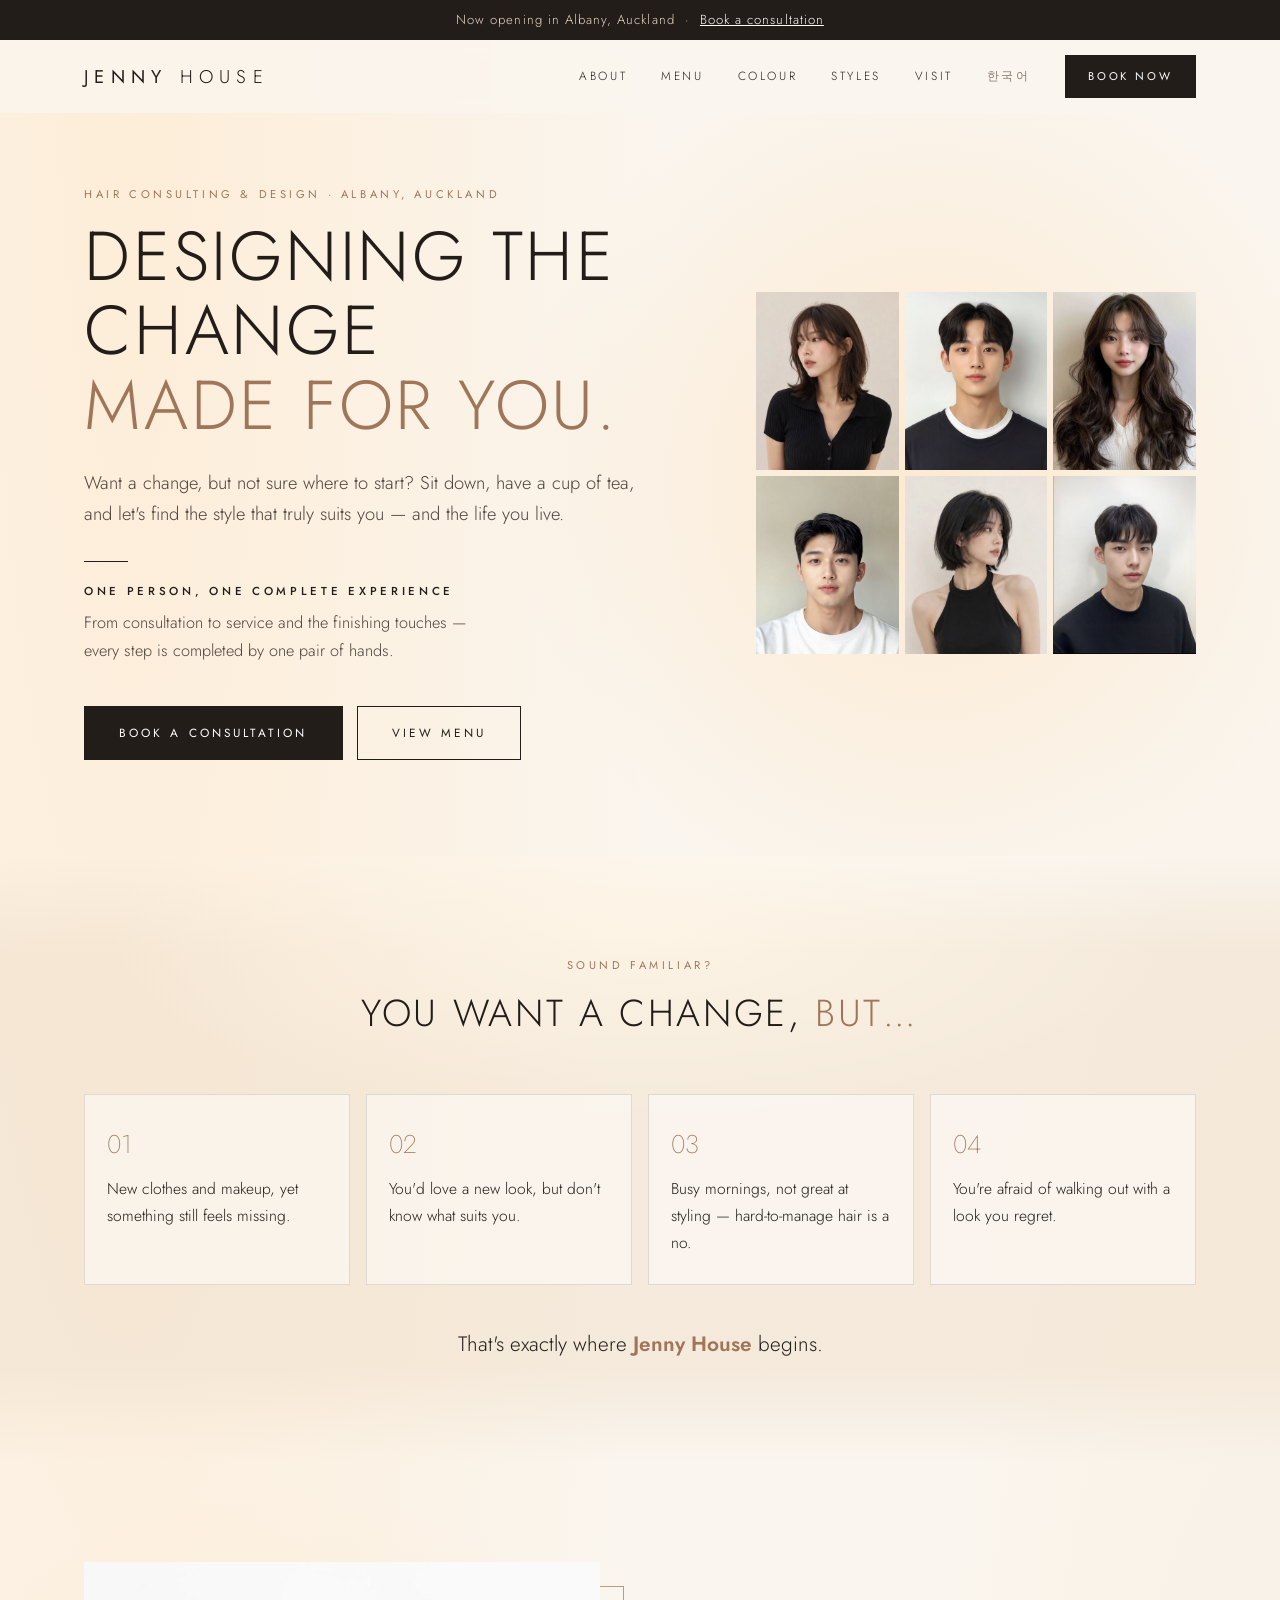
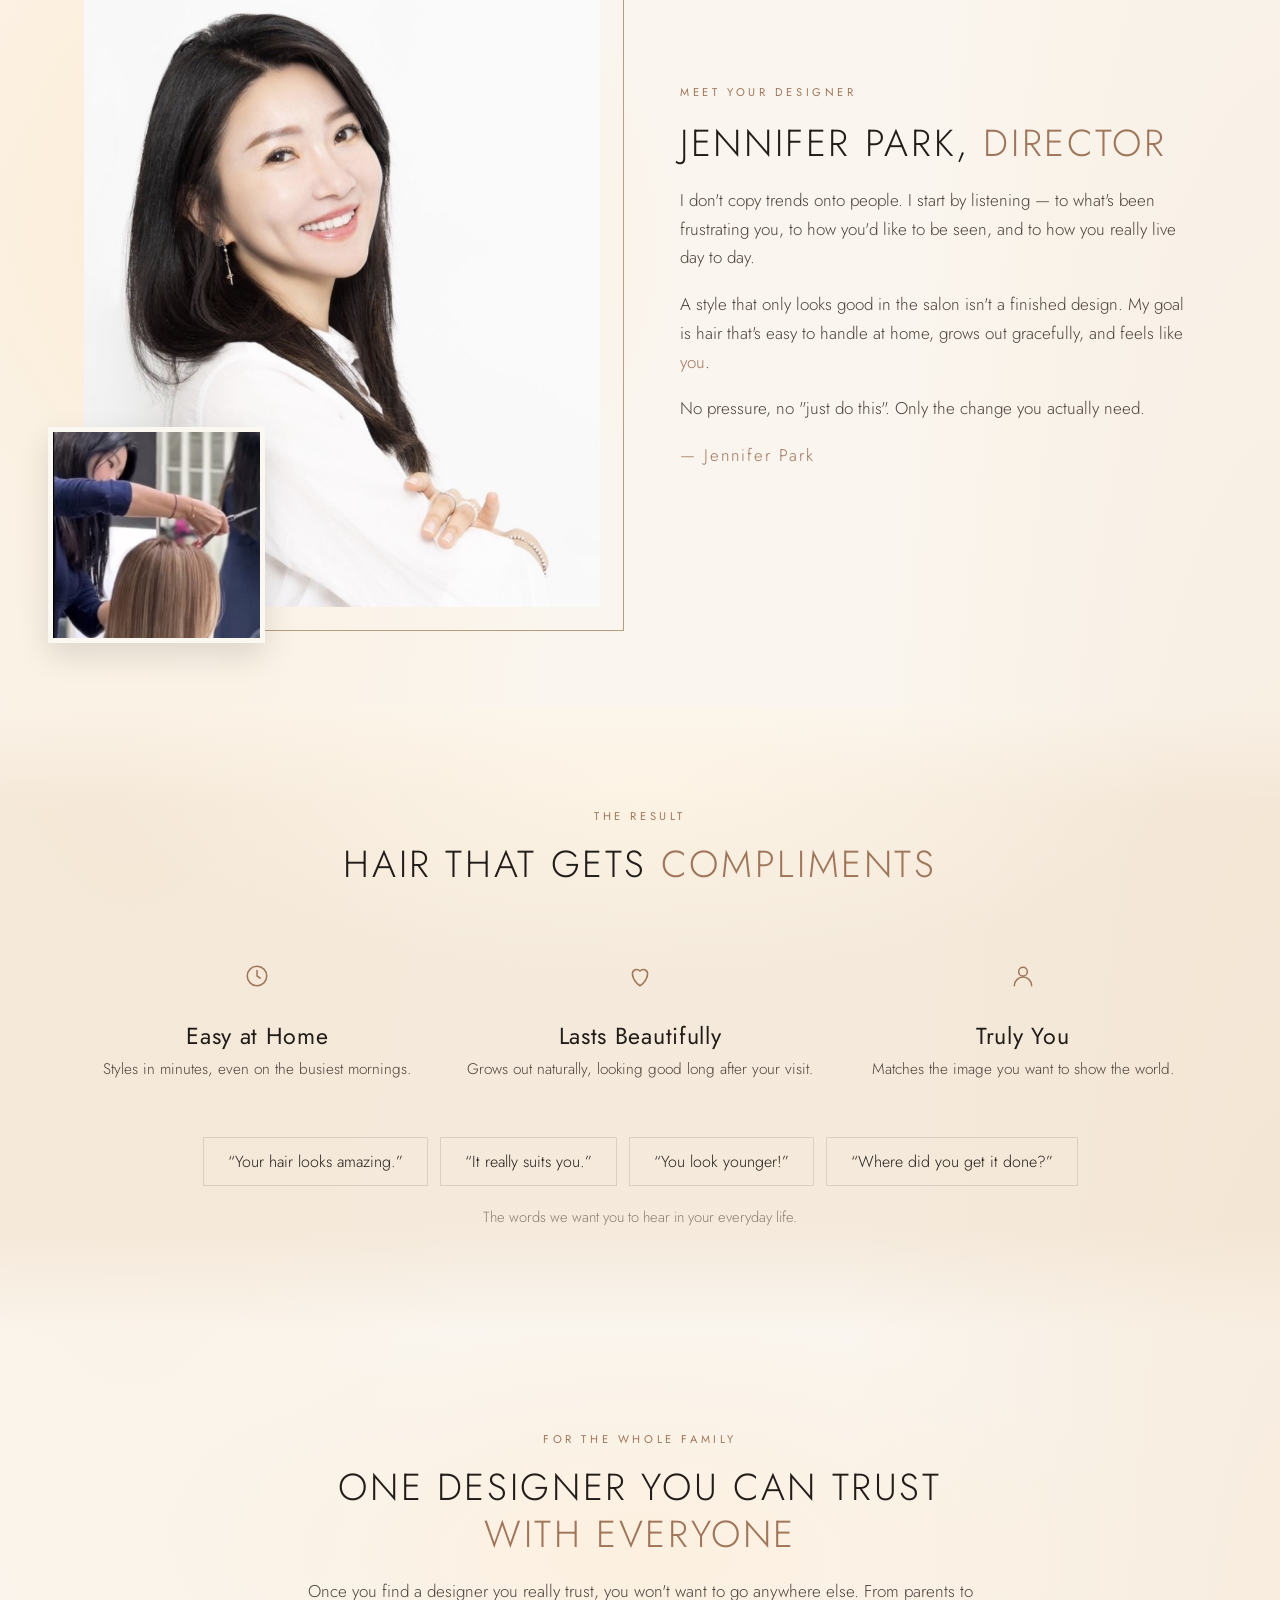
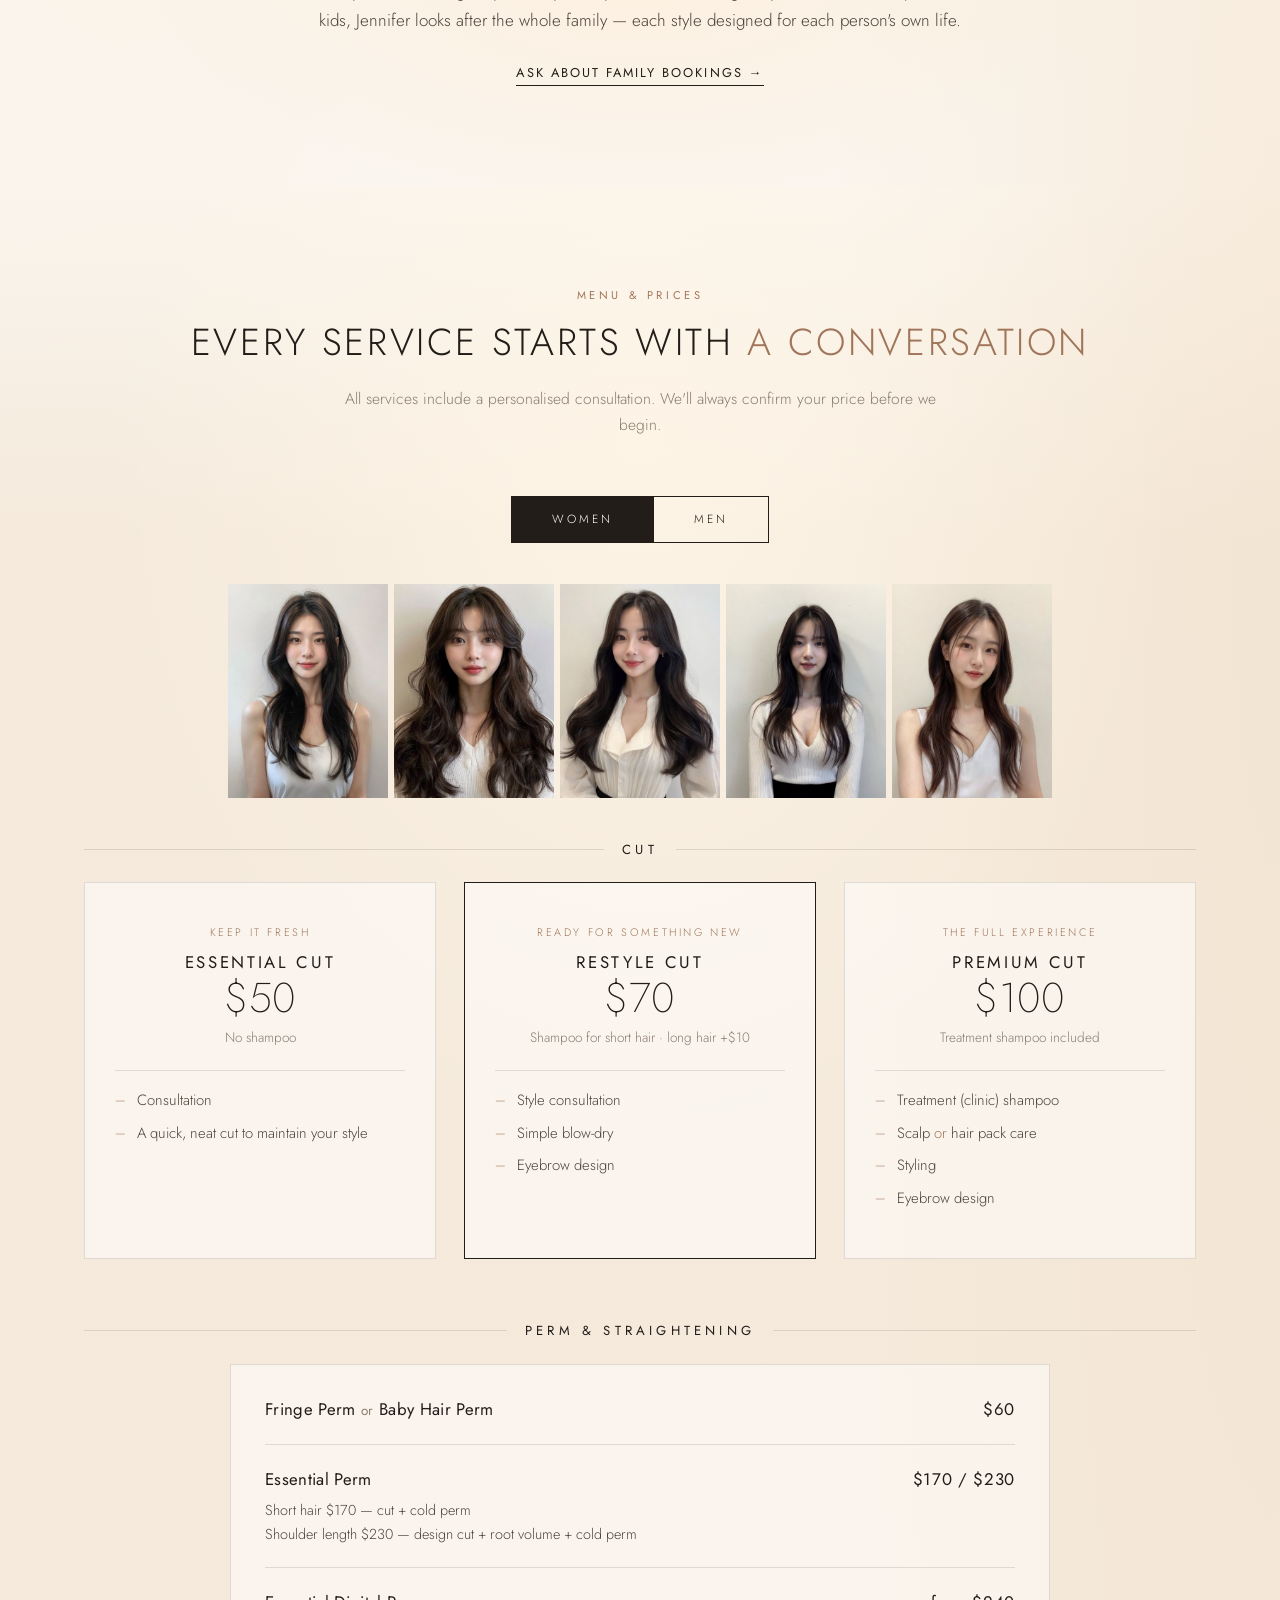
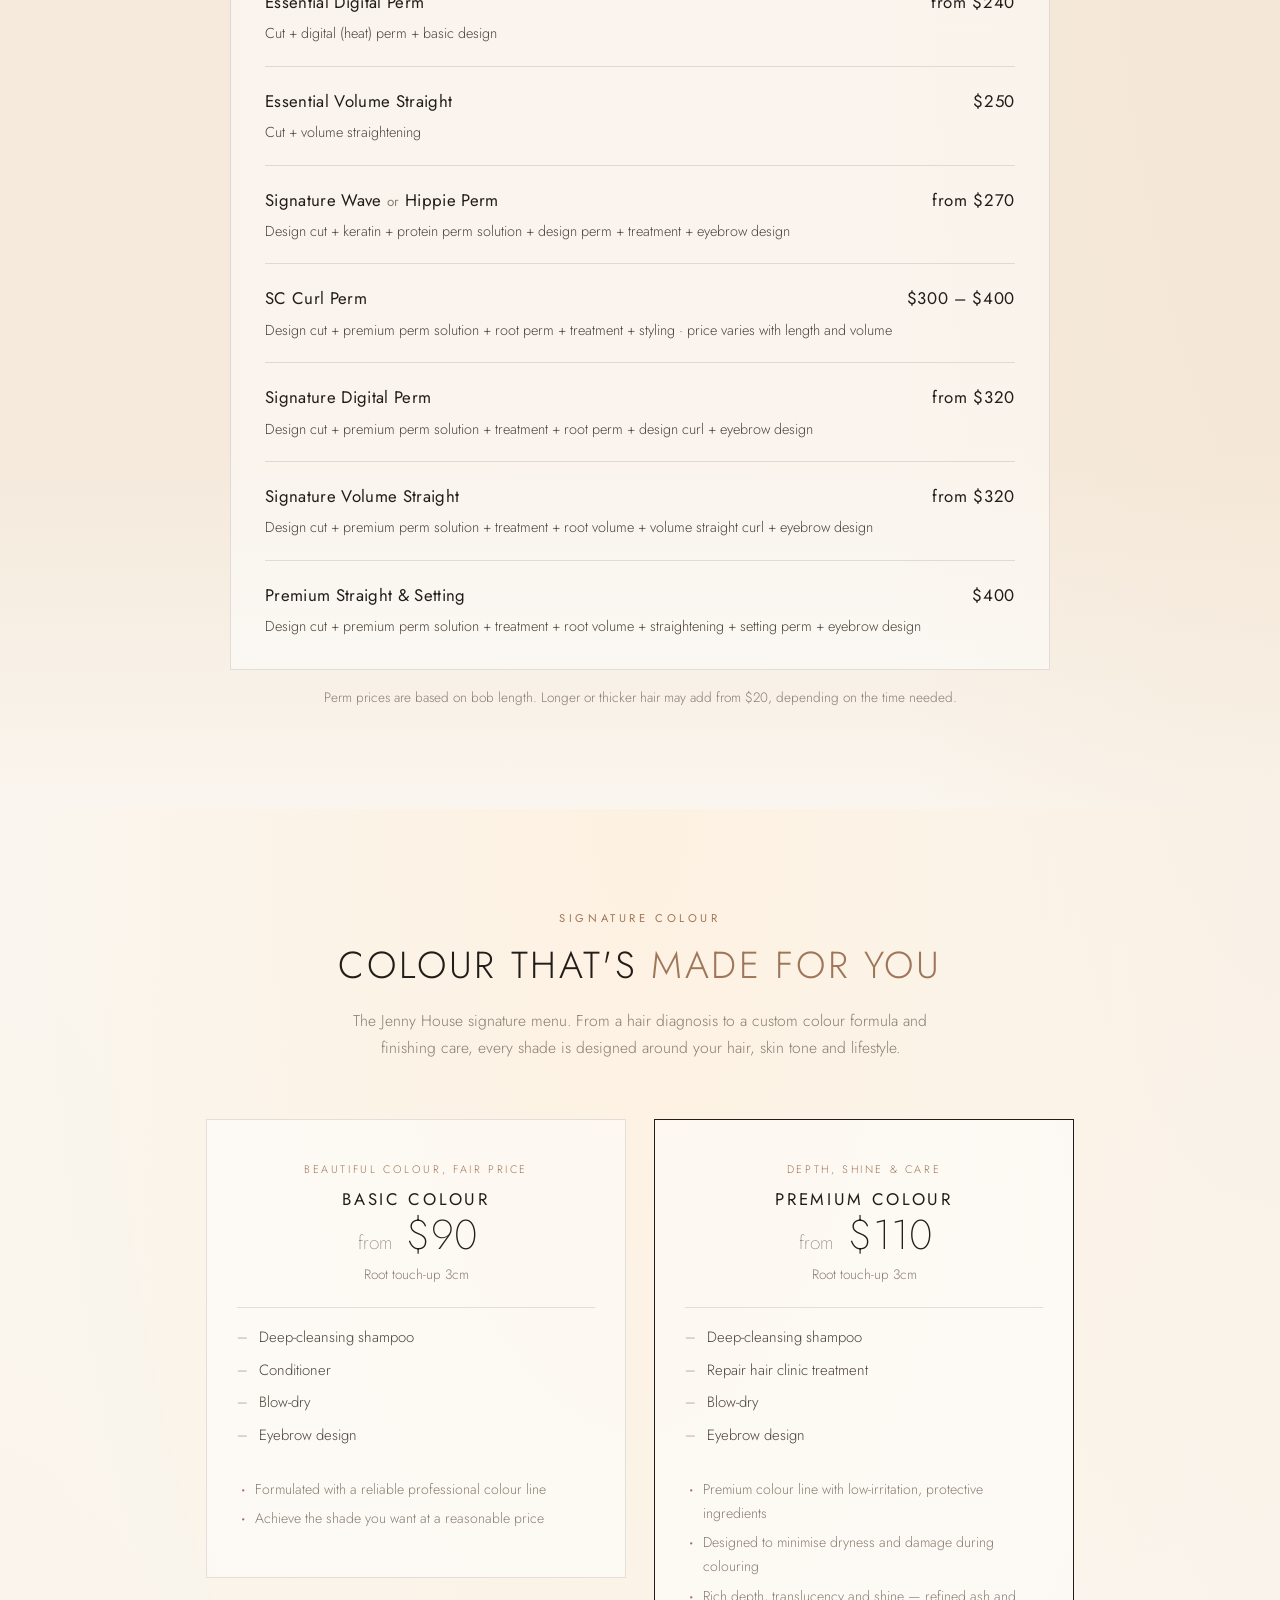
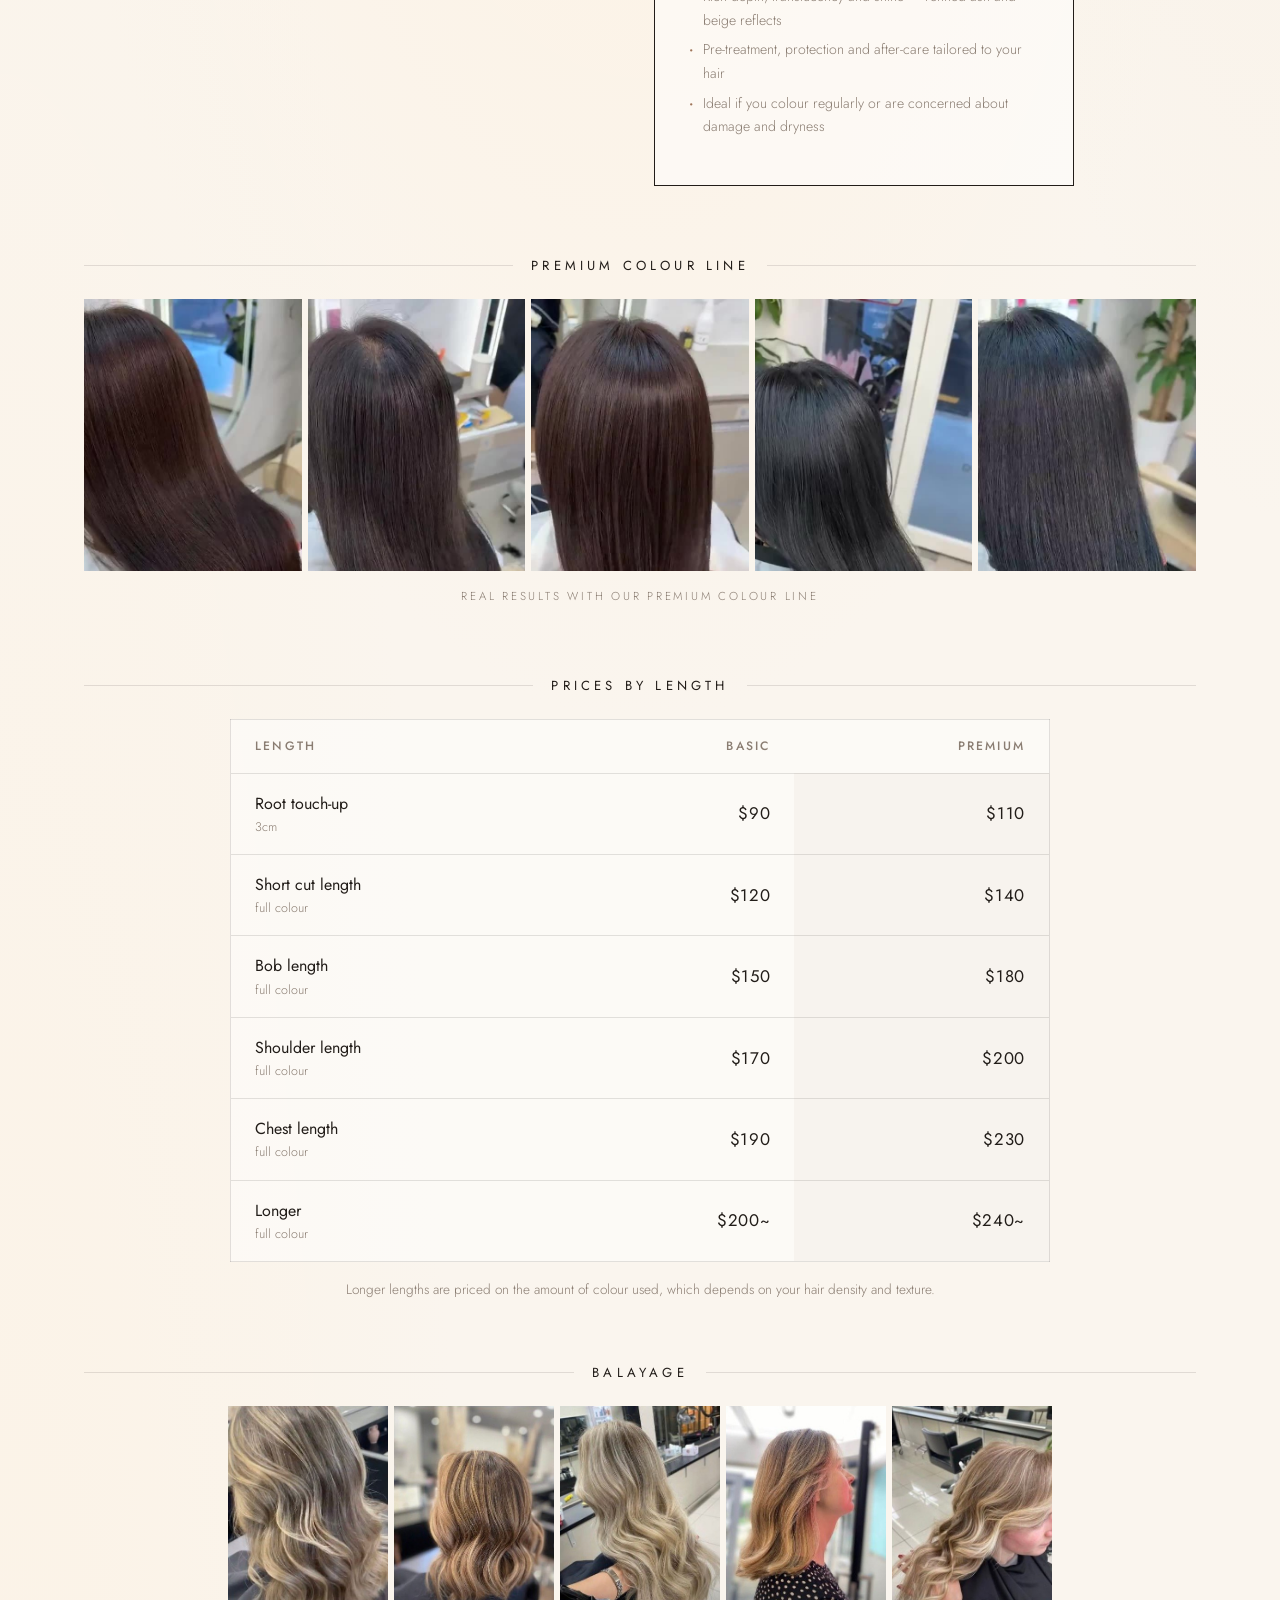
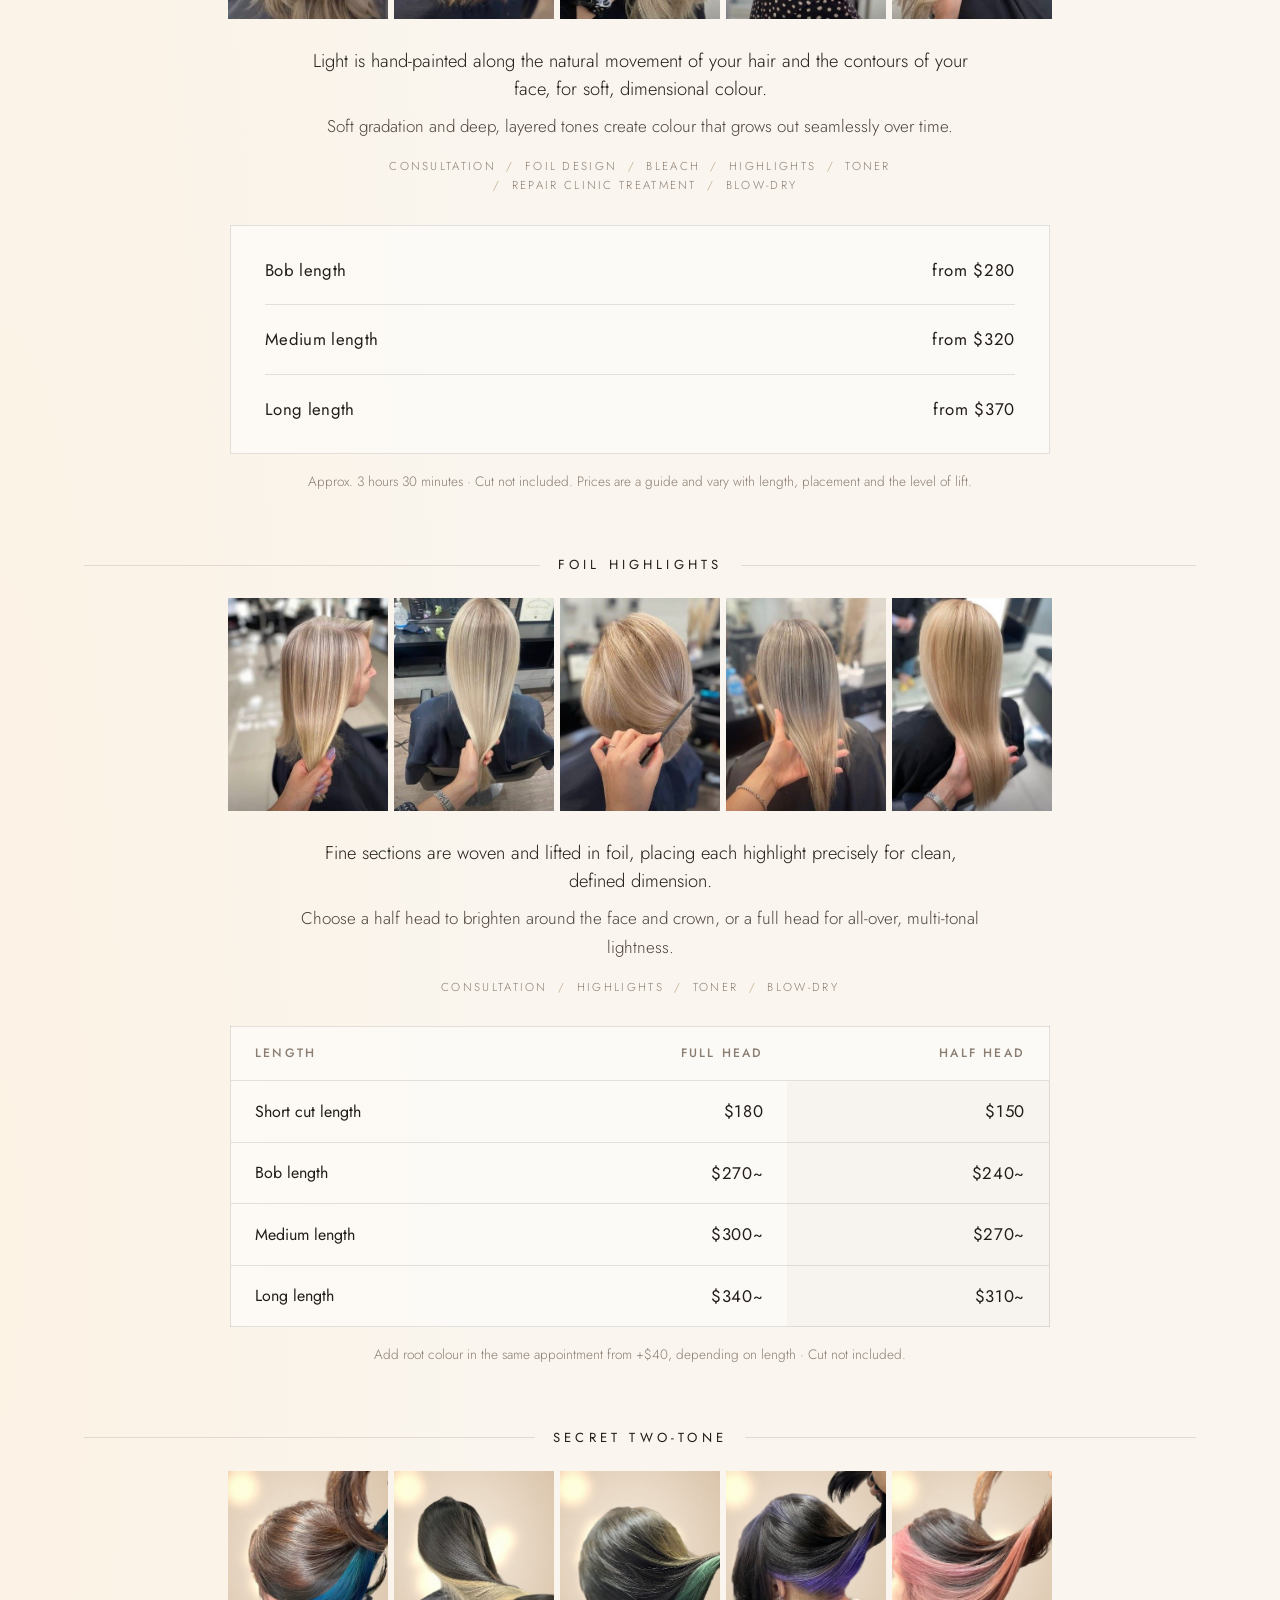
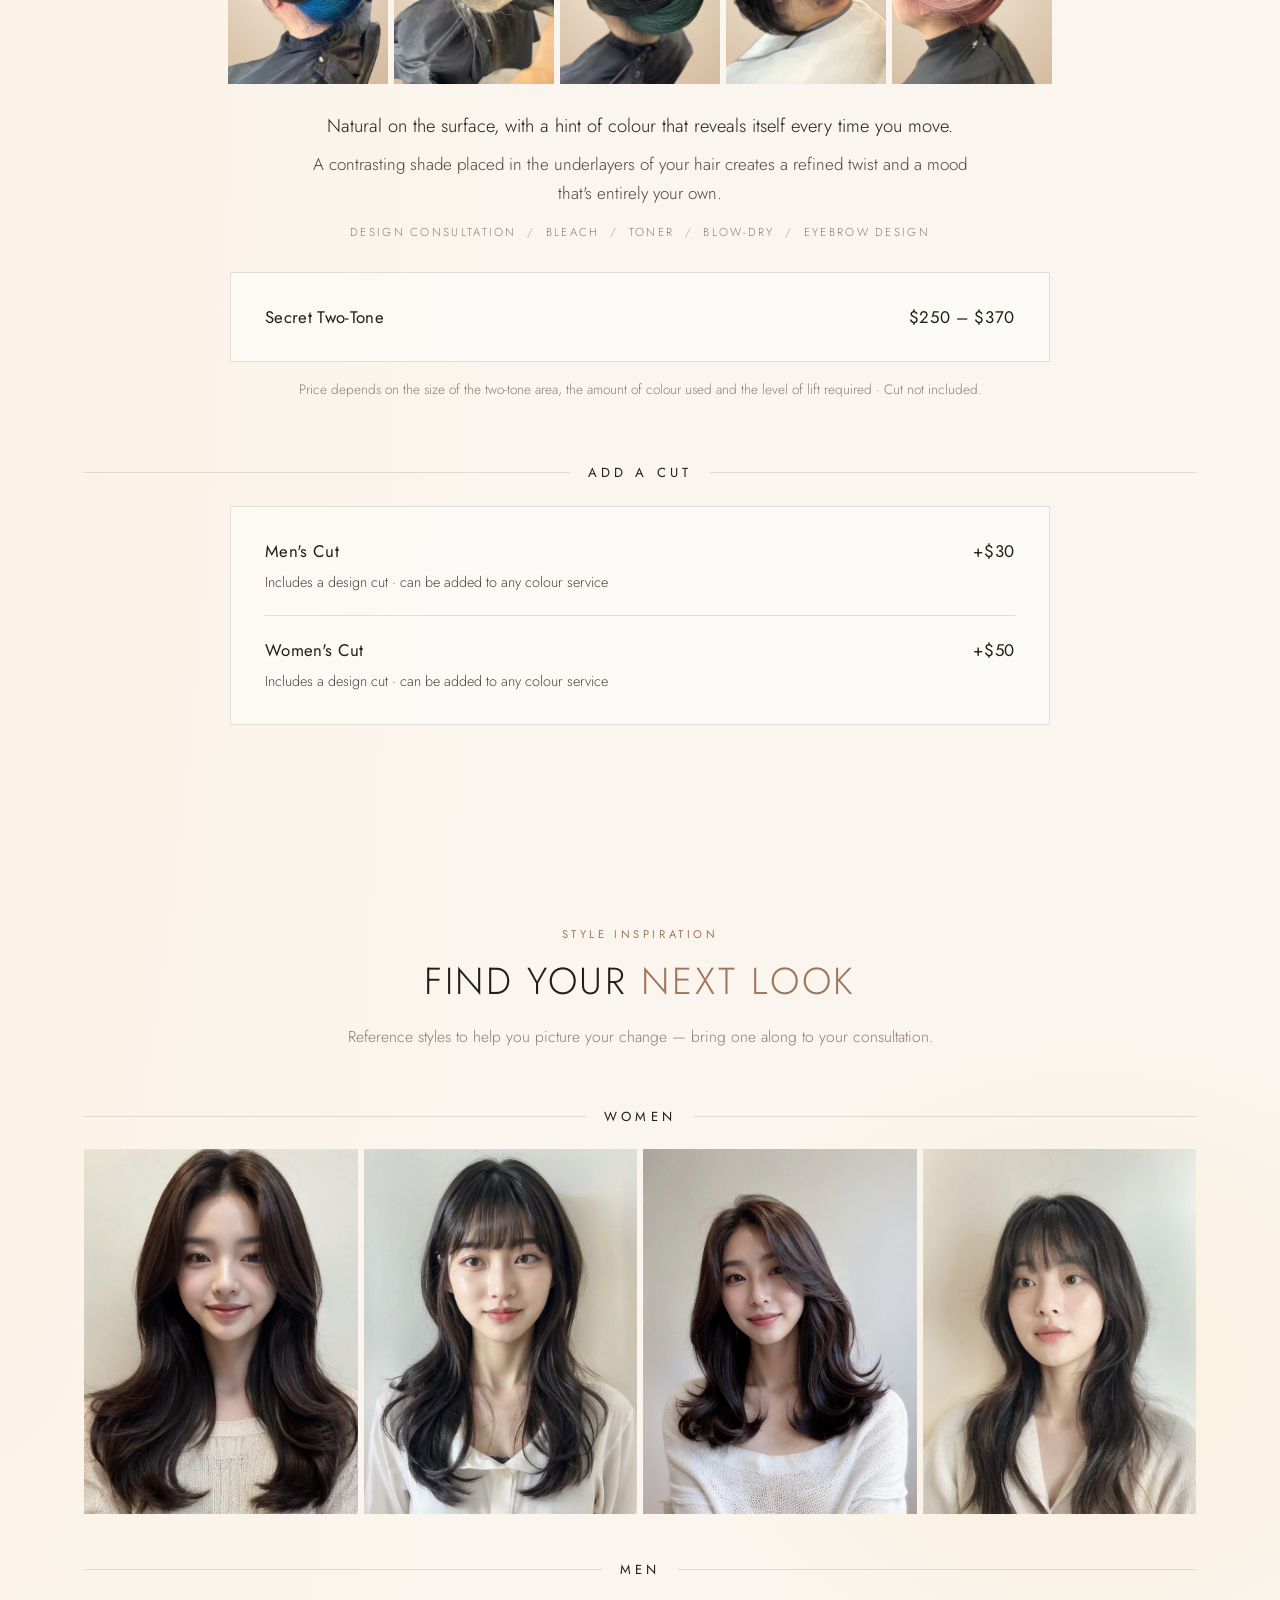
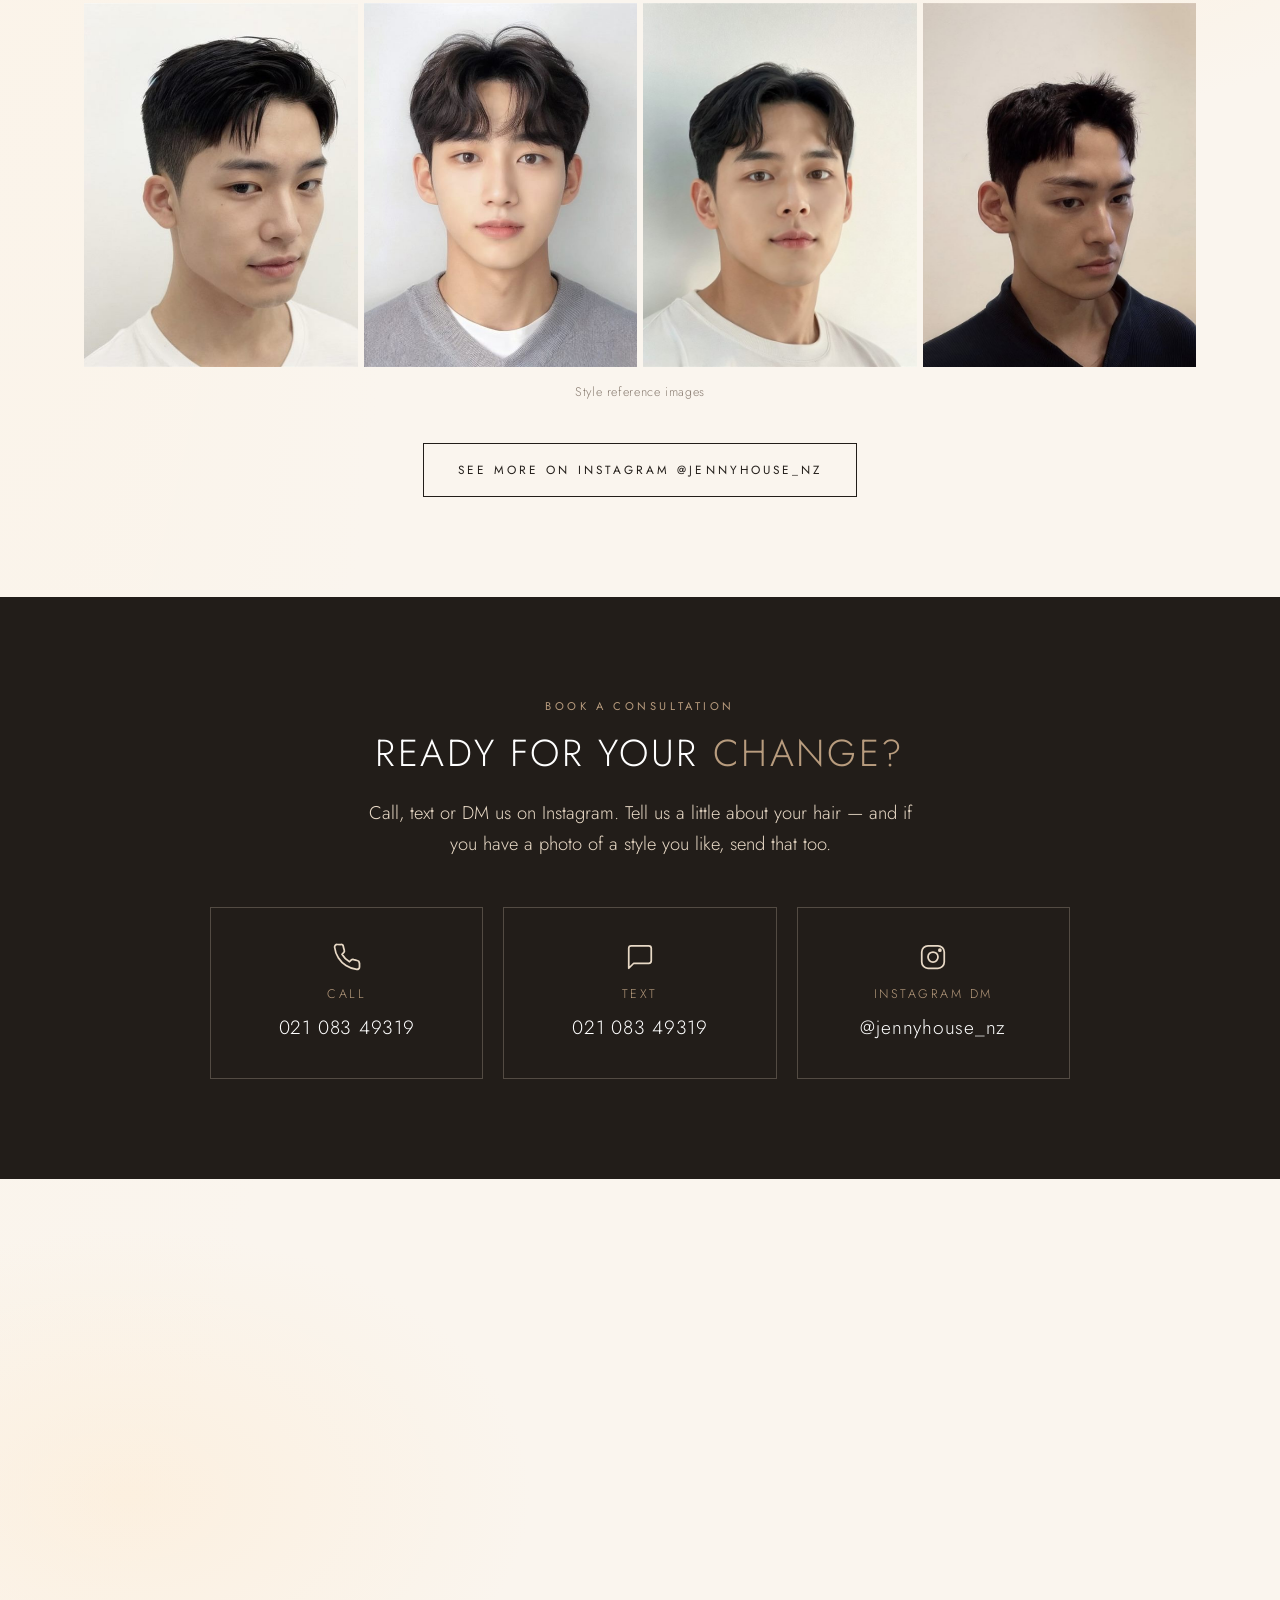
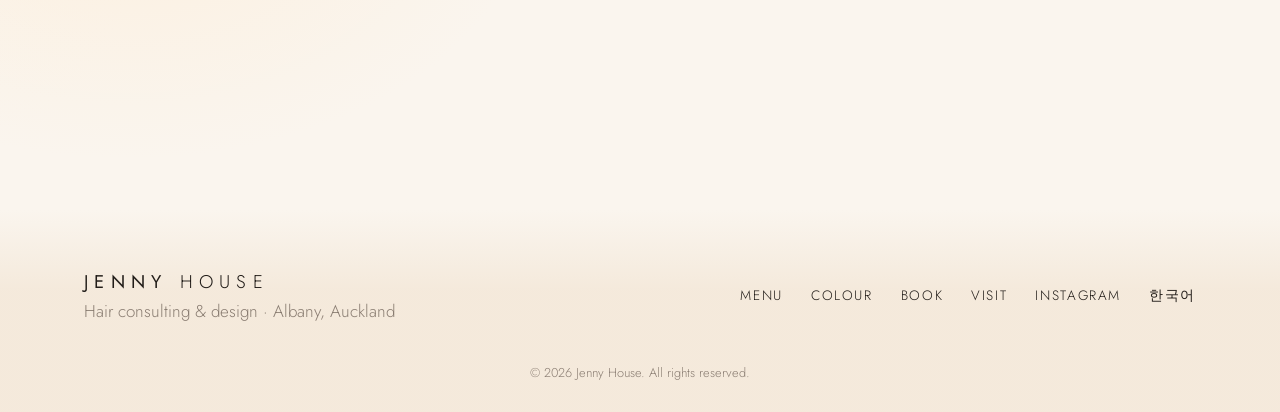
==== index.html @ f88b43f7 "Modern editorial redesign and premium colour line videos - Clean sans-serif type throughout (Jost / " ====
<!DOCTYPE html>
<html lang="en">
<head>
  <meta charset="UTF-8">
  <meta name="viewport" content="width=device-width, initial-scale=1.0">
  <title>Jenny House | Hair Consulting &amp; Design in Albany, Auckland</title>
  <meta name="description" content="Jenny House — hair consulting and design by Jennifer Park in Albany, Auckland. Want a change but not sure what suits you? Start with a cup of tea and a real conversation.">
  <meta property="og:title" content="Jenny House | Designing the change made for you">
  <meta property="og:description" content="Hair consulting & design by Jennifer Park in Albany, Auckland.">
  <link rel="preconnect" href="https://fonts.googleapis.com">
  <link rel="preconnect" href="https://fonts.gstatic.com" crossorigin>
  <link href="https://fonts.googleapis.com/css2?family=Jost:wght@200;300;400;500&display=swap" rel="stylesheet">
  <link rel="stylesheet" href="style.css">
  <link rel="icon" href="data:image/svg+xml,<svg xmlns='http://www.w3.org/2000/svg' viewBox='0 0 100 100'><circle cx='50' cy='50' r='48' fill='%23a67b5b'/><text x='50' y='66' font-size='48' text-anchor='middle' fill='%23fff' font-family='serif'>J</text></svg>">
</head>
<body>

  <!-- 상단 공지 배너 -->
  <div class="announce">
    Now opening in Albany<span class="hide-mobile">, Auckland</span> &nbsp;·&nbsp; <a href="#book">Book a consultation</a>
  </div>

  <!-- 상단 메뉴 -->
  <header class="nav" id="nav">
    <div class="container nav-inner">
      <a href="#top" class="logo">Jenny <span>House</span></a>
      <nav class="menu" id="menu">
        <a href="#jennifer">About</a>
        <a href="#menu-list">Menu</a>
        <a href="#color">Colour</a>
        <a href="#gallery">Styles</a>
        <a href="#visit">Visit</a>
        <a href="ko/" class="lang-switch" lang="ko">한국어</a>
        <a href="#book" class="btn btn-small">Book Now</a>
      </nav>
      <button class="burger" id="burger" aria-label="Open menu"><span></span><span></span><span></span></button>
    </div>
  </header>

  <!-- 메인 화면 -->
  <section class="hero" id="top">
    <div class="container hero-inner">
      <div class="hero-content">
        <p class="eyebrow">Hair Consulting &amp; Design · Albany, Auckland</p>
        <h1>Designing the change<br><em>made for you.</em></h1>
        <p class="lead">Want a change, but not sure where to start? Sit down, have a cup of tea, and let's find the style that truly suits you — and the life you live.</p>
        <div class="hero-promise">
          <p class="hero-promise-title" lang="en">One Person, One Complete Experience</p>
          <p>From consultation to service and the finishing touches — <br>every step is completed by one pair of hands.</p>
        </div>
        <div class="hero-actions">
          <a href="#book" class="btn">Book a Consultation</a>
          <a href="#menu-list" class="btn btn-ghost">View Menu</a>
        </div>
      </div>
      <div class="hero-photos">
        <img src="images/hero-1.jpg" alt="Layered medium cut">
        <img src="images/hero-2.jpg" alt="Men's soft parted fringe">
        <img src="images/hero-3.jpg" alt="Long waves with see-through bangs">
        <img src="images/hero-4.jpg" alt="Men's comma hair">
        <img src="images/hero-5.jpg" alt="Face-framing bob">
        <img src="images/hero-6.jpg" alt="Men's dandy cut">
      </div>
    </div>
  </section>

  <!-- 고민 -->
  <section class="pains">
    <div class="container">
      <div class="section-head">
        <p class="eyebrow">Sound familiar?</p>
        <h2>You want a change, <em>but…</em></h2>
      </div>
      <div class="pain-grid">
        <div class="pain reveal"><span class="num">01</span><p>New clothes and makeup, yet something still feels missing.</p></div>
        <div class="pain reveal"><span class="num">02</span><p>You'd love a new look, but don't know what suits you.</p></div>
        <div class="pain reveal"><span class="num">03</span><p>Busy mornings, not great at styling — hard-to-manage hair is a no.</p></div>
        <div class="pain reveal"><span class="num">04</span><p>You're afraid of walking out with a look you regret.</p></div>
      </div>
      <p class="pain-close reveal">That's exactly where <strong>Jenny House</strong> begins.</p>
    </div>
  </section>

  <!-- 원장 소개 -->
  <section class="about" id="jennifer">
    <div class="container about-grid">
      <div class="about-img reveal">
        <img src="images/jennifer-profile.jpg" alt="Jennifer Park, founder of Jenny House" loading="lazy">
        <img class="about-inset" src="images/jennifer-cutting.jpg" alt="Jennifer cutting a client's hair" loading="lazy">
      </div>
      <div class="about-text reveal">
        <p class="eyebrow">Meet Your Designer</p>
        <h2>Jennifer Park, <em>Director</em></h2>
        <p>I don't copy trends onto people. I start by listening — to what's been frustrating you, to how you'd like to be seen, and to how you really live day to day.</p>
        <p>A style that only looks good in the salon isn't a finished design. My goal is hair that's easy to handle at home, grows out gracefully, and feels like <em>you</em>.</p>
        <p>No pressure, no "just do this". Only the change you actually need.</p>
        <p class="signature">— Jennifer Park</p>
      </div>
    </div>
  </section>

  <!-- 결과: 칭찬받는 머리 -->
  <section class="result">
    <div class="container">
      <div class="section-head">
        <p class="eyebrow">The Result</p>
        <h2>Hair that gets <em>compliments</em></h2>
      </div>
      <div class="pillars">
        <div class="pillar reveal">
          <div class="icon"><svg viewBox="0 0 24 24"><circle cx="12" cy="12" r="9"/><path d="M12 7v5l3 2"/></svg></div>
          <h3>Easy at Home</h3>
          <p>Styles in minutes, even on the busiest mornings.</p>
        </div>
        <div class="pillar reveal">
          <div class="icon"><svg viewBox="0 0 24 24"><path d="M12 21s-7-4.5-7-11a4 4 0 0 1 7-2.6A4 4 0 0 1 19 10c0 6.5-7 11-7 11z"/></svg></div>
          <h3>Lasts Beautifully</h3>
          <p>Grows out naturally, looking good long after your visit.</p>
        </div>
        <div class="pillar reveal">
          <div class="icon"><svg viewBox="0 0 24 24"><circle cx="12" cy="8" r="4"/><path d="M4 21c0-4.4 3.6-8 8-8s8 3.6 8 8"/></svg></div>
          <h3>Truly You</h3>
          <p>Matches the image you want to show the world.</p>
        </div>
      </div>
      <div class="quotes reveal">
        <span>“Your hair looks amazing.”</span>
        <span>“It really suits you.”</span>
        <span>“You look younger!”</span>
        <span>“Where did you get it done?”</span>
      </div>
      <p class="quotes-caption">The words we want you to hear in your everyday life.</p>
    </div>
  </section>

  <!-- 온 가족 -->
  <section class="family">
    <div class="container family-inner reveal">
      <p class="eyebrow">For the Whole Family</p>
      <h2>One designer you can trust <em>with everyone</em></h2>
      <p>Once you find a designer you really trust, you won't want to go anywhere else. From parents to kids, Jennifer looks after the whole family — each style designed for each person's own life.</p>
      <a href="#book" class="link-arrow">Ask about family bookings →</a>
    </div>
  </section>

  <!-- 메뉴 -->
  <section class="services" id="menu-list">
    <div class="container">
      <div class="section-head">
        <p class="eyebrow">Menu &amp; Prices</p>
        <h2>Every service starts with <em>a conversation</em></h2>
        <p class="section-sub">All services include a personalised consultation. We'll always confirm your price before we begin.</p>
      </div>

      <div class="tabs" role="tablist">
        <button class="tab active" role="tab" aria-selected="true" data-tab="women">Women</button>
        <button class="tab" role="tab" aria-selected="false" data-tab="men">Men</button>
      </div>

      <!-- 여성 메뉴 -->
      <div class="tab-panel active" id="panel-women" role="tabpanel">
        <div class="menu-photos">
          <img src="images/menu-women-1.jpg" alt="Long layered straight hair with face-framing pieces" loading="lazy">
          <img src="images/menu-women-2.jpg" alt="Long waves with see-through bangs" loading="lazy">
          <img src="images/menu-women-3.jpg" alt="Long soft C-curl framing the face" loading="lazy">
          <img src="images/menu-women-4.jpg" alt="Long layered hush cut with bangs" loading="lazy">
          <img src="images/menu-women-5.jpg" alt="Natural long layered cut" loading="lazy">
        </div>
        <h3 class="menu-group">Cut</h3>
        <div class="price-cards three">
          <div class="price-card">
            <p class="card-tag">Keep it fresh</p>
            <h3>Essential Cut</h3>
            <p class="price">$50</p>
            <p class="meta">No shampoo</p>
            <ul class="includes">
              <li>Consultation</li>
              <li>A quick, neat cut to maintain your style</li>
            </ul>
          </div>
          <div class="price-card featured">
            <p class="card-tag">Ready for something new</p>
            <h3>Restyle Cut</h3>
            <p class="price">$70</p>
            <p class="meta">Shampoo for short hair · long hair +$10</p>
            <ul class="includes">
              <li>Style consultation</li>
              <li>Simple blow-dry</li>
              <li>Eyebrow design</li>
            </ul>
          </div>
          <div class="price-card">
            <p class="card-tag">The full experience</p>
            <h3>Premium Cut</h3>
            <p class="price">$100</p>
            <p class="meta">Treatment shampoo included</p>
            <ul class="includes">
              <li>Treatment (clinic) shampoo</li>
              <li>Scalp <em>or</em> hair pack care</li>
              <li>Styling</li>
              <li>Eyebrow design</li>
            </ul>
          </div>
        </div>

        <h3 class="menu-group">Perm &amp; Straightening</h3>
        <ul class="menu-list">
          <li>
            <div class="ml-head"><span class="ml-name">Fringe Perm <small>or</small> Baby Hair Perm</span><span class="ml-price">$60</span></div>
          </li>
          <li>
            <div class="ml-head"><span class="ml-name">Essential Perm</span><span class="ml-price">$170 / $230</span></div>
            <p class="ml-desc">Short hair $170 — cut + cold perm<br>Shoulder length $230 — design cut + root volume + cold perm</p>
          </li>
          <li>
            <div class="ml-head"><span class="ml-name">Essential Digital Perm</span><span class="ml-price">from $240</span></div>
            <p class="ml-desc">Cut + digital (heat) perm + basic design</p>
          </li>
          <li>
            <div class="ml-head"><span class="ml-name">Essential Volume Straight</span><span class="ml-price">$250</span></div>
            <p class="ml-desc">Cut + volume straightening</p>
          </li>
          <li>
            <div class="ml-head"><span class="ml-name">Signature Wave <small>or</small> Hippie Perm</span><span class="ml-price">from $270</span></div>
            <p class="ml-desc">Design cut + keratin + protein perm solution + design perm + treatment + eyebrow design</p>
          </li>
          <li>
            <div class="ml-head"><span class="ml-name">SC Curl Perm</span><span class="ml-price">$300 – $400</span></div>
            <p class="ml-desc">Design cut + premium perm solution + root perm + treatment + styling · price varies with length and volume</p>
          </li>
          <li>
            <div class="ml-head"><span class="ml-name">Signature Digital Perm</span><span class="ml-price">from $320</span></div>
            <p class="ml-desc">Design cut + premium perm solution + treatment + root perm + design curl + eyebrow design</p>
          </li>
          <li>
            <div class="ml-head"><span class="ml-name">Signature Volume Straight</span><span class="ml-price">from $320</span></div>
            <p class="ml-desc">Design cut + premium perm solution + treatment + root volume + volume straight curl + eyebrow design</p>
          </li>
          <li>
            <div class="ml-head"><span class="ml-name">Premium Straight &amp; Setting</span><span class="ml-price">$400</span></div>
            <p class="ml-desc">Design cut + premium perm solution + treatment + root volume + straightening + setting perm + eyebrow design</p>
          </li>
        </ul>
        <p class="menu-note">Perm prices are based on bob length. Longer or thicker hair may add from $20, depending on the time needed.</p>
      </div>

      <!-- 남성 메뉴 -->
      <div class="tab-panel" id="panel-men" role="tabpanel" hidden>
        <div class="menu-photos">
          <img src="images/menu-men-1.jpg" alt="Men's soft dandy cut with fringe" loading="lazy">
          <img src="images/menu-men-2.jpg" alt="Men's short two-block crop" loading="lazy">
          <img src="images/menu-men-3.jpg" alt="Men's comma hair with a soft part" loading="lazy">
          <img src="images/menu-men-4.jpg" alt="Men's natural parted perm" loading="lazy">
          <img src="images/menu-men-5.jpg" alt="Men's textured side-swept style" loading="lazy">
        </div>
        <h3 class="menu-group">Cut</h3>
        <div class="price-cards three">
          <div class="price-card">
            <p class="card-tag">Quick &amp; clean</p>
            <h3>Essential Cut</h3>
            <p class="price">$40</p>
            <p class="meta">20 min · No shampoo</p>
            <ul class="includes">
              <li>Quick consultation</li>
              <li>Keep your style, tidy the length</li>
              <li>Fast, clean maintenance cut</li>
            </ul>
          </div>
          <div class="price-card featured">
            <p class="card-tag">Designed for you</p>
            <h3>Signature Design Cut</h3>
            <p class="price">$50</p>
            <p class="meta">30 min · Shampoo included</p>
            <ul class="includes">
              <li>Style consultation</li>
              <li>Designed for your face shape &amp; hair type</li>
              <li>Shampoo after cut</li>
              <li>Eyebrow design</li>
              <li>From keeping your style to a light change</li>
            </ul>
          </div>
          <div class="price-card">
            <p class="card-tag">Full service</p>
            <h3>Premium Cut</h3>
            <p class="price">$85</p>
            <p class="meta">60 min · Full service</p>
            <ul class="includes">
              <li>Detailed style consultation</li>
              <li>Shampoo &amp; custom design cut</li>
              <li>Scalp care — scaling pack, massage &amp; tonic</li>
              <li>Styling &amp; eyebrow design</li>
              <li>Home-care and styling tips</li>
            </ul>
          </div>
        </div>

        <h3 class="menu-group">Perm &amp; Down Perm</h3>
        <ul class="menu-list">
          <li>
            <div class="ml-head"><span class="ml-name">Side Down Perm + Haircut</span><span class="ml-price">$80</span></div>
            <p class="ml-desc">50 min · Neatly flattens puffy sides for a clean look. Recommended if your side hair sticks out.</p>
          </li>
          <li>
            <div class="ml-head"><span class="ml-name">Side &amp; Back Down Perm + Haircut</span><span class="ml-price">$100</span></div>
            <p class="ml-desc">60 min · Tames both sides and back for a cleaner silhouette. Recommended if your hair puffs up all over.</p>
            <span class="badge">Shampoo &amp; 3-minute blow-dry every morning!</span>
          </li>
          <li>
            <div class="ml-head"><span class="ml-name">Signature Style Cut + Down Perm</span><span class="ml-price">$120</span></div>
            <p class="ml-desc">75 min · A design cut and down perm together to complete your whole silhouette. Recommended for thick hair that puffs up all over.</p>
            <span class="badge">Shampoo &amp; 3-minute blow-dry every morning!</span>
          </li>
          <li>
            <div class="ml-head"><span class="ml-name">Leaf Perm</span><span class="ml-price">$140</span></div>
            <p class="ml-desc">100 min · Natural flow and light volume — lifts the roots while gently laying down puffy areas.</p>
          </li>
          <li>
            <div class="ml-head"><span class="ml-name">Design Perm</span><span class="ml-price">$140</span></div>
            <p class="ml-desc">120 min · Curls and natural volume designed for your face shape, hair type and the image you want.</p>
          </li>
          <li>
            <div class="ml-head"><span class="ml-name">Hippie Perm</span><span class="ml-price">$160</span></div>
            <p class="ml-desc">120 min · Full curls with a free, textured feel.</p>
          </li>
          <li>
            <div class="ml-head"><span class="ml-name">Volume Straight</span><span class="ml-price">$200</span></div>
            <p class="ml-desc">Smooths frizz and curl while keeping natural volume, shine and soft movement — easy to style every day. Add a cut +$40.</p>
          </li>
        </ul>
      </div>
    </div>
  </section>

  <!-- 시그니처 컬러 메뉴 -->
  <section class="color" id="color">
    <div class="container">
      <div class="section-head">
        <p class="eyebrow">Signature Colour</p>
        <h2>Colour that's <em>made for you</em></h2>
        <p class="section-sub">The Jenny House signature menu. From a hair diagnosis to a custom colour formula and finishing care, every shade is designed around your hair, skin tone and lifestyle.</p>
      </div>

      <div class="price-cards color-cards">
        <div class="price-card">
          <p class="card-tag">Beautiful colour, fair price</p>
          <h3>Basic Colour</h3>
          <p class="price"><small>from</small> $90</p>
          <p class="meta">Root touch-up 3cm</p>
          <ul class="includes">
            <li>Deep-cleansing shampoo</li>
            <li>Conditioner</li>
            <li>Blow-dry</li>
            <li>Eyebrow design</li>
          </ul>
          <ul class="color-points">
            <li>Formulated with a reliable professional colour line</li>
            <li>Achieve the shade you want at a reasonable price</li>
          </ul>
        </div>
        <div class="price-card featured">
          <p class="card-tag">Depth, shine &amp; care</p>
          <h3>Premium Colour</h3>
          <p class="price"><small>from</small> $110</p>
          <p class="meta">Root touch-up 3cm</p>
          <ul class="includes">
            <li>Deep-cleansing shampoo</li>
            <li>Repair hair clinic treatment</li>
            <li>Blow-dry</li>
            <li>Eyebrow design</li>
          </ul>
          <ul class="color-points">
            <li>Premium colour line with low-irritation, protective ingredients</li>
            <li>Designed to minimise dryness and damage during colouring</li>
            <li>Rich depth, translucency and shine — refined ash and beige reflects</li>
            <li>Pre-treatment, protection and after-care tailored to your hair</li>
            <li>Ideal if you colour regularly or are concerned about damage and dryness</li>
          </ul>
        </div>
      </div>

      <h3 class="menu-group">Premium Colour Line</h3>
      <div class="video-strip">
        <video src="videos/premium-1.mp4" poster="videos/premium-1.jpg" muted loop playsinline preload="none" aria-label="Premium colour result video 1"></video>
        <video src="videos/premium-2.mp4" poster="videos/premium-2.jpg" muted loop playsinline preload="none" aria-label="Premium colour result video 2"></video>
        <video src="videos/premium-3.mp4" poster="videos/premium-3.jpg" muted loop playsinline preload="none" aria-label="Premium colour result video 3"></video>
        <video src="videos/premium-4.mp4" poster="videos/premium-4.jpg" muted loop playsinline preload="none" aria-label="Premium colour result video 4"></video>
        <video src="videos/premium-5.mp4" poster="videos/premium-5.jpg" muted loop playsinline preload="none" aria-label="Premium colour result video 5"></video>
      </div>
      <p class="video-caption">Real results with our premium colour line</p>

      <h3 class="menu-group">Prices by Length</h3>
      <table class="color-table">
        <thead>
          <tr><th scope="col">Length</th><th scope="col">Basic</th><th scope="col">Premium</th></tr>
        </thead>
        <tbody>
          <tr><th scope="row">Root touch-up <small>3cm</small></th><td>$90</td><td>$110</td></tr>
          <tr><th scope="row">Short cut length <small>full colour</small></th><td>$120</td><td>$140</td></tr>
          <tr><th scope="row">Bob length <small>full colour</small></th><td>$150</td><td>$180</td></tr>
          <tr><th scope="row">Shoulder length <small>full colour</small></th><td>$170</td><td>$200</td></tr>
          <tr><th scope="row">Chest length <small>full colour</small></th><td>$190</td><td>$230</td></tr>
          <tr><th scope="row">Longer <small>full colour</small></th><td>$200~</td><td>$240~</td></tr>
        </tbody>
      </table>
      <p class="menu-note">Longer lengths are priced on the amount of colour used, which depends on your hair density and texture.</p>

      <h3 class="menu-group">Balayage</h3>
      <div class="menu-photos">
        <img src="images/balayage-1.jpg" alt="Ash blonde balayage on soft waves" loading="lazy">
        <img src="images/balayage-2.jpg" alt="Warm caramel balayage on a wavy bob" loading="lazy">
        <img src="images/balayage-3.jpg" alt="Long blonde balayage with loose waves" loading="lazy">
        <img src="images/balayage-4.jpg" alt="Golden balayage on a shoulder-length cut" loading="lazy">
        <img src="images/balayage-5.jpg" alt="Soft beige balayage with face-framing waves" loading="lazy">
      </div>
      <div class="color-intro">
        <p class="color-lead">Light is hand-painted along the natural movement of your hair and the contours of your face, for soft, dimensional colour.</p>
        <p>Soft gradation and deep, layered tones create colour that grows out seamlessly over time.</p>
        <ul class="chips">
          <li>Consultation</li><li>Foil design</li><li>Bleach</li><li>Highlights</li><li>Toner</li><li>Repair clinic treatment</li><li>Blow-dry</li>
        </ul>
      </div>
      <ul class="menu-list">
        <li>
          <div class="ml-head"><span class="ml-name">Bob length</span><span class="ml-price">from $280</span></div>
        </li>
        <li>
          <div class="ml-head"><span class="ml-name">Medium length</span><span class="ml-price">from $320</span></div>
        </li>
        <li>
          <div class="ml-head"><span class="ml-name">Long length</span><span class="ml-price">from $370</span></div>
        </li>
      </ul>
      <p class="menu-note">Approx. 3 hours 30 minutes · Cut not included. Prices are a guide and vary with length, placement and the level of lift.</p>

      <h3 class="menu-group">Foil Highlights</h3>
      <div class="menu-photos">
        <img src="images/foils-1.jpg" alt="Bright face-framing foil highlights" loading="lazy">
        <img src="images/foils-2.jpg" alt="Platinum full head foils on long hair" loading="lazy">
        <img src="images/foils-3.jpg" alt="Fine blonde foil highlights on a bob" loading="lazy">
        <img src="images/foils-4.jpg" alt="Ash blonde foil highlights" loading="lazy">
        <img src="images/foils-5.jpg" alt="Golden blonde full head foils" loading="lazy">
      </div>
      <div class="color-intro">
        <p class="color-lead">Fine sections are woven and lifted in foil, placing each highlight precisely for clean, defined dimension.</p>
        <p>Choose a half head to brighten around the face and crown, or a full head for all-over, multi-tonal lightness.</p>
        <ul class="chips">
          <li>Consultation</li><li>Highlights</li><li>Toner</li><li>Blow-dry</li>
        </ul>
      </div>
      <table class="color-table">
        <thead>
          <tr><th scope="col">Length</th><th scope="col">Full head</th><th scope="col">Half head</th></tr>
        </thead>
        <tbody>
          <tr><th scope="row">Short cut length</th><td>$180</td><td>$150</td></tr>
          <tr><th scope="row">Bob length</th><td>$270~</td><td>$240~</td></tr>
          <tr><th scope="row">Medium length</th><td>$300~</td><td>$270~</td></tr>
          <tr><th scope="row">Long length</th><td>$340~</td><td>$310~</td></tr>
        </tbody>
      </table>
      <p class="menu-note">Add root colour in the same appointment from +$40, depending on length · Cut not included.</p>

      <h3 class="menu-group">Secret Two-Tone</h3>
      <div class="menu-photos">
        <img src="images/two-tone-1.jpg" alt="Hidden ocean-blue two-tone under brown hair" loading="lazy">
        <img src="images/two-tone-2.jpg" alt="Ash blonde secret two-tone under dark hair" loading="lazy">
        <img src="images/two-tone-3.jpg" alt="Emerald green secret two-tone" loading="lazy">
        <img src="images/two-tone-4.jpg" alt="Violet secret two-tone on a bob" loading="lazy">
        <img src="images/two-tone-5.jpg" alt="Rose pink secret two-tone" loading="lazy">
      </div>
      <div class="color-intro">
        <p class="color-lead">Natural on the surface, with a hint of colour that reveals itself every time you move.</p>
        <p>A contrasting shade placed in the underlayers of your hair creates a refined twist and a mood that's entirely your own.</p>
        <ul class="chips">
          <li>Design consultation</li><li>Bleach</li><li>Toner</li><li>Blow-dry</li><li>Eyebrow design</li>
        </ul>
      </div>
      <ul class="menu-list">
        <li>
          <div class="ml-head"><span class="ml-name">Secret Two-Tone</span><span class="ml-price">$250 – $370</span></div>
        </li>
      </ul>
      <p class="menu-note">Price depends on the size of the two-tone area, the amount of colour used and the level of lift required · Cut not included.</p>

      <h3 class="menu-group">Add a Cut</h3>
      <ul class="menu-list">
        <li>
          <div class="ml-head"><span class="ml-name">Men's Cut</span><span class="ml-price">+$30</span></div>
          <p class="ml-desc">Includes a design cut · can be added to any colour service</p>
        </li>
        <li>
          <div class="ml-head"><span class="ml-name">Women's Cut</span><span class="ml-price">+$50</span></div>
          <p class="ml-desc">Includes a design cut · can be added to any colour service</p>
        </li>
      </ul>
    </div>
  </section>

  <!-- 갤러리 -->
  <section class="gallery" id="gallery">
    <div class="container">
      <div class="section-head">
        <p class="eyebrow">Style Inspiration</p>
        <h2>Find your <em>next look</em></h2>
        <p class="section-sub">Reference styles to help you picture your change — bring one along to your consultation.</p>
      </div>
      <h3 class="menu-group">Women</h3>
      <div class="gallery-grid">
        <img class="reveal" src="images/womens-style-1.jpg" alt="Women's long layered hair with soft face-framing waves" loading="lazy">
        <img class="reveal" src="images/womens-style-2.jpg" alt="Women's long layered cut with see-through bangs" loading="lazy">
        <img class="reveal" src="images/womens-style-3.jpg" alt="Women's medium-length C-curl with side-swept bangs" loading="lazy">
        <img class="reveal" src="images/womens-style-4.jpg" alt="Women's long wolf-style layers with wispy bangs" loading="lazy">
      </div>
      <h3 class="menu-group">Men</h3>
      <div class="gallery-grid">
        <img class="reveal" src="images/mens-style-1.jpg" alt="Men's short side-parted cut with faded sides" loading="lazy">
        <img class="reveal" src="images/mens-style-2.jpg" alt="Men's soft textured perm with curtain fringe" loading="lazy">
        <img class="reveal" src="images/mens-style-3.jpg" alt="Men's natural centre-parted wave" loading="lazy">
        <img class="reveal" src="images/mens-style-4.jpg" alt="Men's short textured crop" loading="lazy">
      </div>
      <p class="gallery-caption">Style reference images</p>
      <div class="center">
        <a class="btn btn-ghost" href="https://www.instagram.com/jennyhouse_nz/" target="_blank" rel="noopener">See more on Instagram @jennyhouse_nz</a>
      </div>
    </div>
  </section>

  <!-- 예약 -->
  <section class="book" id="book">
    <div class="container book-inner">
      <p class="eyebrow">Book a Consultation</p>
      <h2>Ready for your <em>change?</em></h2>
      <p class="lead">Call, text or DM us on Instagram. Tell us a little about your hair — and if you have a photo of a style you like, send that too.</p>
      <div class="book-options">
        <a href="tel:+642108349319" class="book-option">
          <svg viewBox="0 0 24 24"><path d="M22 16.9v3a2 2 0 0 1-2.2 2 19.8 19.8 0 0 1-8.6-3.1 19.5 19.5 0 0 1-6-6A19.8 19.8 0 0 1 2.1 4.2 2 2 0 0 1 4.1 2h3a2 2 0 0 1 2 1.7c.1.9.4 1.8.7 2.7a2 2 0 0 1-.5 2.1L8 9.8a16 16 0 0 0 6 6l1.3-1.3a2 2 0 0 1 2.1-.4c.9.3 1.8.6 2.7.7a2 2 0 0 1 1.7 2z"/></svg>
          <span class="label">Call</span>
          <span class="value">021 083 49319</span>
        </a>
        <a href="sms:+642108349319" class="book-option">
          <svg viewBox="0 0 24 24"><path d="M21 15a2 2 0 0 1-2 2H7l-4 4V5a2 2 0 0 1 2-2h14a2 2 0 0 1 2 2z"/></svg>
          <span class="label">Text</span>
          <span class="value">021 083 49319</span>
        </a>
        <a href="https://ig.me/m/jennyhouse_nz" target="_blank" rel="noopener" class="book-option">
          <svg viewBox="0 0 24 24"><rect x="3" y="3" width="18" height="18" rx="5"/><circle cx="12" cy="12" r="4"/><circle cx="17.5" cy="6.5" r="0.8" fill="currentColor"/></svg>
          <span class="label">Instagram DM</span>
          <span class="value">@jennyhouse_nz</span>
        </a>
      </div>
    </div>
  </section>

  <!-- 오시는 길 -->
  <section class="visit" id="visit">
    <div class="container visit-grid">
      <div class="visit-info reveal">
        <p class="eyebrow">Visit Us</p>
        <h2>Find us in <em>Albany</em></h2>
        <div class="info-block">
          <h4>Address</h4>
          <p>Albany, Auckland<br><span class="muted">Full address coming soon</span></p>
        </div>
        <div class="info-block">
          <h4>Opening Hours</h4>
          <table class="hours">
            <tr><td>Every day</td><td>9:00am – 9:00pm</td></tr>
          </table>
        </div>
        <div class="info-block">
          <h4>Contact</h4>
          <p><a href="tel:+642108349319">021 083 49319</a><br>
          <a href="https://www.instagram.com/jennyhouse_nz/" target="_blank" rel="noopener">@jennyhouse_nz</a></p>
        </div>
      </div>
      <div class="map reveal">
        <iframe title="Map of Albany, Auckland" src="https://maps.google.com/maps?q=Albany%2C%20Auckland%2C%20New%20Zealand&z=14&output=embed" loading="lazy" referrerpolicy="no-referrer-when-downgrade"></iframe>
      </div>
    </div>
  </section>

  <!-- 하단 -->
  <footer class="footer">
    <div class="container footer-inner">
      <div>
        <a href="#top" class="logo">Jenny <span>House</span></a>
        <p class="muted">Hair consulting &amp; design · Albany, Auckland</p>
      </div>
      <div class="footer-links">
        <a href="#menu-list">Menu</a>
        <a href="#color">Colour</a>
        <a href="#book">Book</a>
        <a href="#visit">Visit</a>
        <a href="https://www.instagram.com/jennyhouse_nz/" target="_blank" rel="noopener">Instagram</a>
        <a href="ko/" lang="ko">한국어</a>
      </div>
    </div>
    <p class="copyright">© <span id="year"></span> Jenny House. All rights reserved.</p>
  </footer>

  <!-- 휴대폰용 하단 고정 예약 버튼 -->
  <a href="#book" class="mobile-book">Book a Consultation</a>

  <script src="script.js"></script>
</body>
</html>
---- style.css ----
/* ===== 색상 (따뜻한 베이지 톤) ===== */
:root {
  --cream: #fbf7f1;
  --beige: #f3e9dd;
  --sand: #e8d9c6;
  --taupe: #b89c7e;
  --accent: #a0765a;
  --accent-dark: #845d44;
  --brown: #43362d;
  --text: #5c4d42;
  --muted: #8f7f72;
  --serif: "Jost", sans-serif;
  --sans: "Jost", "Helvetica Neue", Arial, sans-serif;
}

* { box-sizing: border-box; margin: 0; padding: 0; }
html { scroll-behavior: smooth; scroll-padding-top: 72px; }
body {
  background: var(--cream);
  color: var(--text);
  font-family: var(--sans);
  font-weight: 300;
  font-size: 17px;
  line-height: 1.7;
  overflow-x: hidden;
}
img { max-width: 100%; display: block; }
a { color: inherit; }
h1, h2, h3 { font-family: var(--serif); color: var(--brown); font-weight: 500; line-height: 1.15; }
h2 { font-size: clamp(2.1rem, 4.5vw, 3rem); margin-bottom: 1.2rem; }
h3 { font-size: 1.5rem; }
em { font-style: italic; color: var(--accent); }
.container { width: 100%; max-width: 1160px; margin: 0 auto; padding: 0 24px; }
.eyebrow {
  font-size: .78rem; letter-spacing: .22em; text-transform: uppercase;
  color: var(--accent); font-weight: 500; margin-bottom: .9rem;
}
.lead { font-size: 1.15rem; max-width: 560px; }
.muted { color: var(--muted); }
.small { font-size: .85rem; }
.center { text-align: center; margin-top: 2.5rem; }
section { padding: 100px 0; }
.section-head { text-align: center; margin-bottom: 3rem; }

/* ===== 버튼 ===== */
.btn {
  display: inline-block; background: var(--accent); color: #fff;
  padding: 15px 34px; border-radius: 40px; text-decoration: none;
  font-size: .85rem; letter-spacing: .14em; text-transform: uppercase; font-weight: 500;
  border: 1px solid var(--accent); transition: all .25s;
}
.btn:hover { background: var(--accent-dark); border-color: var(--accent-dark); }
.btn-ghost { background: transparent; color: var(--brown); border-color: var(--taupe); }
.btn-ghost:hover { background: var(--brown); color: #fff; border-color: var(--brown); }
.btn-small { padding: 10px 22px; font-size: .75rem; }
.link-arrow { color: var(--accent); text-decoration: none; font-weight: 500; letter-spacing: .05em; }
.link-arrow:hover { text-decoration: underline; }

/* ===== 공지 배너 ===== */
.announce {
  background: var(--brown); color: var(--sand); text-align: center;
  font-size: .82rem; letter-spacing: .08em; padding: 9px 16px;
}
.announce a { color: #fff; }

/* ===== 메뉴 ===== */
.nav {
  position: sticky; top: 0; z-index: 50;
  background: rgba(250, 246, 240, .92); backdrop-filter: blur(8px);
  border-bottom: 1px solid transparent; transition: border-color .3s;
}
.nav.scrolled { border-bottom-color: var(--sand); }
.nav-inner { display: flex; align-items: center; justify-content: space-between; height: 72px; }
.logo {
  font-family: var(--serif); font-size: 1.75rem; color: var(--brown);
  text-decoration: none; font-weight: 600; letter-spacing: .02em;
}
.logo span { font-style: italic; font-weight: 400; color: var(--accent); }
.menu { display: flex; align-items: center; gap: 34px; }
.menu a:not(.btn) {
  text-decoration: none; font-size: .88rem; letter-spacing: .12em;
  text-transform: uppercase; color: var(--brown);
}
.menu a:not(.btn):hover { color: var(--accent); }
.burger { display: none; background: none; border: 0; cursor: pointer; padding: 8px; }
.burger span { display: block; width: 24px; height: 1.5px; background: var(--brown); margin: 5px 0; transition: .3s; }

/* ===== 메인 화면 ===== */
.hero { position: relative; display: flex; align-items: center; padding: 72px 0 96px; }
.hero-inner { display: grid; grid-template-columns: minmax(0, 1fr) minmax(0, 440px); gap: 56px; align-items: center; }
.hero-content { position: relative; min-width: 0; }
.hero-content > * { max-width: 560px; }
.hero-photos { display: grid; grid-template-columns: repeat(3, 1fr); gap: 12px; }
.hero-photos img {
  width: 100%; aspect-ratio: 4 / 5; object-fit: cover; object-position: center 20%;
  border-radius: 999px 999px 6px 6px; background: var(--sand);
}
.hero-photos img:nth-child(3n+2) { transform: translateY(28px); }
.hero h1 { font-size: clamp(3rem, 8vw, 5.6rem); font-weight: 400; margin-bottom: 1.5rem; }
.hero .lead { margin-bottom: 2rem; }
.hero-promise {
  border-left: 2px solid var(--accent); background: rgba(241,232,220,.7);
  padding: 18px 24px; border-radius: 0 6px 6px 0; margin-bottom: 2.4rem;
}
.hero-promise-title {
  font-family: "Jost", sans-serif; font-size: 1.55rem; font-weight: 600;
  letter-spacing: .06em; text-transform: uppercase; color: var(--accent-dark); line-height: 1.2; margin-bottom: .5rem;
}
.hero-promise p:last-child { font-size: 1rem; color: var(--text); line-height: 1.6; }
.hero-actions { display: flex; gap: 14px; flex-wrap: wrap; }

/* ===== 고민 ===== */
.pains { background: var(--beige); }
.pain-grid { display: grid; grid-template-columns: repeat(4, 1fr); gap: 16px; }
.pain {
  background: var(--cream); border: 1px solid var(--sand); border-radius: 6px;
  padding: 28px 22px; font-size: .98rem; color: var(--brown);
}
.pain .num { display: block; font-family: var(--serif); font-size: 1.6rem; color: var(--taupe); margin-bottom: .6rem; }
.pain-close { text-align: center; margin-top: 2.6rem; font-family: var(--serif); font-size: 1.6rem; color: var(--brown); }
.pain-close strong { color: var(--accent); font-weight: 600; }

/* ===== 결과 ===== */
.result { background: var(--beige); }
.pillars { display: grid; grid-template-columns: repeat(3, 1fr); gap: 36px; }
.pillar { text-align: center; }
.pillar h3 { font-size: 1.45rem; margin: 1rem 0 .4rem; }
.pillar p { font-size: .96rem; }
.quotes {
  display: flex; flex-wrap: wrap; justify-content: center; gap: 12px;
  margin-top: 3.4rem;
}
.quotes span {
  font-family: var(--serif); font-style: italic; font-size: 1.3rem; color: var(--accent);
  background: var(--cream); border: 1px solid var(--sand); border-radius: 40px; padding: 10px 24px;
}
.quotes-caption { text-align: center; margin-top: 1.2rem; font-size: .92rem; color: var(--muted); }

/* ===== 온 가족 ===== */
.family-inner { max-width: 720px; text-align: center; }
.family-inner p:not(.eyebrow) { margin-bottom: 1.4rem; }

.icon {
  width: 62px; height: 62px; margin: 0 auto; border-radius: 50%;
  border: 1px solid var(--taupe); display: grid; place-items: center;
}
.icon svg, .book-option svg {
  width: 26px; height: 26px; fill: none; stroke: var(--accent);
  stroke-width: 1.4; stroke-linecap: round; stroke-linejoin: round;
}

/* ===== 소개 ===== */
.about-grid { display: grid; grid-template-columns: 1fr 1fr; gap: 80px; align-items: center; }
.about-img { position: relative; }
.about-img::before {
  content: ""; position: absolute; inset: 24px -24px -24px 24px;
  border: 1px solid var(--taupe); border-radius: 200px 200px 6px 6px; z-index: -1;
}
.about-img img {
  width: 100%; aspect-ratio: 4 / 5; object-fit: cover;
  border-radius: 200px 200px 6px 6px; background: var(--sand);
  object-position: 50% 20%;
}
.about-img .about-inset {
  position: absolute; left: -36px; bottom: -36px; width: 42%; aspect-ratio: 1;
  border-radius: 50%; border: 6px solid var(--cream); box-shadow: 0 12px 30px rgba(0,0,0,.12);
}
.about-text p { margin-bottom: 1.1rem; }
.name-sub { font-size: .9rem; letter-spacing: .12em; color: var(--muted); margin-top: -.6rem; }
.signature { font-family: var(--serif); font-style: italic; font-size: 1.4rem; color: var(--accent); }

/* ===== 가격 ===== */
.services { background: var(--beige); }
.menu-photos { display: flex; justify-content: center; gap: 14px; margin: 8px 0 44px; }
.menu-photos img {
  flex: 0 0 150px; width: 150px; aspect-ratio: 4 / 5; object-fit: cover; object-position: center 20%;
  border-radius: 80px 80px 6px 6px; background: var(--sand);
}
.price-cards { display: grid; grid-template-columns: repeat(2, minmax(0, 340px)); gap: 28px; justify-content: center; }
.price-card {
  background: var(--cream); padding: 48px 36px; text-align: center;
  border-radius: 6px; border: 1px solid var(--sand); transition: transform .3s, box-shadow .3s;
}
.price-card:hover { transform: translateY(-4px); box-shadow: 0 18px 40px rgba(74,59,48,.08); }
.price-card.featured { border-color: var(--taupe); }
.price-cards.three { grid-template-columns: repeat(3, 1fr); }
.price-card { display: flex; flex-direction: column; }
.price-card { padding: 40px 30px; }
.price-card h3 { font-size: 1.75rem; margin-bottom: .2rem; }
.card-tag { font-size: .74rem; letter-spacing: .18em; text-transform: uppercase; color: var(--accent); margin-bottom: .7rem; }
.price { font-family: var(--serif); font-size: 2.8rem; color: var(--accent); line-height: 1.1; }
.meta { font-size: .85rem; color: var(--muted); margin: .3rem 0 1.3rem; }
.includes {
  list-style: none; text-align: left; font-size: .93rem;
  border-top: 1px solid var(--sand); padding-top: 1.1rem;
}
.includes li { position: relative; padding-left: 22px; margin-bottom: .45rem; }
.includes li::before { content: "✓"; position: absolute; left: 0; color: var(--accent); }
.section-sub { max-width: 620px; margin: 0 auto; }

/* 탭 */
.tabs { display: flex; justify-content: center; gap: 10px; margin-bottom: 2.6rem; }
.tab {
  font: inherit; font-size: .88rem; letter-spacing: .14em; text-transform: uppercase;
  padding: 11px 36px; border-radius: 40px; cursor: pointer;
  background: transparent; color: var(--brown); border: 1px solid var(--taupe); transition: all .25s;
}
.tab:hover { border-color: var(--accent); }
.tab.active { background: var(--accent); border-color: var(--accent); color: #fff; }
.tab-panel { animation: fadeIn .4s ease; }
@keyframes fadeIn { from { opacity: 0; transform: translateY(8px); } to { opacity: 1; transform: none; } }
.menu-group {
  text-align: center; font-size: 1.5rem; margin: 0 0 1.6rem;
  display: flex; align-items: center; gap: 18px;
}
.menu-group::before, .menu-group::after { content: ""; flex: 1; height: 1px; background: var(--taupe); opacity: .5; }
.price-cards + .menu-group { margin-top: 4rem; }

/* 펌 메뉴 목록 */
.menu-list {
  list-style: none; max-width: 820px; margin: 0 auto;
  background: var(--cream); border: 1px solid var(--sand); border-radius: 6px; padding: 10px 34px;
}
.menu-list li { padding: 20px 0; border-bottom: 1px solid var(--sand); }
.menu-list li:last-child { border-bottom: 0; }
.ml-head { display: flex; align-items: baseline; gap: 16px; }
.ml-name { font-family: var(--serif); font-size: 1.3rem; color: var(--brown); font-weight: 500; }
.ml-name small { font-size: .8em; font-style: italic; color: var(--muted); font-weight: 400; }
.ml-head::after { content: ""; order: 1; flex: 1; border-bottom: 1px dotted var(--taupe); transform: translateY(-5px); }
.ml-price { order: 2; font-family: var(--serif); font-size: 1.3rem; color: var(--accent); white-space: nowrap; font-weight: 600; }
.ml-desc { font-size: .9rem; margin-top: .3rem; }
.badge {
  display: inline-block; margin-top: .6rem; font-size: .8rem; color: var(--accent-dark);
  background: var(--beige); border-radius: 20px; padding: 4px 14px; font-weight: 500;
}
.menu-note { max-width: 820px; margin: 1rem auto 0; font-size: .85rem; color: var(--muted); text-align: center; }

/* ===== 시그니처 컬러 ===== */
.color { background: linear-gradient(180deg, var(--cream) 0%, var(--beige) 100%); }
.color-cards { grid-template-columns: repeat(2, minmax(0, 420px)); align-items: start; }
.price small { font-size: .45em; font-style: italic; color: var(--muted); margin: 0 .2em; }
.color-points {
  list-style: none; text-align: left; font-size: .88rem; color: var(--muted);
  margin-top: 1rem; padding-top: 1rem; border-top: 1px dashed var(--sand);
}
.color-points li { position: relative; padding-left: 18px; margin-bottom: .35rem; }
.color-points li::before { content: "·"; position: absolute; left: 4px; color: var(--accent); font-weight: 600; }
.color-cards + .menu-group, .menu-note + .menu-group, .menu-list + .menu-group, .color-table + .menu-group { margin-top: 4rem; }
.color-table {
  width: 100%; max-width: 820px; margin: 0 auto; border-collapse: collapse;
  background: var(--cream); border: 1px solid var(--sand); border-radius: 6px; overflow: hidden;
}
.color-table th, .color-table td { padding: 16px 24px; border-bottom: 1px solid var(--sand); text-align: right; }
.color-table tbody tr:last-child > * { border-bottom: 0; }
.color-table thead th {
  font-family: var(--sans); font-size: .76rem; font-weight: 500; letter-spacing: .18em;
  text-transform: uppercase; color: var(--accent); background: var(--beige);
}
.color-table th:first-child { text-align: left; }
.color-table tbody th { font-family: var(--serif); font-size: 1.2rem; font-weight: 500; color: var(--brown); }
.color-table tbody th small { display: block; font-family: var(--sans); font-size: .78rem; color: var(--muted); font-weight: 300; }
.color-table td { font-family: "Jost", sans-serif; font-size: 1.3rem; font-weight: 600; color: var(--accent); white-space: nowrap; }
.color-table td:last-child { background: rgba(160,118,90,.06); }

.color-intro { max-width: 680px; margin: 0 auto 1.8rem; text-align: center; }
.color .menu-photos { margin: 0 0 28px; }
.color .menu-photos img { object-position: center 35%; }
.color-intro p { margin-bottom: .6rem; }
.color-lead { font-family: var(--serif); font-size: 1.35rem; color: var(--brown); line-height: 1.5; }
.chips { list-style: none; display: flex; flex-wrap: wrap; justify-content: center; gap: 8px; margin-top: 1.2rem; }
.chips li {
  font-size: .82rem; color: var(--accent-dark); background: var(--cream);
  border: 1px solid var(--sand); border-radius: 20px; padding: 4px 14px;
}

/* ===== 언어 전환 ===== */
.menu a.lang-switch {
  border: 1px solid var(--taupe); border-radius: 30px; padding: 5px 14px;
  font-size: .8rem; letter-spacing: .05em; text-transform: none;
}

/* ===== 갤러리 ===== */
.gallery-grid { display: grid; grid-template-columns: repeat(4, 1fr); gap: 14px; }
.gallery-grid img {
  width: 100%; aspect-ratio: 3 / 4; object-fit: cover; border-radius: 4px;
  object-position: center 25%; background: var(--sand); transition: transform .4s;
}
.gallery-grid img:hover { transform: scale(1.02); }
.gallery-grid + .menu-group { margin-top: 3rem; }
.gallery-caption { text-align: center; font-size: .78rem; color: var(--muted); margin-top: .9rem; letter-spacing: .05em; }

/* ===== 예약 ===== */
.book { background: var(--brown); color: var(--sand); text-align: center; }
.book h2 { color: #fff; }
.book em { color: var(--taupe); }
.book .eyebrow { color: var(--taupe); }
.book .lead { margin: 0 auto 3rem; }
.book-options { display: grid; grid-template-columns: repeat(3, 1fr); gap: 20px; max-width: 860px; margin: 0 auto; }
.book-option {
  display: flex; flex-direction: column; align-items: center; gap: 6px;
  padding: 34px 20px; border: 1px solid rgba(227,211,191,.3); border-radius: 6px;
  text-decoration: none; transition: all .25s;
}
.book-option:hover { background: rgba(255,255,255,.06); border-color: var(--taupe); }
.book-option svg { stroke: var(--sand); width: 30px; height: 30px; margin-bottom: 6px; }
.book-option .label { font-size: .78rem; letter-spacing: .2em; text-transform: uppercase; color: var(--taupe); }
.book-option .value { font-family: var(--serif); font-size: 1.45rem; color: #fff; }

/* ===== 오시는 길 ===== */
.visit-grid { display: grid; grid-template-columns: 1fr 1.2fr; gap: 60px; align-items: stretch; }
.info-block { margin-top: 1.8rem; }
.info-block h4 {
  font-weight: 500; font-size: .8rem; letter-spacing: .18em;
  text-transform: uppercase; color: var(--brown); margin-bottom: .4rem;
}
.info-block a { color: var(--accent); text-decoration: none; }
.hours td { padding: 2px 0; }
.hours td:first-child { padding-right: 28px; color: var(--brown); }
.map { min-height: 420px; border-radius: 6px; overflow: hidden; border: 1px solid var(--sand); background: var(--beige); }
.map iframe { width: 100%; height: 100%; min-height: 420px; border: 0; filter: sepia(.25) saturate(.85); }

/* ===== 하단 ===== */
.footer { background: var(--beige); padding: 56px 0 28px; }
.footer-inner { display: flex; justify-content: space-between; align-items: center; gap: 24px; flex-wrap: wrap; }
.footer-links { display: flex; gap: 28px; flex-wrap: wrap; }
.footer-links a { text-decoration: none; font-size: .85rem; letter-spacing: .12em; text-transform: uppercase; color: var(--brown); }
.footer-links a:hover { color: var(--accent); }
.copyright { text-align: center; font-size: .8rem; color: var(--muted); margin-top: 36px; }

/* ===== 휴대폰 고정 예약 버튼 ===== */
.mobile-book { display: none; }

/* ===== 스크롤 등장 효과 ===== */
.reveal { opacity: 0; transform: translateY(24px); transition: opacity .8s ease, transform .8s ease; }
.reveal.visible { opacity: 1; transform: none; }
@media (prefers-reduced-motion: reduce) {
  .reveal { opacity: 1; transform: none; transition: none; }
  html { scroll-behavior: auto; }
}

/* ===== 한국어 페이지 ===== */
html[lang="ko"] {
  --serif: "Noto Serif KR", "Cormorant Garamond", serif;
  --sans: "Noto Sans KR", "Jost", sans-serif;
}
html[lang="ko"] body { word-break: keep-all; font-size: 16px; }
html[lang="ko"] em, html[lang="ko"] .signature, html[lang="ko"] .quotes span { font-style: normal; }
html[lang="ko"] .hero h1 { font-size: clamp(2.3rem, 6vw, 4.2rem); line-height: 1.3; }
html[lang="ko"] h2 { font-size: clamp(1.7rem, 3.6vw, 2.5rem); line-height: 1.35; }
html[lang="ko"] h3 { font-size: 1.25rem; }
html[lang="ko"] .price-card h3 { font-size: 1.5rem; }
html[lang="ko"] .pain-close { font-size: 1.35rem; }
html[lang="ko"] .quotes span { font-size: 1.05rem; }
html[lang="ko"] .ml-name { font-size: 1.1rem; }
html[lang="ko"] .color-table tbody th { font-size: 1.02rem; }
html[lang="ko"] .price small { font-style: normal; }
html[lang="ko"] .color-lead { font-size: 1.15rem; }
html[lang="ko"] .ml-name small { font-style: normal; }
html[lang="ko"] .price, html[lang="ko"] .ml-price, html[lang="ko"] .signature { font-family: "Jost", sans-serif; }
html[lang="ko"] .tab { letter-spacing: .1em; }
html[lang="ko"] .eyebrow { letter-spacing: .12em; }
html[lang="ko"] .menu a:not(.btn), html[lang="ko"] .footer-links a { letter-spacing: .04em; }
.logo, .menu a.lang-switch[lang="en"] { font-family: "Jost", sans-serif; }
.menu a.lang-switch[lang="en"] { font-family: "Jost", sans-serif; }

/* ===== 모던 에디토리얼: 깔끔한 산세리프 · 각진 형태 · 따뜻한 조명 ===== */
:root {
  --serif: "Jost", "Helvetica Neue", Arial, sans-serif;
  --ink: #221d19;
  --brown: #221d19;
  --text: #4d433c;
  --muted: #8a7d72;
  --line: rgba(34, 29, 25, .12);
}
html[lang="ko"] { --serif: "Noto Sans KR", "Jost", sans-serif; }

/* 따뜻한 조명 배경 */
body {
  background:
    radial-gradient(60% 40% at 10% 0%, rgba(255, 233, 204, .65), transparent 70%),
    radial-gradient(50% 35% at 100% 28%, rgba(242, 214, 180, .3), transparent 70%),
    radial-gradient(55% 40% at 0% 70%, rgba(255, 238, 214, .4), transparent 70%),
    #faf5ee;
  color: var(--text);
}
.pains, .result, .services {
  background:
    radial-gradient(60% 45% at 50% 12%, rgba(255, 246, 232, .8), transparent 70%),
    linear-gradient(180deg, rgba(240, 224, 204, 0) 0%, rgba(240, 224, 204, .55) 16%, rgba(240, 224, 204, .55) 84%, rgba(240, 224, 204, 0) 100%);
}
.footer { background: linear-gradient(180deg, rgba(240, 224, 204, 0), rgba(240, 224, 204, .55) 40%); }
.color { background: radial-gradient(70% 45% at 50% 0%, rgba(255, 240, 220, .7), transparent 70%); }
.about { background: radial-gradient(45% 60% at 22% 45%, rgba(255, 229, 196, .45), transparent 70%); }
.family { background: radial-gradient(55% 75% at 50% 50%, rgba(255, 234, 208, .5), transparent 72%); }
.gallery { background: radial-gradient(45% 35% at 85% 40%, rgba(255, 232, 202, .45), transparent 70%); }
.visit { background: radial-gradient(45% 60% at 10% 50%, rgba(255, 232, 202, .4), transparent 70%); }
.hero { overflow: hidden; }
.hero::before {
  content: ""; position: absolute; inset: -10% -5% -10% 40%; pointer-events: none;
  background: radial-gradient(closest-side, rgba(255, 222, 180, .5), rgba(255, 222, 180, 0));
}
.hero-inner { position: relative; }

/* 글씨: 산세리프, 대문자, 넓은 자간 */
h1, h2, h3 { font-family: var(--serif); color: var(--ink); font-weight: 300; line-height: 1.15; }
em { font-style: normal; color: var(--accent); }
.hero h1 { font-size: clamp(2.5rem, 5.4vw, 4.4rem); font-weight: 300; letter-spacing: .04em; text-transform: uppercase; line-height: 1.08; }
h2 { font-size: clamp(1.6rem, 3vw, 2.35rem); letter-spacing: .07em; text-transform: uppercase; line-height: 1.25; }
h3 { font-weight: 400; letter-spacing: .03em; }
.eyebrow { font-size: .7rem; letter-spacing: .32em; font-weight: 400; color: var(--accent); }
.section-head { margin-bottom: 3.6rem; }
.section-sub { color: var(--muted); font-size: .98rem; }
.lead { color: var(--text); }
.book .lead { color: var(--sand); }
.book h2 { color: #fff; }
.menu-group { font-size: .82rem; font-weight: 400; letter-spacing: .32em; text-transform: uppercase; color: var(--ink); }
.menu-group::before, .menu-group::after { background: var(--line); opacity: 1; }
.price-card h3 { font-size: 1.05rem; font-weight: 400; letter-spacing: .16em; text-transform: uppercase; }
.card-tag { font-size: .68rem; letter-spacing: .24em; }
.price { font-family: "Jost", sans-serif; font-weight: 200; font-size: 2.6rem; color: var(--ink); }
.price small { font-style: normal; }
.ml-name { font-size: 1.05rem; font-weight: 400; letter-spacing: .02em; color: var(--ink); }
.ml-name small { font-style: normal; }
.ml-price, .color-table td { font-family: "Jost", sans-serif; font-weight: 400; color: var(--ink); font-size: 1.05rem; letter-spacing: .04em; }
.color-table tbody th { font-size: 1rem; font-weight: 400; color: var(--ink); }
.color-lead { font-size: 1.15rem; font-weight: 300; color: var(--ink); }
.pain .num { font-family: "Jost", sans-serif; font-weight: 200; color: var(--accent); }
.pain-close { font-size: 1.3rem; font-weight: 300; }
.signature { font-style: normal; font-size: 1.05rem; letter-spacing: .12em; }
.quotes span { font-style: normal; font-size: 1rem; }
.book-option .value { font-weight: 300; font-size: 1.2rem; letter-spacing: .04em; }

/* 메뉴 · 로고 */
.logo { font-family: "Jost", sans-serif; font-size: 1.15rem; font-weight: 400; letter-spacing: .34em; text-transform: uppercase; color: var(--ink); }
.logo span { font-style: normal; font-weight: 300; color: var(--ink); }
.nav { background: rgba(250, 245, 238, .85); }
.nav.scrolled { border-bottom-color: var(--line); }
.menu a:not(.btn) { font-size: .74rem; letter-spacing: .22em; color: var(--ink); }
.menu a.lang-switch { border: 0; border-radius: 0; padding: 0; font-size: .74rem; color: var(--muted); }

/* 버튼 · 탭: 각진 형태 */
.btn {
  background: var(--ink); border-color: var(--ink); border-radius: 0;
  font-weight: 400; font-size: .74rem; letter-spacing: .26em; padding: 16px 34px;
}
.btn:hover { background: var(--accent-dark); border-color: var(--accent-dark); }
.btn-ghost { background: transparent; color: var(--ink); border-color: var(--ink); }
.btn-ghost:hover { background: var(--ink); color: #fff; border-color: var(--ink); }
.btn-small { padding: 11px 22px; font-size: .7rem; }
.tabs { gap: 0; }
.tab { border-radius: 0; font-size: .74rem; letter-spacing: .26em; padding: 12px 40px; border-color: var(--ink); color: var(--ink); }
.tab + .tab { border-left: 0; }
.tab.active { background: var(--ink); border-color: var(--ink); }
.link-arrow { color: var(--ink); letter-spacing: .16em; text-transform: uppercase; font-size: .8rem; font-weight: 400; border-bottom: 1px solid var(--ink); padding-bottom: 3px; }
.link-arrow:hover { text-decoration: none; color: var(--accent); border-color: var(--accent); }
.mobile-book { border-radius: 0; background: var(--ink); letter-spacing: .24em; font-weight: 400; }

/* 사진 · 카드: 각지고 평평하게 */
.hero-photos { gap: 6px; }
.hero-photos img, .menu-photos img, .gallery-grid img, .about-img img, .about-img::before { border-radius: 0; }
.hero-photos img:nth-child(3n+2) { transform: none; }
.menu-photos { gap: 6px; }
.menu-photos img { flex-basis: 160px; width: 160px; aspect-ratio: 3 / 4; }
.gallery-grid { gap: 6px; }
.about-img .about-inset { border-radius: 0; border-width: 5px; }
.price-card, .menu-list, .color-table, .pain, .map, .book-option {
  border-radius: 0; box-shadow: none; background: rgba(255, 255, 255, .5); border: 1px solid var(--line);
}
.book-option { background: transparent; border-color: rgba(227, 211, 191, .25); }
.price-card:hover { transform: none; box-shadow: none; border-color: rgba(34, 29, 25, .3); }
.price-card.featured { border-color: var(--ink); }
.color-table { border-collapse: collapse; }
.color-table thead th { background: transparent; color: var(--muted); border-bottom: 1px solid var(--line); }
.color-table th, .color-table td, .menu-list li { border-bottom-color: var(--line); }
.color-table td:last-child { background: rgba(160, 118, 90, .05); }
.includes { border-top-color: var(--line); }
.includes li::before { content: "—"; color: var(--accent); font-size: .8em; top: .15em; }
.color-points { border-top: 0; padding-top: .4rem; }
.color-points li::before { content: "·"; }
.ml-head { justify-content: space-between; }
.ml-head::after { display: none; }
.badge { border-radius: 0; background: transparent; border: 1px solid var(--line); font-weight: 400; letter-spacing: .04em; }
.quotes span { background: transparent; border: 1px solid var(--line); border-radius: 0; color: var(--ink); }
.icon { border: 0; }
.chips { gap: 0; margin-top: 1rem; }
.chips li { background: none; border: 0; border-radius: 0; padding: 0; font-size: .72rem; letter-spacing: .2em; text-transform: uppercase; color: var(--muted); }
.chips li + li::before { content: "/"; margin: 0 .9em; color: var(--taupe); }

/* 첫 화면 문구 */
.hero-promise { background: none; border: 0; border-radius: 0; padding: 1.3rem 0 0; margin: 0 0 2.6rem; position: relative; }
.hero-promise::before { content: ""; position: absolute; top: 0; left: 0; width: 44px; height: 1px; background: var(--ink); }
.hero-promise-title { font-family: "Jost", sans-serif; font-size: .72rem; font-weight: 500; letter-spacing: .32em; text-transform: uppercase; color: var(--ink); margin-bottom: .55rem; line-height: 1.6; }
.hero-promise p:last-child { font-size: 1.02rem; font-weight: 300; color: var(--text); line-height: 1.7; }

/* 프리미엄 컬러 라인 영상 */
.video-strip { display: grid; grid-template-columns: repeat(5, 1fr); gap: 6px; }
.video-strip video { width: 100%; aspect-ratio: 4 / 5; object-fit: cover; display: block; background: var(--sand); }
.video-caption { text-align: center; font-size: .72rem; letter-spacing: .24em; text-transform: uppercase; color: var(--muted); margin-top: 1rem; }
.color-cards + .menu-group, .video-caption + .menu-group { margin-top: 4.5rem; }

/* 한국어 페이지 */
html[lang="ko"] body { font-weight: 300; }
html[lang="ko"] .hero h1 { font-size: clamp(2.1rem, 4.4vw, 3.4rem); font-weight: 300; line-height: 1.3; letter-spacing: -.02em; }
html[lang="ko"] h2 { font-size: clamp(1.5rem, 2.8vw, 2.1rem); font-weight: 300; line-height: 1.45; letter-spacing: -.01em; }
html[lang="ko"] h3 { font-weight: 400; letter-spacing: -.01em; }
html[lang="ko"] .price-card h3 { font-size: 1.15rem; letter-spacing: .02em; }
html[lang="ko"] .menu-group { font-size: .95rem; letter-spacing: .14em; }
html[lang="ko"] .eyebrow { font-size: .74rem; letter-spacing: .22em; }
html[lang="ko"] .btn, html[lang="ko"] .tab { letter-spacing: .14em; font-size: .8rem; }
html[lang="ko"] .menu a:not(.btn) { font-size: .86rem; letter-spacing: .08em; }
html[lang="ko"] .ml-name { font-size: 1rem; }
html[lang="ko"] .color-table tbody th { font-size: .98rem; }
html[lang="ko"] .chips li { letter-spacing: .08em; font-size: .78rem; }
html[lang="ko"] .video-caption { letter-spacing: .12em; font-size: .78rem; }
html[lang="ko"] .price, html[lang="ko"] .ml-price, html[lang="ko"] .signature { font-family: "Jost", sans-serif; }
html[lang="ko"] .signature { font-family: var(--serif); }
.price, .ml-price, .color-table td { font-variant-numeric: lining-nums; }

/* ===== 작은 노트북 ===== */
@media (max-width: 1080px) {
  .menu { gap: 22px; }
  .pain-grid { grid-template-columns: repeat(2, 1fr); }
}

/* ===== 태블릿 ===== */
@media (max-width: 960px) {
  .price-cards.three { grid-template-columns: 1fr; max-width: 520px; margin: 0 auto; }
  .pillars { grid-template-columns: 1fr; gap: 32px; }
  .about-grid, .visit-grid { grid-template-columns: 1fr; gap: 56px; }
  .hero-inner { grid-template-columns: 1fr; gap: 40px; }
  .hero-photos { order: -1; max-width: 420px; width: 100%; margin: 0 auto; }
  .about-img { max-width: 440px; margin: 0 auto; width: calc(100% - 24px); }
  .gallery-grid { grid-template-columns: repeat(2, 1fr); }
}

/* ===== 휴대폰 ===== */
@media (max-width: 720px) {
  body { font-size: 16px; }
  .announce { font-size: .74rem; letter-spacing: .04em; }
  .announce .hide-mobile { display: none; }
  section { padding: 72px 0; }
  .container { padding: 0 16px; }
  .burger { display: block; }
  .menu {
    position: absolute; top: 100%; left: 0; right: 0; flex-direction: column; gap: 0;
    background: var(--cream); border-bottom: 1px solid var(--sand);
    max-height: 0; overflow: hidden; transition: max-height .35s ease;
  }
  .menu.open { max-height: 600px; }
  .menu a:not(.btn) { padding: 16px; width: 100%; text-align: center; }
  .menu a.lang-switch { width: auto; padding: 6px 18px; margin: 6px 0; }
  .menu .btn { margin: 8px 0 20px; }
  .nav.menu-open .burger span:nth-child(1) { transform: translateY(6.5px) rotate(45deg); }
  .nav.menu-open .burger span:nth-child(2) { opacity: 0; }
  .nav.menu-open .burger span:nth-child(3) { transform: translateY(-6.5px) rotate(-45deg); }
  .hero { padding: 28px 0 56px; }
  .hero-promise-title { letter-spacing: .22em; font-size: .7rem; }
  .hero-promise p:last-child { font-size: 1.12rem; }
  .hero-promise br { display: none; }
  .hero-photos { max-width: 290px; gap: 8px; }
  .about-img .about-inset { left: -14px; bottom: -28px; width: 38%; border-width: 4px; }
  .pain-grid { grid-template-columns: 1fr; gap: 10px; }
  .pain { display: flex; align-items: baseline; gap: 14px; padding: 18px 20px; }
  .pain .num { margin: 0; font-size: 1.3rem; }
  .price-cards { grid-template-columns: 1fr; }
  .menu-photos { justify-content: flex-start; overflow-x: auto; scroll-snap-type: x mandatory; scroll-padding: 0 16px; margin: 0 -16px 32px; padding: 0 16px 6px; gap: 10px; scrollbar-width: none; }
  .menu-photos::-webkit-scrollbar { display: none; }
  .menu-photos img { flex-basis: 120px; width: 120px; scroll-snap-align: start; }
  .video-strip { display: flex; overflow-x: auto; scroll-snap-type: x mandatory; margin: 0 -16px; padding: 0 16px; scrollbar-width: none; }
  .video-strip::-webkit-scrollbar { display: none; }
  .video-strip video { flex: 0 0 62%; scroll-snap-align: start; }
  .price-card { padding: 34px 24px; }
  .menu-list { padding: 4px 18px; }
  .color-table th, .color-table td { padding: 13px 12px; }
  .color-table tbody th { font-size: 1.05rem; }
  .color-table td { font-size: 1.15rem; }
  .color-lead { font-size: 1.15rem; }
  .color-intro br { display: none; }
  .ml-head { flex-wrap: wrap; gap: 4px 12px; }
  .ml-head::after { display: none; }
  .ml-name { flex: 1 1 60%; font-size: 1.15rem; }
  .tab { padding: 10px 28px; }
  .quotes span { font-size: 1.1rem; padding: 8px 18px; }
  .book-options { grid-template-columns: 1fr; }
  .gallery-grid { gap: 8px; }
  .map, .map iframe { min-height: 320px; }
  .footer { padding-bottom: 96px; }
  .mobile-book {
    display: block; position: fixed; left: 16px; right: 16px; bottom: 16px; z-index: 60;
    background: var(--accent); color: #fff; text-align: center; text-decoration: none;
    padding: 15px; border-radius: 40px; font-size: .85rem; letter-spacing: .16em;
    text-transform: uppercase; font-weight: 500; box-shadow: 0 10px 28px rgba(74,59,48,.25);
  }
}
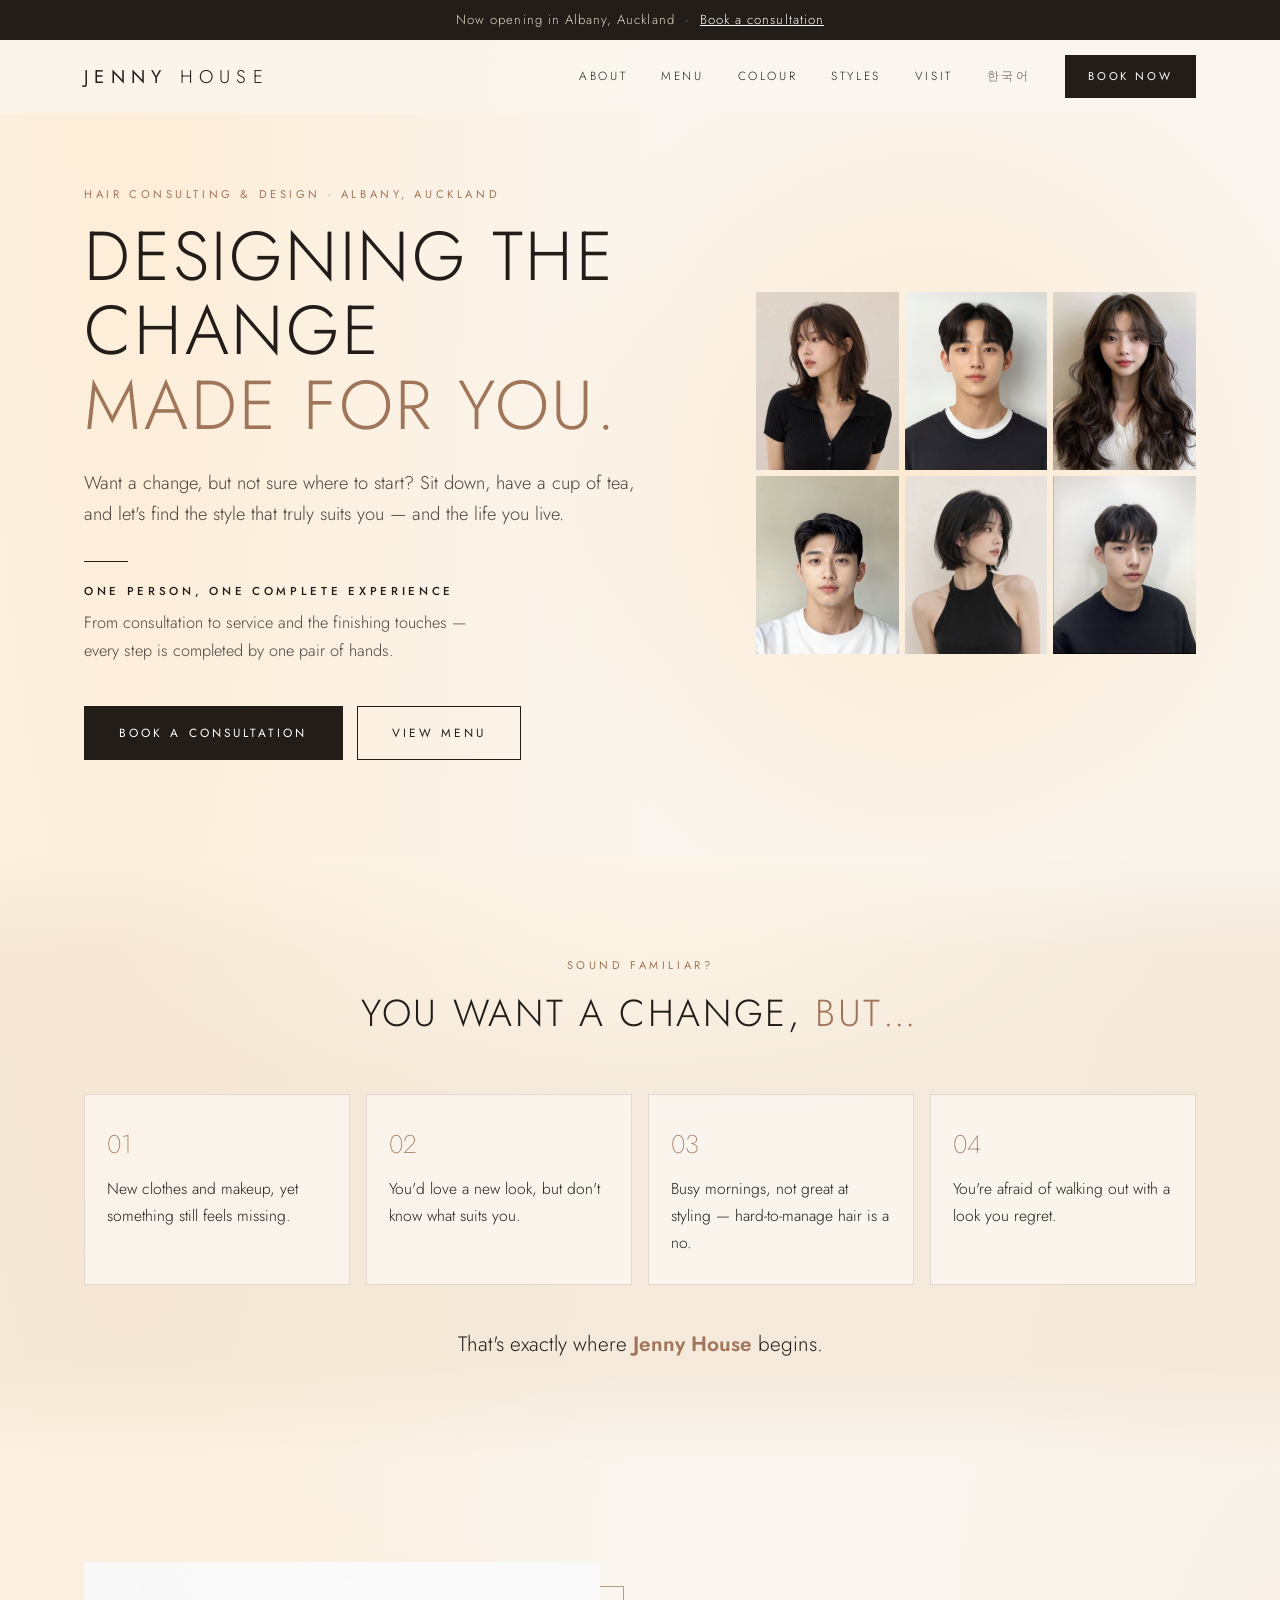
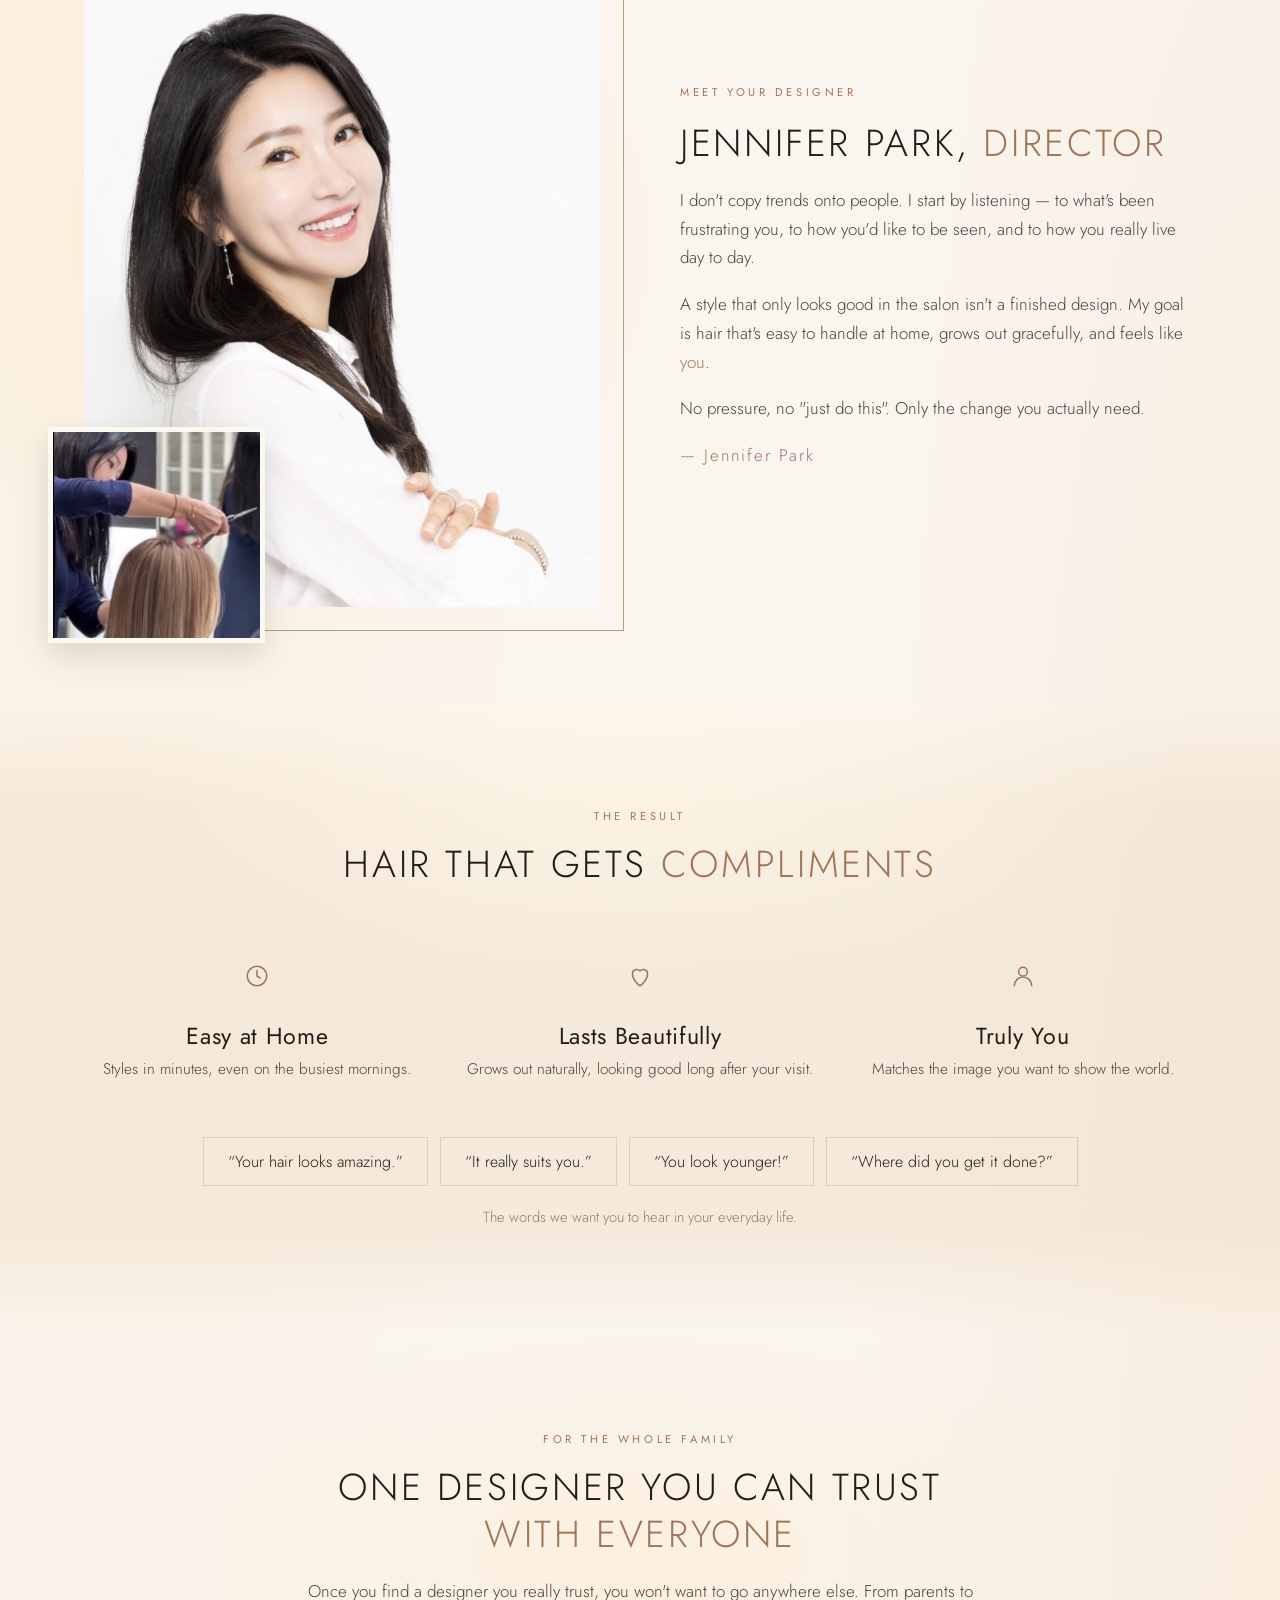
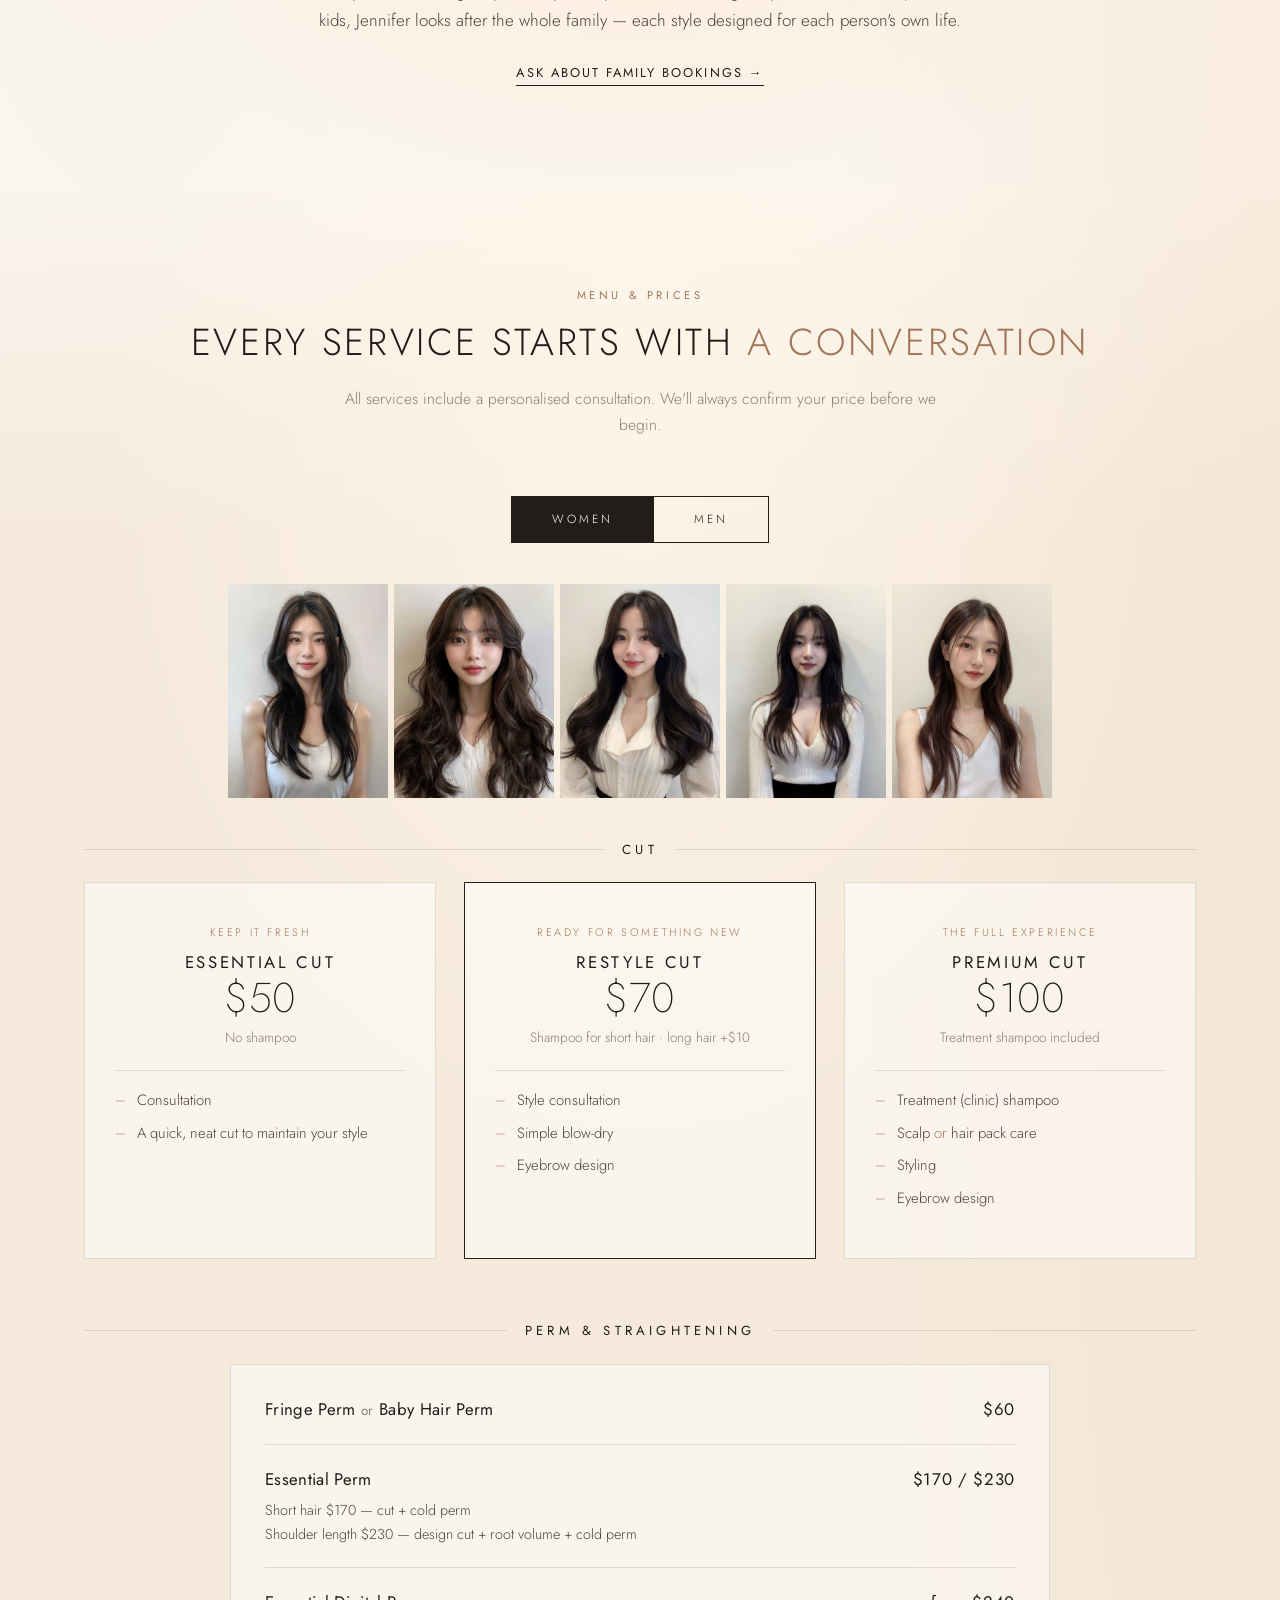
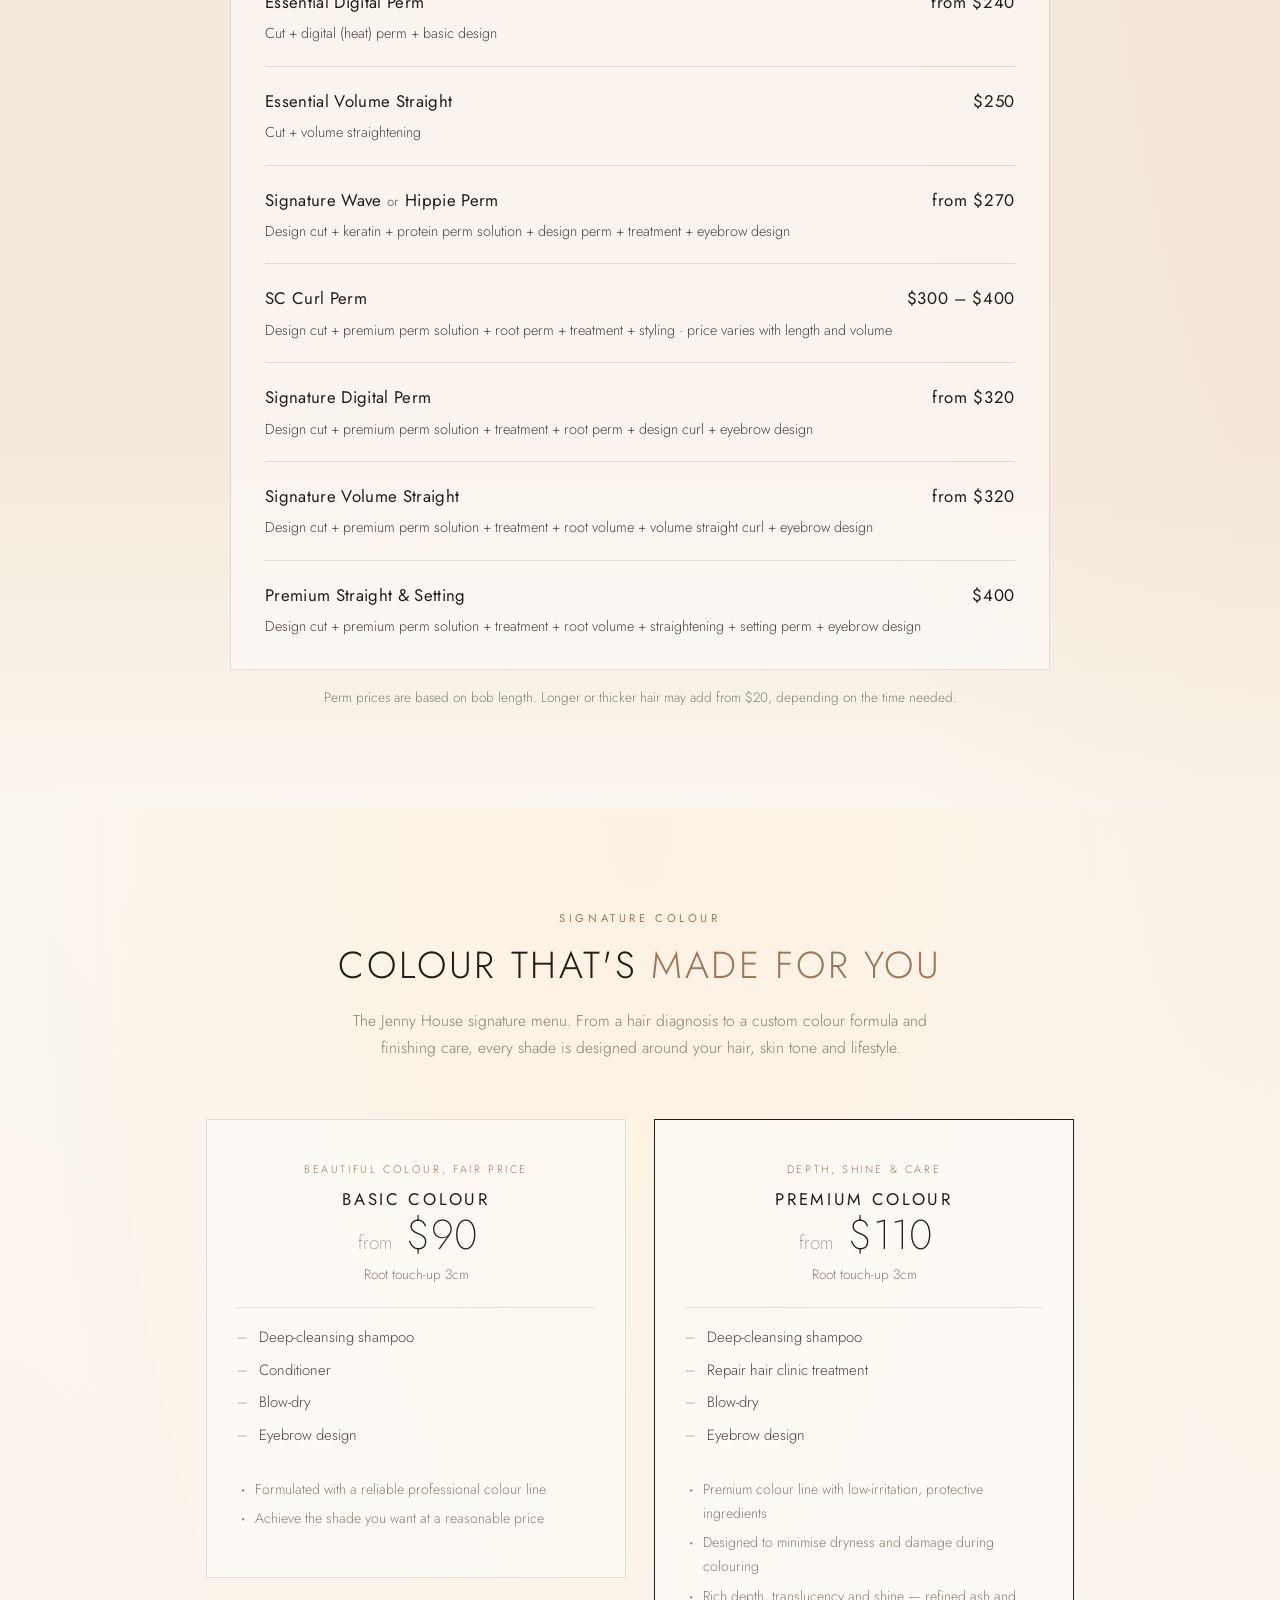
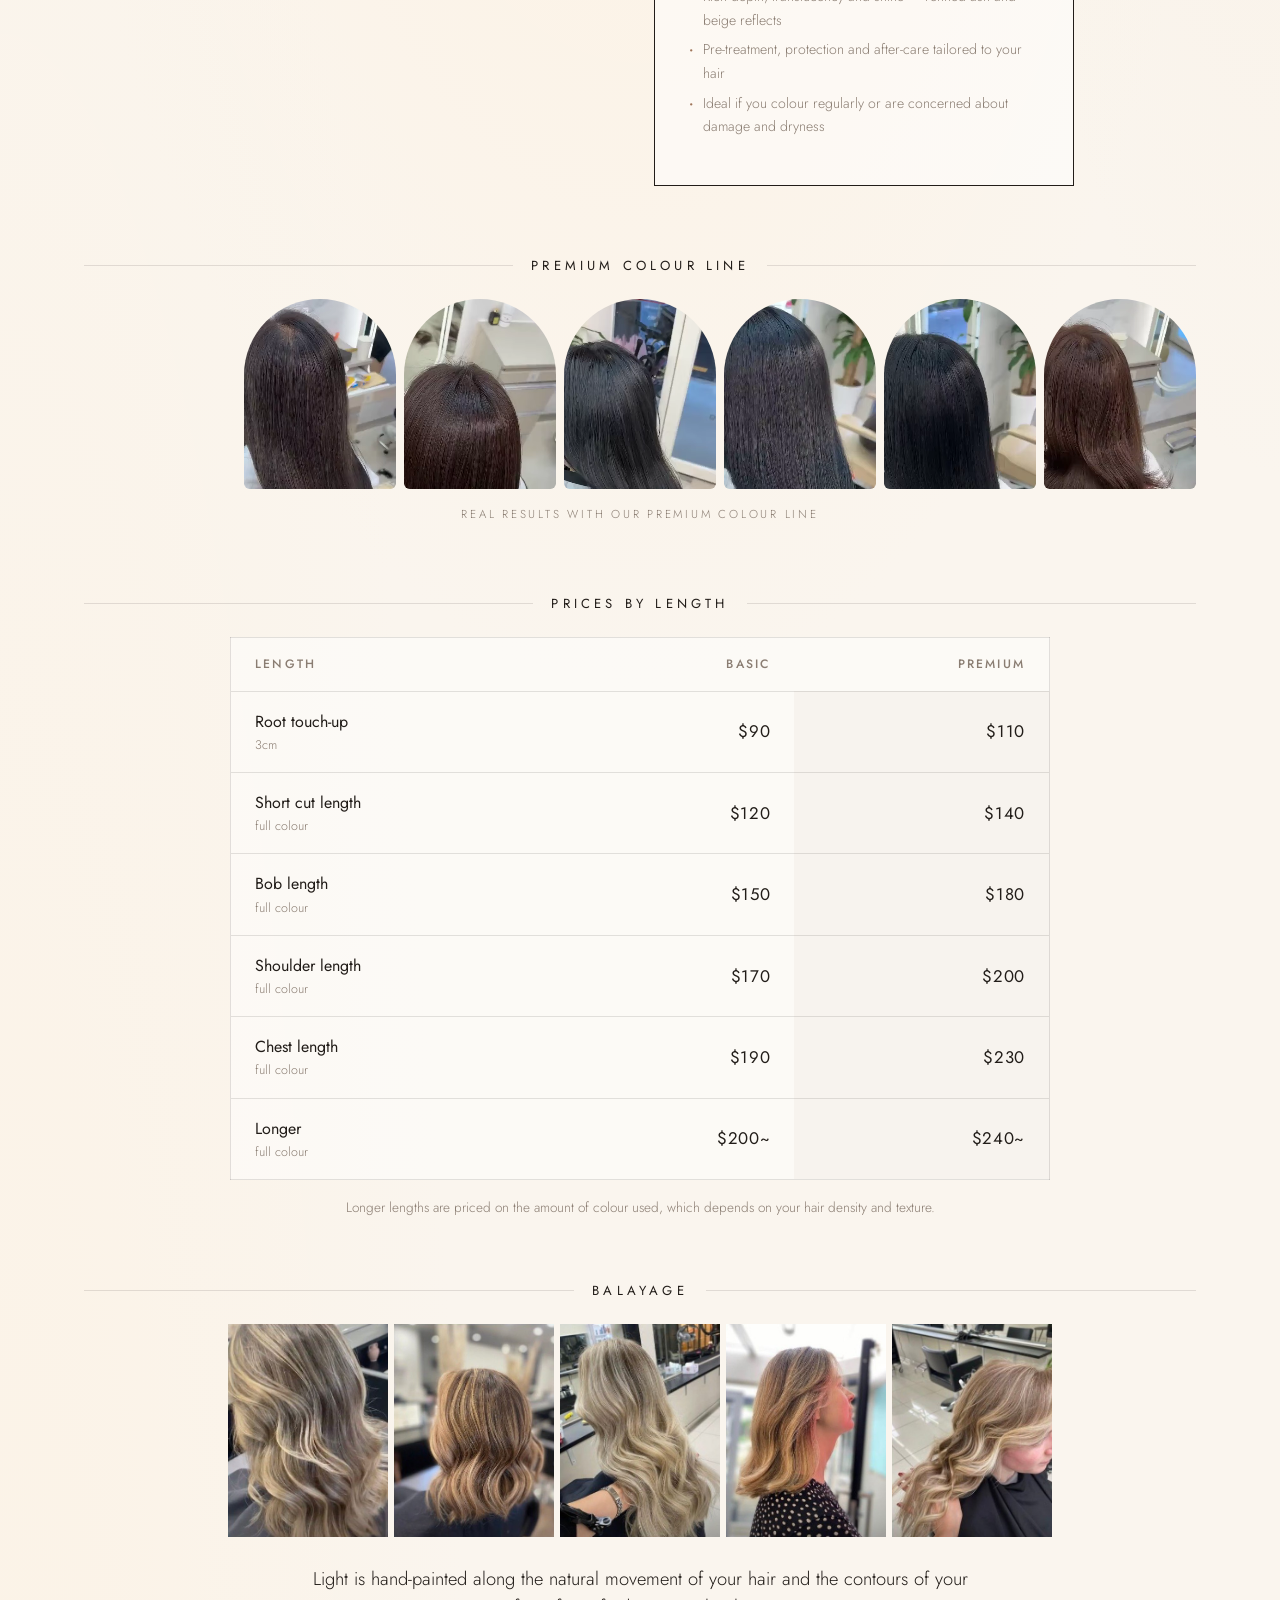
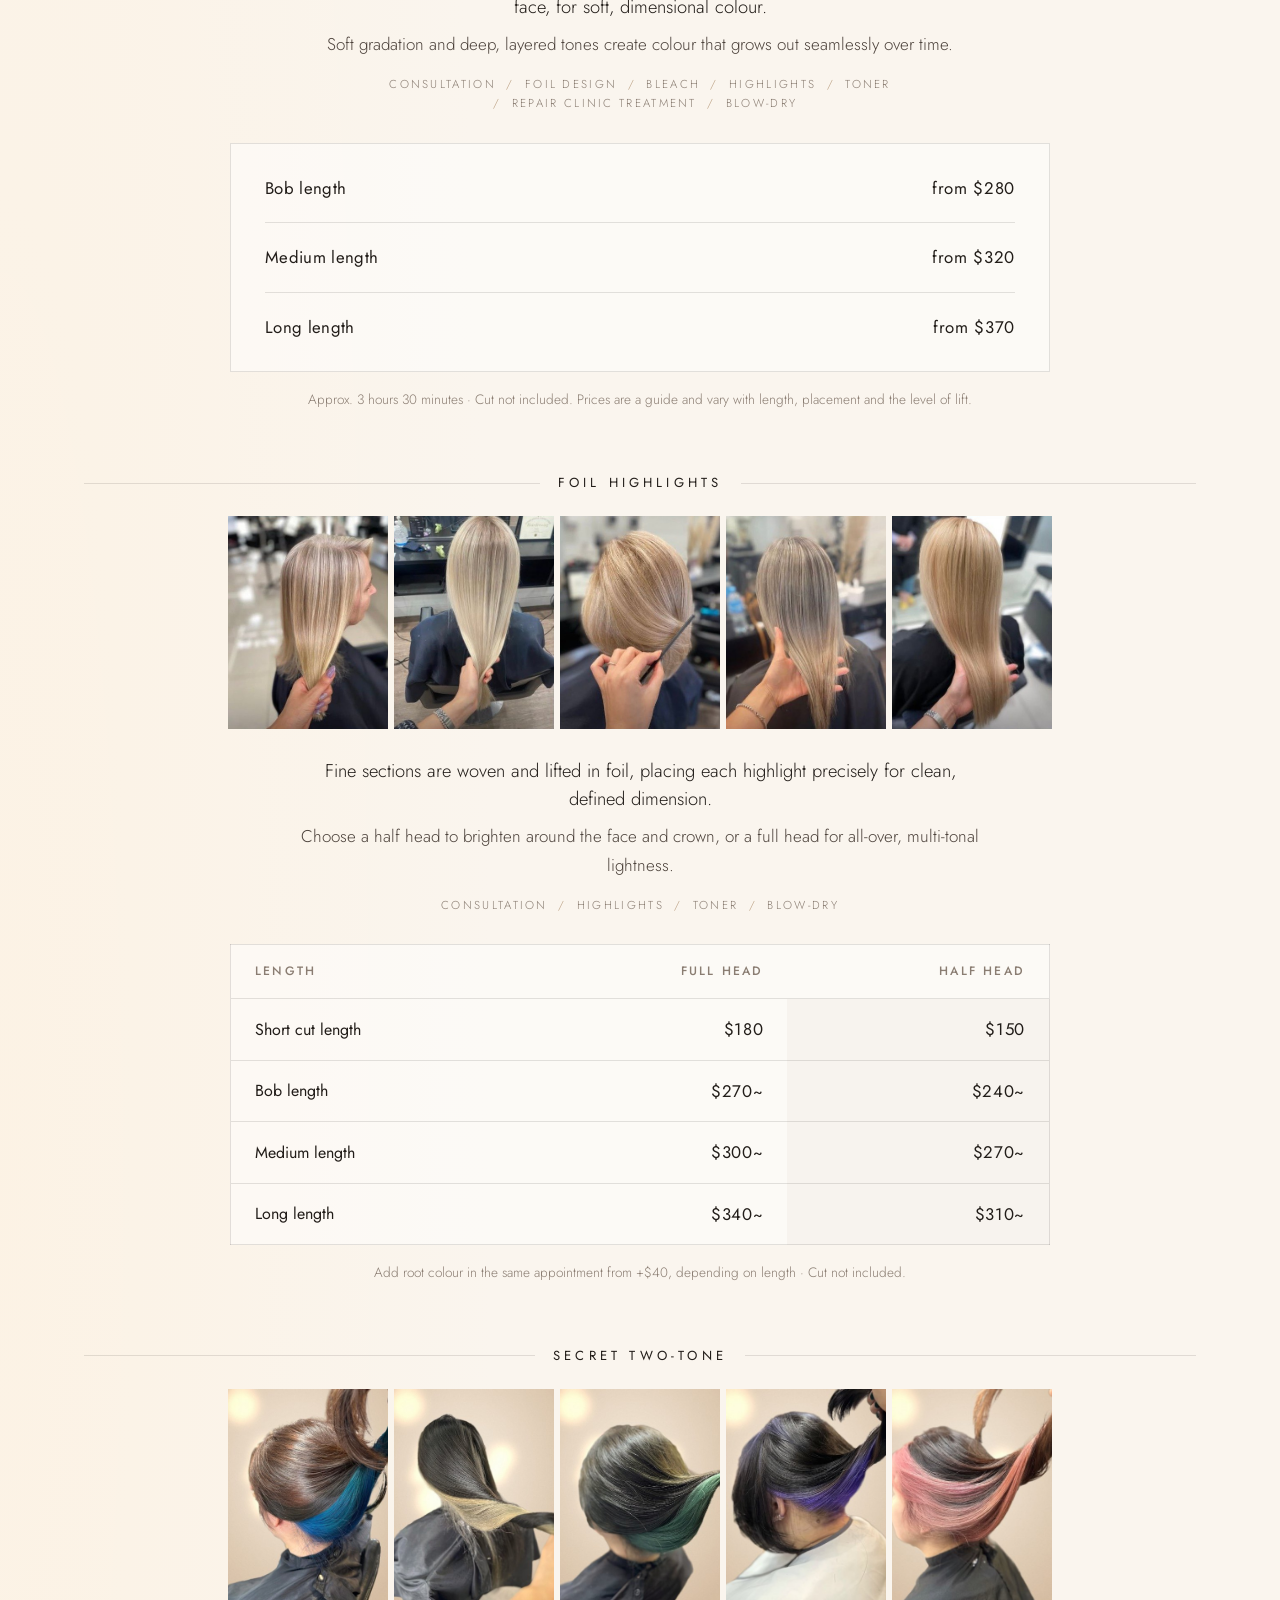
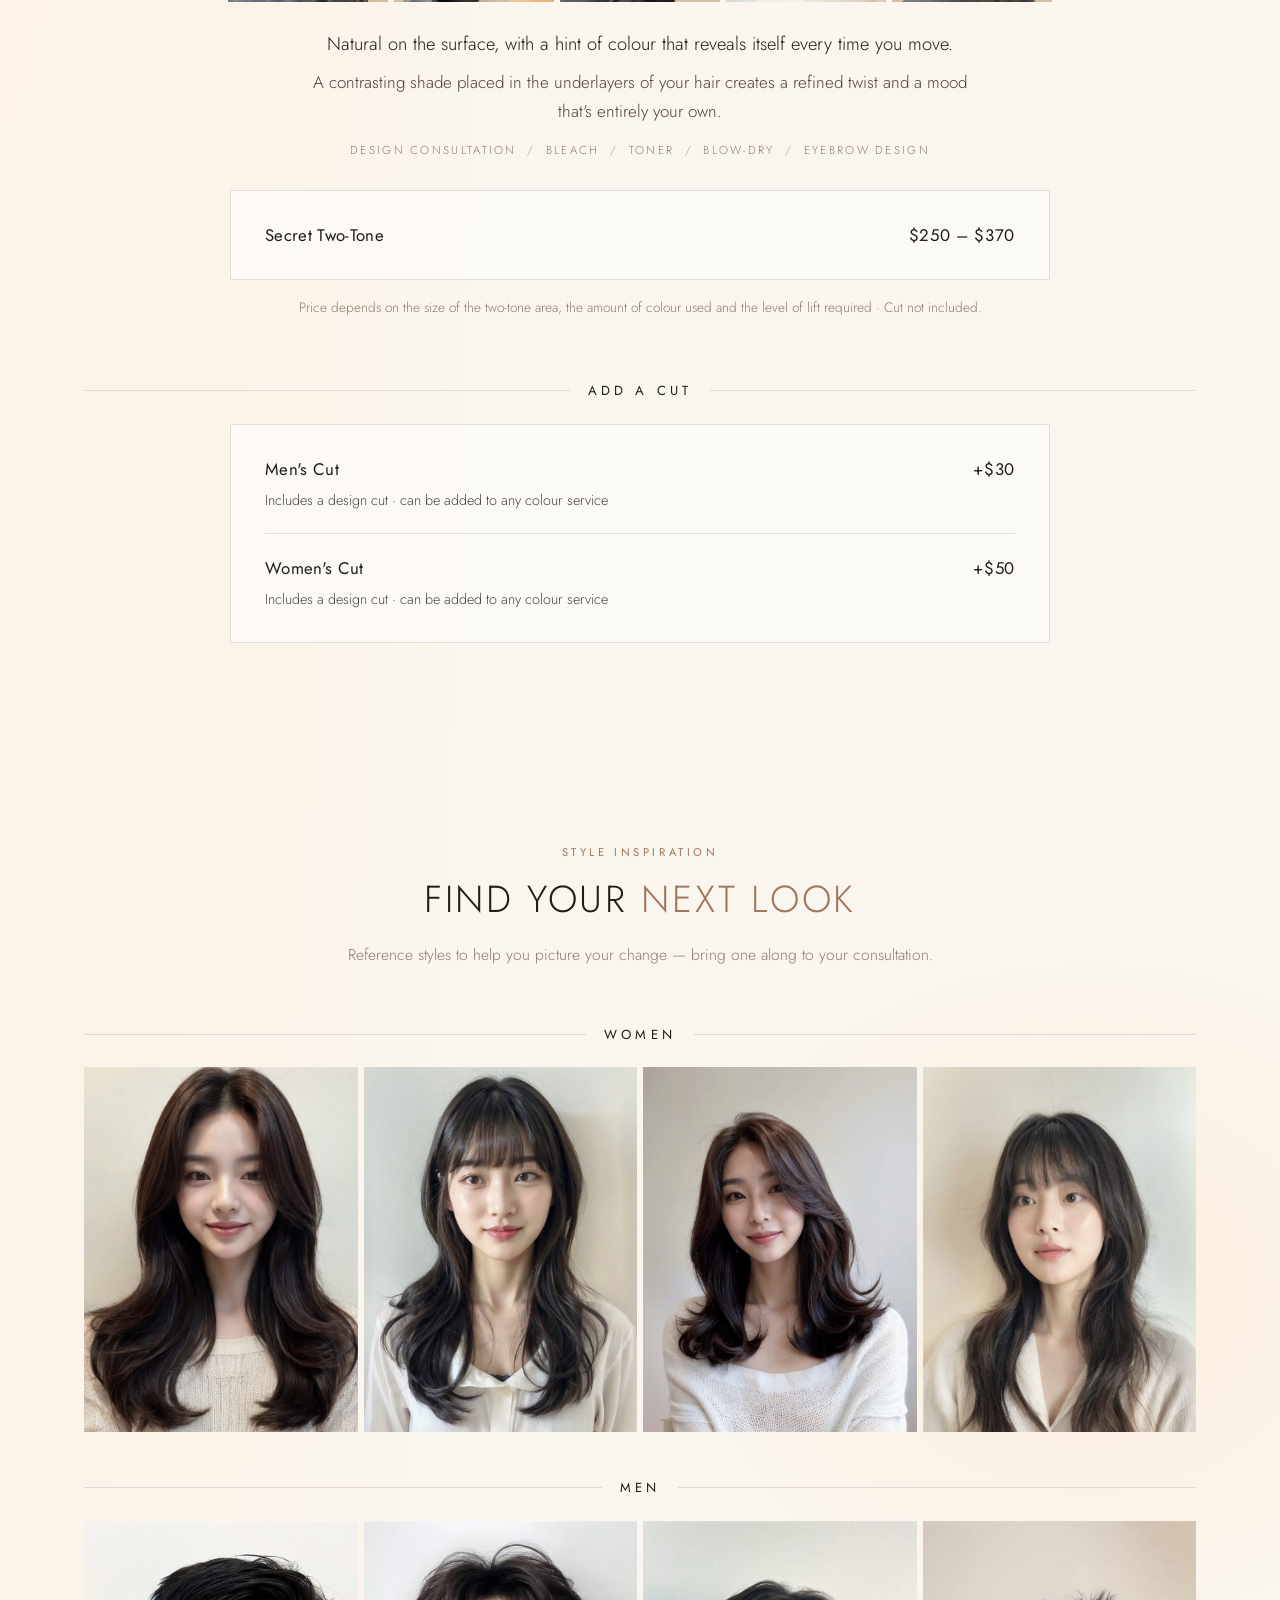
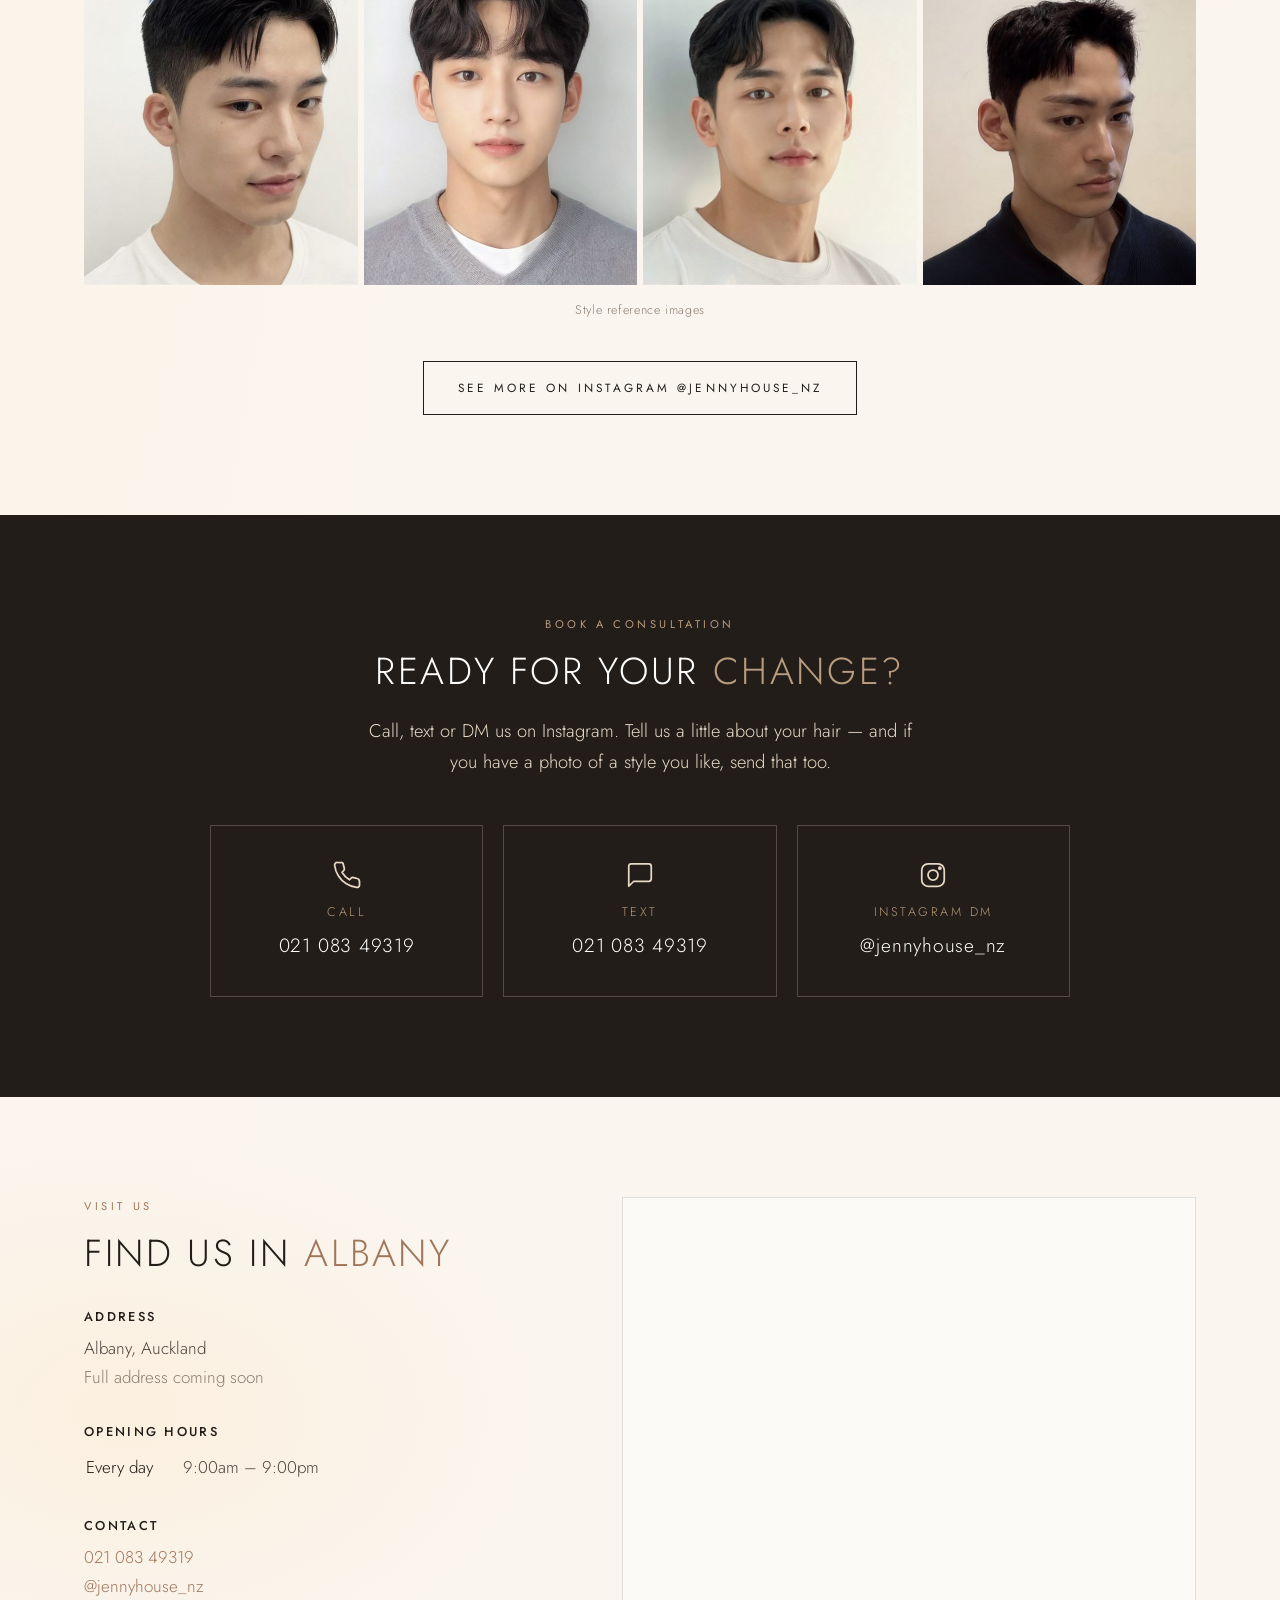
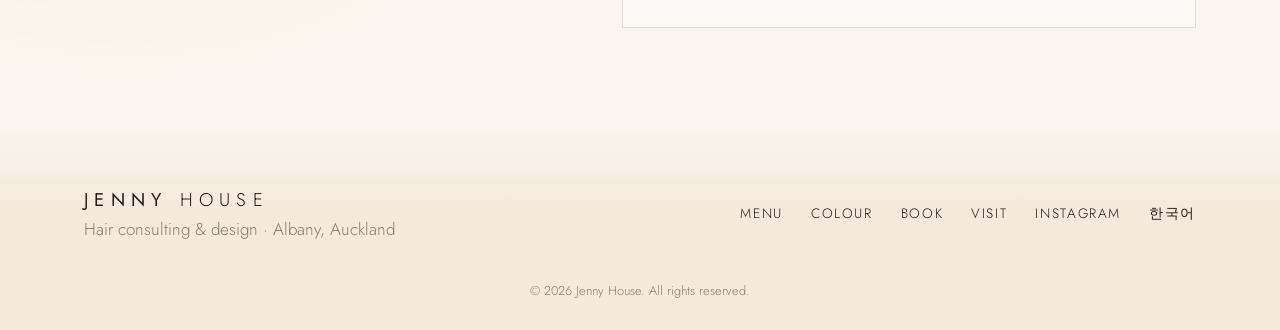
==== commit 707211b1: "Add two more colour videos, arched video frames, WebM fallback - Seven result videos in the Premium " ====
--- a/index.html
+++ b/index.html
@@ -380,11 +380,13 @@
 
       <h3 class="menu-group">Premium Colour Line</h3>
       <div class="video-strip">
-        <video src="videos/premium-1.mp4" poster="videos/premium-1.jpg" muted loop playsinline preload="none" aria-label="Premium colour result video 1"></video>
-        <video src="videos/premium-2.mp4" poster="videos/premium-2.jpg" muted loop playsinline preload="none" aria-label="Premium colour result video 2"></video>
-        <video src="videos/premium-3.mp4" poster="videos/premium-3.jpg" muted loop playsinline preload="none" aria-label="Premium colour result video 3"></video>
-        <video src="videos/premium-4.mp4" poster="videos/premium-4.jpg" muted loop playsinline preload="none" aria-label="Premium colour result video 4"></video>
-        <video src="videos/premium-5.mp4" poster="videos/premium-5.jpg" muted loop playsinline preload="none" aria-label="Premium colour result video 5"></video>
+        <video poster="videos/premium-1.jpg" muted loop playsinline preload="none" aria-label="Premium colour result video 1"><source src="videos/premium-1.mp4" type="video/mp4"><source src="videos/premium-1.webm" type="video/webm"></video>
+        <video poster="videos/premium-2.jpg" muted loop playsinline preload="none" aria-label="Premium colour result video 2"><source src="videos/premium-2.mp4" type="video/mp4"><source src="videos/premium-2.webm" type="video/webm"></video>
+        <video poster="videos/premium-3.jpg" muted loop playsinline preload="none" aria-label="Premium colour result video 3"><source src="videos/premium-3.mp4" type="video/mp4"><source src="videos/premium-3.webm" type="video/webm"></video>
+        <video poster="videos/premium-4.jpg" muted loop playsinline preload="none" aria-label="Premium colour result video 4"><source src="videos/premium-4.mp4" type="video/mp4"><source src="videos/premium-4.webm" type="video/webm"></video>
+        <video poster="videos/premium-5.jpg" muted loop playsinline preload="none" aria-label="Premium colour result video 5"><source src="videos/premium-5.mp4" type="video/mp4"><source src="videos/premium-5.webm" type="video/webm"></video>
+        <video poster="videos/premium-6.jpg" muted loop playsinline preload="none" aria-label="Premium colour result video 6"><source src="videos/premium-6.mp4" type="video/mp4"><source src="videos/premium-6.webm" type="video/webm"></video>
+        <video poster="videos/premium-7.jpg" muted loop playsinline preload="none" aria-label="Premium colour result video 7"><source src="videos/premium-7.mp4" type="video/mp4"><source src="videos/premium-7.webm" type="video/webm"></video>
       </div>
       <p class="video-caption">Real results with our premium colour line</p>
 
--- a/style.css
+++ b/style.css
@@ -493,8 +493,8 @@
 .hero-promise p:last-child { font-size: 1.02rem; font-weight: 300; color: var(--text); line-height: 1.7; }
 
 /* 프리미엄 컬러 라인 영상 */
-.video-strip { display: grid; grid-template-columns: repeat(5, 1fr); gap: 6px; }
-.video-strip video { width: 100%; aspect-ratio: 4 / 5; object-fit: cover; display: block; background: var(--sand); }
+.video-strip { display: grid; grid-template-columns: repeat(7, 1fr); gap: 8px; }
+.video-strip video { width: 100%; aspect-ratio: 4 / 5; object-fit: cover; display: block; background: var(--sand); border-radius: 80px 80px 6px 6px; }
 .video-caption { text-align: center; font-size: .72rem; letter-spacing: .24em; text-transform: uppercase; color: var(--muted); margin-top: 1rem; }
 .color-cards + .menu-group, .video-caption + .menu-group { margin-top: 4.5rem; }
 
@@ -566,9 +566,9 @@
   .menu-photos { justify-content: flex-start; overflow-x: auto; scroll-snap-type: x mandatory; scroll-padding: 0 16px; margin: 0 -16px 32px; padding: 0 16px 6px; gap: 10px; scrollbar-width: none; }
   .menu-photos::-webkit-scrollbar { display: none; }
   .menu-photos img { flex-basis: 120px; width: 120px; scroll-snap-align: start; }
-  .video-strip { display: flex; overflow-x: auto; scroll-snap-type: x mandatory; margin: 0 -16px; padding: 0 16px; scrollbar-width: none; }
+  .video-strip { display: flex; overflow-x: auto; scroll-snap-type: x mandatory; scroll-padding: 0 16px; margin: 0 -16px; padding: 0 16px; scrollbar-width: none; }
   .video-strip::-webkit-scrollbar { display: none; }
-  .video-strip video { flex: 0 0 62%; scroll-snap-align: start; }
+  .video-strip video { flex: 0 0 46%; min-width: 0; scroll-snap-align: start; }
   .price-card { padding: 34px 24px; }
   .menu-list { padding: 4px 18px; }
   .color-table th, .color-table td { padding: 13px 12px; }
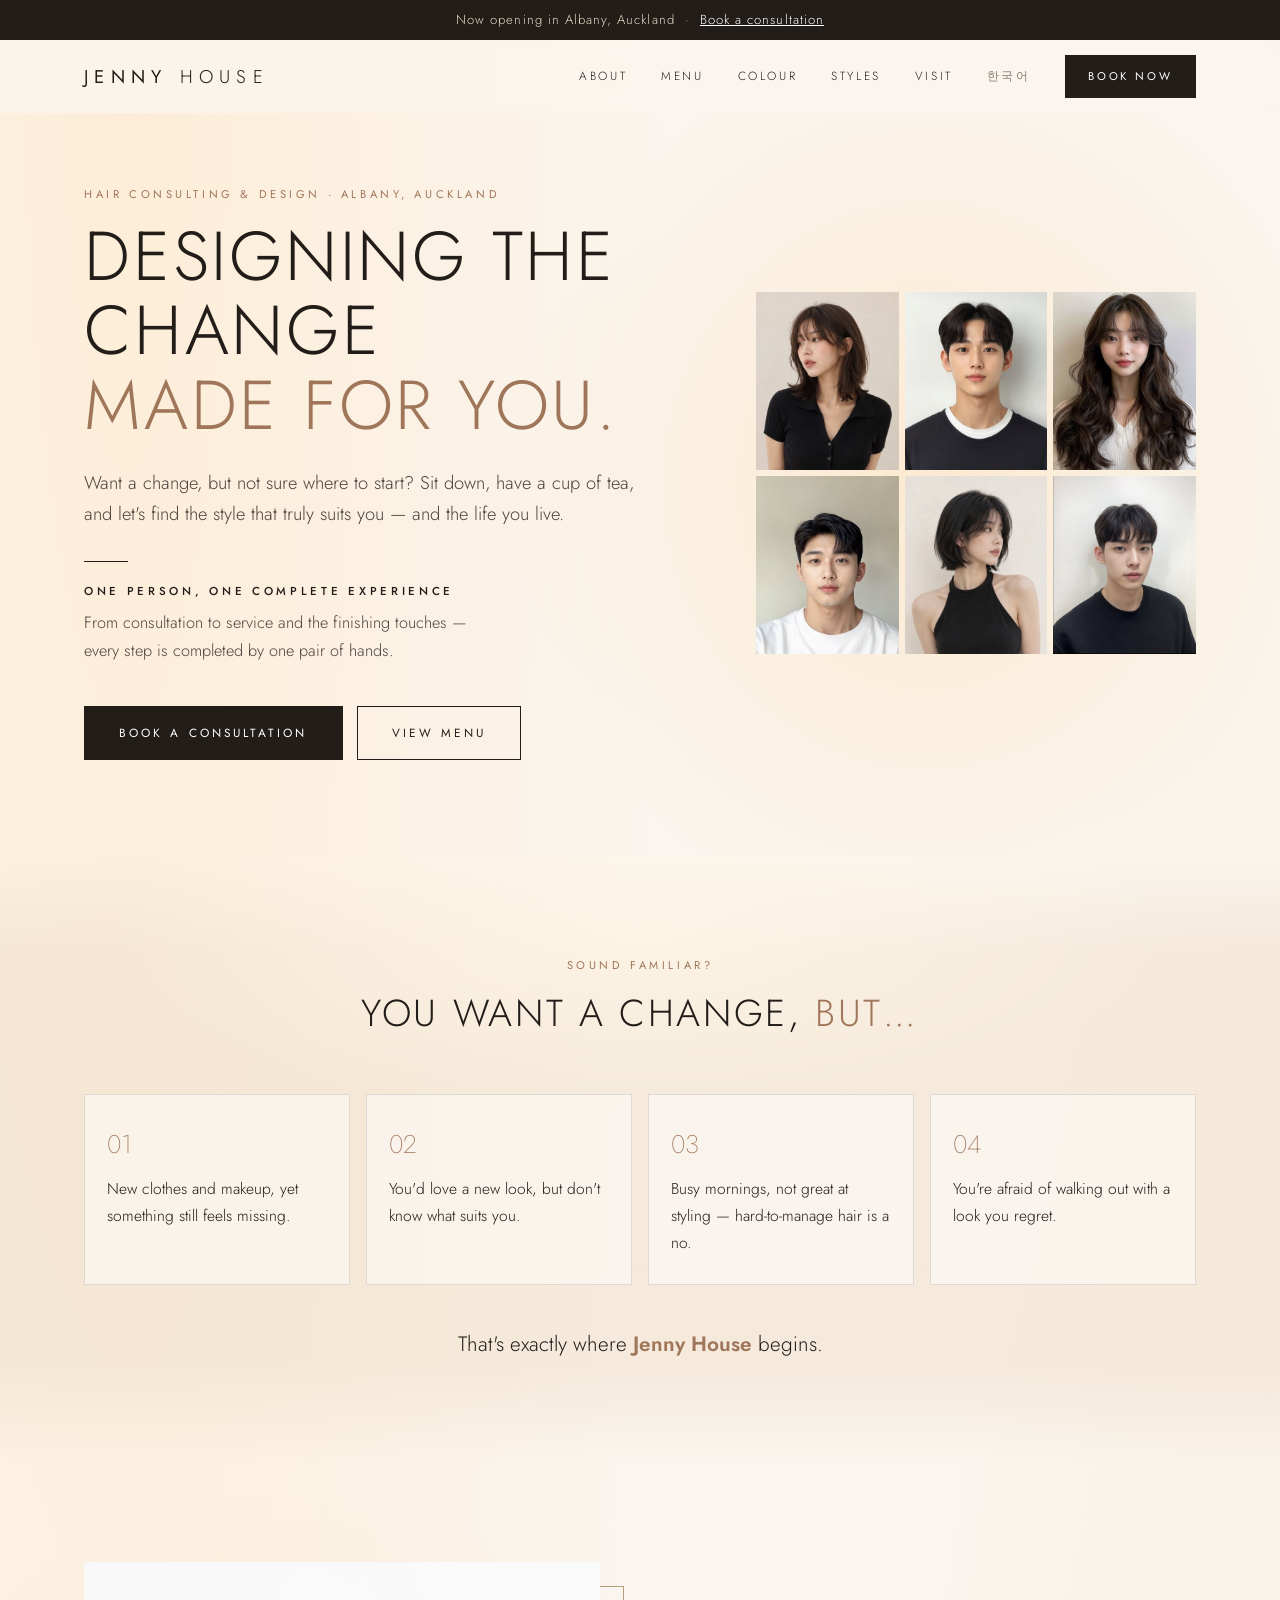
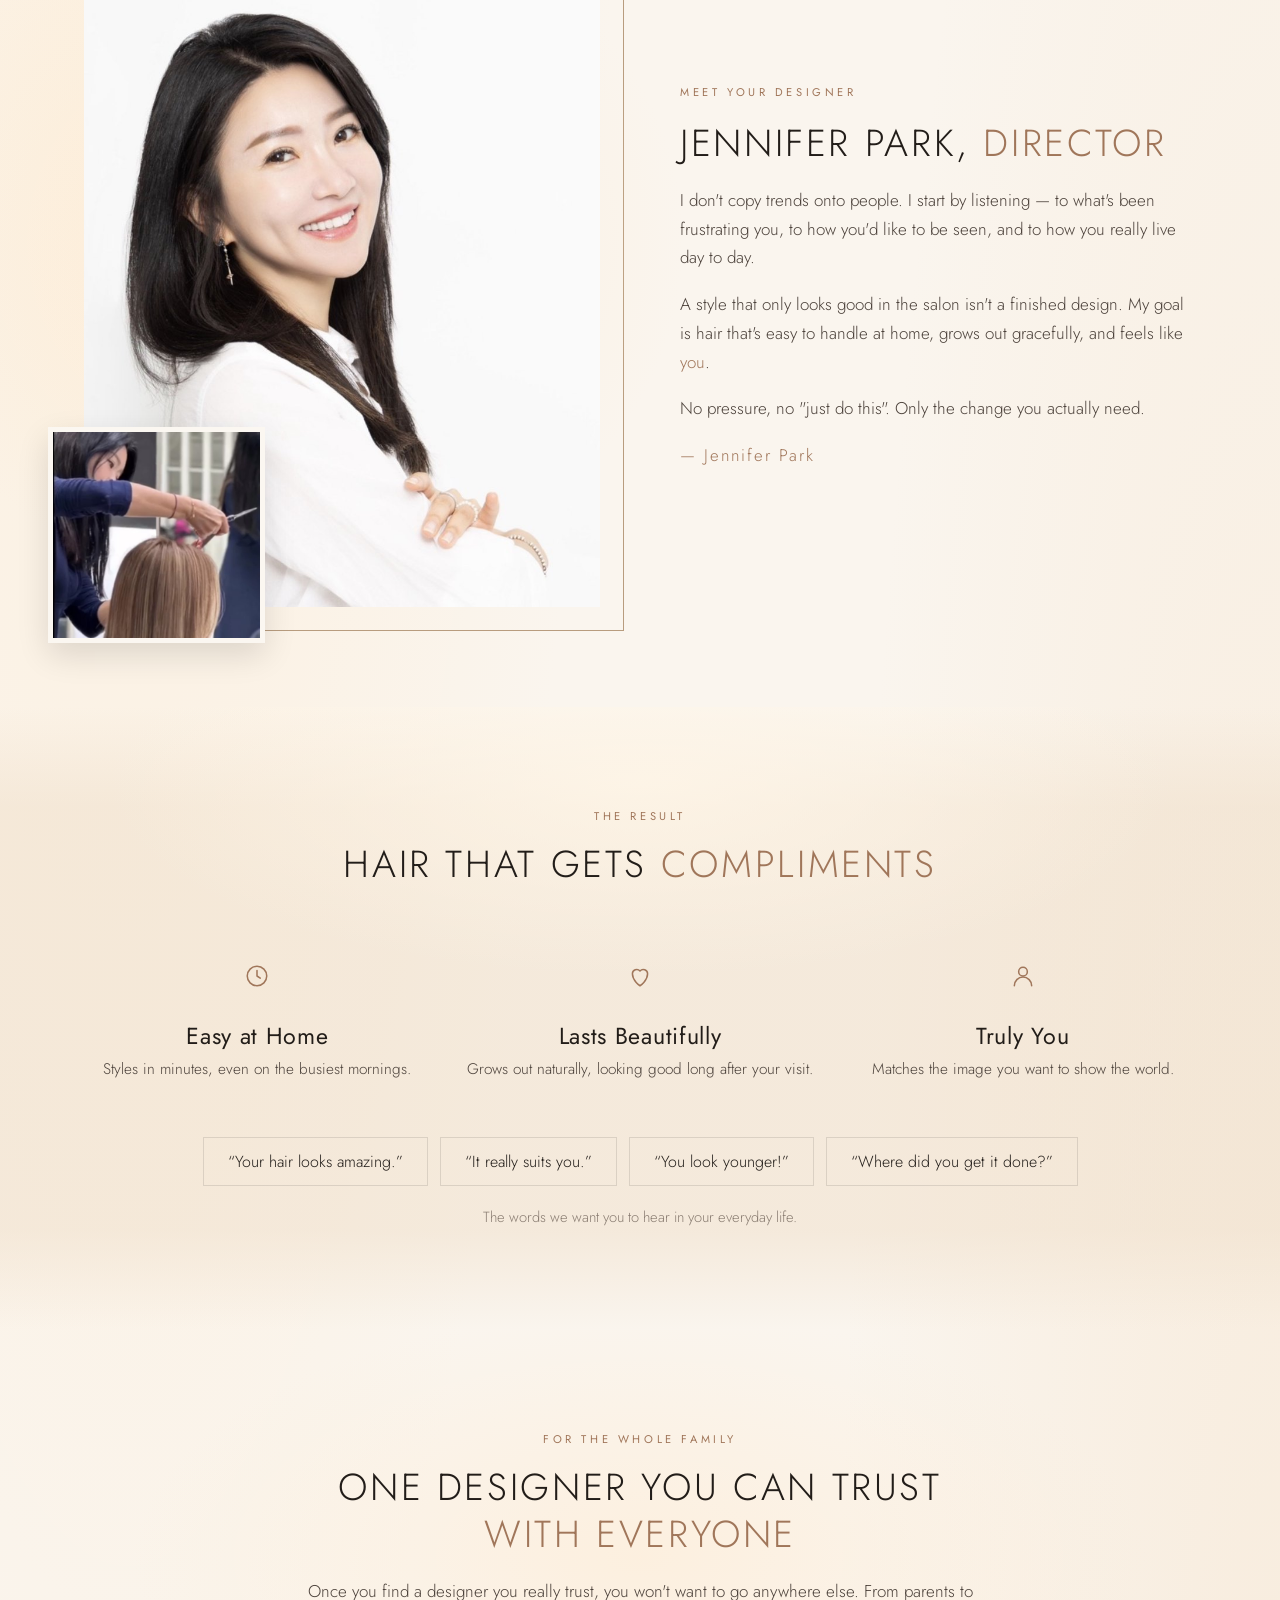
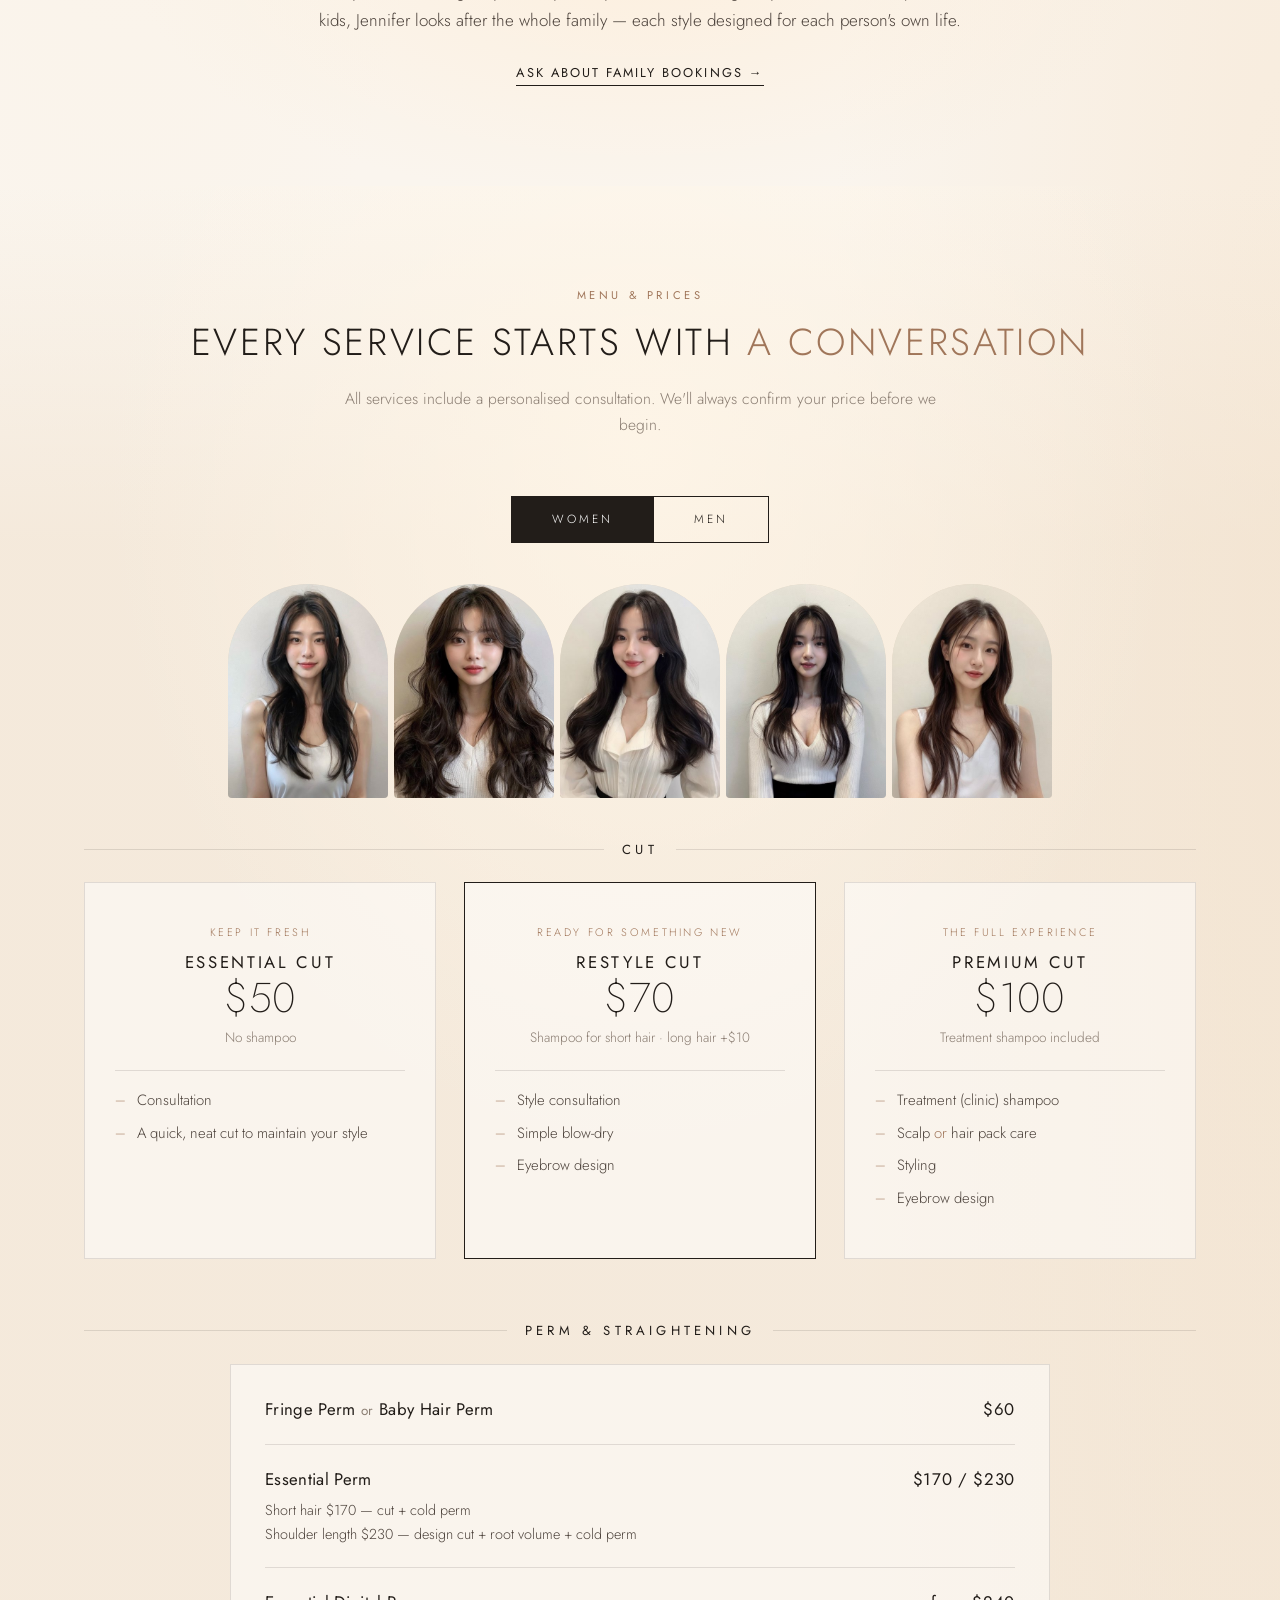
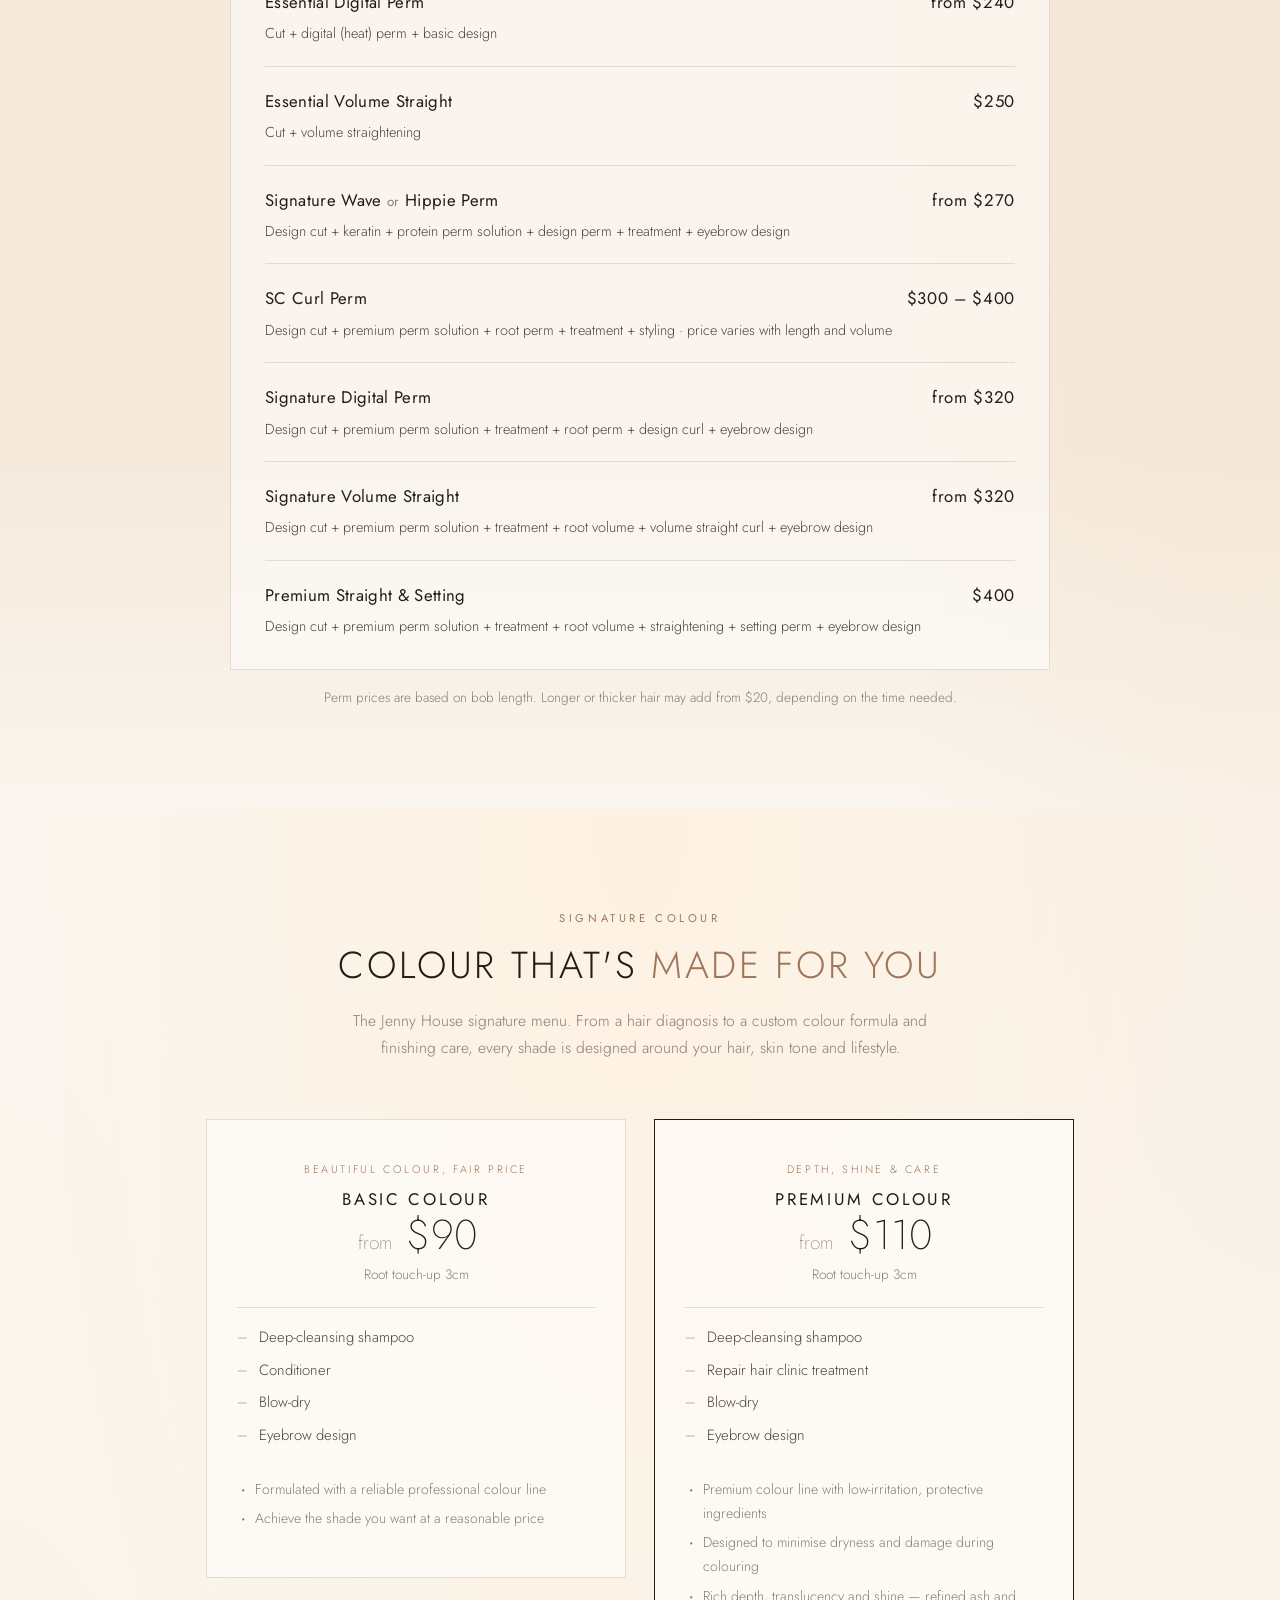
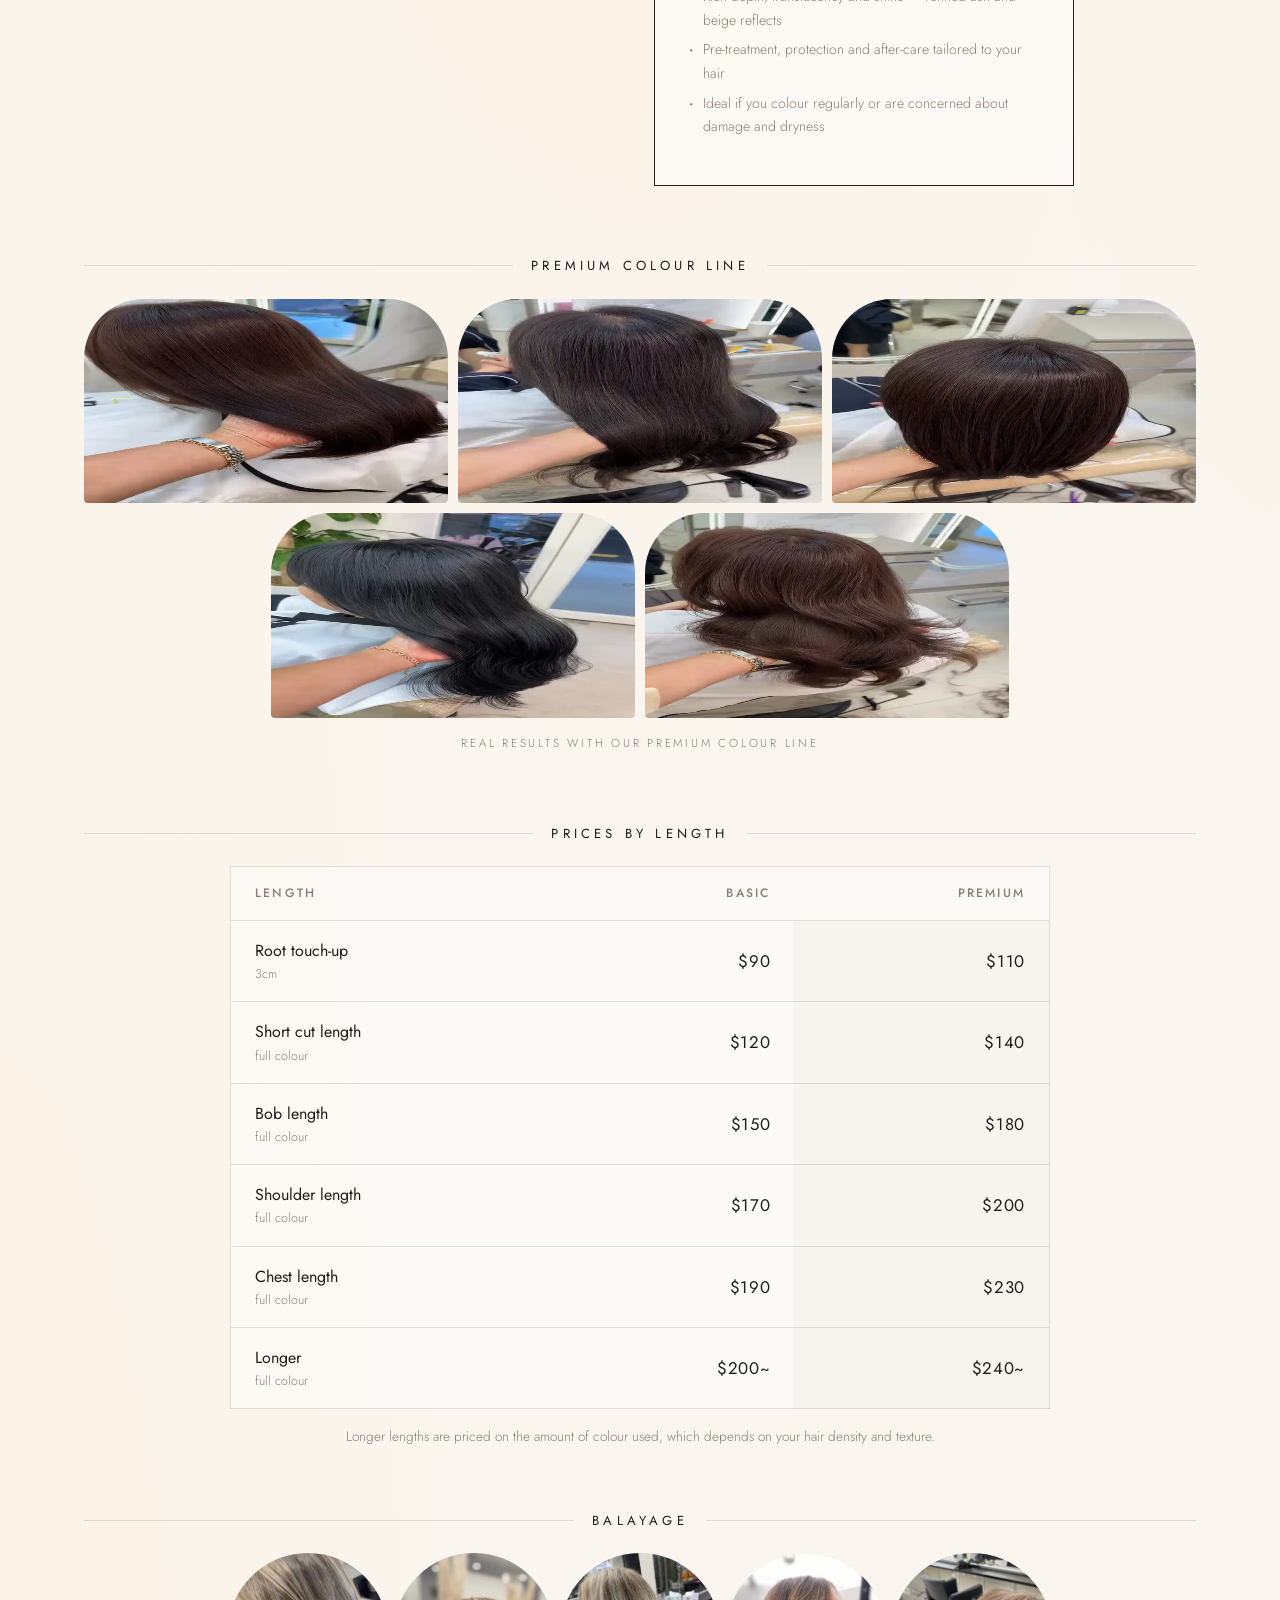
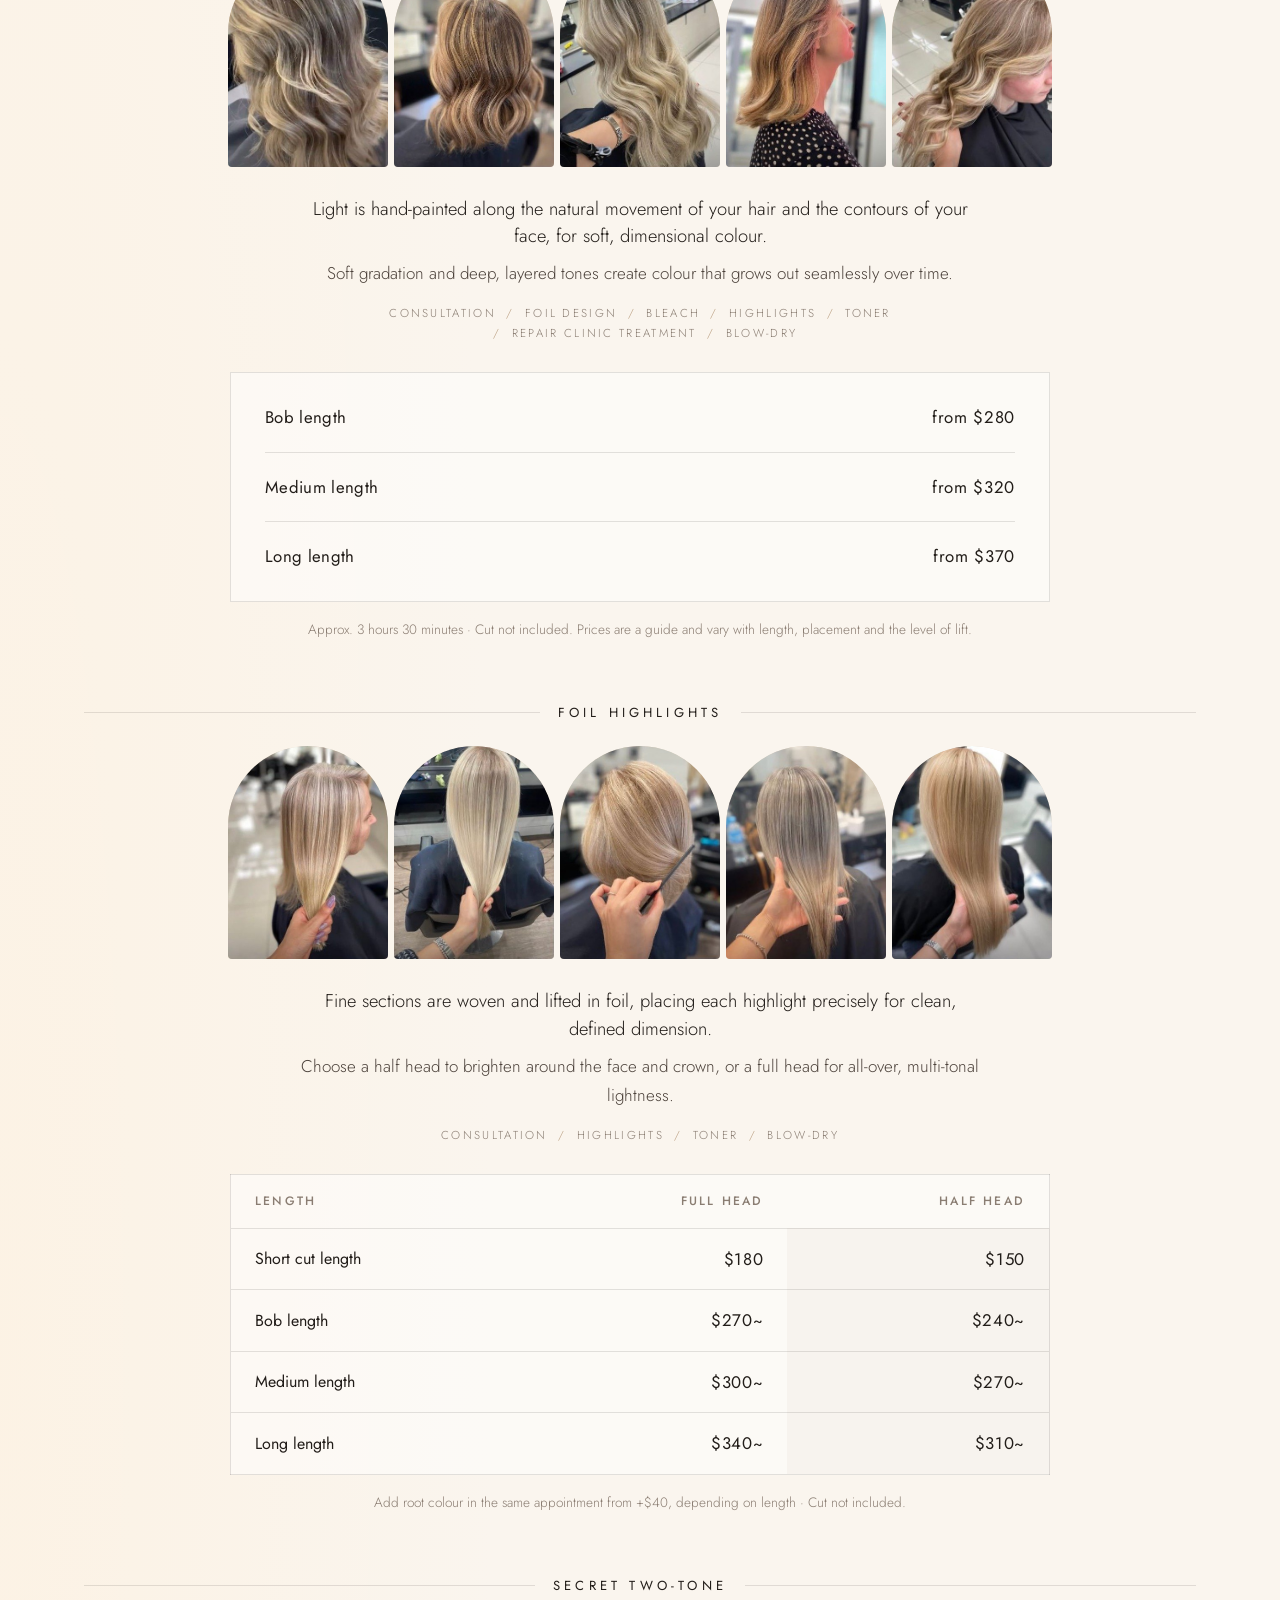
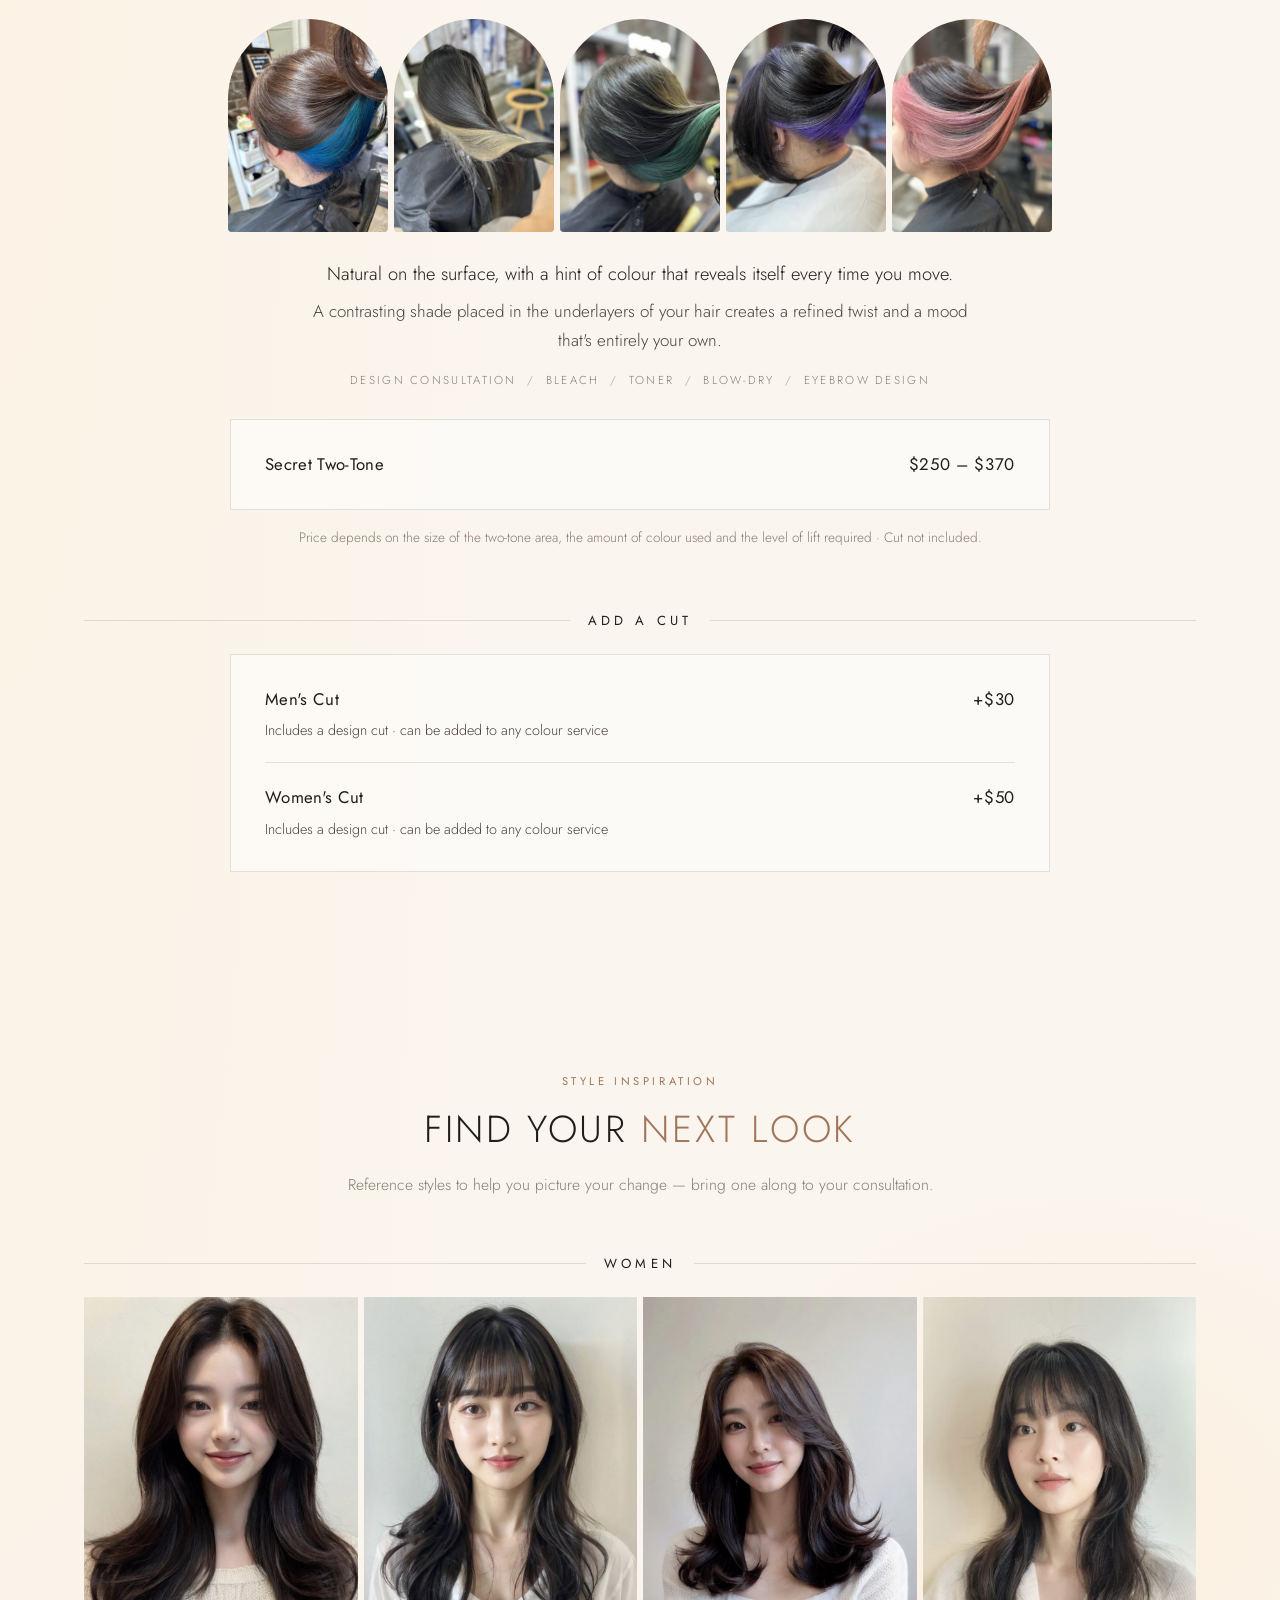
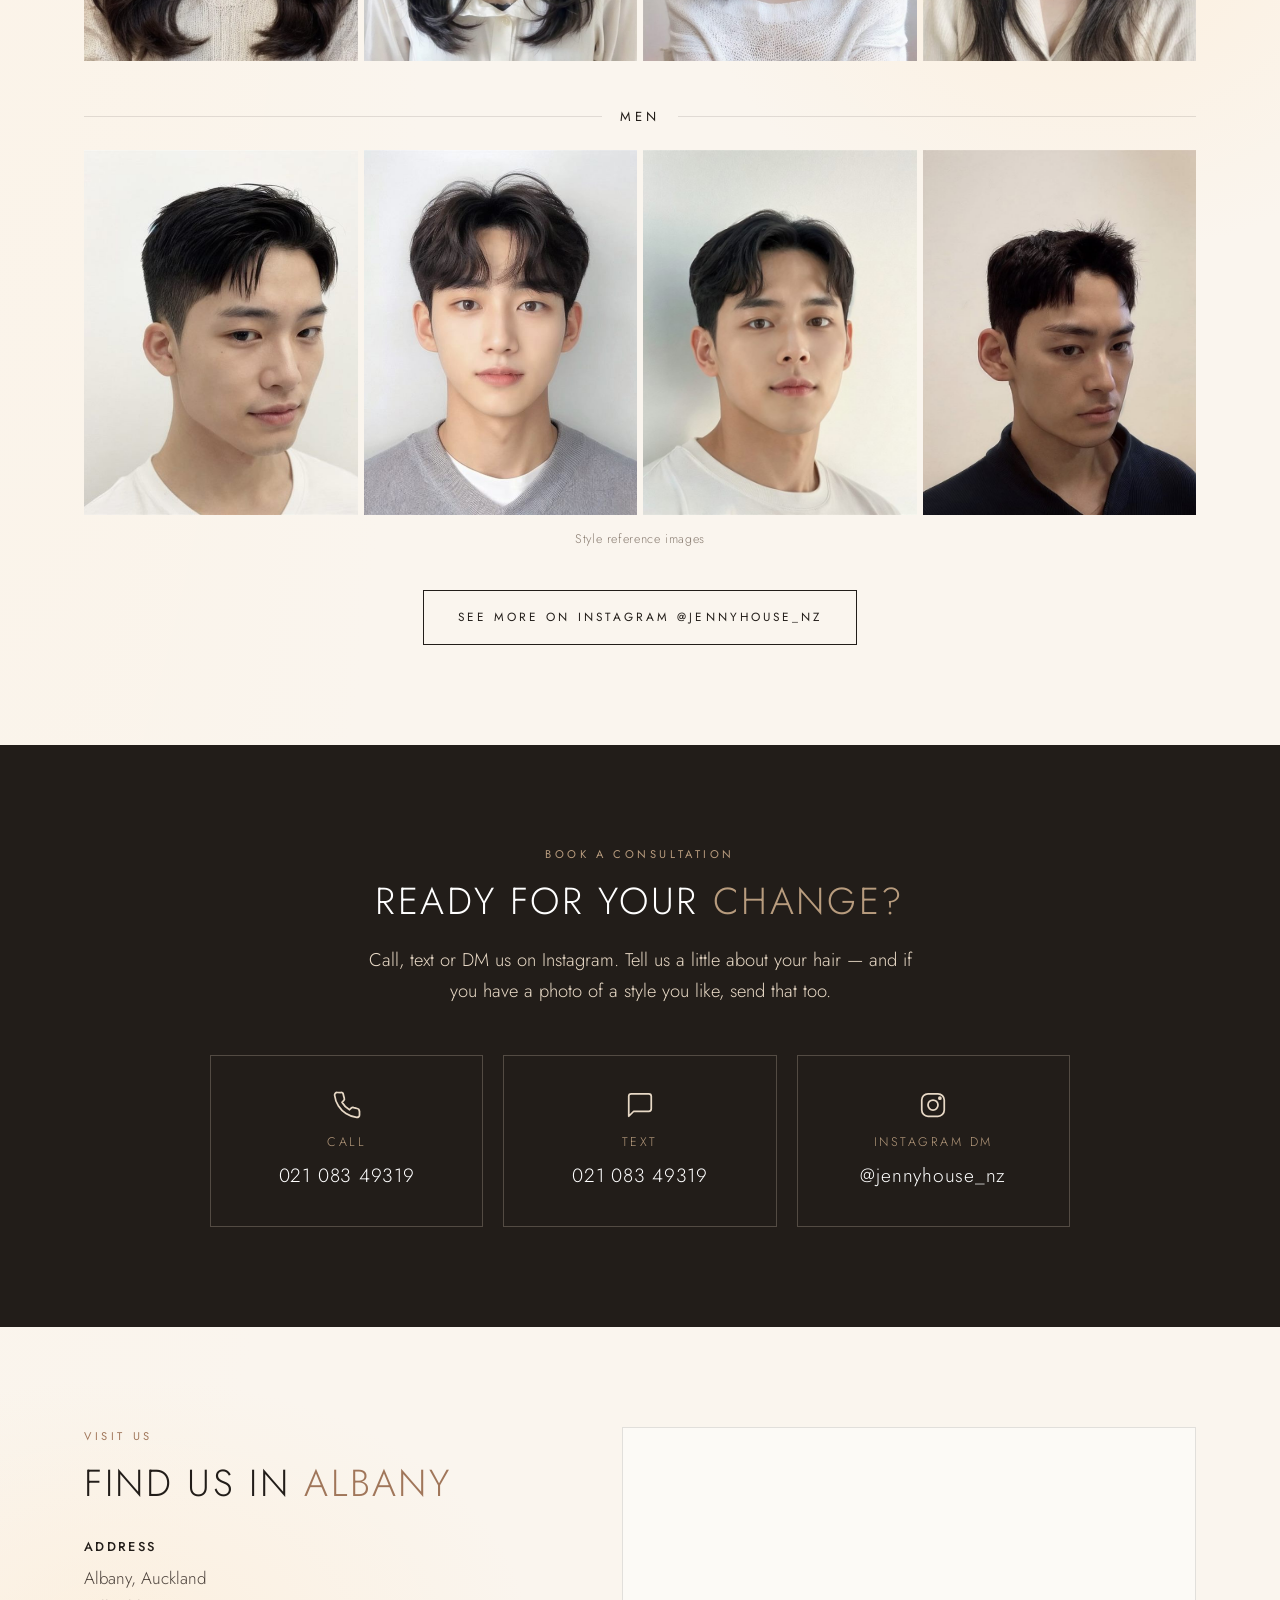
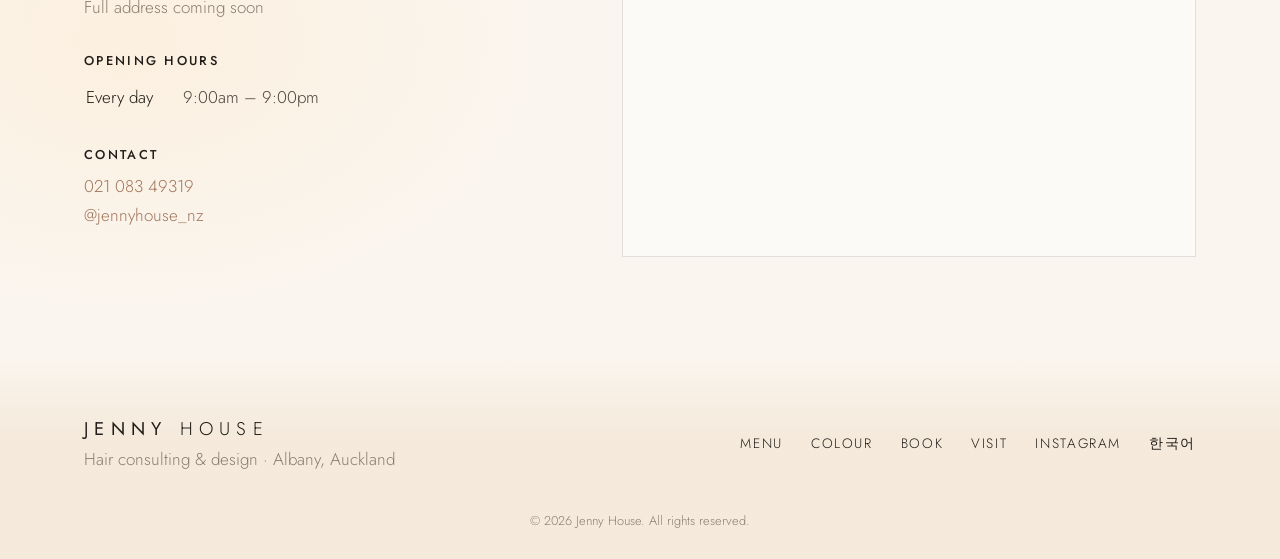
==== commit 76e49902: "Show full colour videos, drop two, restore original two-tone photos - Premium Colour Line videos now" ====
--- a/index.html
+++ b/index.html
@@ -385,8 +385,6 @@
         <video poster="videos/premium-3.jpg" muted loop playsinline preload="none" aria-label="Premium colour result video 3"><source src="videos/premium-3.mp4" type="video/mp4"><source src="videos/premium-3.webm" type="video/webm"></video>
         <video poster="videos/premium-4.jpg" muted loop playsinline preload="none" aria-label="Premium colour result video 4"><source src="videos/premium-4.mp4" type="video/mp4"><source src="videos/premium-4.webm" type="video/webm"></video>
         <video poster="videos/premium-5.jpg" muted loop playsinline preload="none" aria-label="Premium colour result video 5"><source src="videos/premium-5.mp4" type="video/mp4"><source src="videos/premium-5.webm" type="video/webm"></video>
-        <video poster="videos/premium-6.jpg" muted loop playsinline preload="none" aria-label="Premium colour result video 6"><source src="videos/premium-6.mp4" type="video/mp4"><source src="videos/premium-6.webm" type="video/webm"></video>
-        <video poster="videos/premium-7.jpg" muted loop playsinline preload="none" aria-label="Premium colour result video 7"><source src="videos/premium-7.mp4" type="video/mp4"><source src="videos/premium-7.webm" type="video/webm"></video>
       </div>
       <p class="video-caption">Real results with our premium colour line</p>
 
--- a/style.css
+++ b/style.css
@@ -457,7 +457,8 @@
 
 /* 사진 · 카드: 각지고 평평하게 */
 .hero-photos { gap: 6px; }
-.hero-photos img, .menu-photos img, .gallery-grid img, .about-img img, .about-img::before { border-radius: 0; }
+.hero-photos img, .gallery-grid img, .about-img img, .about-img::before { border-radius: 0; }
+.menu-photos img { border-radius: 80px 80px 4px 4px; }
 .hero-photos img:nth-child(3n+2) { transform: none; }
 .menu-photos { gap: 6px; }
 .menu-photos img { flex-basis: 160px; width: 160px; aspect-ratio: 3 / 4; }
@@ -493,8 +494,8 @@
 .hero-promise p:last-child { font-size: 1.02rem; font-weight: 300; color: var(--text); line-height: 1.7; }
 
 /* 프리미엄 컬러 라인 영상 */
-.video-strip { display: grid; grid-template-columns: repeat(7, 1fr); gap: 8px; }
-.video-strip video { width: 100%; aspect-ratio: 4 / 5; object-fit: cover; display: block; background: var(--sand); border-radius: 80px 80px 6px 6px; }
+.video-strip { display: flex; flex-wrap: wrap; justify-content: center; gap: 10px; }
+.video-strip video { flex: 0 0 calc((100% - 20px) / 3); min-width: 0; width: 100%; aspect-ratio: 16 / 9; object-fit: cover; display: block; background: var(--sand); border-radius: 60px 60px 4px 4px; }
 .video-caption { text-align: center; font-size: .72rem; letter-spacing: .24em; text-transform: uppercase; color: var(--muted); margin-top: 1rem; }
 .color-cards + .menu-group, .video-caption + .menu-group { margin-top: 4.5rem; }
 
@@ -565,10 +566,11 @@
   .price-cards { grid-template-columns: 1fr; }
   .menu-photos { justify-content: flex-start; overflow-x: auto; scroll-snap-type: x mandatory; scroll-padding: 0 16px; margin: 0 -16px 32px; padding: 0 16px 6px; gap: 10px; scrollbar-width: none; }
   .menu-photos::-webkit-scrollbar { display: none; }
-  .menu-photos img { flex-basis: 120px; width: 120px; scroll-snap-align: start; }
+  .menu-photos img { flex-basis: 120px; width: 120px; scroll-snap-align: start; border-radius: 60px 60px 4px 4px; }
   .video-strip { display: flex; overflow-x: auto; scroll-snap-type: x mandatory; scroll-padding: 0 16px; margin: 0 -16px; padding: 0 16px; scrollbar-width: none; }
   .video-strip::-webkit-scrollbar { display: none; }
-  .video-strip video { flex: 0 0 46%; min-width: 0; scroll-snap-align: start; }
+  .video-strip { flex-wrap: nowrap; justify-content: flex-start; gap: 8px; }
+  .video-strip video { flex: 0 0 82%; min-width: 0; scroll-snap-align: start; border-radius: 48px 48px 4px 4px; }
   .price-card { padding: 34px 24px; }
   .menu-list { padding: 4px 18px; }
   .color-table th, .color-table td { padding: 13px 12px; }
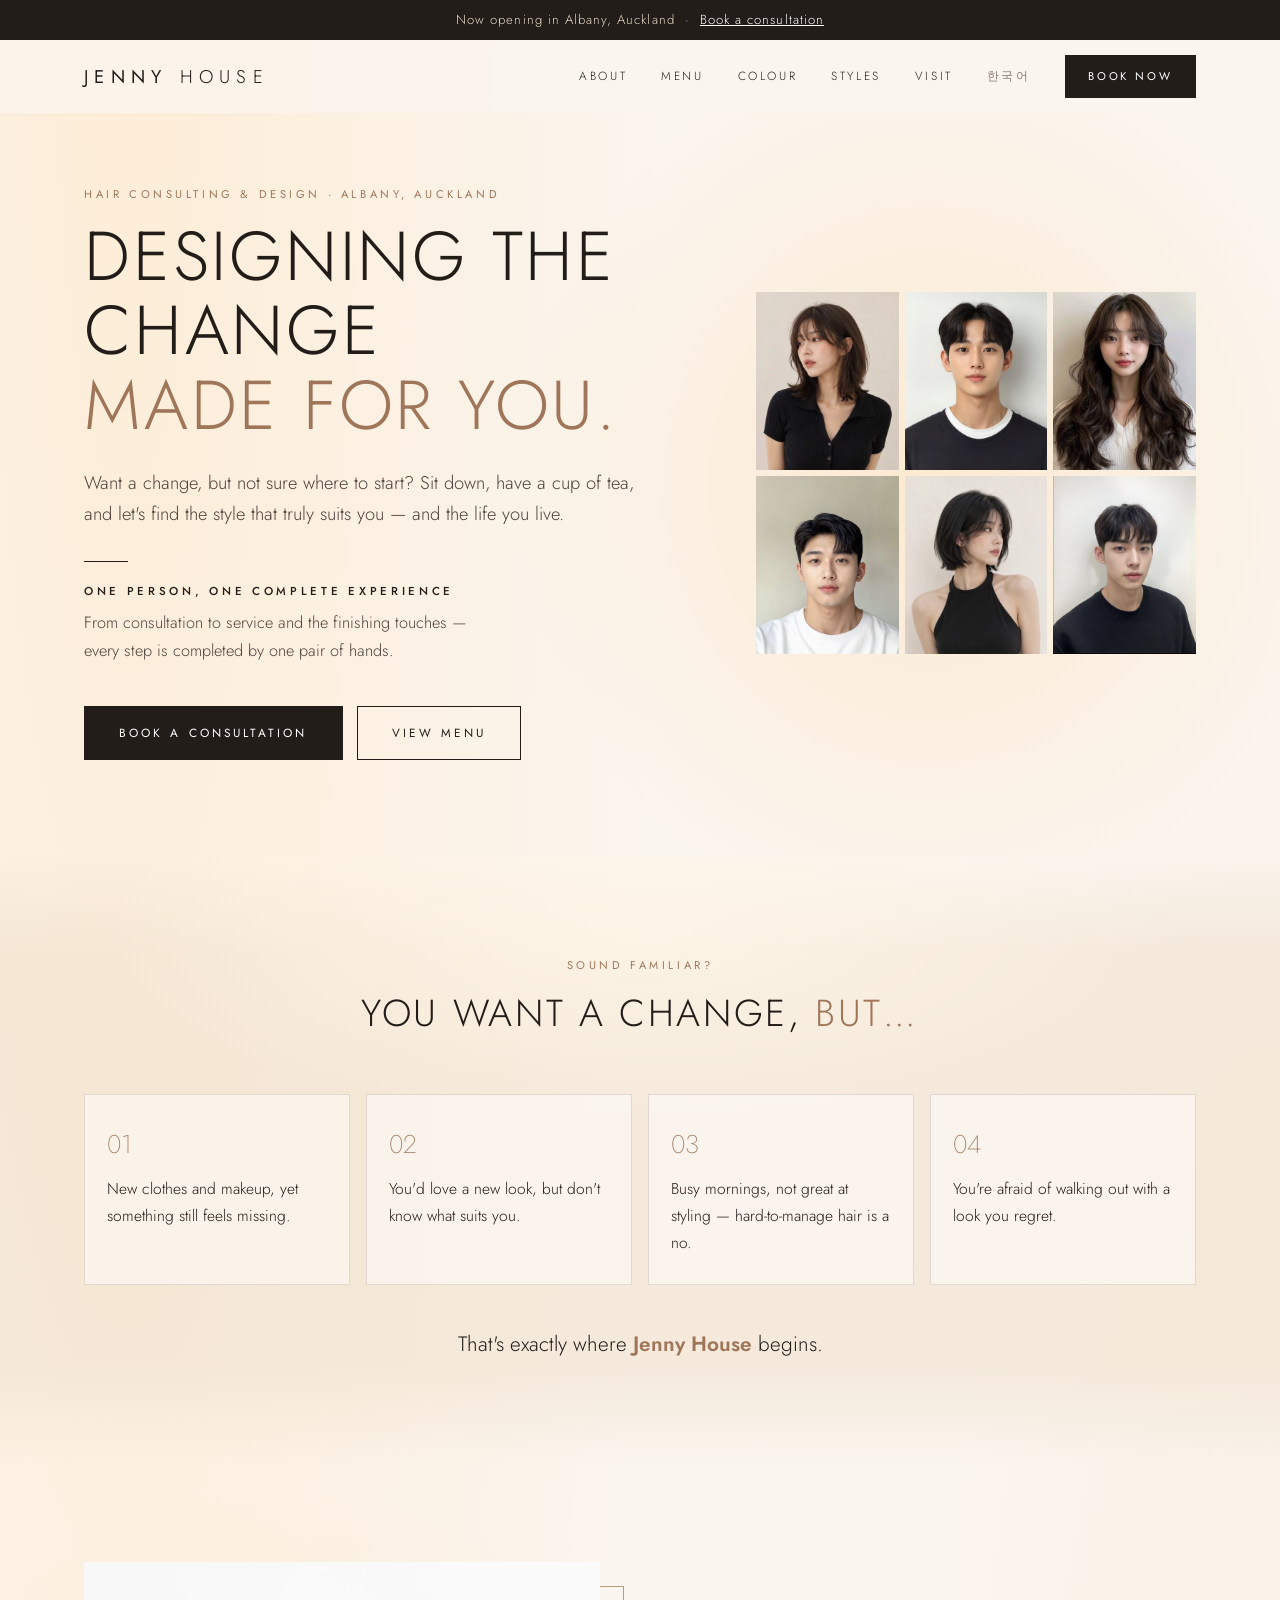
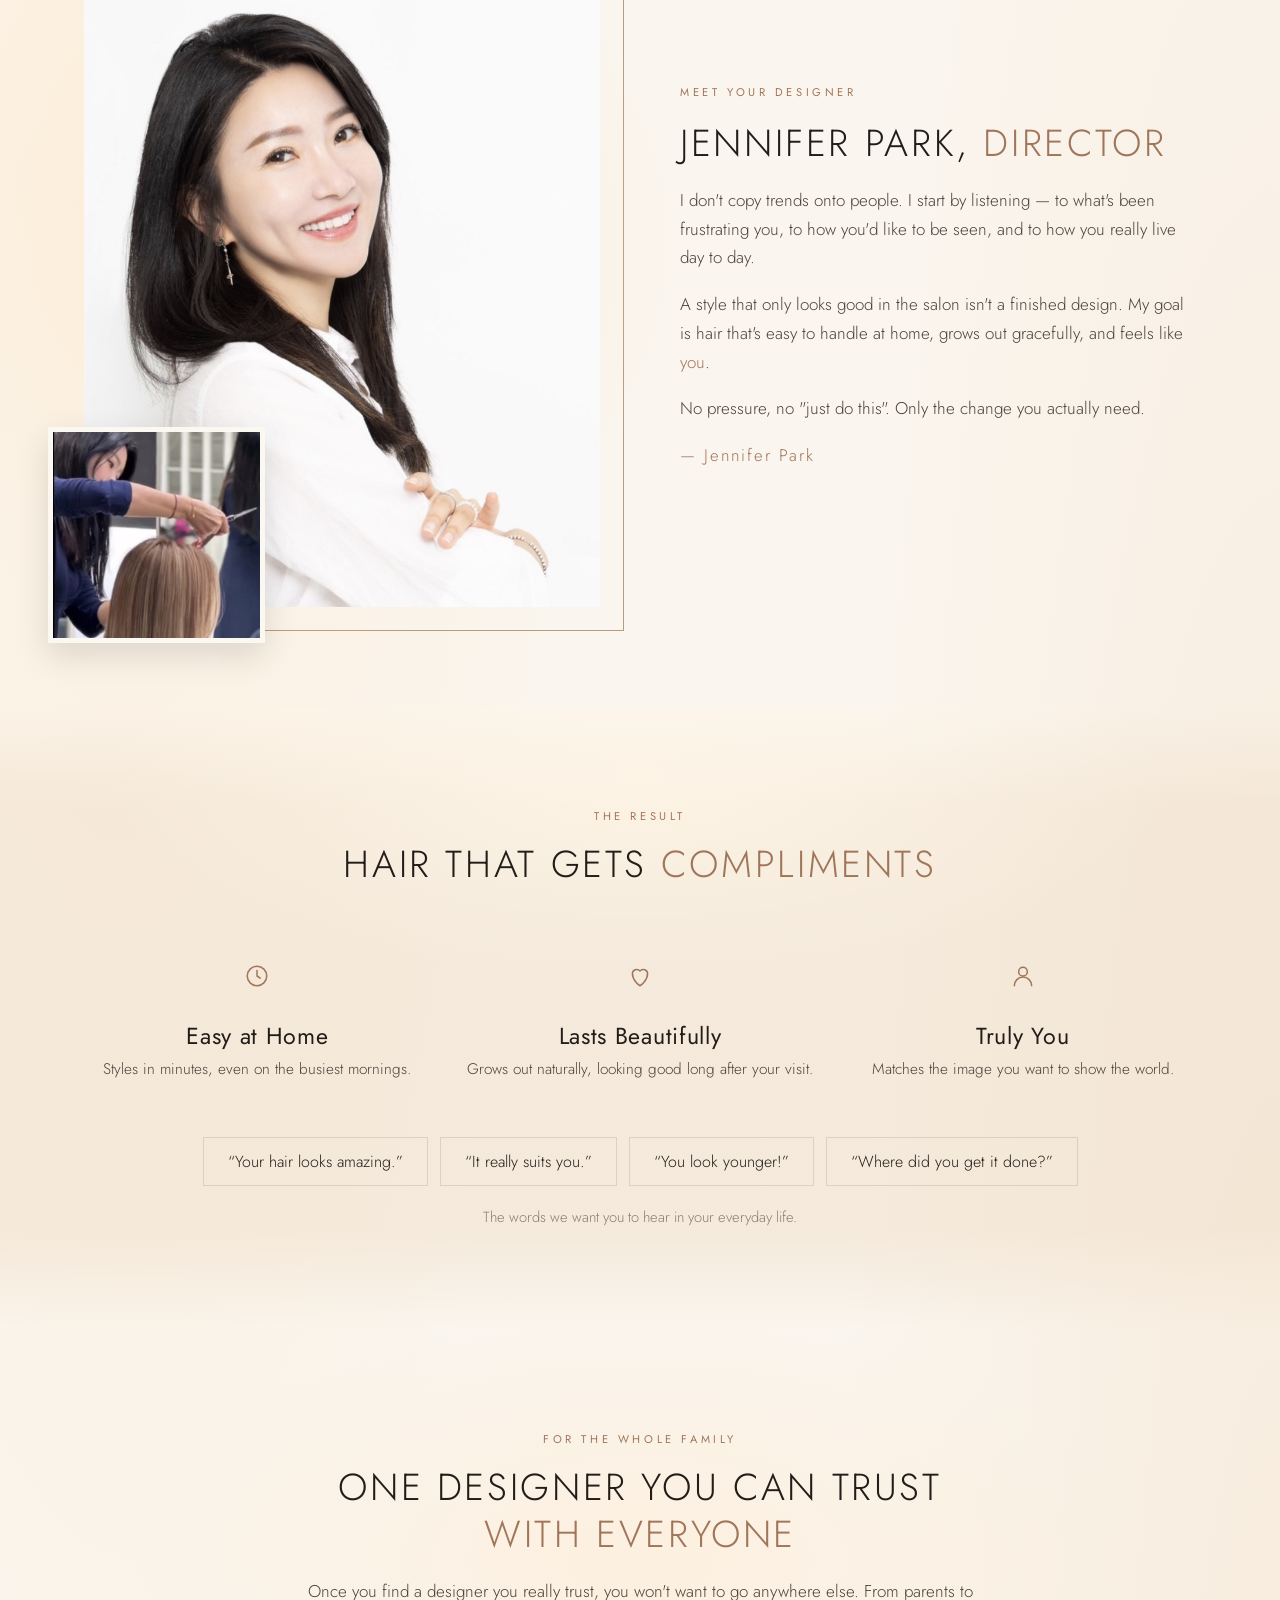
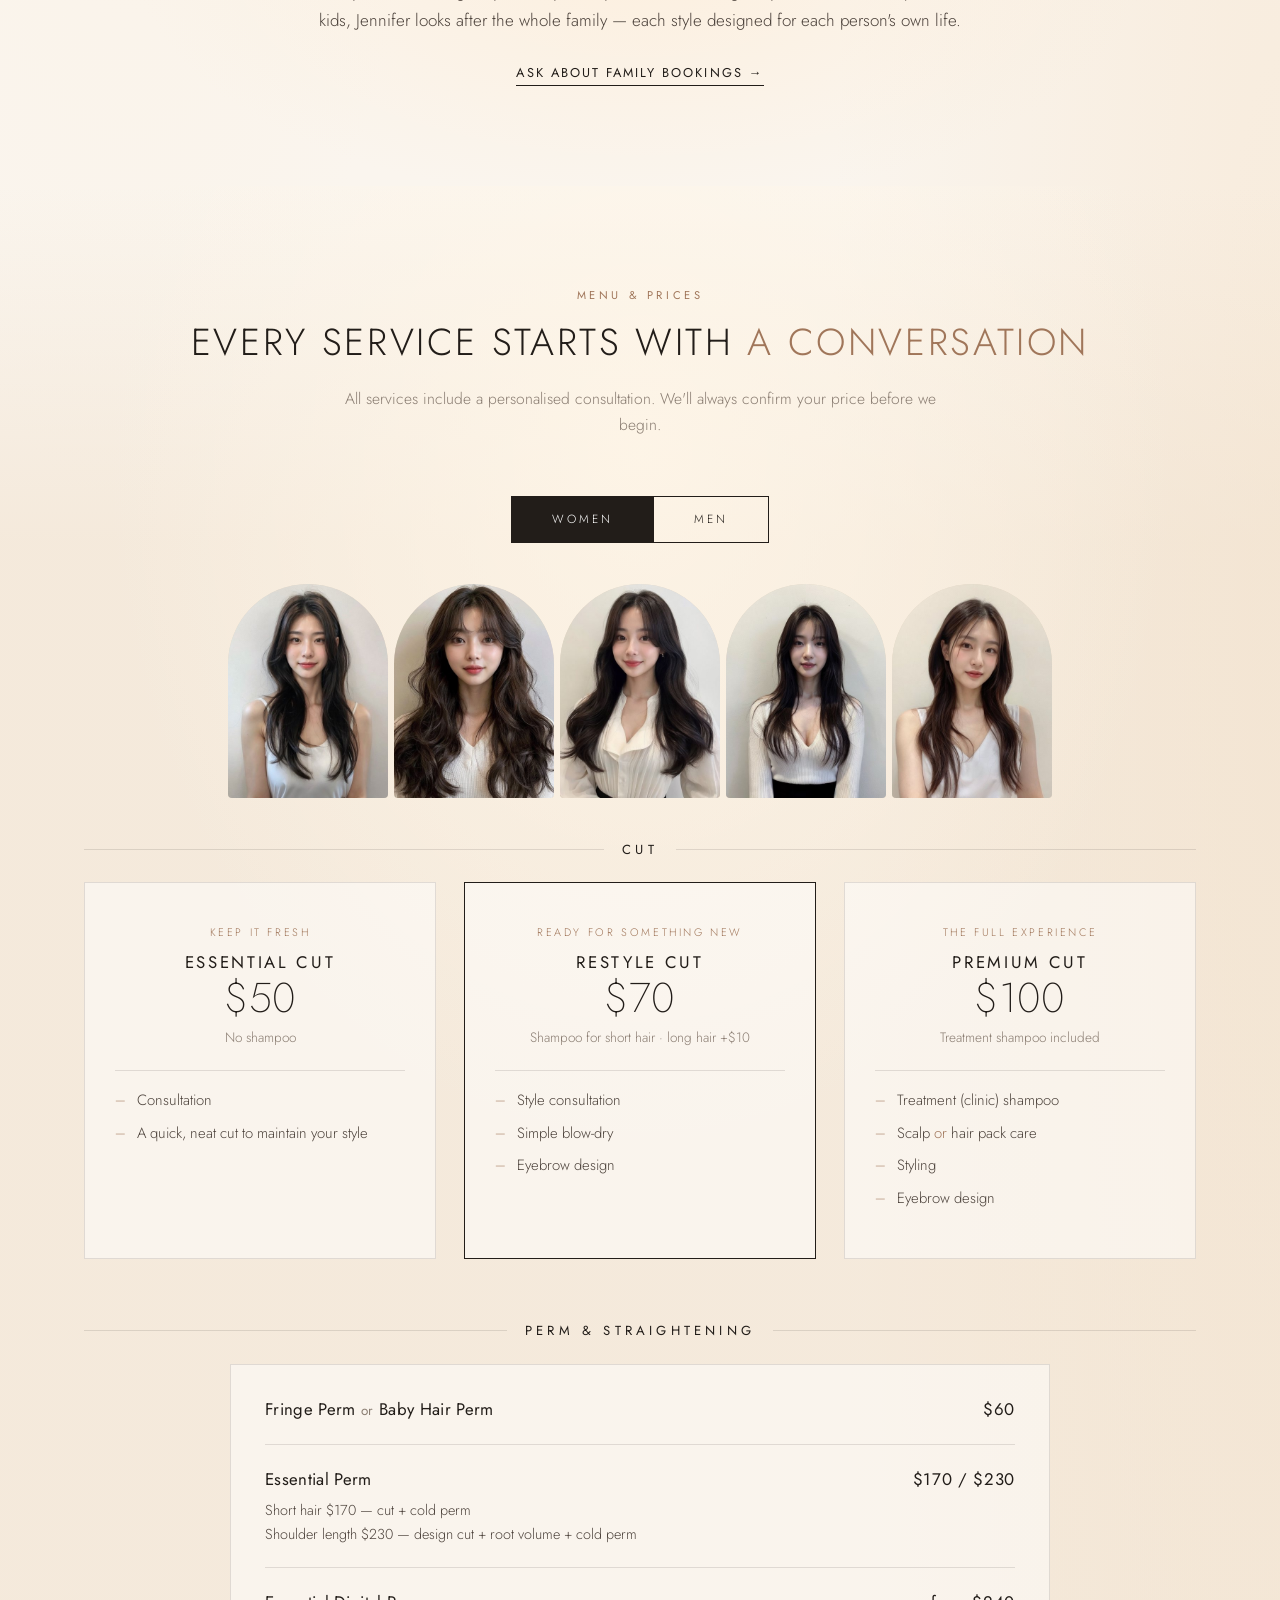
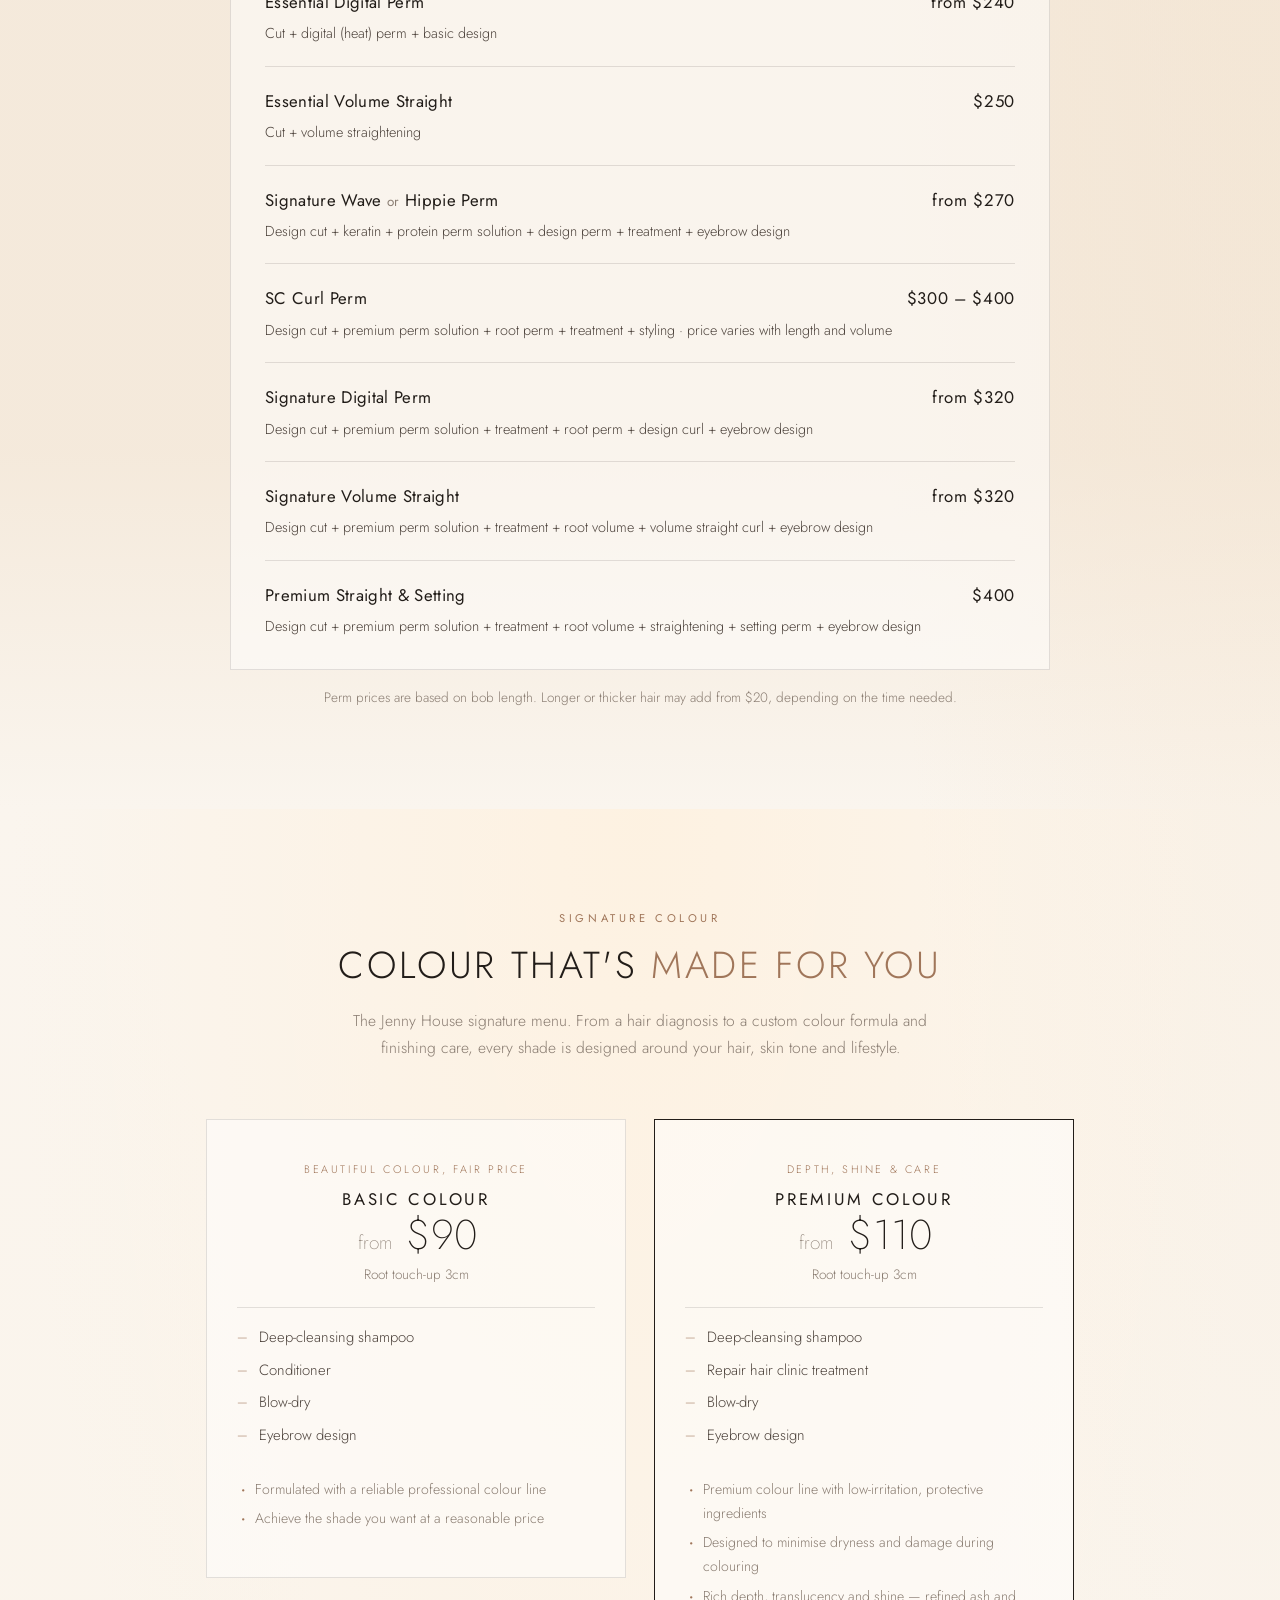
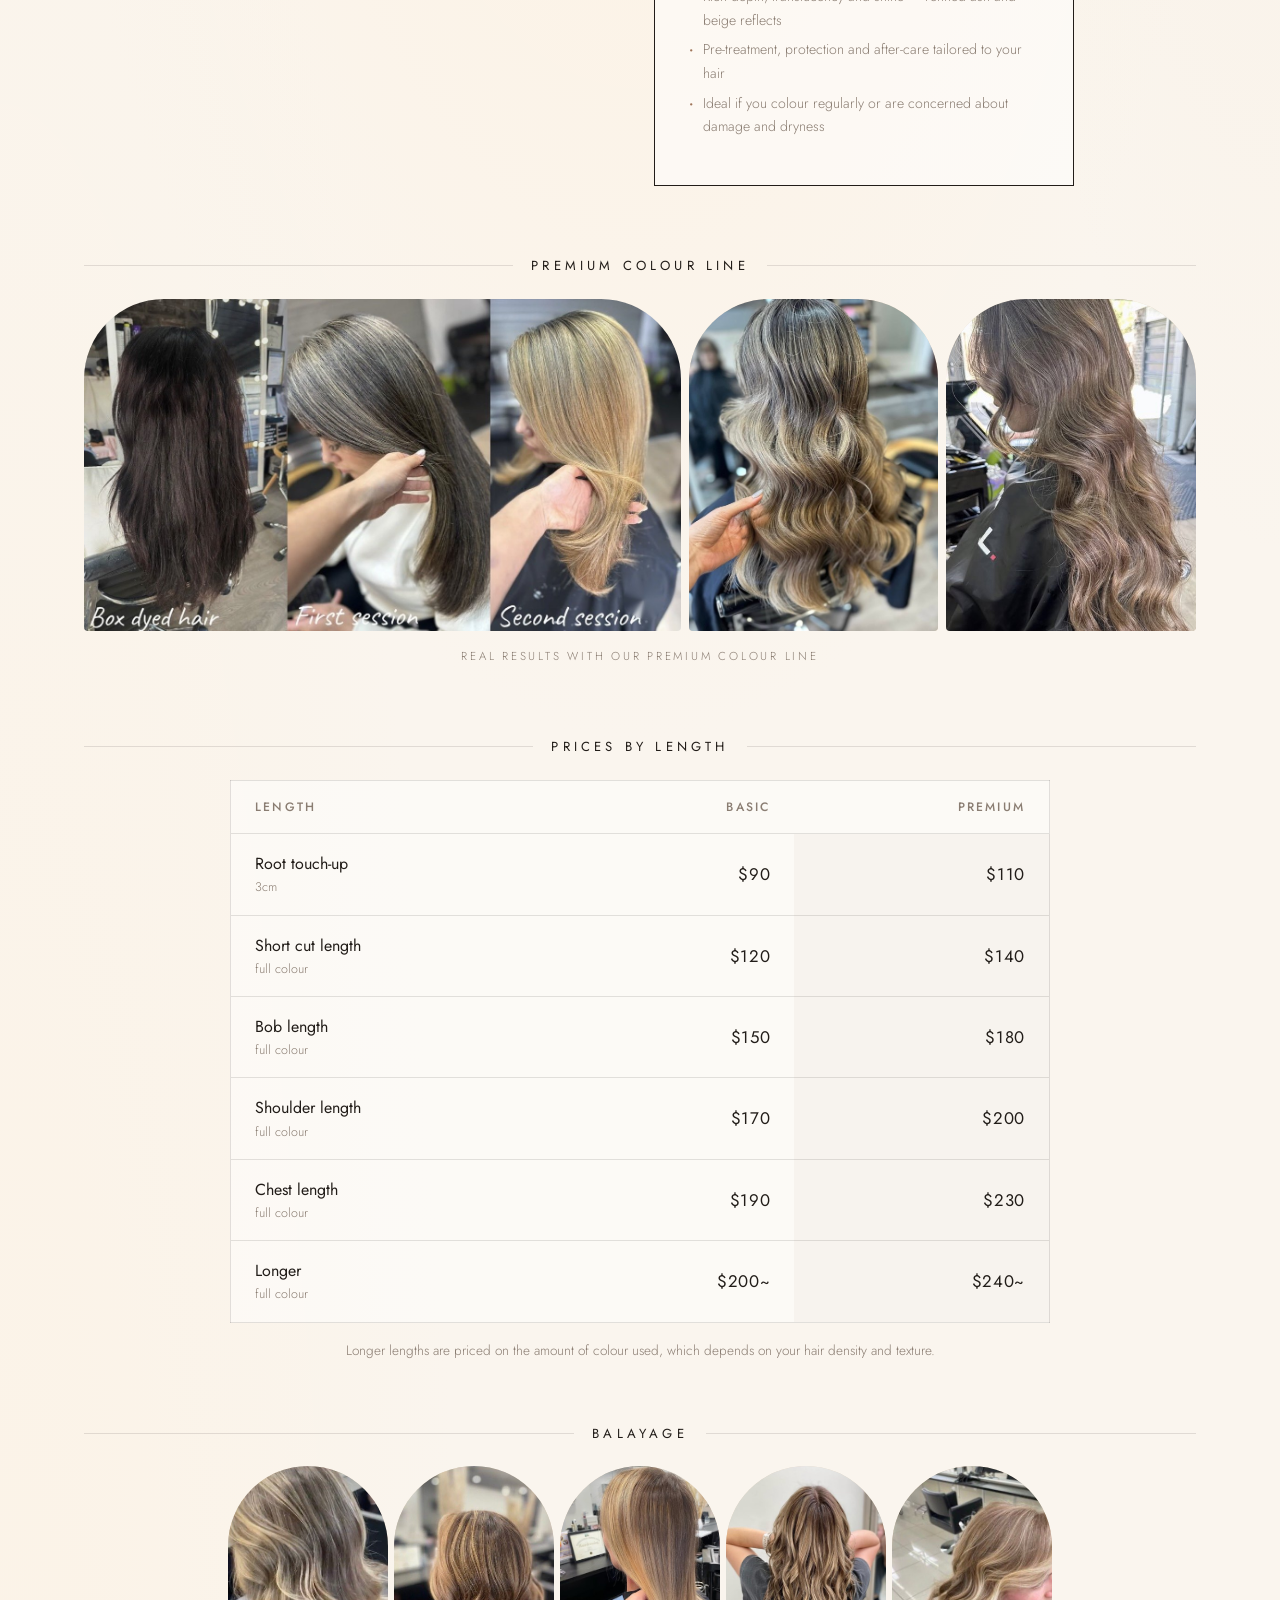
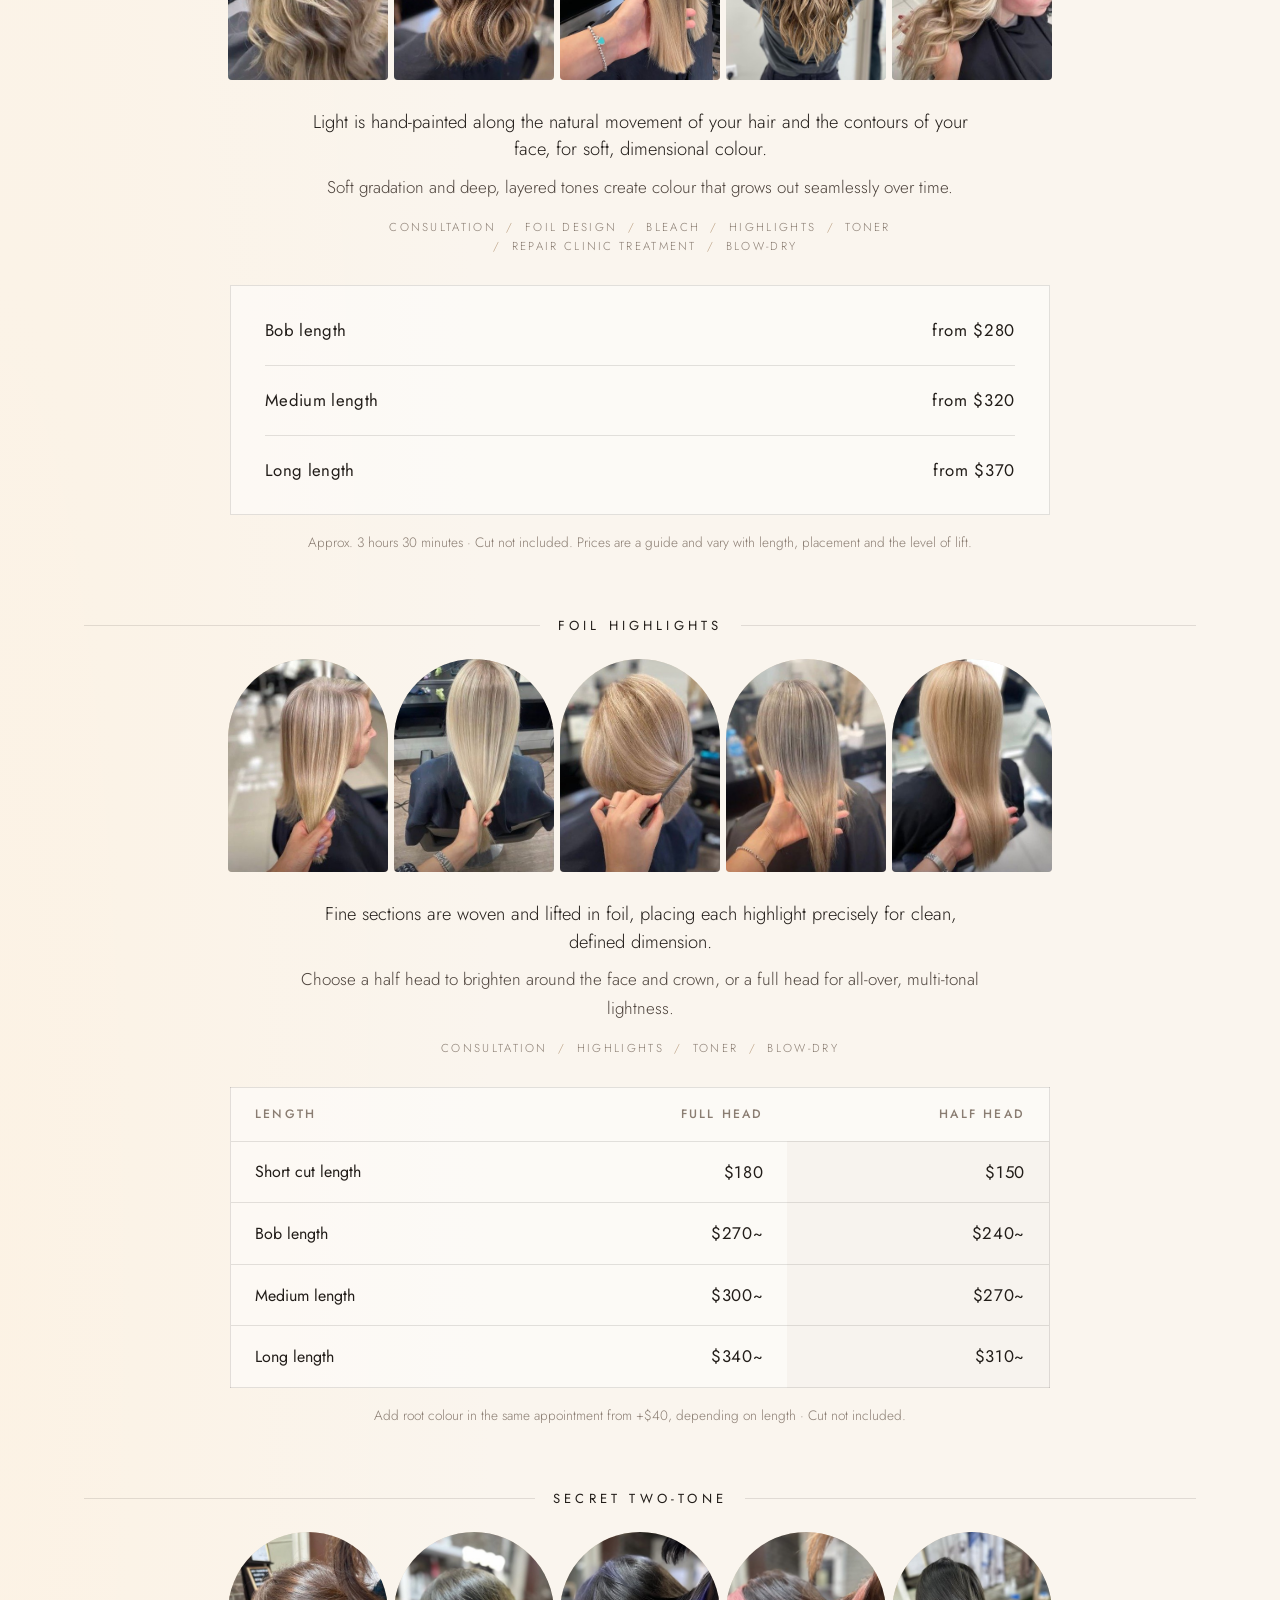
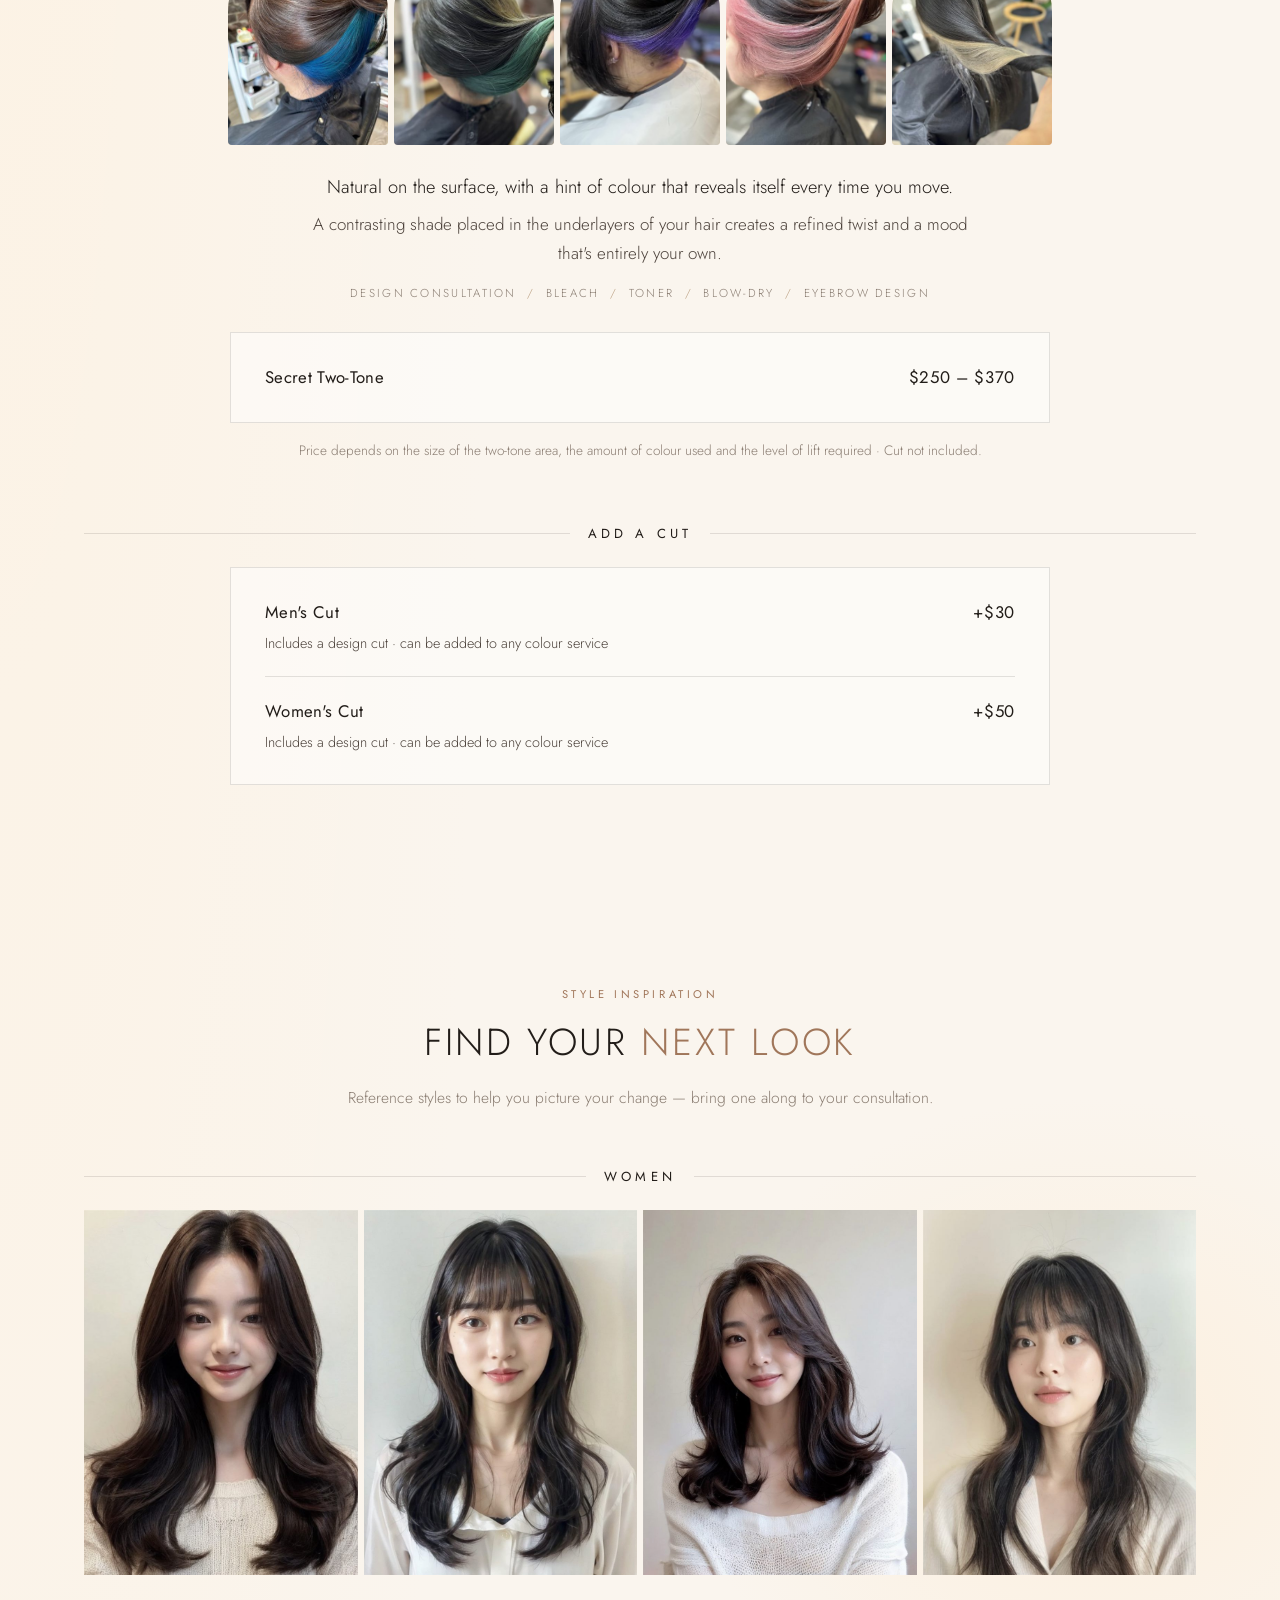
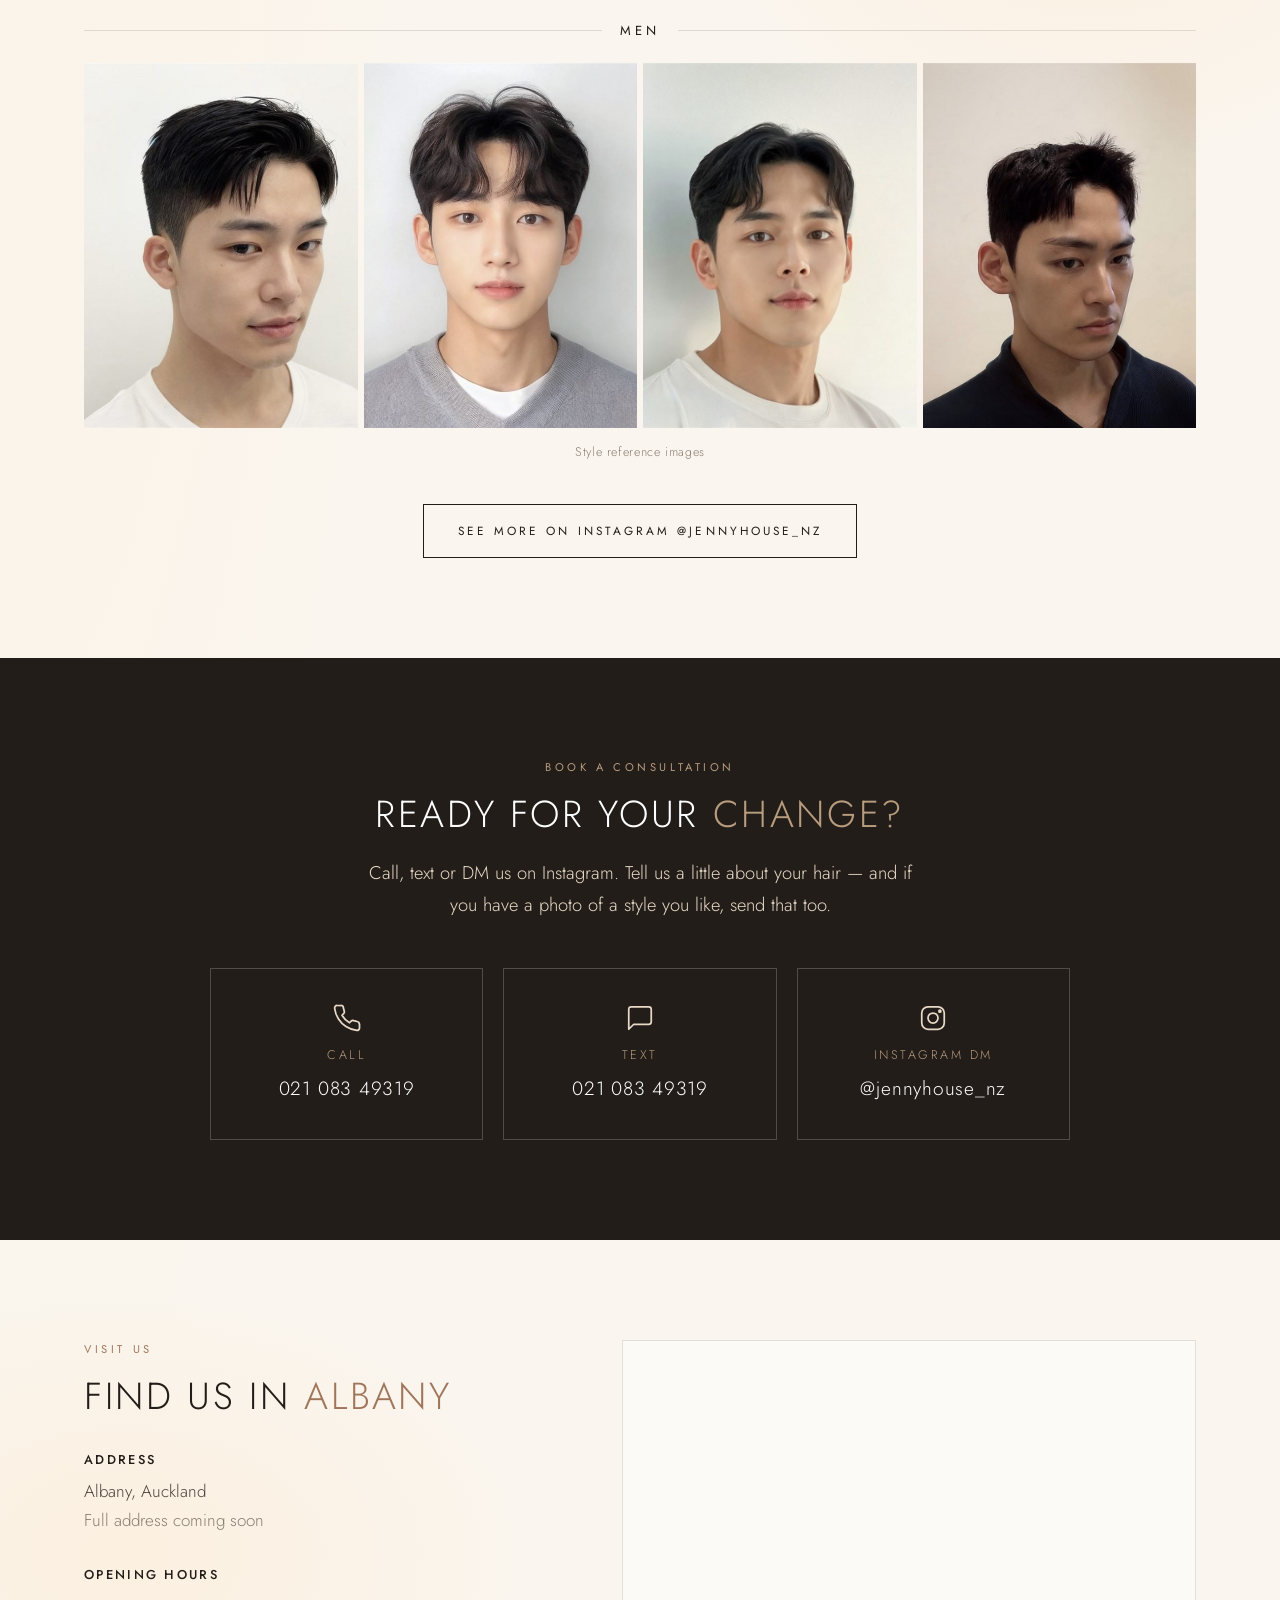
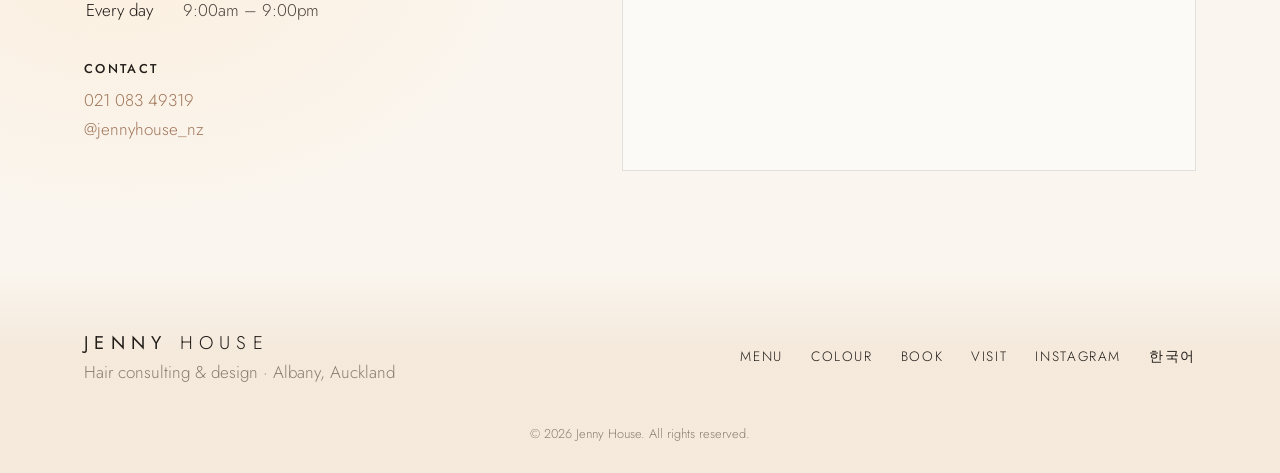
==== commit ac79d5f1: "Replace colour videos with photos; update balayage and two-tone rows - Premium Colour Line: videos r" ====
--- a/index.html
+++ b/index.html
@@ -379,14 +379,12 @@
       </div>
 
       <h3 class="menu-group">Premium Colour Line</h3>
-      <div class="video-strip">
-        <video poster="videos/premium-1.jpg" muted loop playsinline preload="none" aria-label="Premium colour result video 1"><source src="videos/premium-1.mp4" type="video/mp4"><source src="videos/premium-1.webm" type="video/webm"></video>
-        <video poster="videos/premium-2.jpg" muted loop playsinline preload="none" aria-label="Premium colour result video 2"><source src="videos/premium-2.mp4" type="video/mp4"><source src="videos/premium-2.webm" type="video/webm"></video>
-        <video poster="videos/premium-3.jpg" muted loop playsinline preload="none" aria-label="Premium colour result video 3"><source src="videos/premium-3.mp4" type="video/mp4"><source src="videos/premium-3.webm" type="video/webm"></video>
-        <video poster="videos/premium-4.jpg" muted loop playsinline preload="none" aria-label="Premium colour result video 4"><source src="videos/premium-4.mp4" type="video/mp4"><source src="videos/premium-4.webm" type="video/webm"></video>
-        <video poster="videos/premium-5.jpg" muted loop playsinline preload="none" aria-label="Premium colour result video 5"><source src="videos/premium-5.mp4" type="video/mp4"><source src="videos/premium-5.webm" type="video/webm"></video>
-      </div>
-      <p class="video-caption">Real results with our premium colour line</p>
+      <div class="premium-photos">
+        <img class="wide" src="images/premium-before-after.jpg" alt="Colour correction from box-dyed hair to soft blonde over two sessions" loading="lazy">
+        <img src="images/premium-1.jpg" alt="Ash beige blended colour on long waves" loading="lazy">
+        <img src="images/premium-2.jpg" alt="Mushroom brown colour on long waves" loading="lazy">
+      </div>
+      <p class="photo-caption">Real results with our premium colour line</p>
 
       <h3 class="menu-group">Prices by Length</h3>
       <table class="color-table">
@@ -408,8 +406,8 @@
       <div class="menu-photos">
         <img src="images/balayage-1.jpg" alt="Ash blonde balayage on soft waves" loading="lazy">
         <img src="images/balayage-2.jpg" alt="Warm caramel balayage on a wavy bob" loading="lazy">
-        <img src="images/balayage-3.jpg" alt="Long blonde balayage with loose waves" loading="lazy">
-        <img src="images/balayage-4.jpg" alt="Golden balayage on a shoulder-length cut" loading="lazy">
+        <img src="images/balayage-3.jpg" alt="Soft blonde balayage on a straight lob" loading="lazy">
+        <img src="images/balayage-4.jpg" alt="Bronde balayage on long loose waves" loading="lazy">
         <img src="images/balayage-5.jpg" alt="Soft beige balayage with face-framing waves" loading="lazy">
       </div>
       <div class="color-intro">
@@ -463,10 +461,10 @@
       <h3 class="menu-group">Secret Two-Tone</h3>
       <div class="menu-photos">
         <img src="images/two-tone-1.jpg" alt="Hidden ocean-blue two-tone under brown hair" loading="lazy">
-        <img src="images/two-tone-2.jpg" alt="Ash blonde secret two-tone under dark hair" loading="lazy">
         <img src="images/two-tone-3.jpg" alt="Emerald green secret two-tone" loading="lazy">
         <img src="images/two-tone-4.jpg" alt="Violet secret two-tone on a bob" loading="lazy">
         <img src="images/two-tone-5.jpg" alt="Rose pink secret two-tone" loading="lazy">
+        <img src="images/two-tone-2.jpg" alt="Ash blonde secret two-tone under dark hair" loading="lazy">
       </div>
       <div class="color-intro">
         <p class="color-lead">Natural on the surface, with a hint of colour that reveals itself every time you move.</p>
--- a/style.css
+++ b/style.css
@@ -494,10 +494,11 @@
 .hero-promise p:last-child { font-size: 1.02rem; font-weight: 300; color: var(--text); line-height: 1.7; }
 
 /* 프리미엄 컬러 라인 영상 */
-.video-strip { display: flex; flex-wrap: wrap; justify-content: center; gap: 10px; }
-.video-strip video { flex: 0 0 calc((100% - 20px) / 3); min-width: 0; width: 100%; aspect-ratio: 16 / 9; object-fit: cover; display: block; background: var(--sand); border-radius: 60px 60px 4px 4px; }
-.video-caption { text-align: center; font-size: .72rem; letter-spacing: .24em; text-transform: uppercase; color: var(--muted); margin-top: 1rem; }
-.color-cards + .menu-group, .video-caption + .menu-group { margin-top: 4.5rem; }
+.premium-photos { display: grid; grid-template-columns: 1.794fr .75fr .75fr; gap: 8px; align-items: start; }
+.premium-photos img { width: 100%; aspect-ratio: 3 / 4; object-fit: cover; object-position: center 35%; border-radius: 80px 80px 4px 4px; background: var(--sand); }
+.premium-photos img.wide { aspect-ratio: 1290 / 719; object-position: center; }
+.photo-caption { text-align: center; font-size: .72rem; letter-spacing: .24em; text-transform: uppercase; color: var(--muted); margin-top: 1rem; }
+.color-cards + .menu-group, .photo-caption + .menu-group { margin-top: 4.5rem; }
 
 /* 한국어 페이지 */
 html[lang="ko"] body { font-weight: 300; }
@@ -512,7 +513,7 @@
 html[lang="ko"] .ml-name { font-size: 1rem; }
 html[lang="ko"] .color-table tbody th { font-size: .98rem; }
 html[lang="ko"] .chips li { letter-spacing: .08em; font-size: .78rem; }
-html[lang="ko"] .video-caption { letter-spacing: .12em; font-size: .78rem; }
+html[lang="ko"] .photo-caption { letter-spacing: .12em; font-size: .78rem; }
 html[lang="ko"] .price, html[lang="ko"] .ml-price, html[lang="ko"] .signature { font-family: "Jost", sans-serif; }
 html[lang="ko"] .signature { font-family: var(--serif); }
 .price, .ml-price, .color-table td { font-variant-numeric: lining-nums; }
@@ -567,10 +568,9 @@
   .menu-photos { justify-content: flex-start; overflow-x: auto; scroll-snap-type: x mandatory; scroll-padding: 0 16px; margin: 0 -16px 32px; padding: 0 16px 6px; gap: 10px; scrollbar-width: none; }
   .menu-photos::-webkit-scrollbar { display: none; }
   .menu-photos img { flex-basis: 120px; width: 120px; scroll-snap-align: start; border-radius: 60px 60px 4px 4px; }
-  .video-strip { display: flex; overflow-x: auto; scroll-snap-type: x mandatory; scroll-padding: 0 16px; margin: 0 -16px; padding: 0 16px; scrollbar-width: none; }
-  .video-strip::-webkit-scrollbar { display: none; }
-  .video-strip { flex-wrap: nowrap; justify-content: flex-start; gap: 8px; }
-  .video-strip video { flex: 0 0 82%; min-width: 0; scroll-snap-align: start; border-radius: 48px 48px 4px 4px; }
+  .premium-photos { grid-template-columns: 1fr 1fr; gap: 6px; }
+  .premium-photos img { border-radius: 60px 60px 4px 4px; }
+  .premium-photos img.wide { grid-column: 1 / -1; border-radius: 48px 48px 4px 4px; }
   .price-card { padding: 34px 24px; }
   .menu-list { padding: 4px 18px; }
   .color-table th, .color-table td { padding: 13px 12px; }
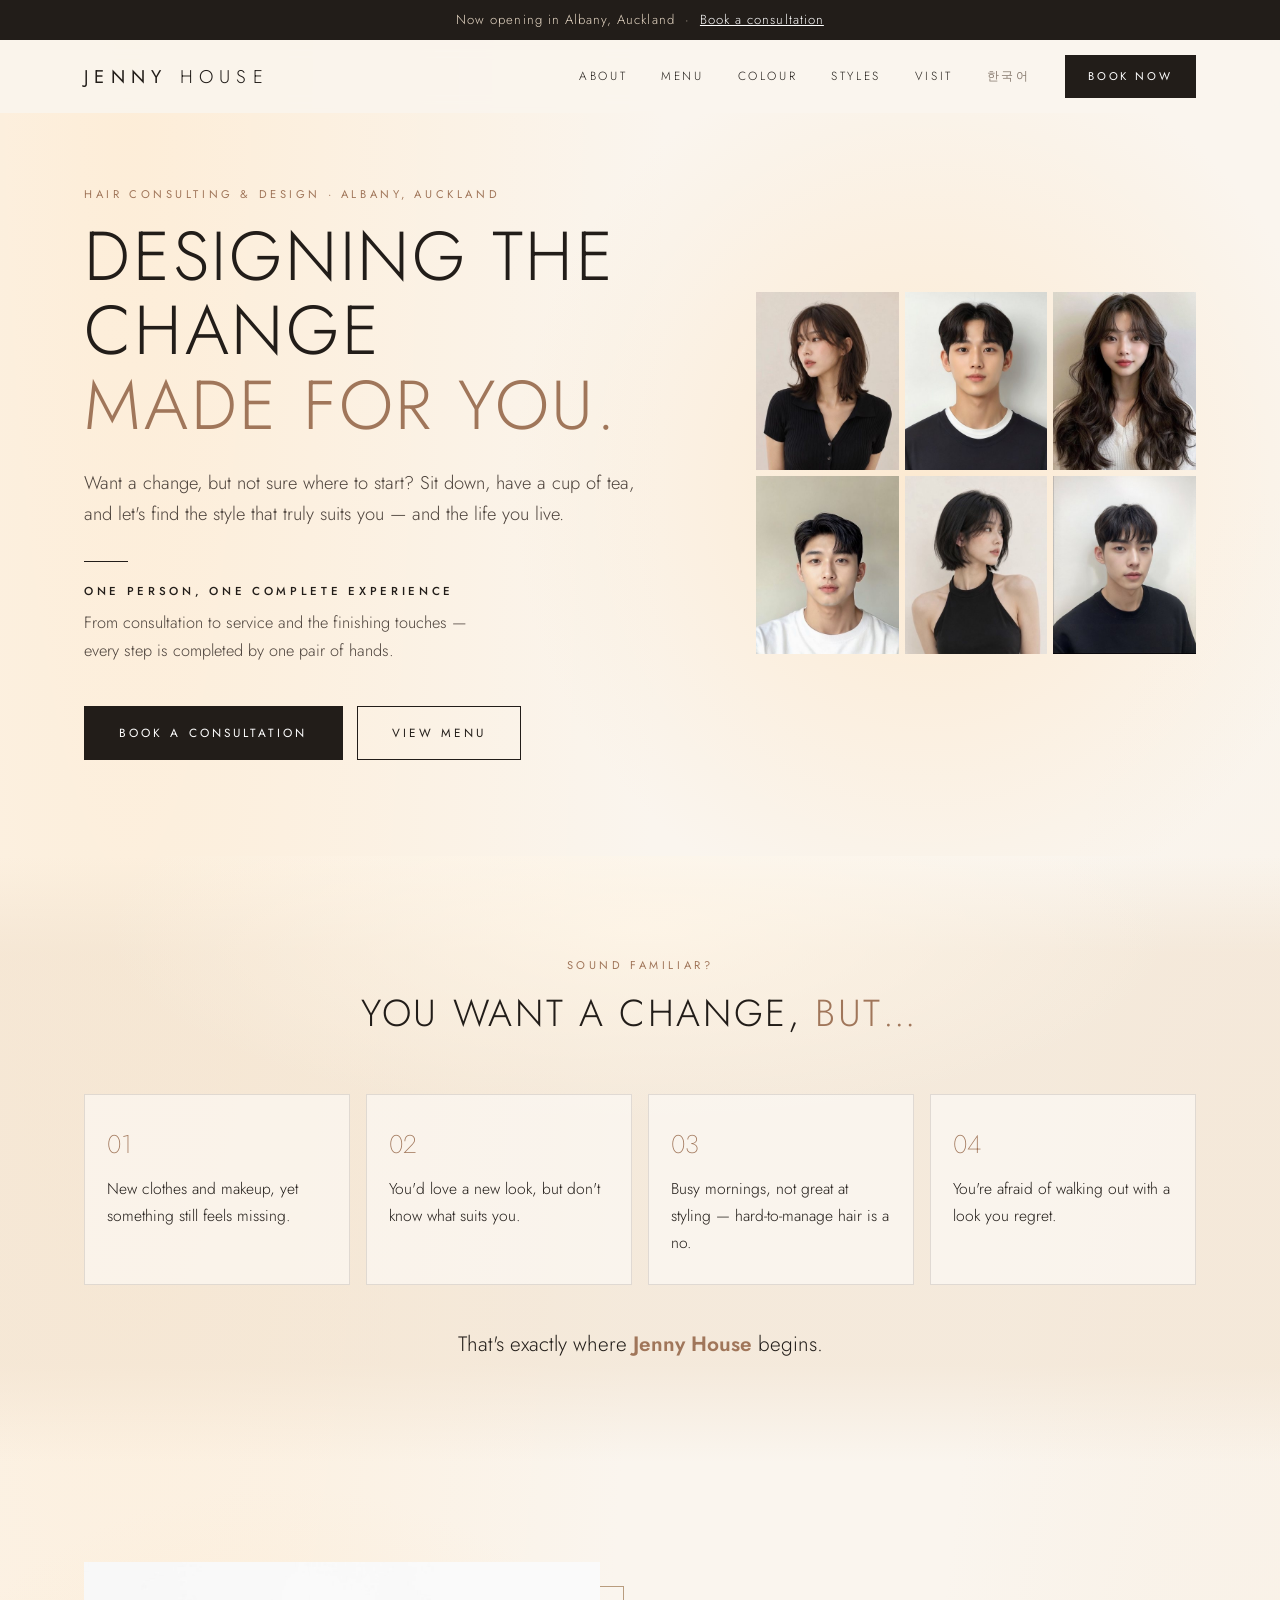
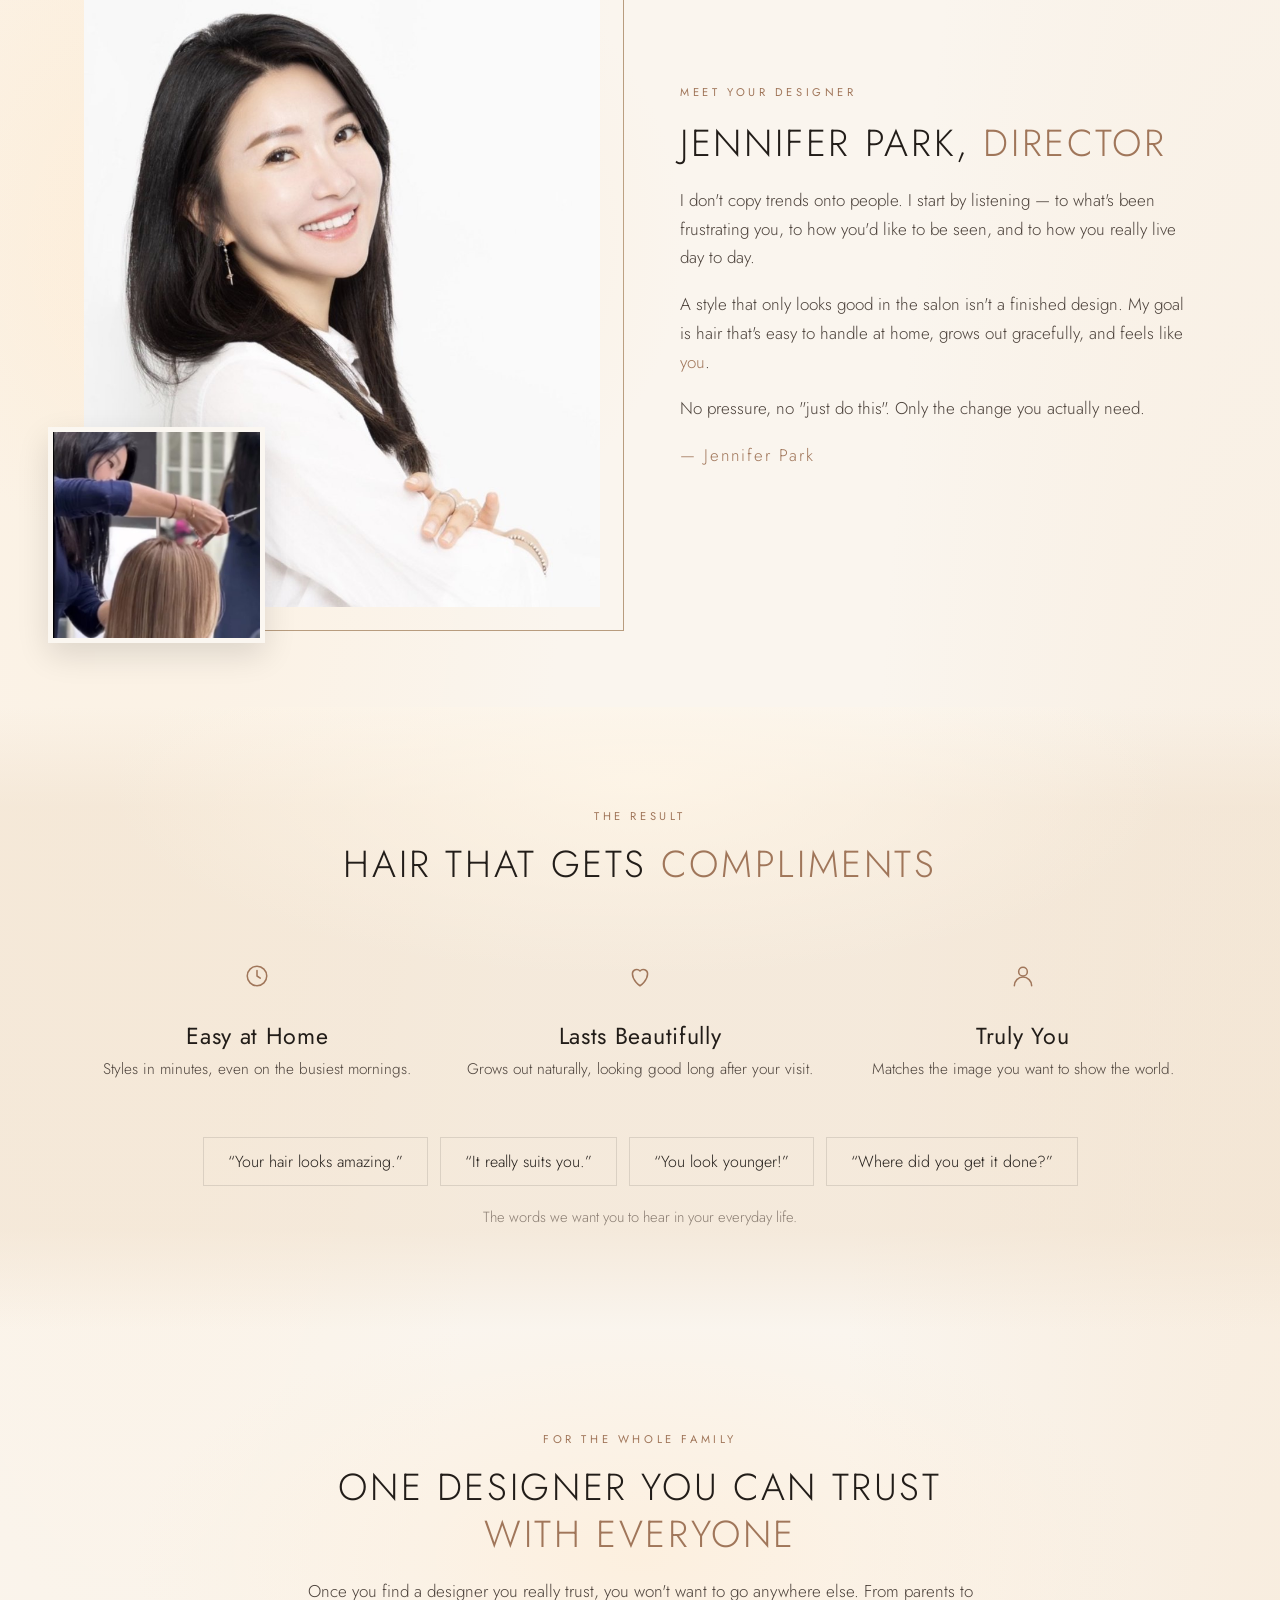
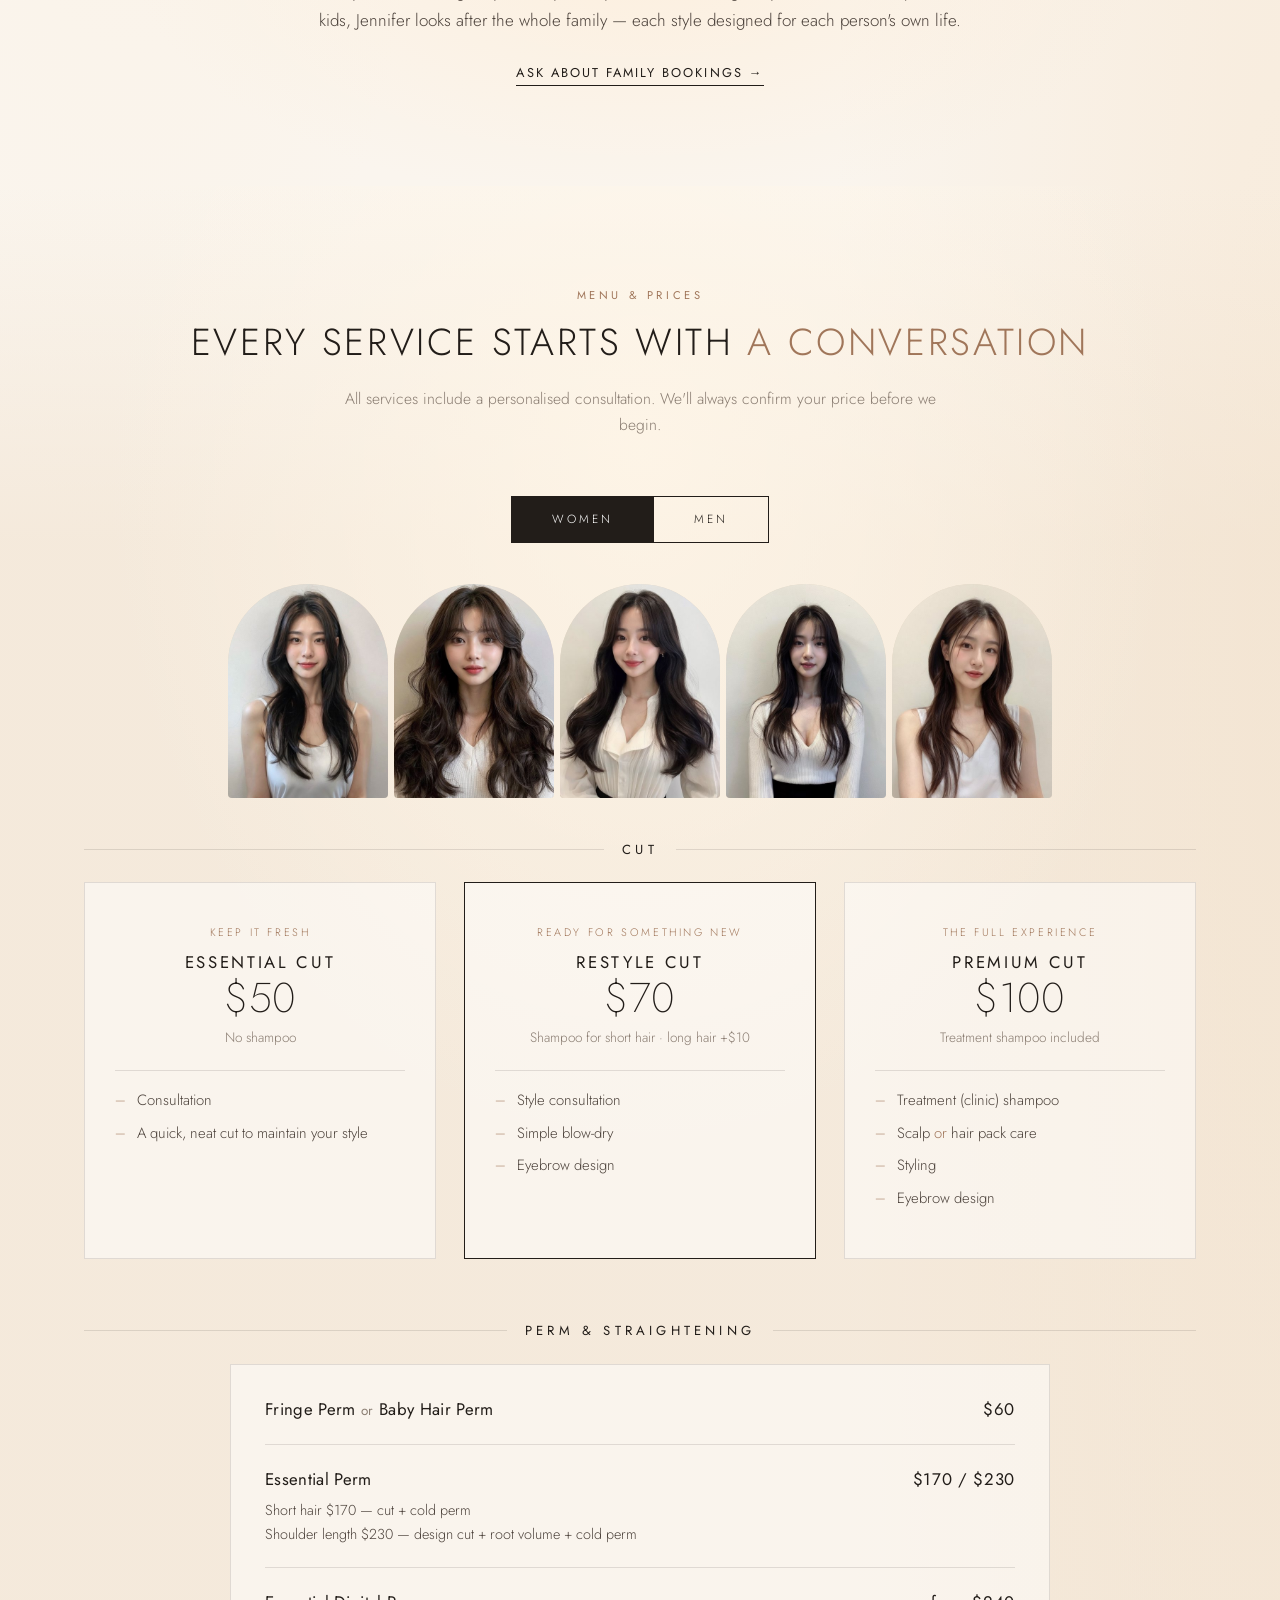
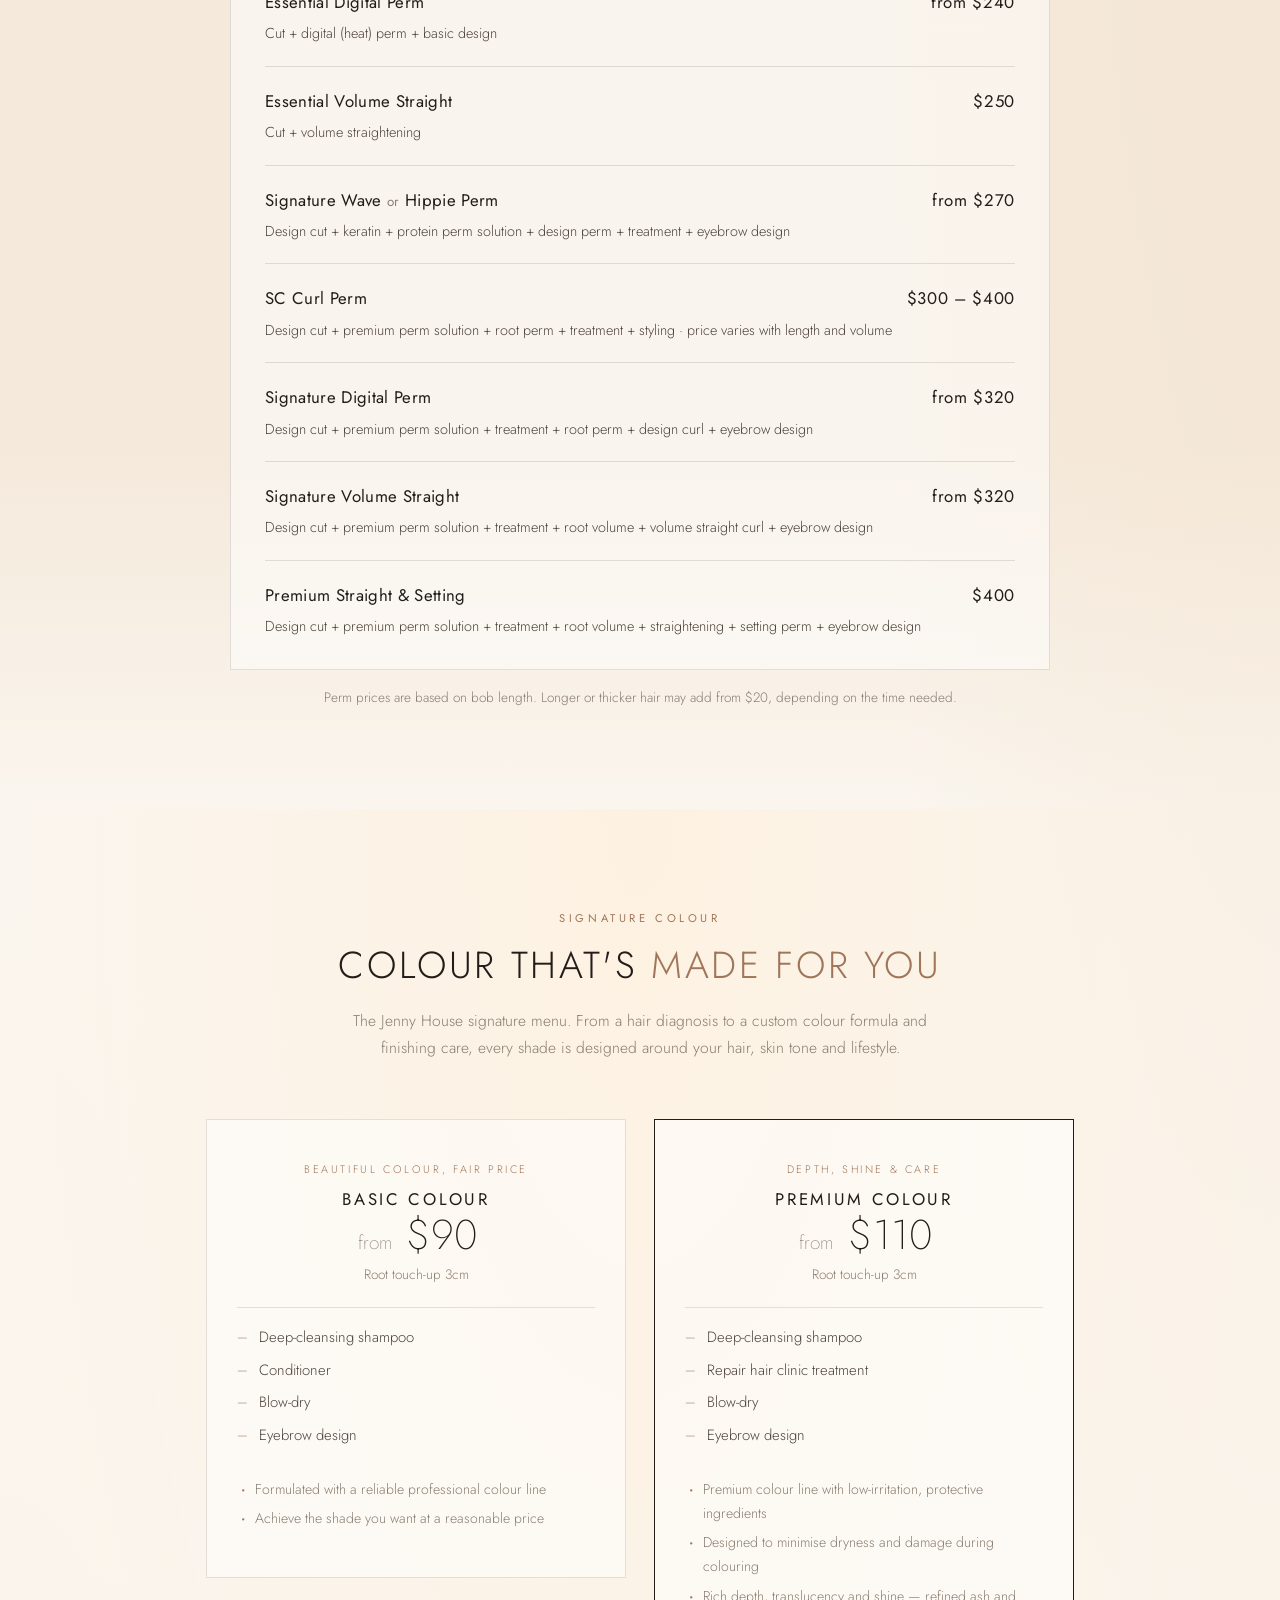
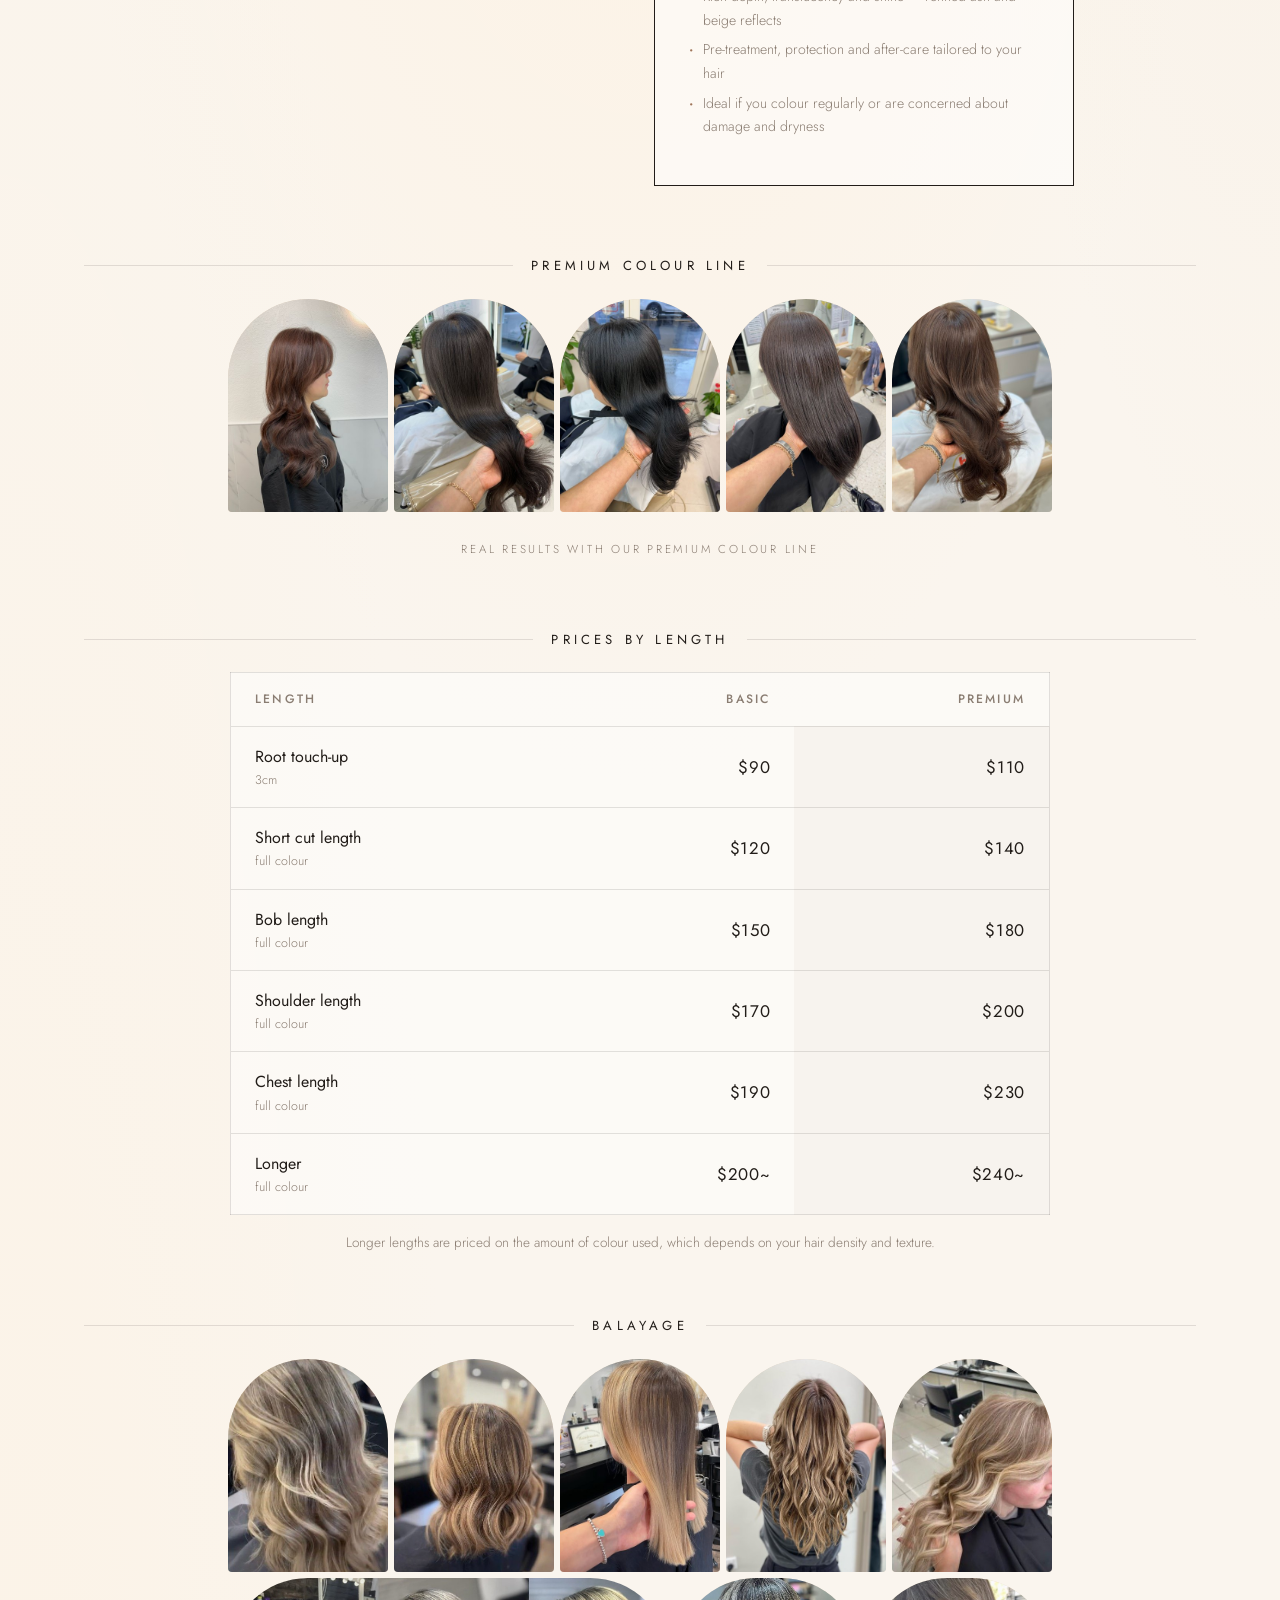
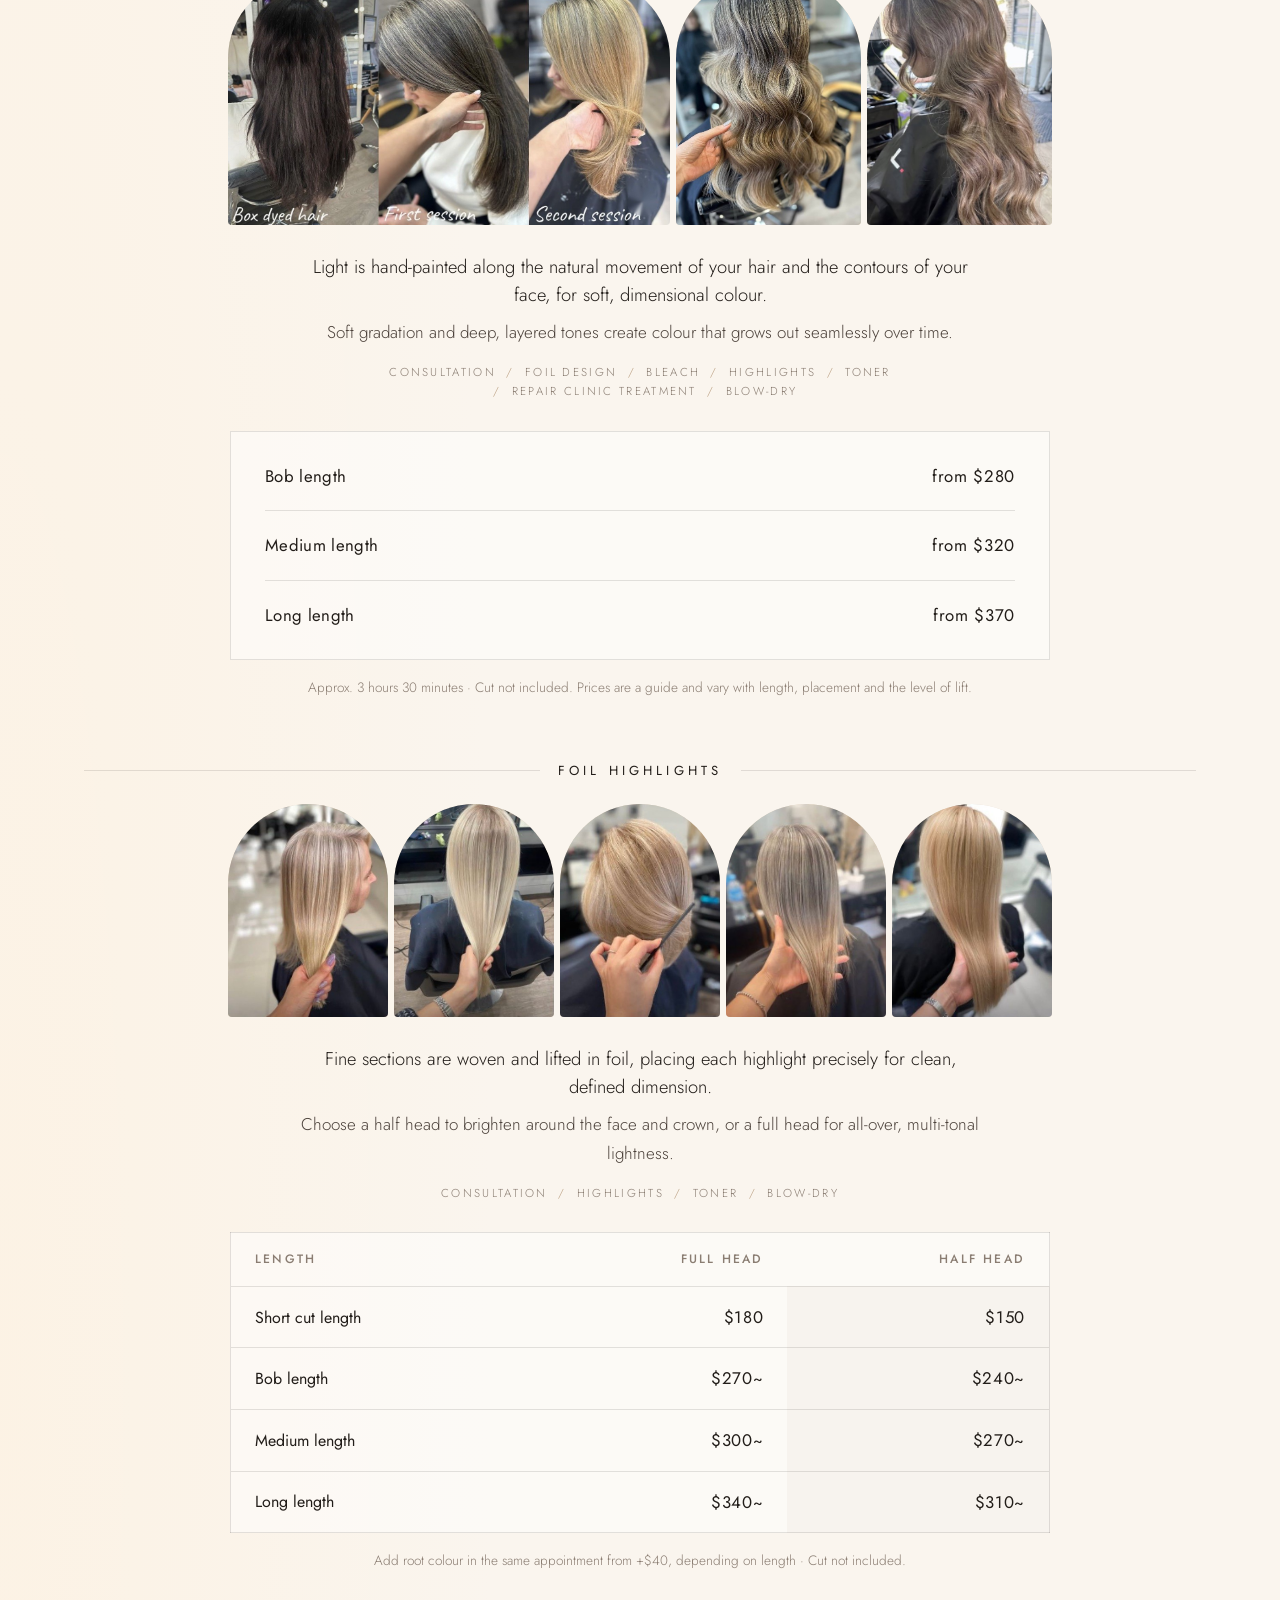
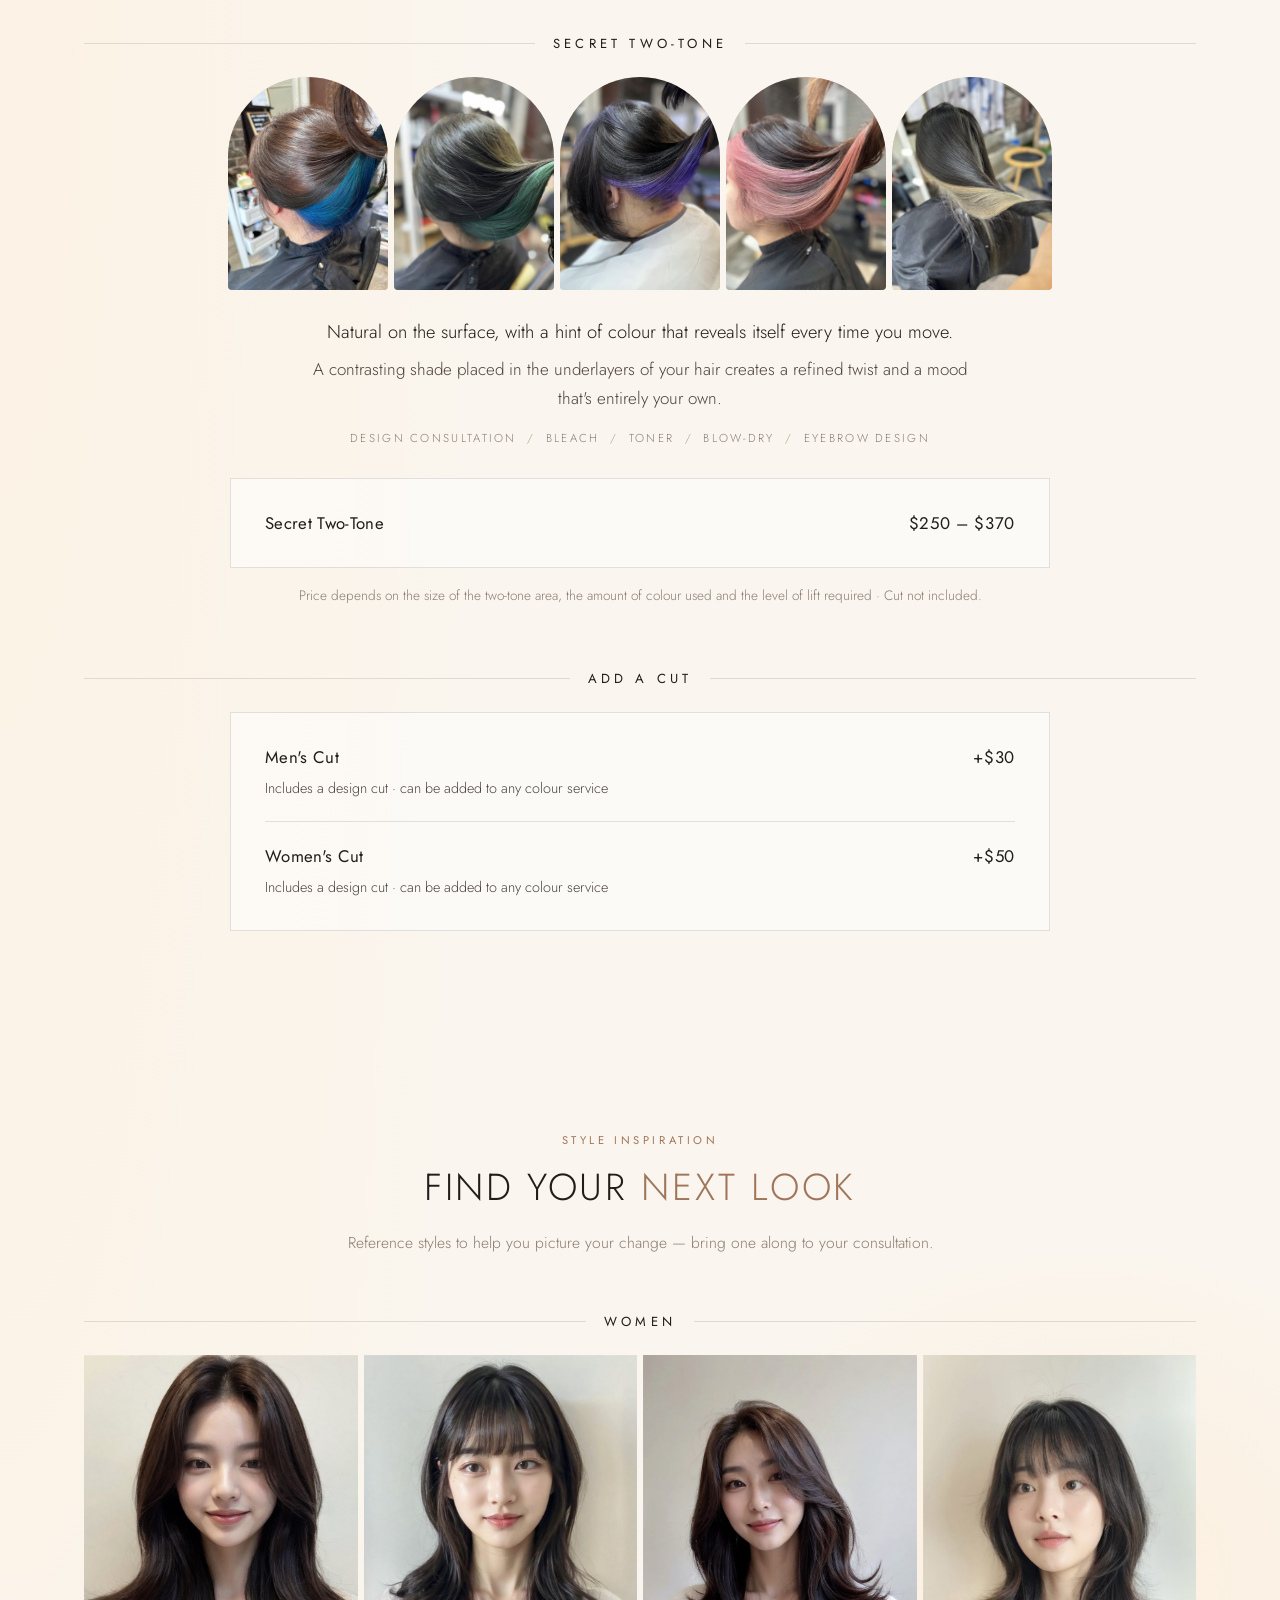
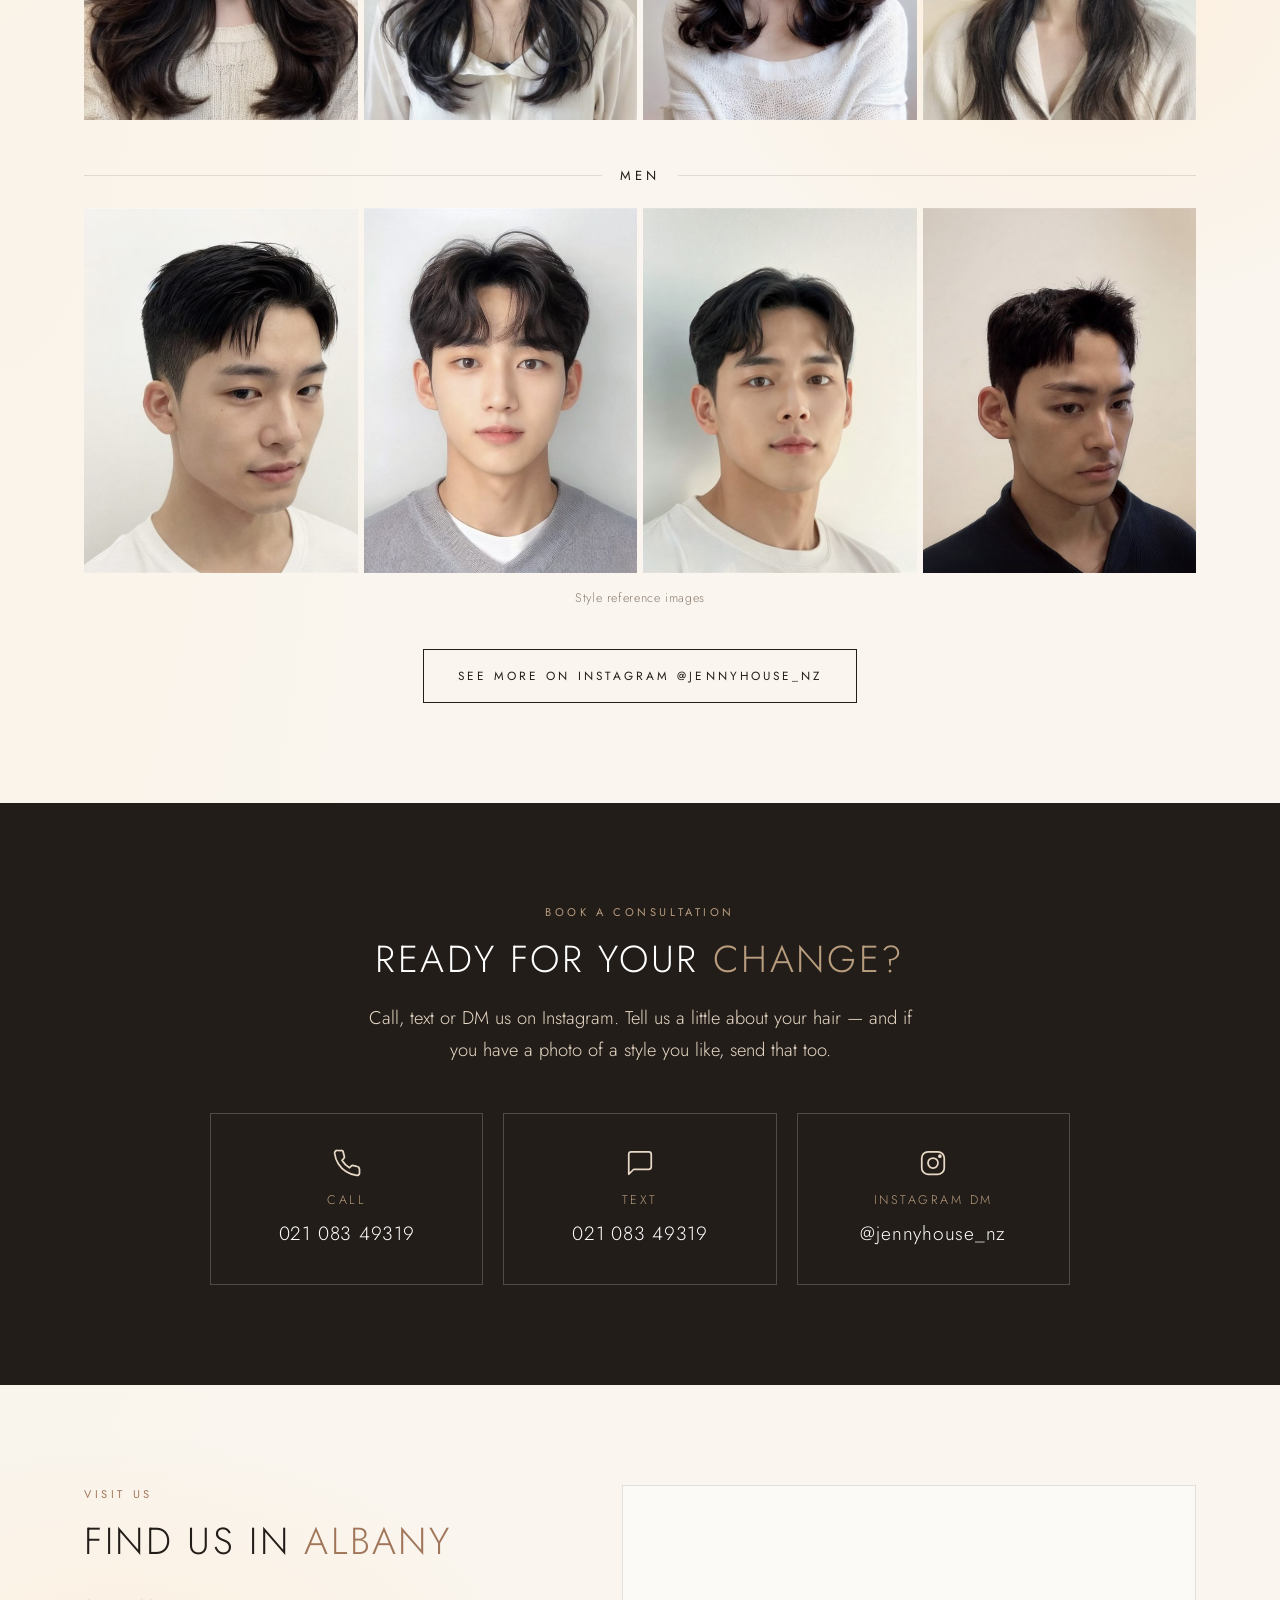
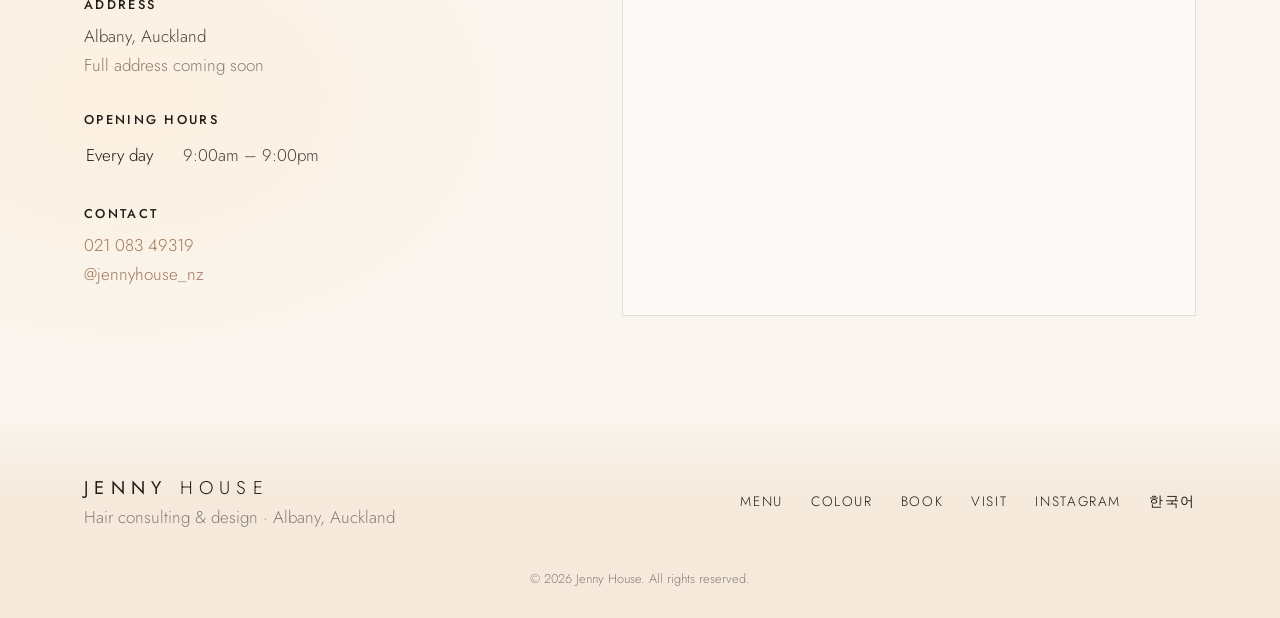
==== commit ad16f0be: "Move colour photos to Balayage; new Premium Colour Line photos - The before/after and two long-wave " ====
--- a/index.html
+++ b/index.html
@@ -379,10 +379,12 @@
       </div>
 
       <h3 class="menu-group">Premium Colour Line</h3>
-      <div class="premium-photos">
-        <img class="wide" src="images/premium-before-after.jpg" alt="Colour correction from box-dyed hair to soft blonde over two sessions" loading="lazy">
-        <img src="images/premium-1.jpg" alt="Ash beige blended colour on long waves" loading="lazy">
-        <img src="images/premium-2.jpg" alt="Mushroom brown colour on long waves" loading="lazy">
+      <div class="menu-photos">
+        <img src="images/premium-1.jpg" alt="Warm chocolate brown on long layered waves" loading="lazy">
+        <img src="images/premium-2.jpg" alt="Soft ash brown on long straight hair" loading="lazy">
+        <img src="images/premium-3.jpg" alt="Glossy blue-black on long hair" loading="lazy">
+        <img src="images/premium-4.jpg" alt="Cool mocha brown on long straight hair" loading="lazy">
+        <img src="images/premium-5.jpg" alt="Milk-tea brown on long soft waves" loading="lazy">
       </div>
       <p class="photo-caption">Real results with our premium colour line</p>
 
@@ -409,6 +411,11 @@
         <img src="images/balayage-3.jpg" alt="Soft blonde balayage on a straight lob" loading="lazy">
         <img src="images/balayage-4.jpg" alt="Bronde balayage on long loose waves" loading="lazy">
         <img src="images/balayage-5.jpg" alt="Soft beige balayage with face-framing waves" loading="lazy">
+      </div>
+      <div class="feature-photos">
+        <img class="wide" src="images/balayage-before-after.jpg" alt="Colour correction from box-dyed hair to soft blonde over two sessions" loading="lazy">
+        <img src="images/balayage-6.jpg" alt="Ash beige balayage on long waves" loading="lazy">
+        <img src="images/balayage-7.jpg" alt="Mushroom brown balayage on long waves" loading="lazy">
       </div>
       <div class="color-intro">
         <p class="color-lead">Light is hand-painted along the natural movement of your hair and the contours of your face, for soft, dimensional colour.</p>
--- a/style.css
+++ b/style.css
@@ -264,6 +264,7 @@
 
 .color-intro { max-width: 680px; margin: 0 auto 1.8rem; text-align: center; }
 .color .menu-photos { margin: 0 0 28px; }
+.menu-photos + .feature-photos { max-width: 824px; margin: -22px auto 28px; gap: 6px; }
 .color .menu-photos img { object-position: center 35%; }
 .color-intro p { margin-bottom: .6rem; }
 .color-lead { font-family: var(--serif); font-size: 1.35rem; color: var(--brown); line-height: 1.5; }
@@ -494,9 +495,9 @@
 .hero-promise p:last-child { font-size: 1.02rem; font-weight: 300; color: var(--text); line-height: 1.7; }
 
 /* 프리미엄 컬러 라인 영상 */
-.premium-photos { display: grid; grid-template-columns: 1.794fr .75fr .75fr; gap: 8px; align-items: start; }
-.premium-photos img { width: 100%; aspect-ratio: 3 / 4; object-fit: cover; object-position: center 35%; border-radius: 80px 80px 4px 4px; background: var(--sand); }
-.premium-photos img.wide { aspect-ratio: 1290 / 719; object-position: center; }
+.feature-photos { display: grid; grid-template-columns: 1.794fr .75fr .75fr; gap: 8px; align-items: start; }
+.feature-photos img { width: 100%; aspect-ratio: 3 / 4; object-fit: cover; object-position: center 35%; border-radius: 80px 80px 4px 4px; background: var(--sand); }
+.feature-photos img.wide { aspect-ratio: 1290 / 719; object-position: center; }
 .photo-caption { text-align: center; font-size: .72rem; letter-spacing: .24em; text-transform: uppercase; color: var(--muted); margin-top: 1rem; }
 .color-cards + .menu-group, .photo-caption + .menu-group { margin-top: 4.5rem; }
 
@@ -568,9 +569,10 @@
   .menu-photos { justify-content: flex-start; overflow-x: auto; scroll-snap-type: x mandatory; scroll-padding: 0 16px; margin: 0 -16px 32px; padding: 0 16px 6px; gap: 10px; scrollbar-width: none; }
   .menu-photos::-webkit-scrollbar { display: none; }
   .menu-photos img { flex-basis: 120px; width: 120px; scroll-snap-align: start; border-radius: 60px 60px 4px 4px; }
-  .premium-photos { grid-template-columns: 1fr 1fr; gap: 6px; }
-  .premium-photos img { border-radius: 60px 60px 4px 4px; }
-  .premium-photos img.wide { grid-column: 1 / -1; border-radius: 48px 48px 4px 4px; }
+  .feature-photos { grid-template-columns: 1fr 1fr; gap: 6px; }
+  .menu-photos + .feature-photos { margin-top: -26px; }
+  .feature-photos img { border-radius: 60px 60px 4px 4px; }
+  .feature-photos img.wide { grid-column: 1 / -1; border-radius: 48px 48px 4px 4px; }
   .price-card { padding: 34px 24px; }
   .menu-list { padding: 4px 18px; }
   .color-table th, .color-table td { padding: 13px 12px; }
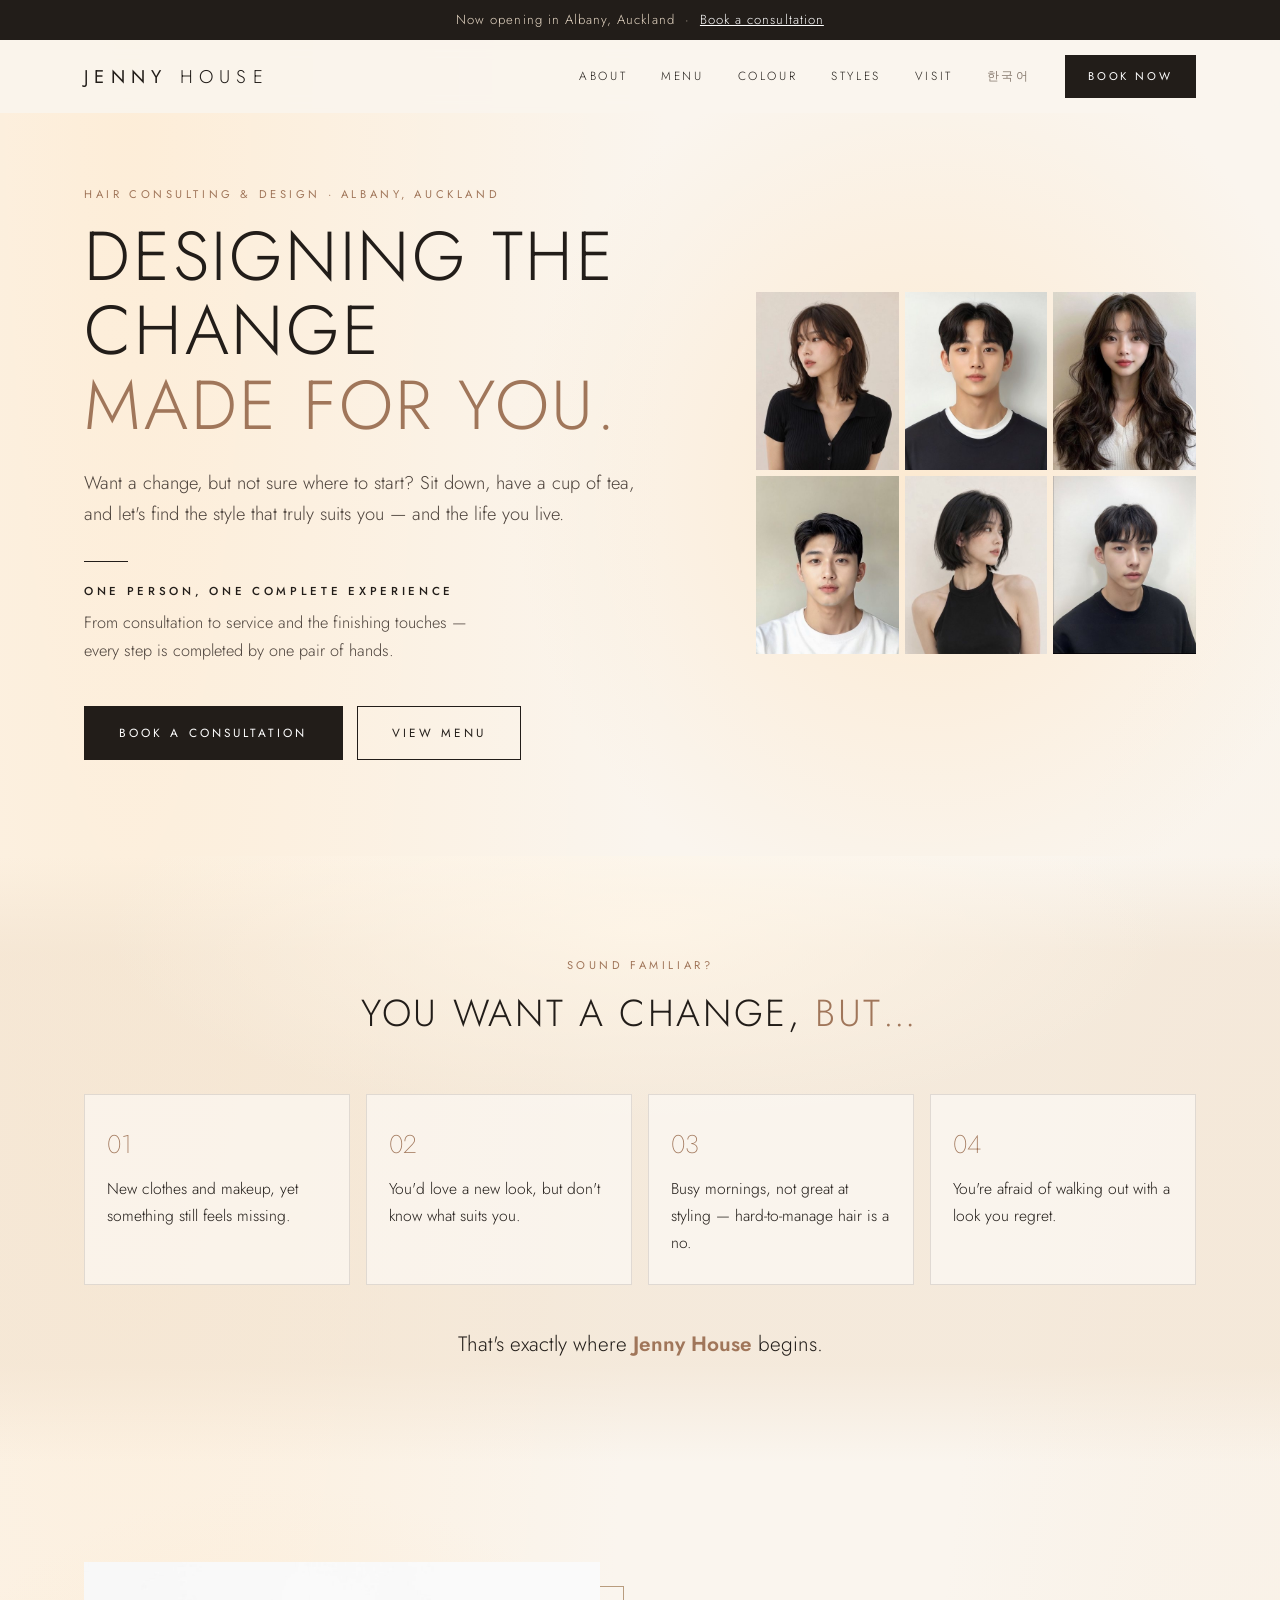
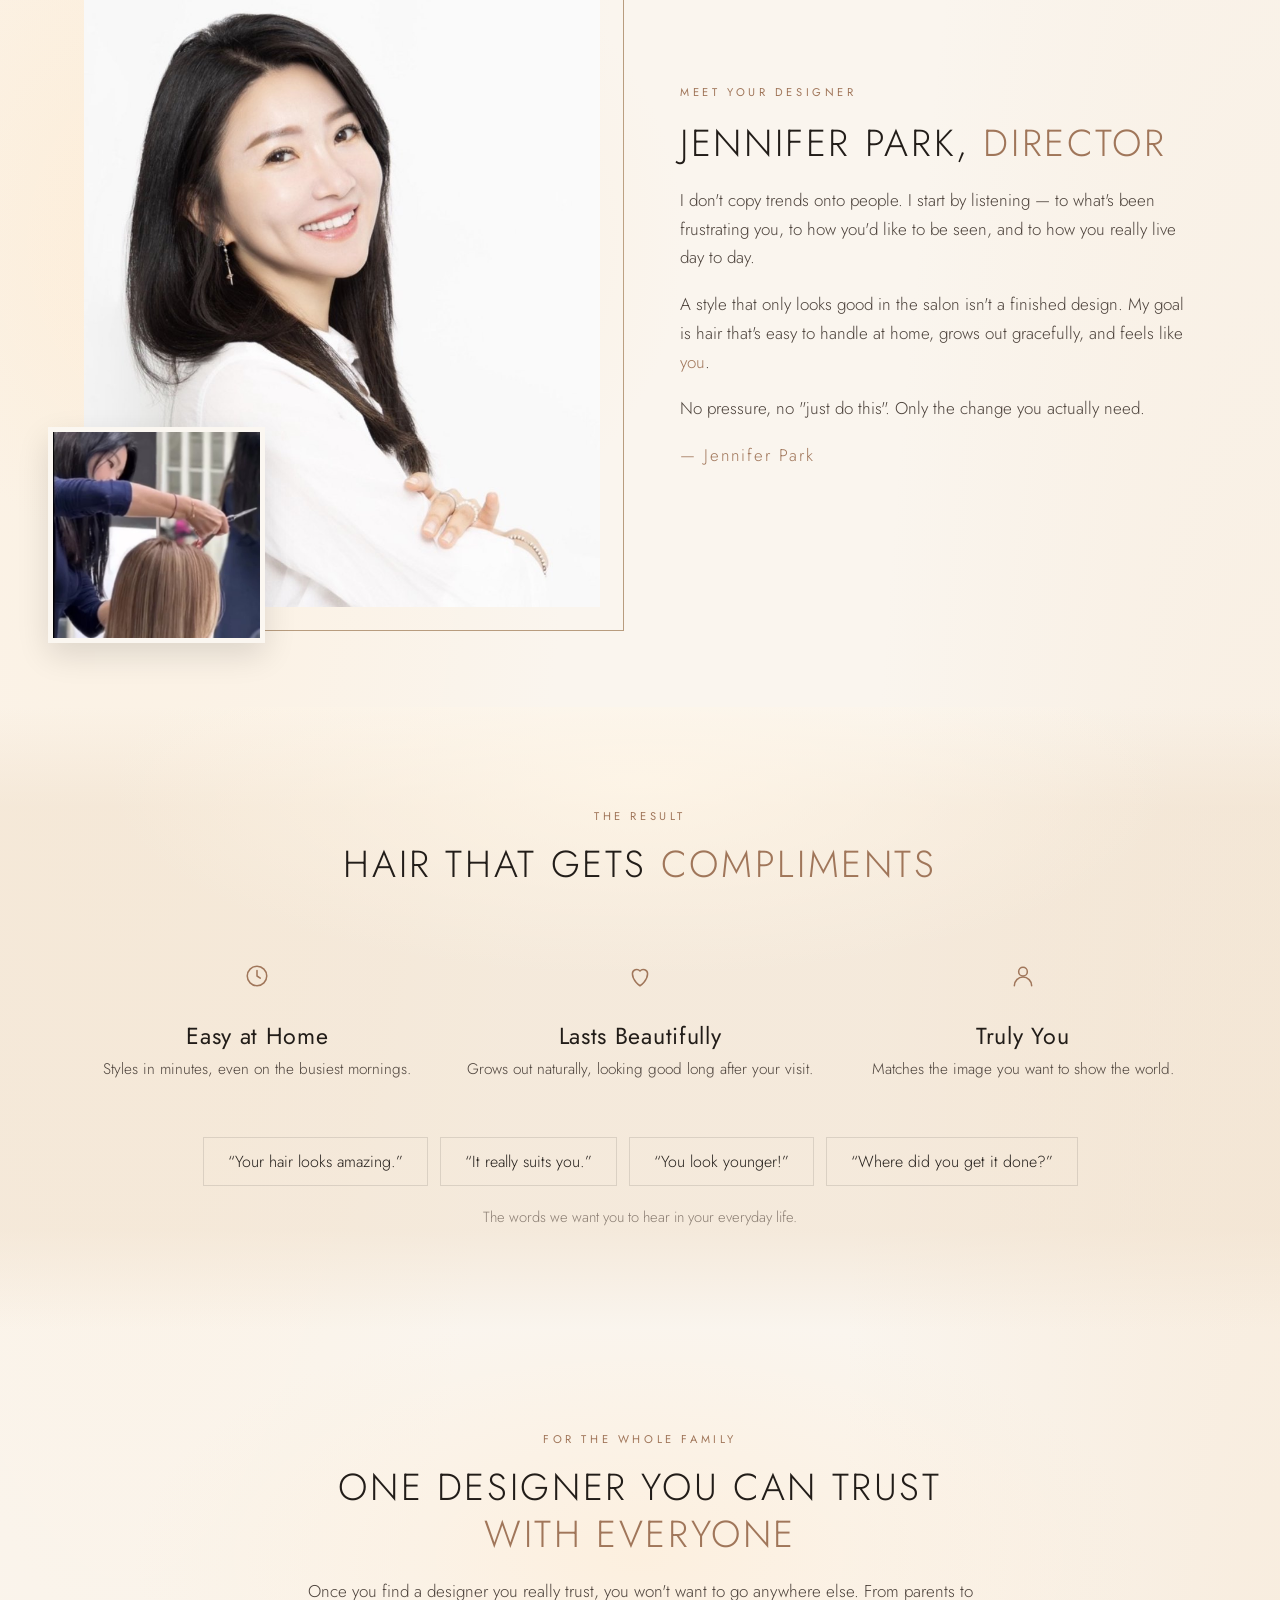
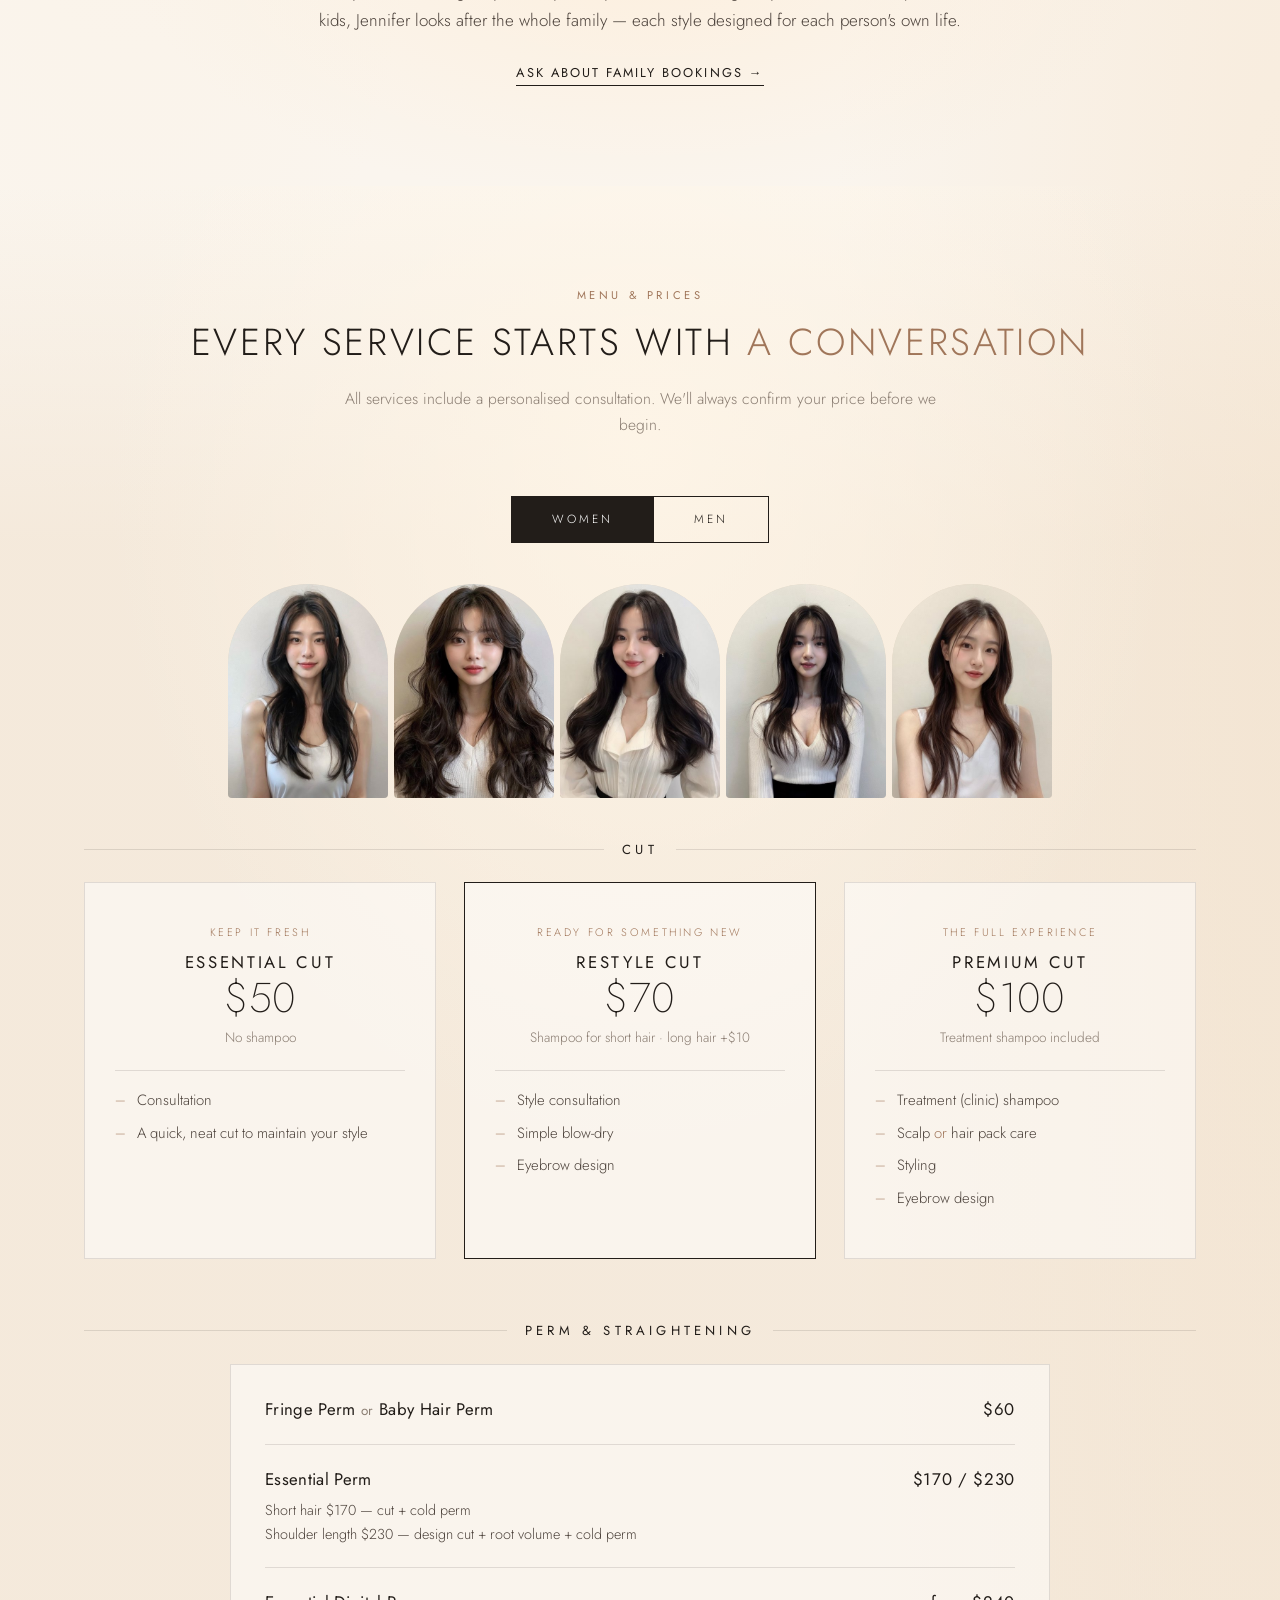
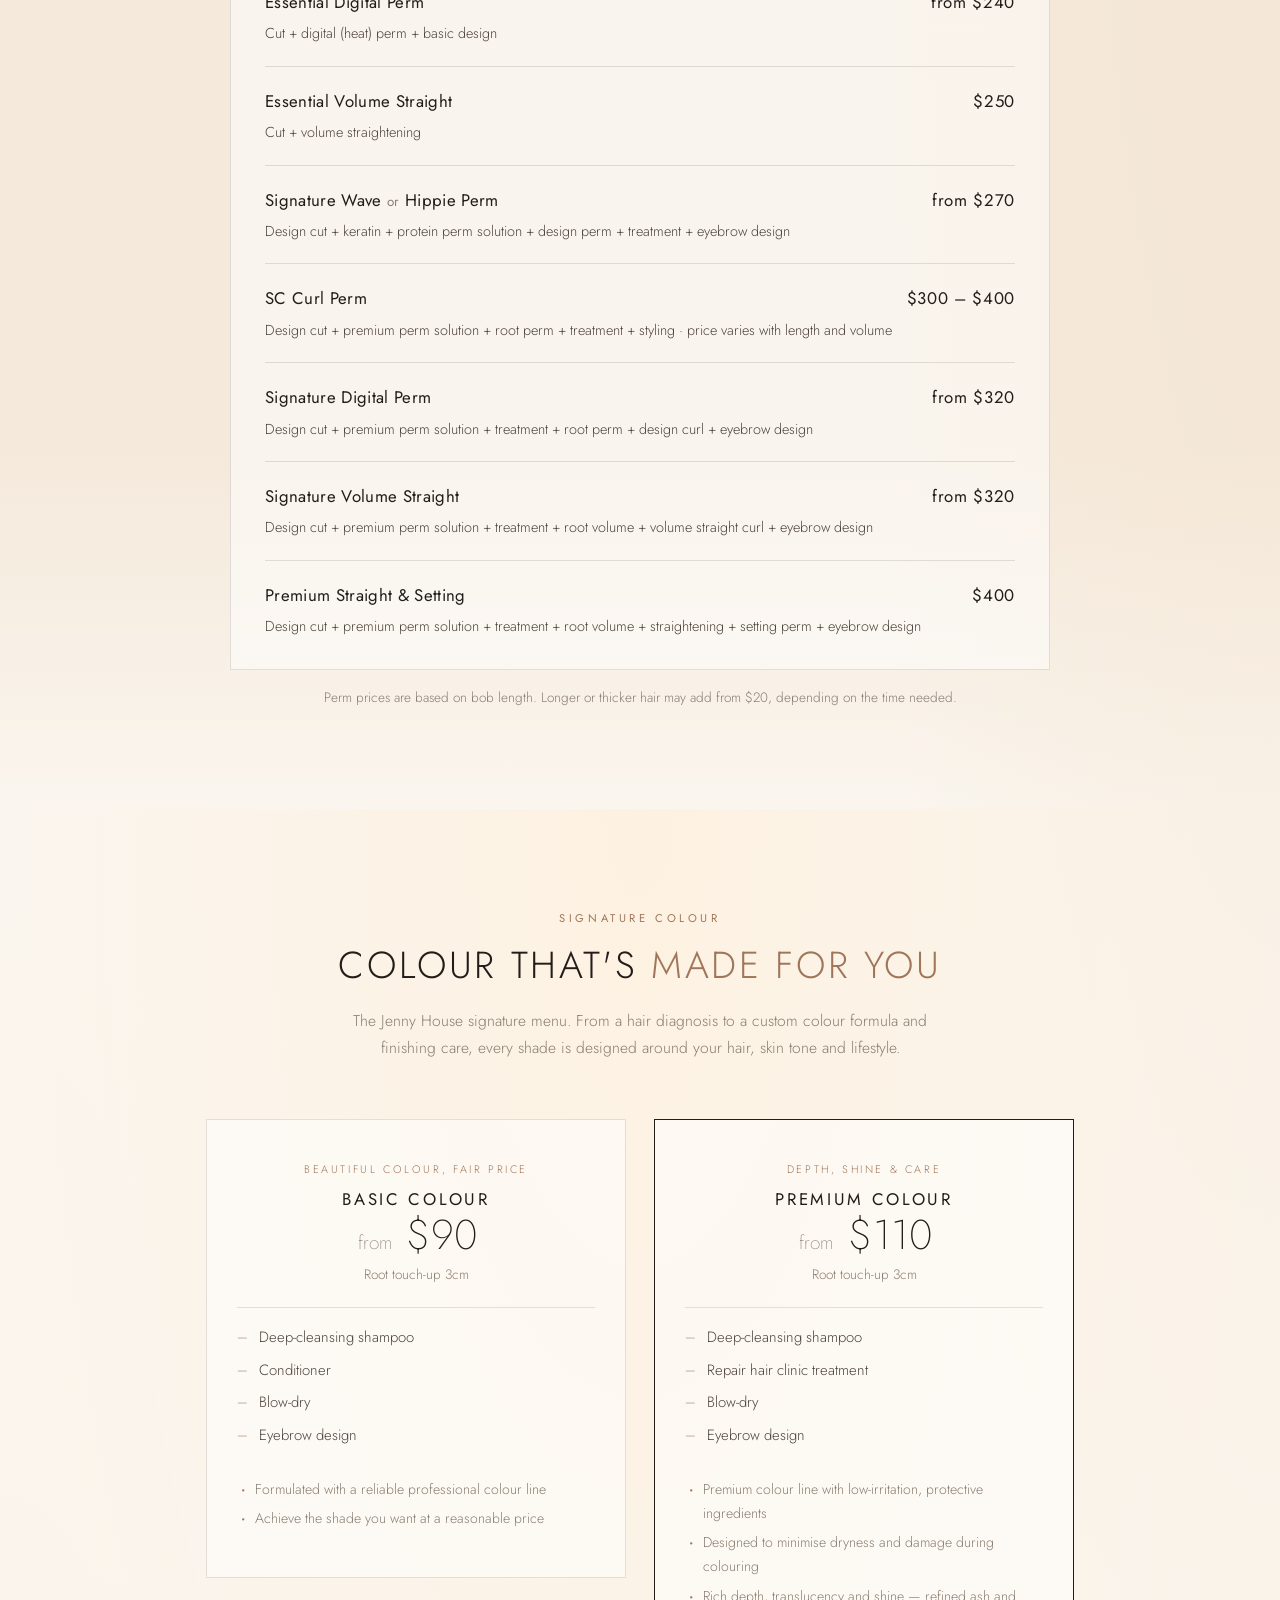
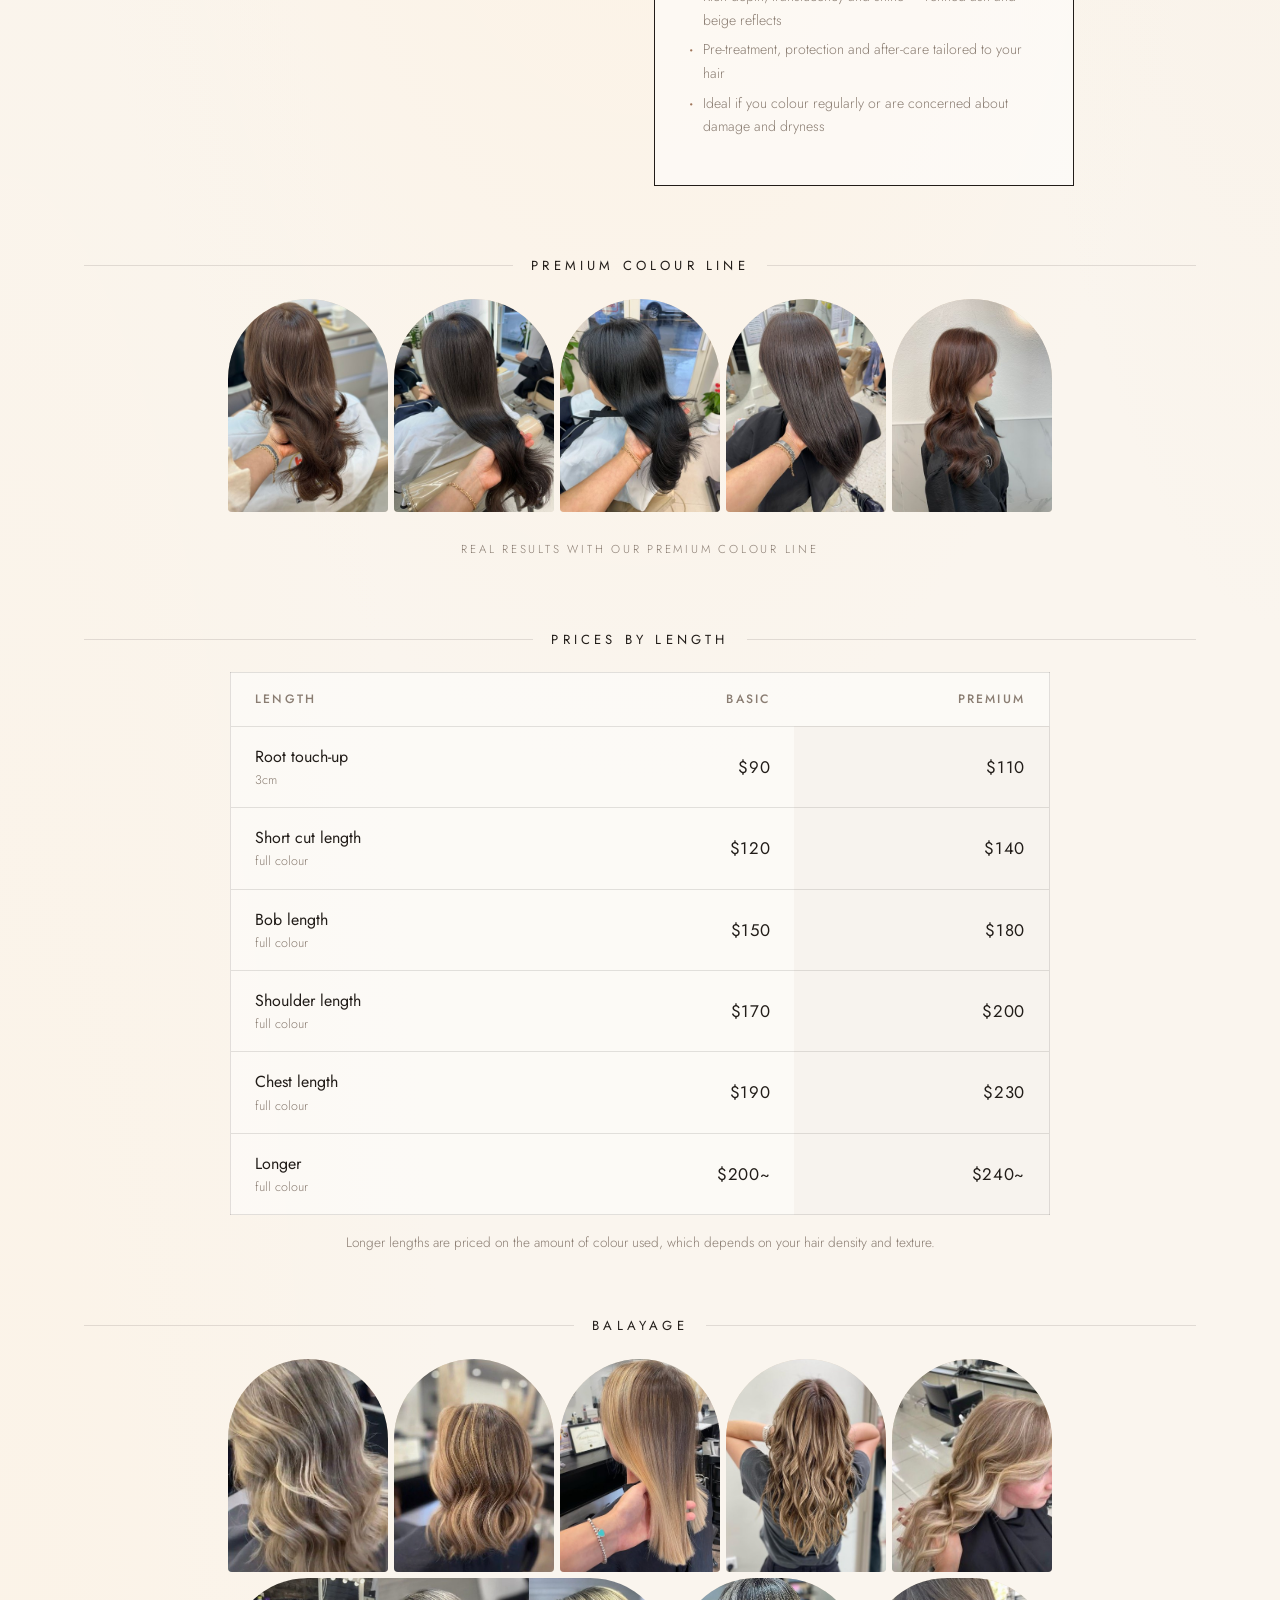
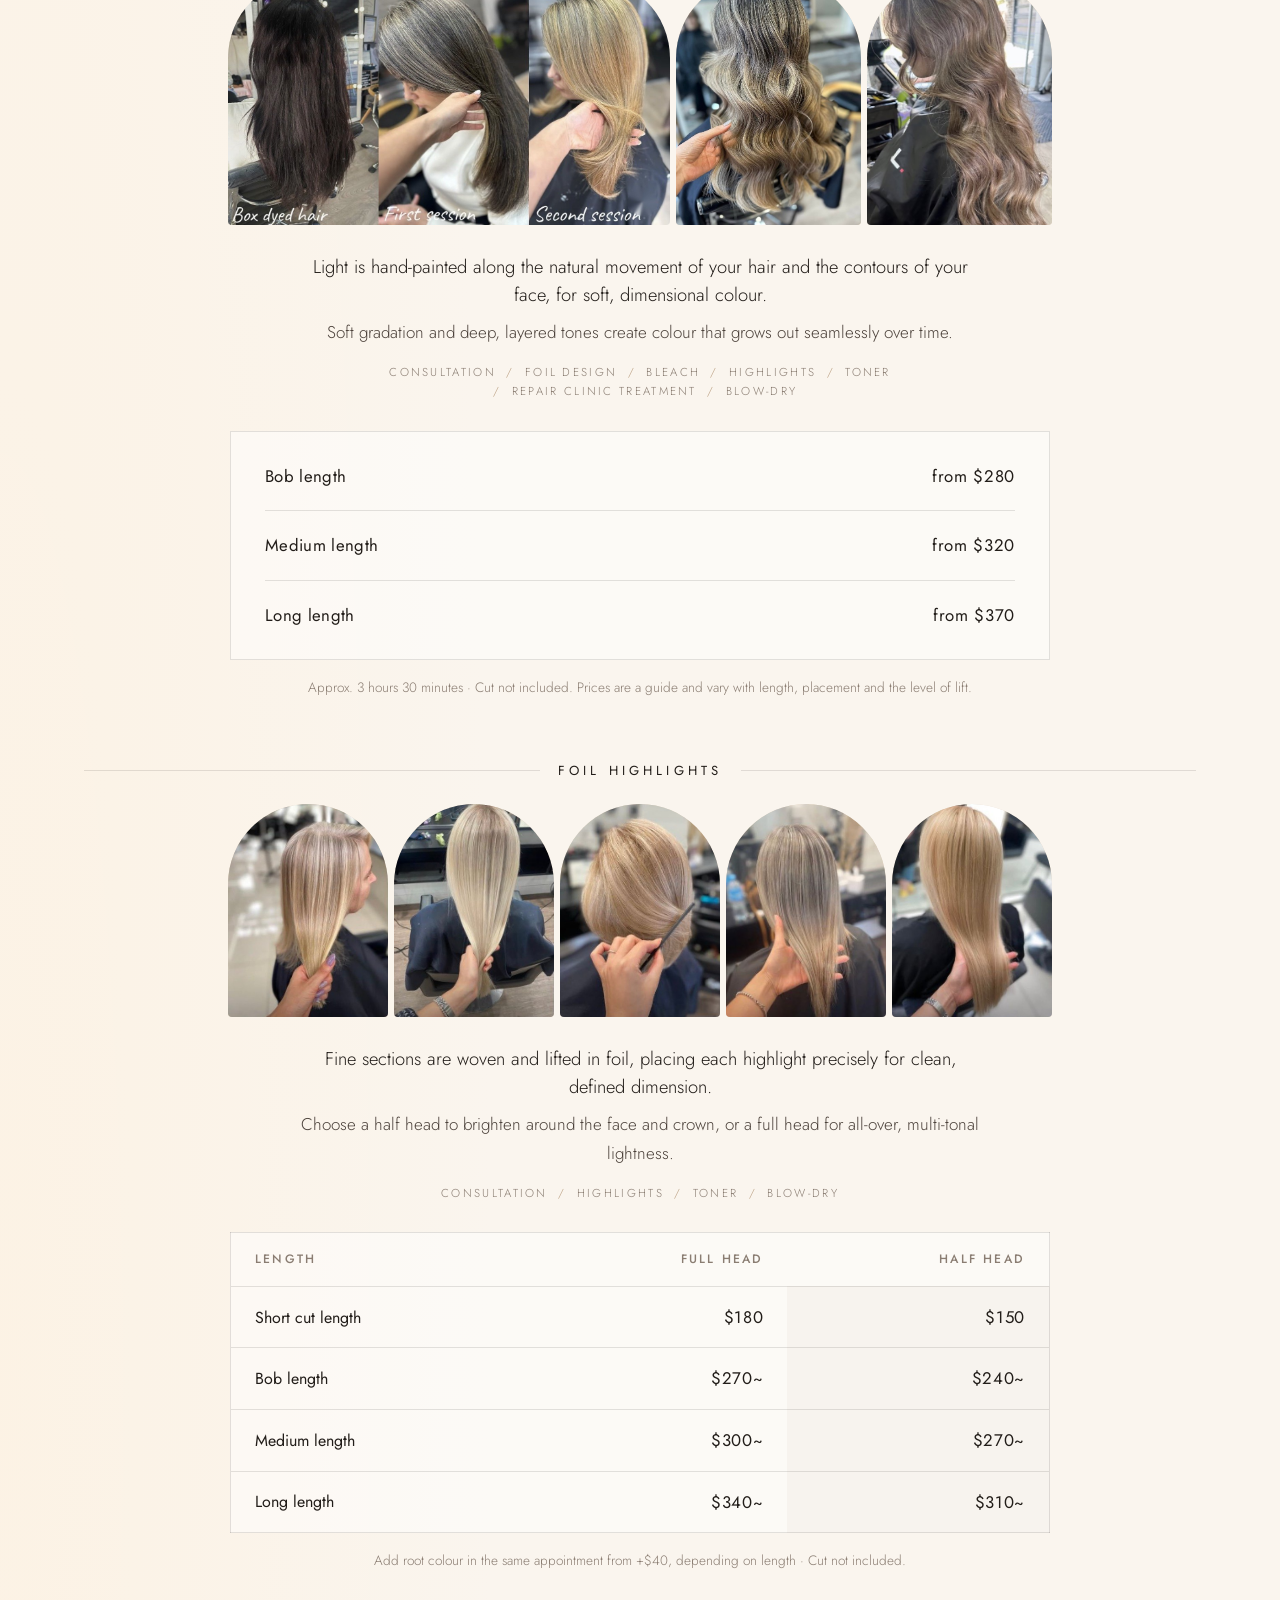
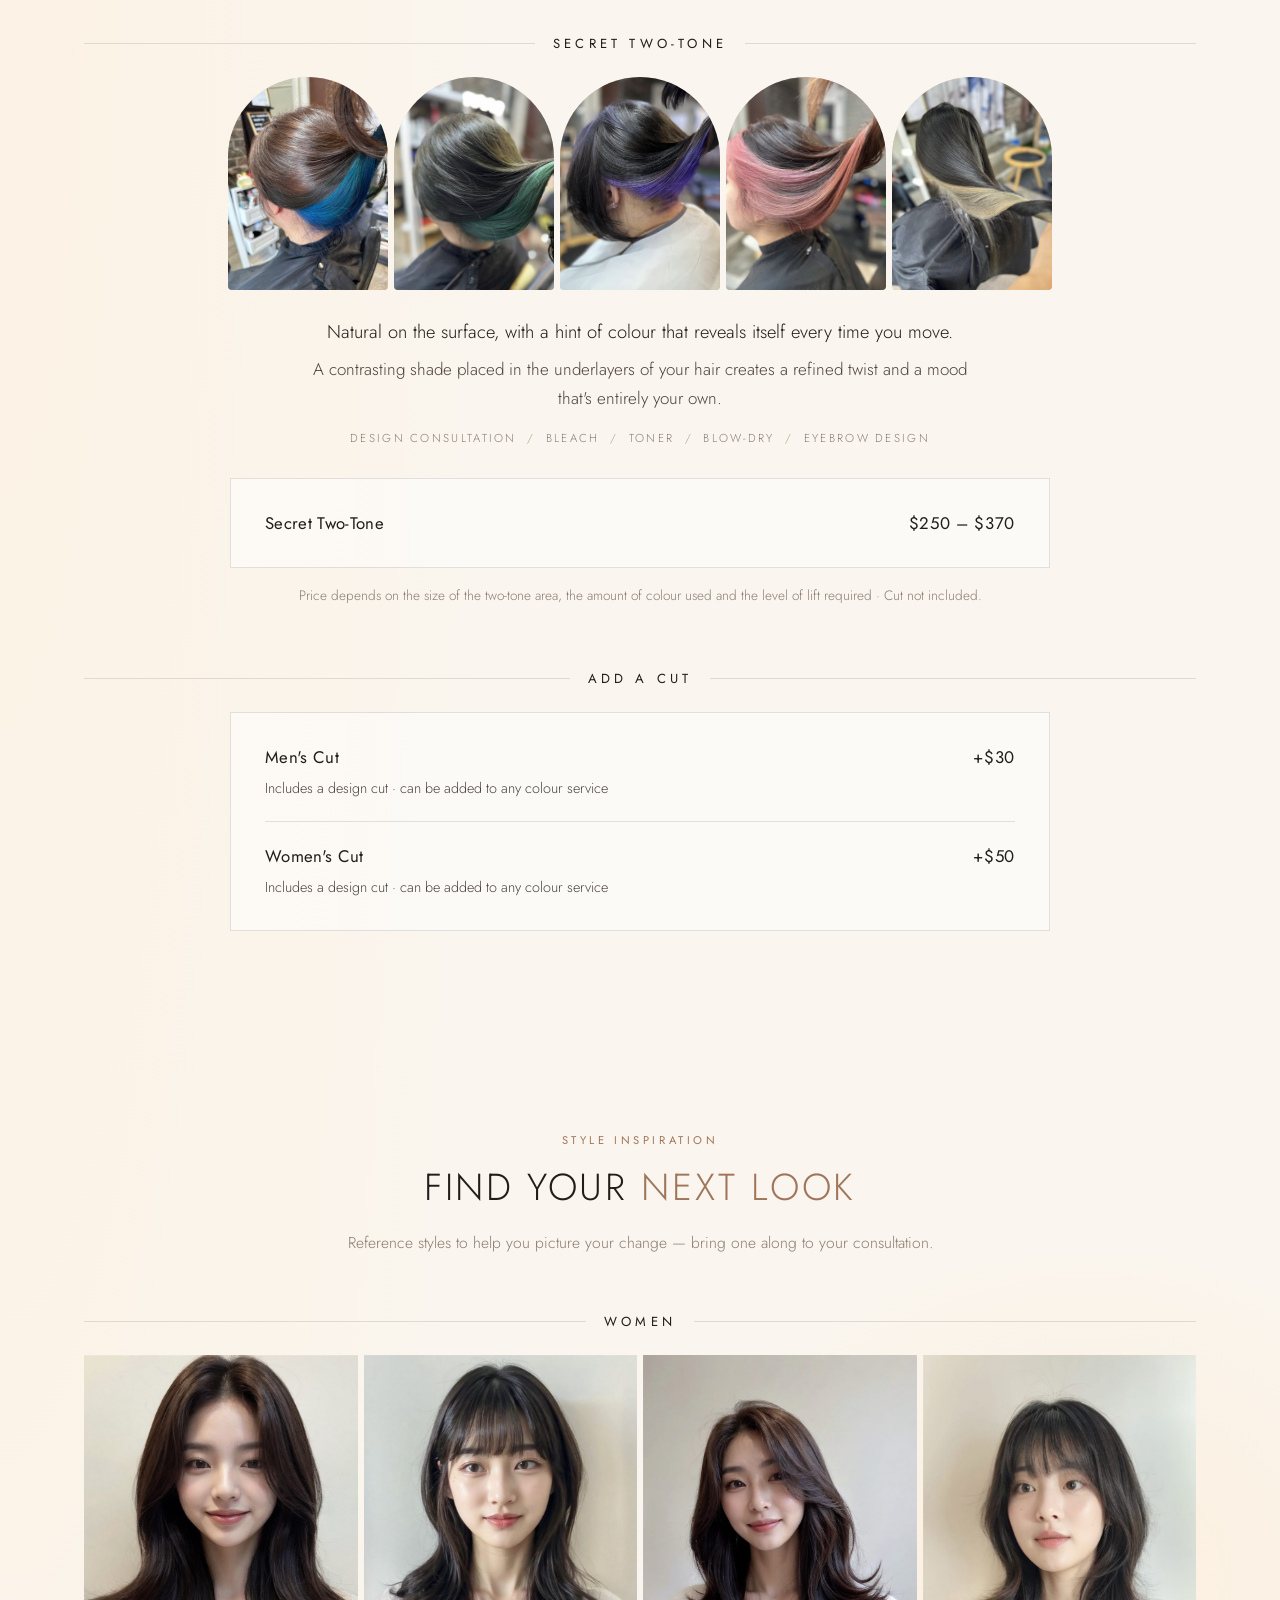
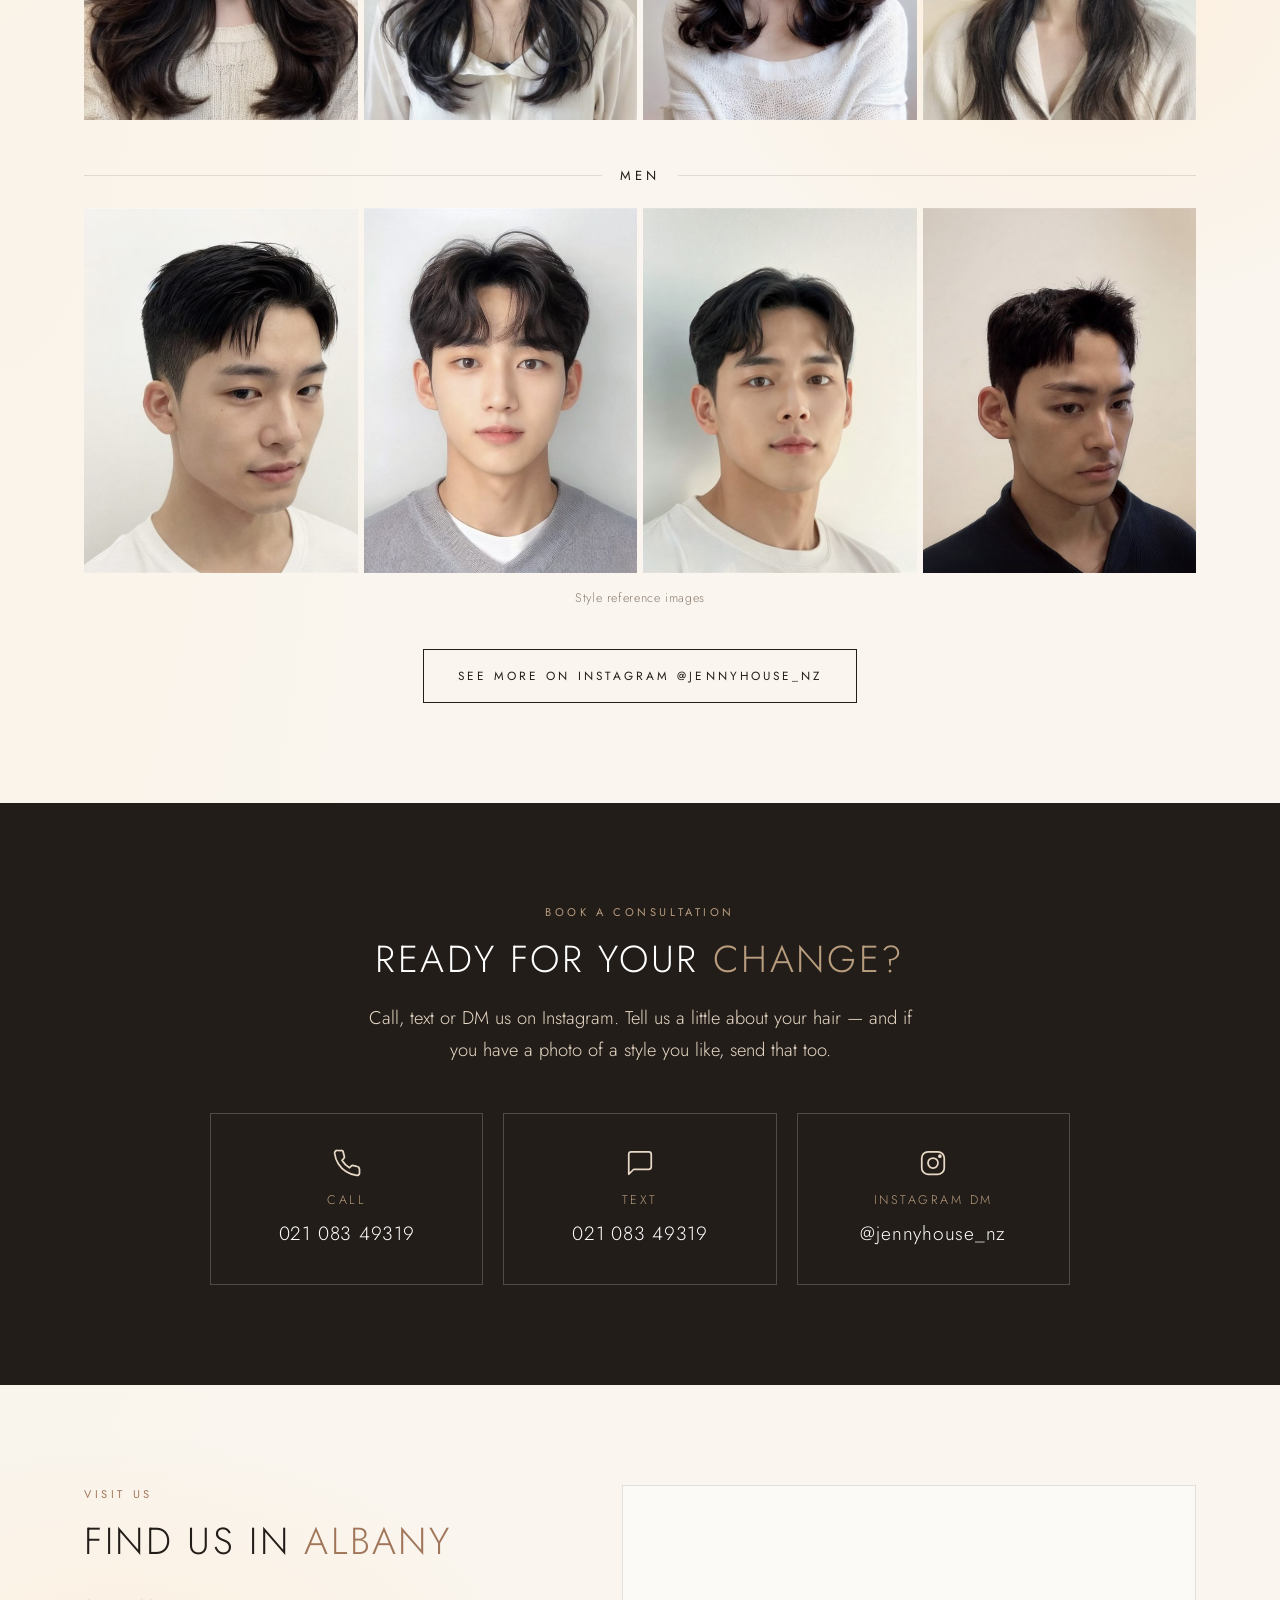
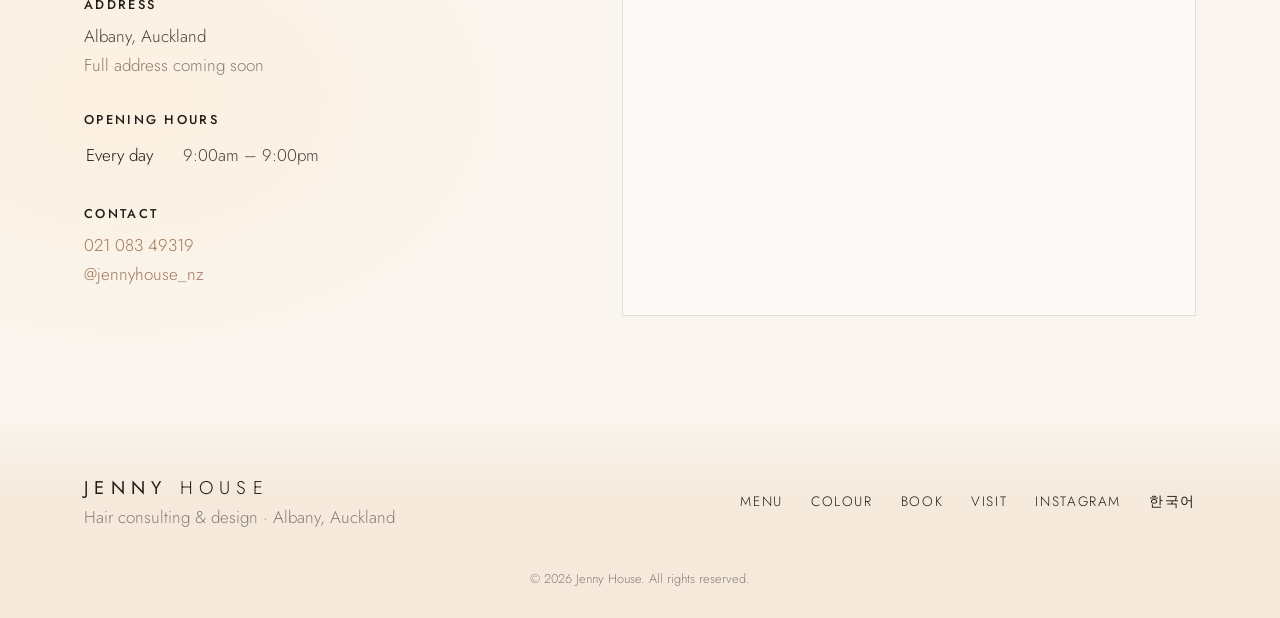
==== commit 40b59123: "Swap first and last Premium Colour Line photos Co-Authored-By: Claude Opus 5.5 <noreply@anthropic.co" ====
--- a/index.html
+++ b/index.html
@@ -380,11 +380,11 @@
 
       <h3 class="menu-group">Premium Colour Line</h3>
       <div class="menu-photos">
-        <img src="images/premium-1.jpg" alt="Warm chocolate brown on long layered waves" loading="lazy">
+        <img src="images/premium-5.jpg" alt="Milk-tea brown on long soft waves" loading="lazy">
         <img src="images/premium-2.jpg" alt="Soft ash brown on long straight hair" loading="lazy">
         <img src="images/premium-3.jpg" alt="Glossy blue-black on long hair" loading="lazy">
         <img src="images/premium-4.jpg" alt="Cool mocha brown on long straight hair" loading="lazy">
-        <img src="images/premium-5.jpg" alt="Milk-tea brown on long soft waves" loading="lazy">
+        <img src="images/premium-1.jpg" alt="Warm chocolate brown on long layered waves" loading="lazy">
       </div>
       <p class="photo-caption">Real results with our premium colour line</p>
 
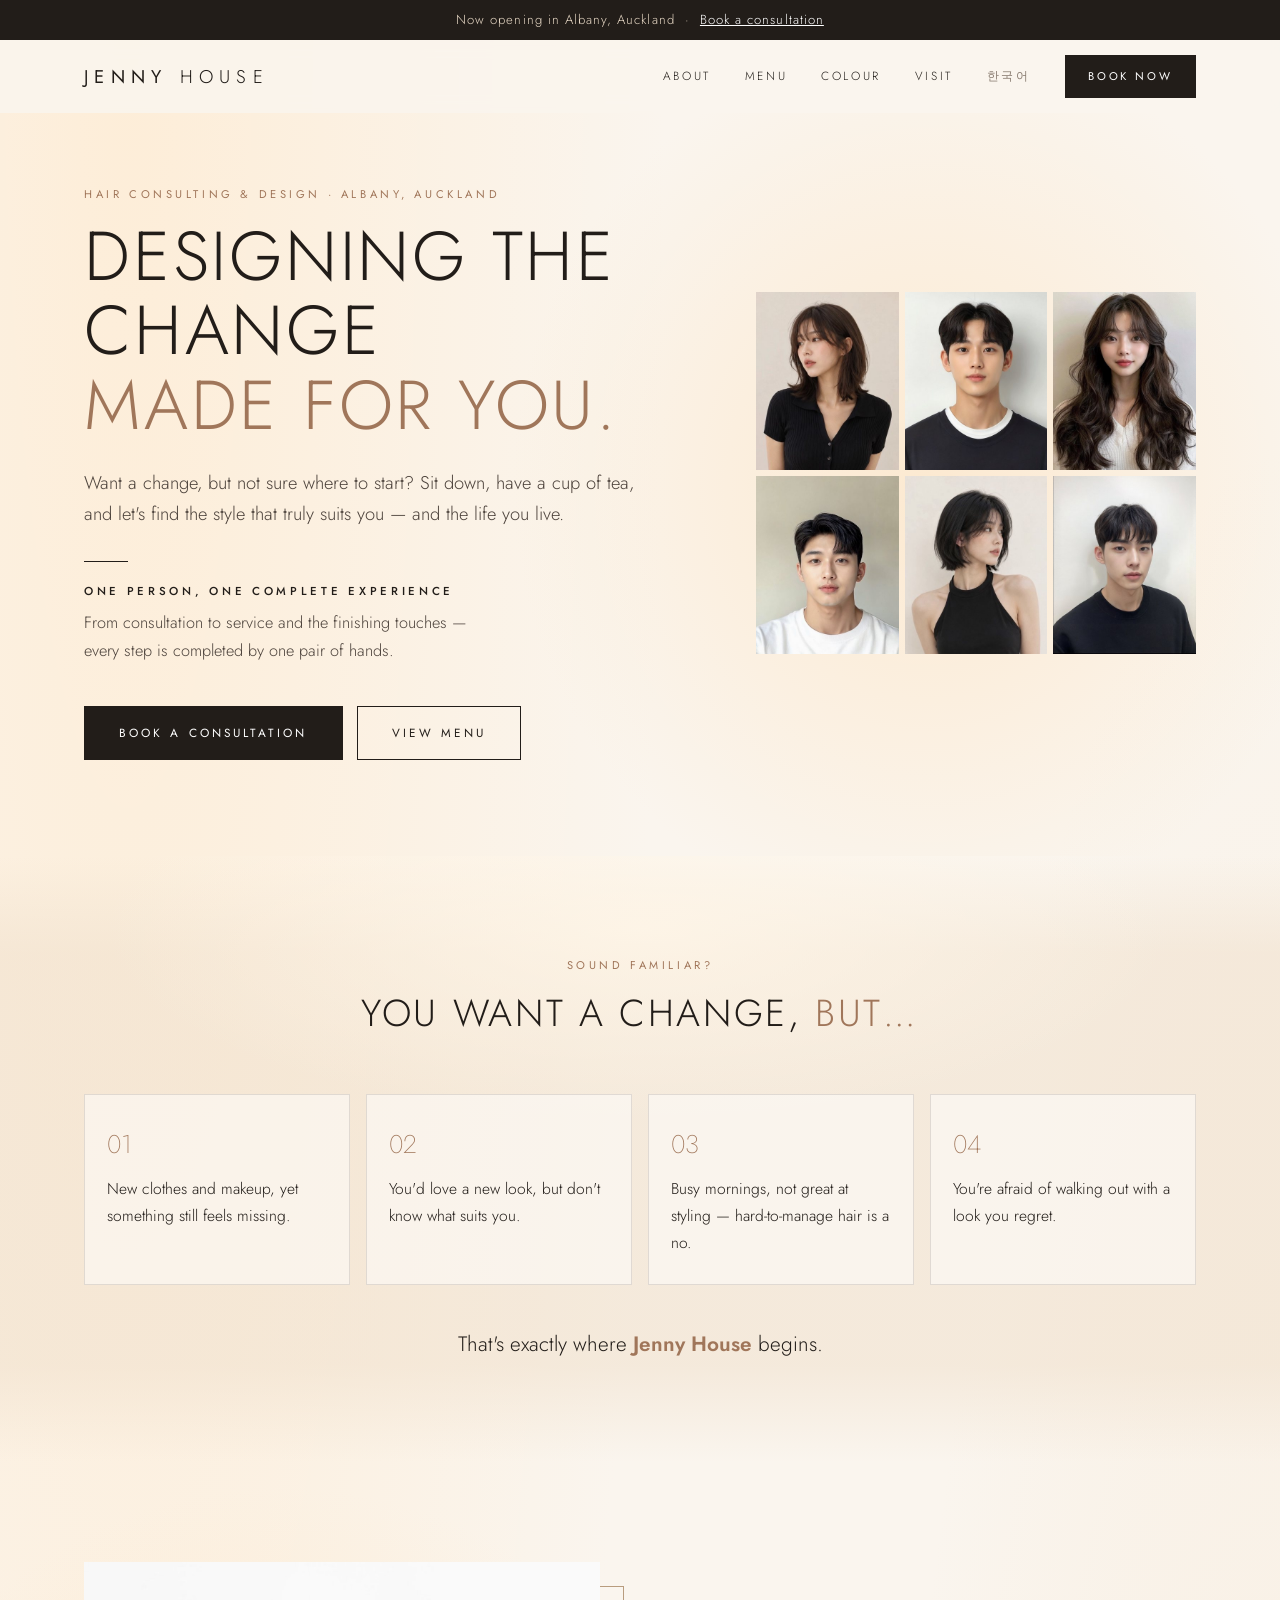
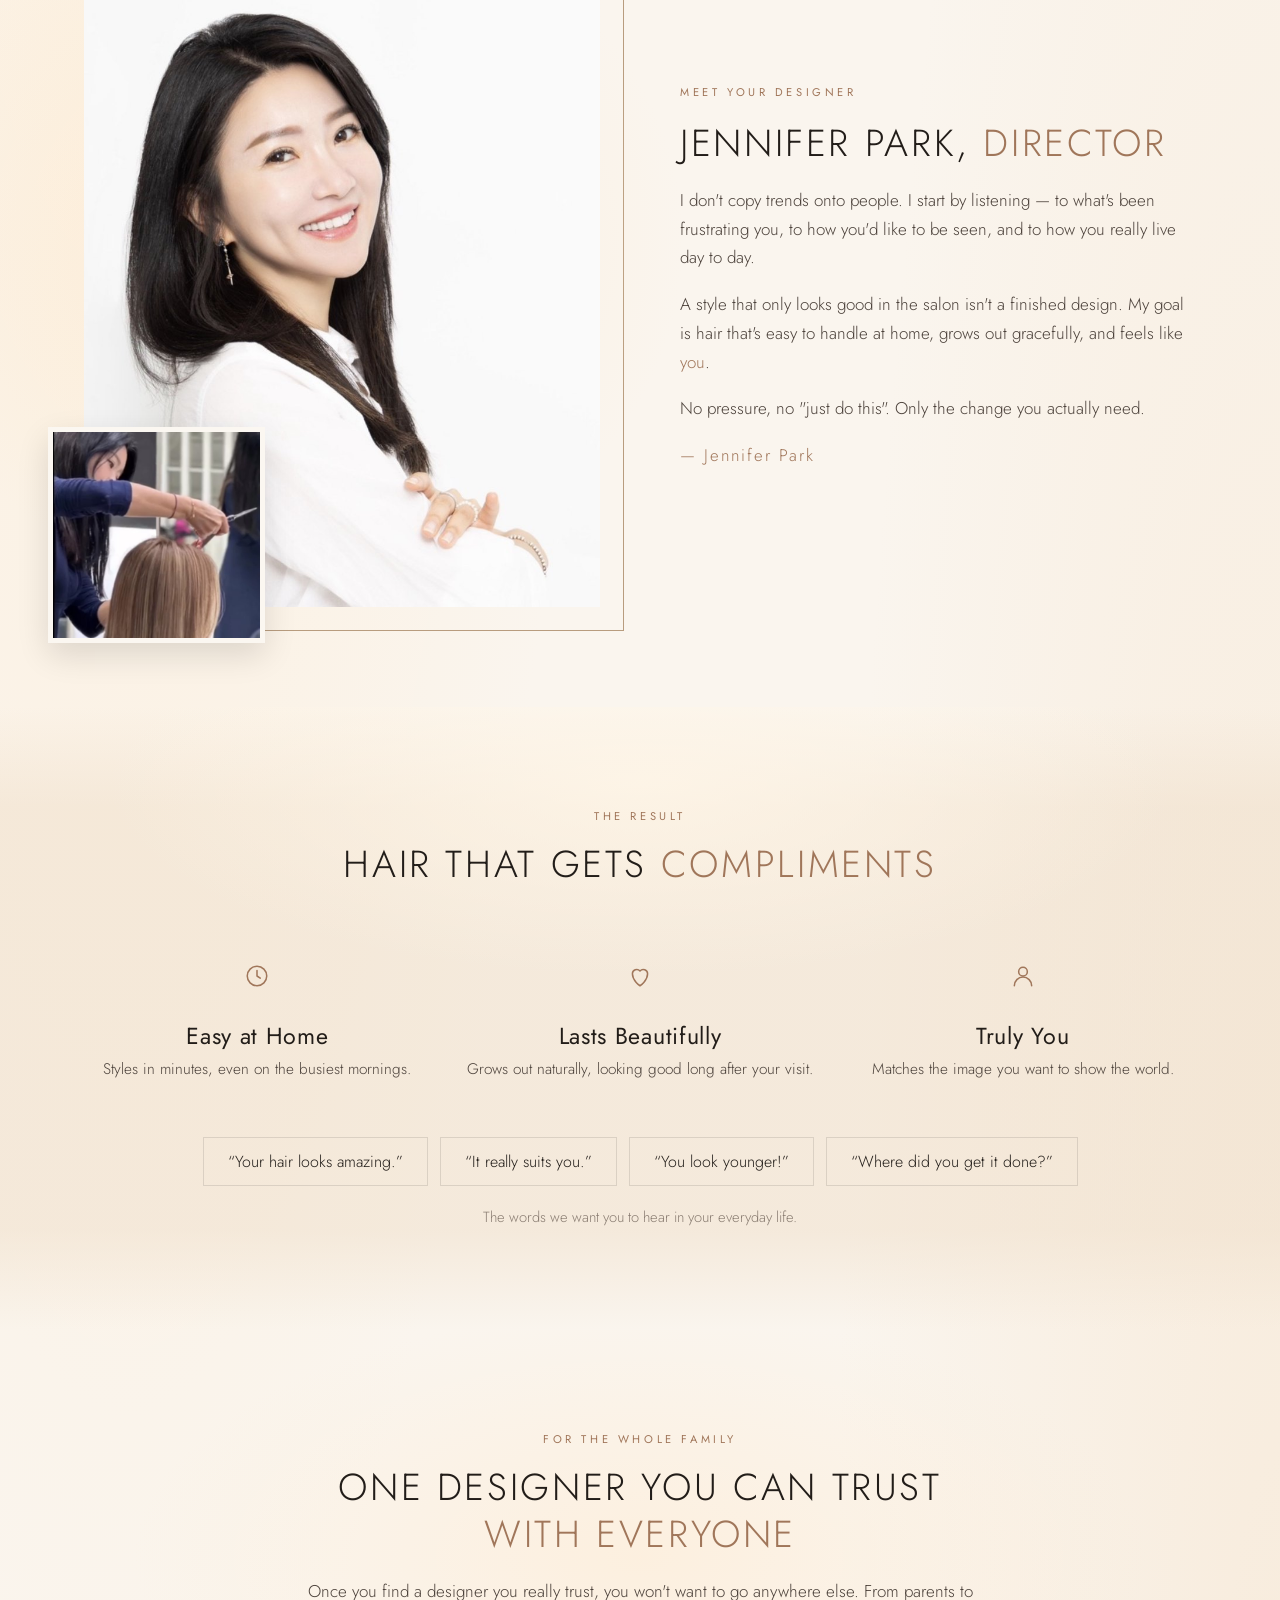
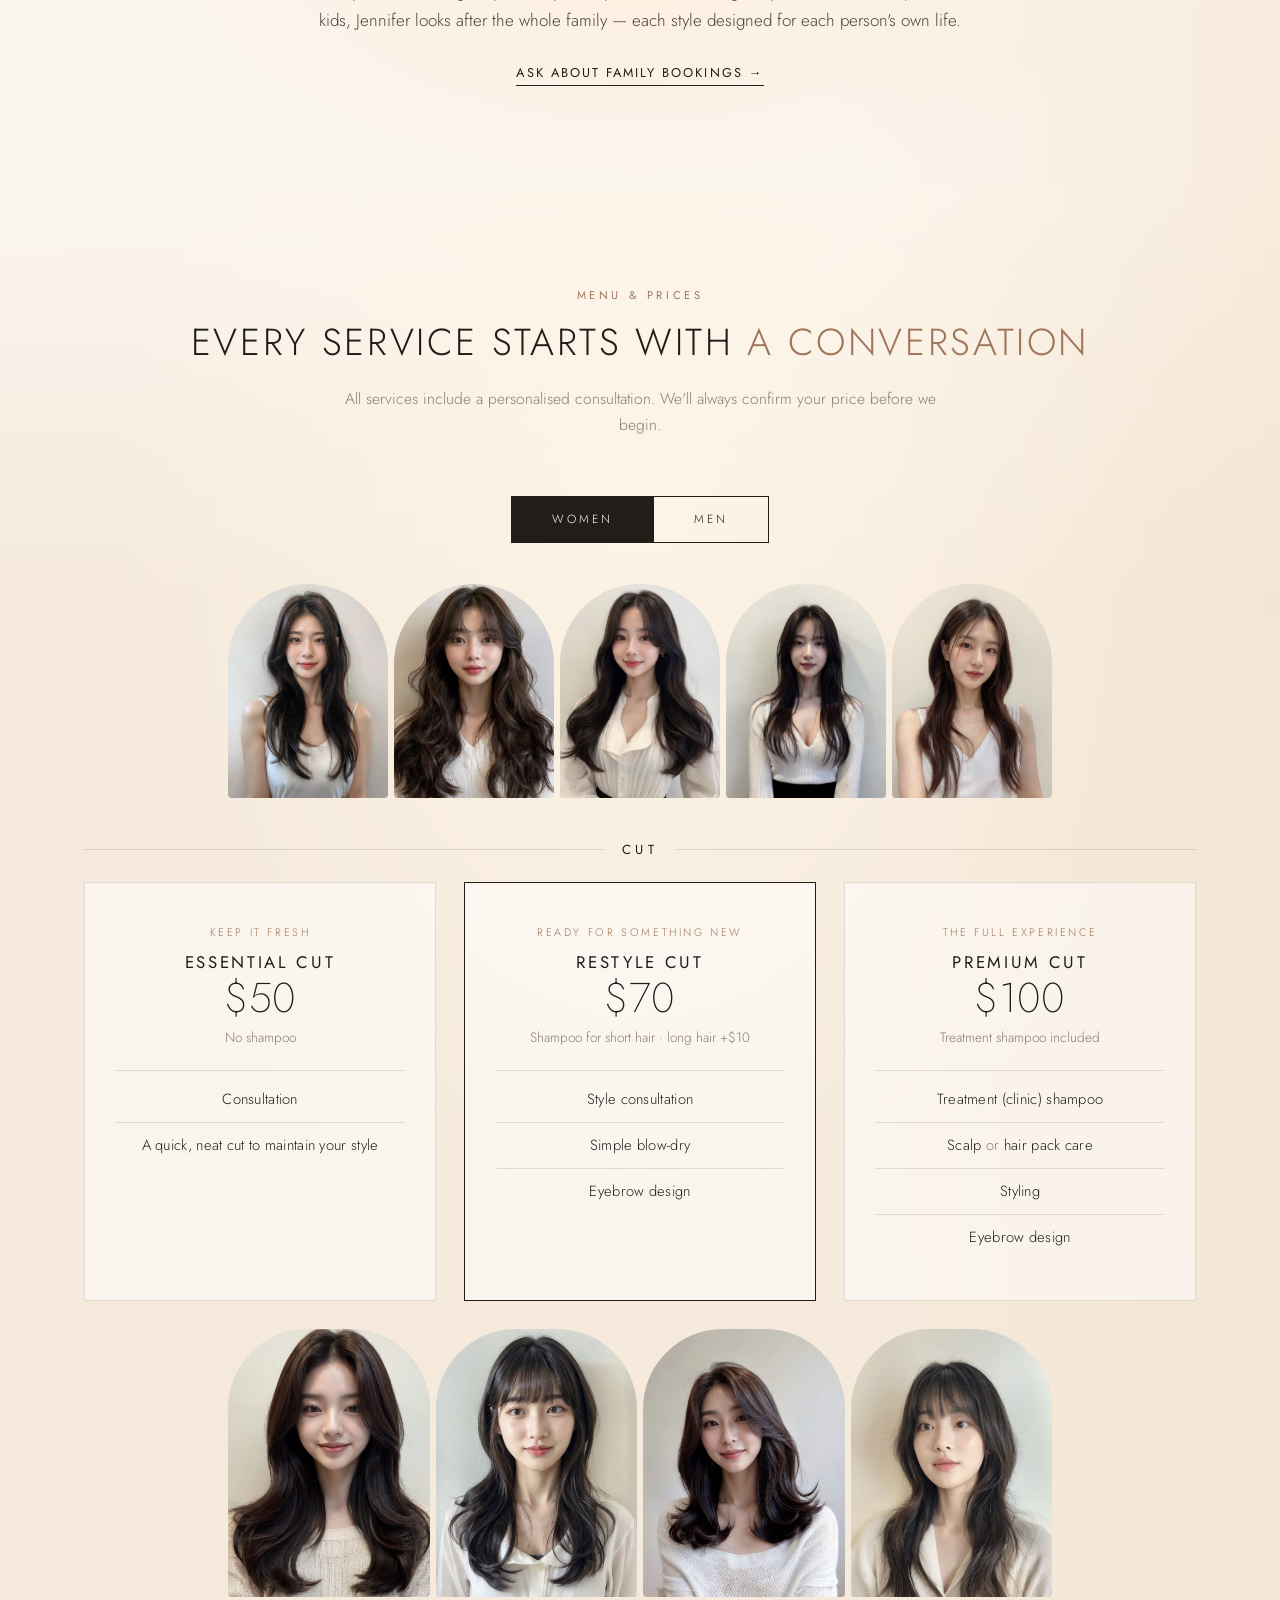
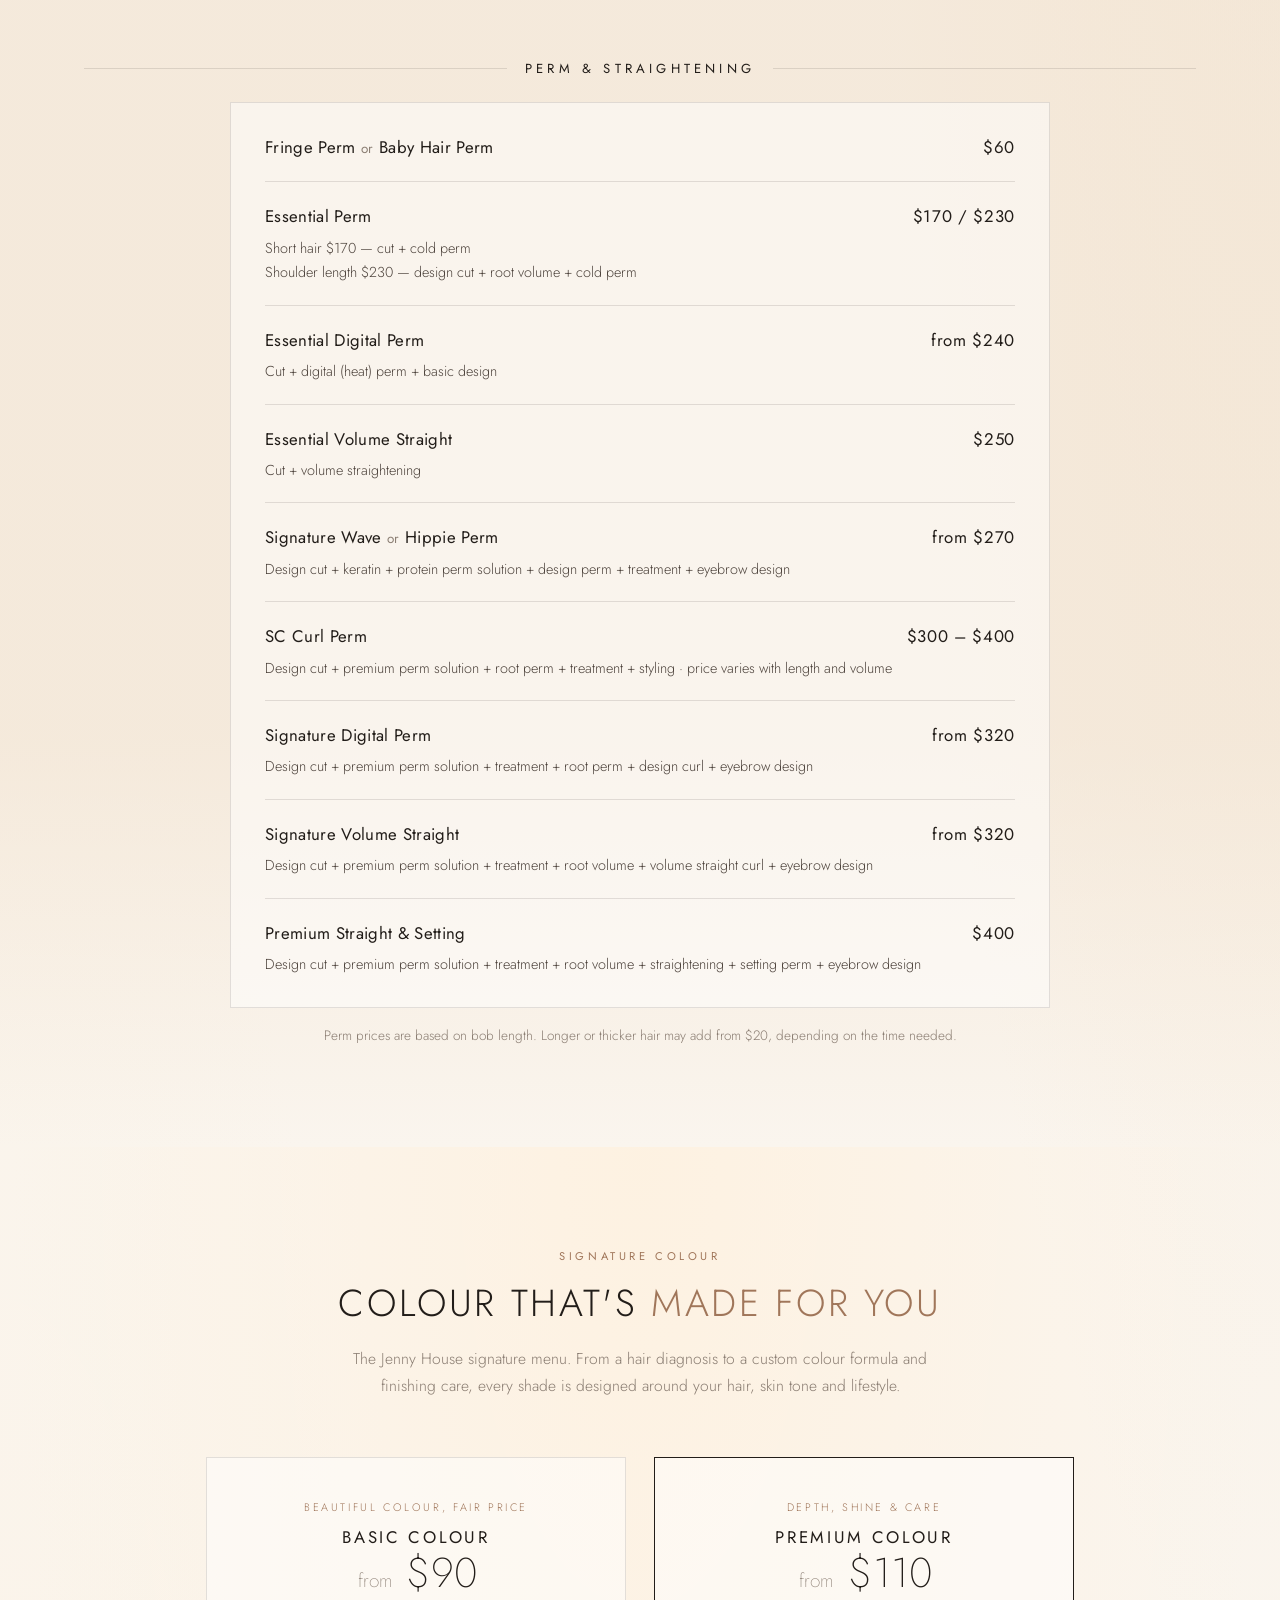
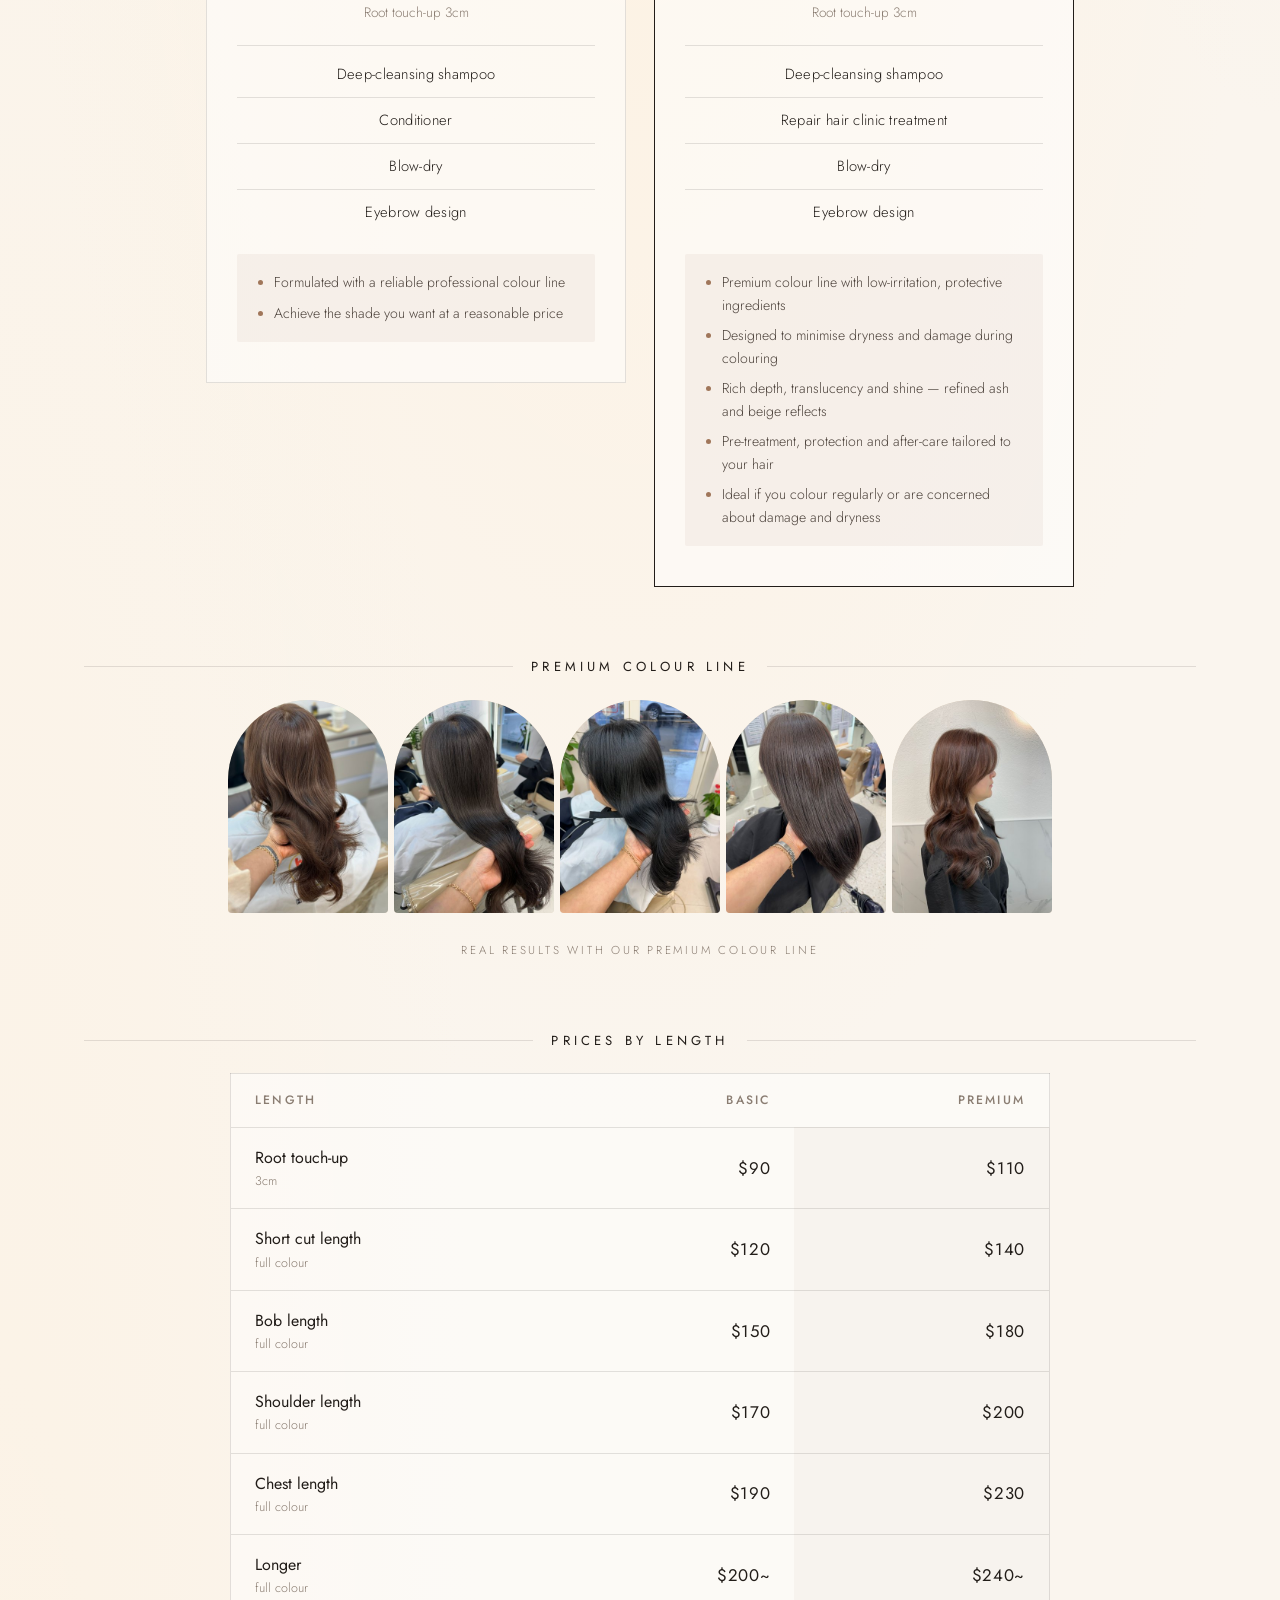
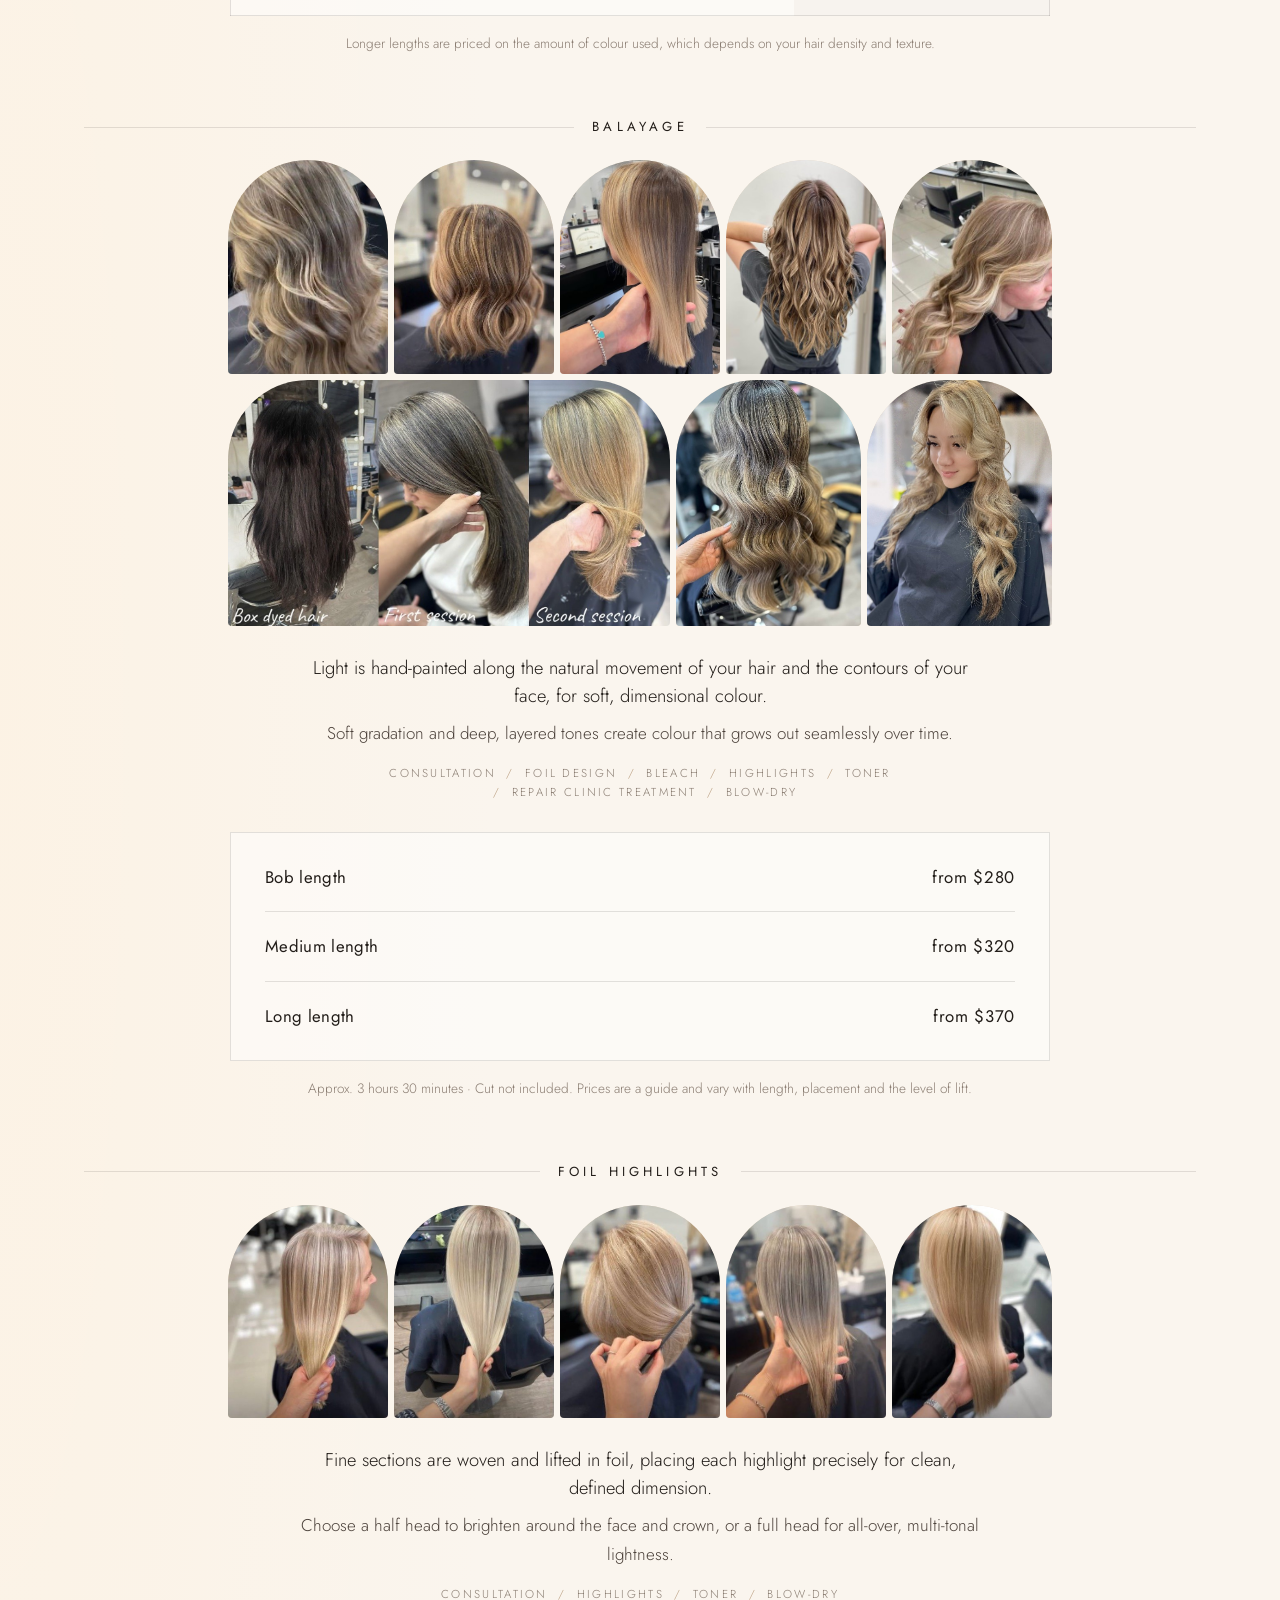
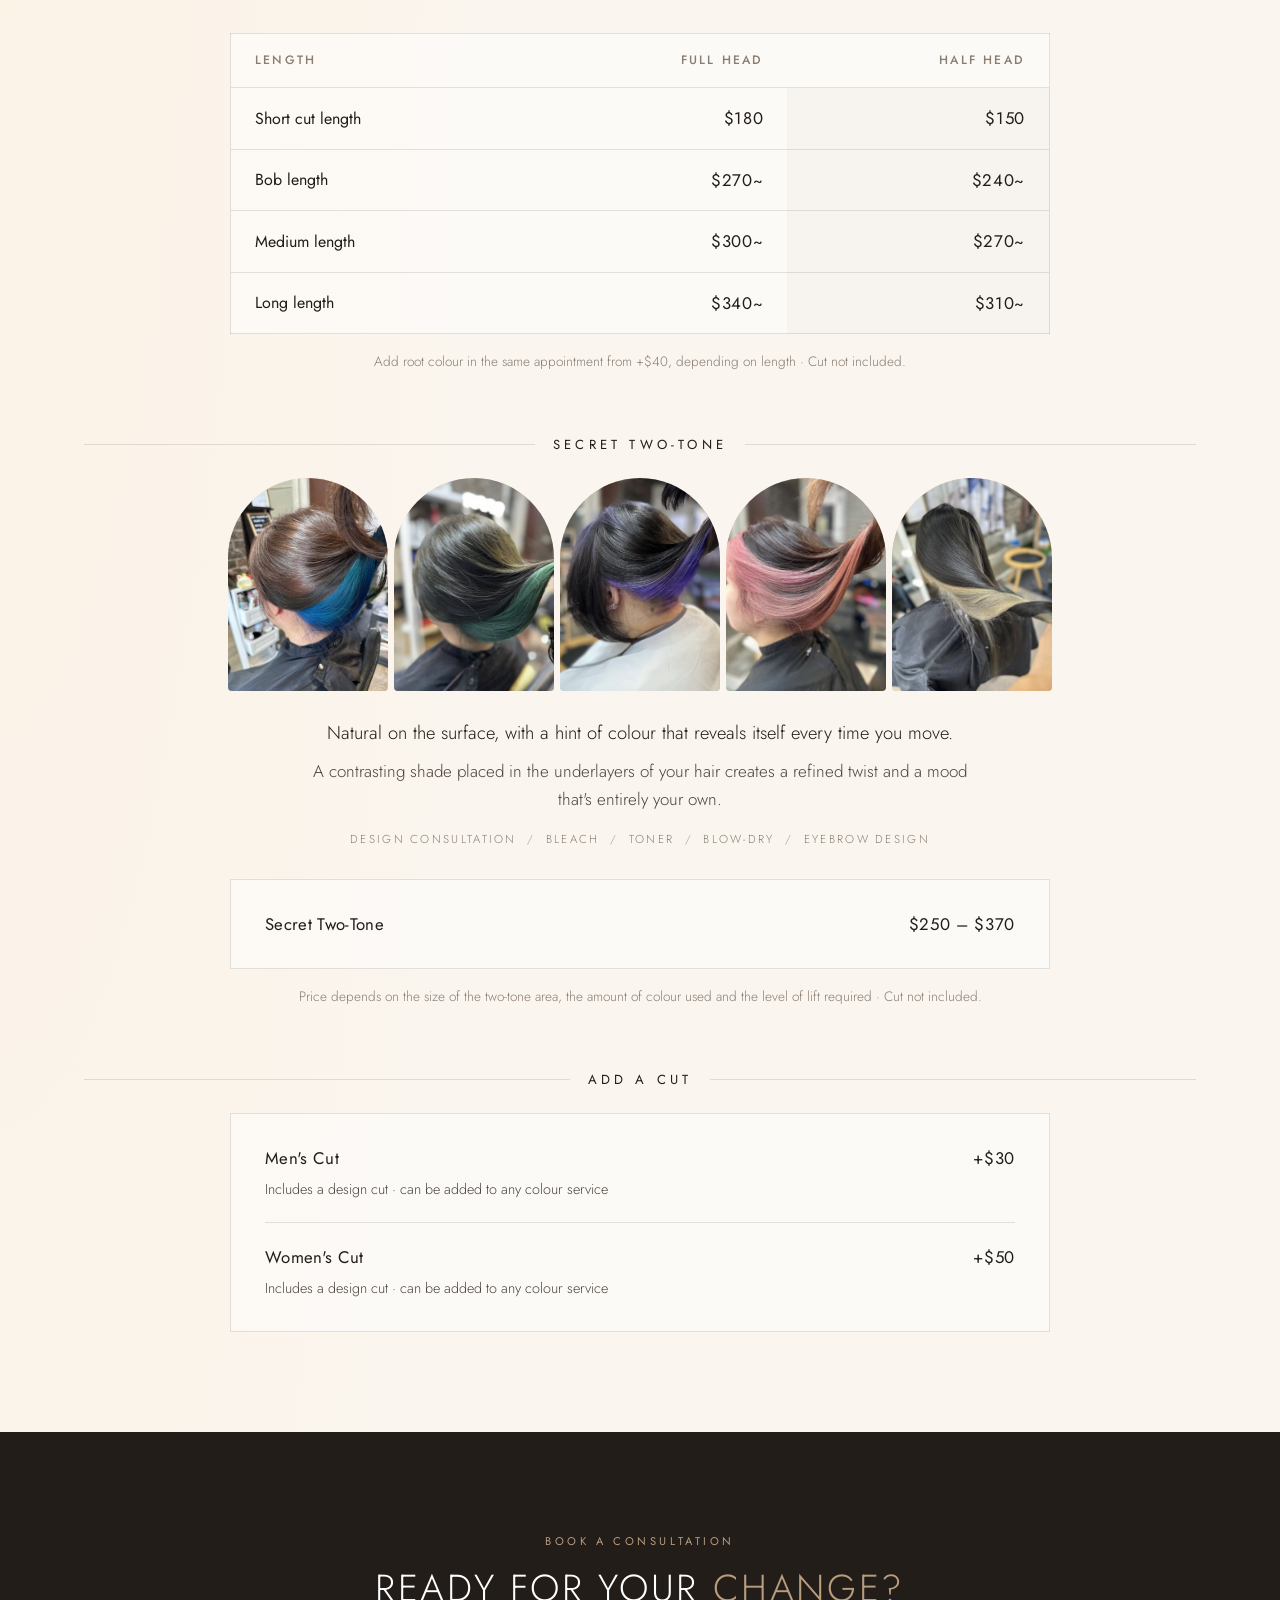
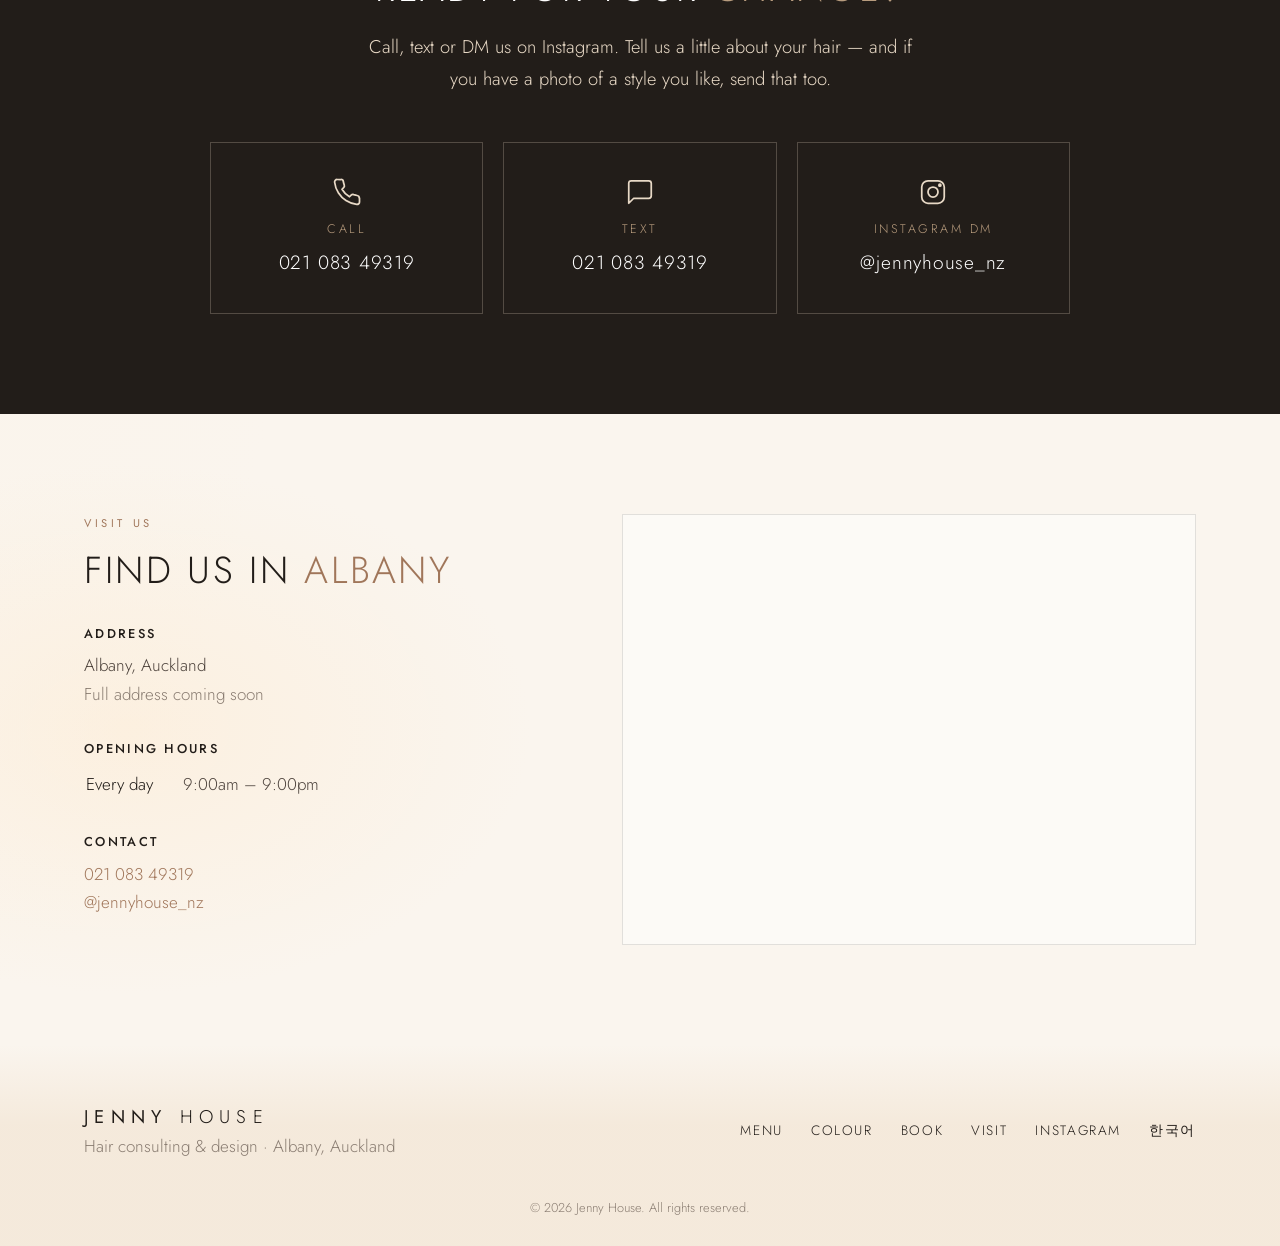
==== commit 072ff6bb: "Polish card details, move style photos into cut menus, new balayage photo - Card 'includes' lists dr" ====
--- a/index.html
+++ b/index.html
@@ -28,7 +28,6 @@
         <a href="#jennifer">About</a>
         <a href="#menu-list">Menu</a>
         <a href="#color">Colour</a>
-        <a href="#gallery">Styles</a>
         <a href="#visit">Visit</a>
         <a href="ko/" class="lang-switch" lang="ko">한국어</a>
         <a href="#book" class="btn btn-small">Book Now</a>
@@ -201,6 +200,12 @@
               <li>Eyebrow design</li>
             </ul>
           </div>
+        </div>
+        <div class="cut-styles">
+          <img src="images/womens-style-1.jpg" alt="Women's long layered hair with soft face-framing waves" loading="lazy">
+          <img src="images/womens-style-2.jpg" alt="Women's long layered cut with see-through bangs" loading="lazy">
+          <img src="images/womens-style-3.jpg" alt="Women's medium-length C-curl with side-swept bangs" loading="lazy">
+          <img src="images/womens-style-4.jpg" alt="Women's long wolf-style layers with wispy bangs" loading="lazy">
         </div>
 
         <h3 class="menu-group">Perm &amp; Straightening</h3>
@@ -293,6 +298,12 @@
             </ul>
           </div>
         </div>
+        <div class="cut-styles">
+          <img src="images/mens-style-1.jpg" alt="Men's short side-parted cut with faded sides" loading="lazy">
+          <img src="images/mens-style-2.jpg" alt="Men's soft textured perm with curtain fringe" loading="lazy">
+          <img src="images/mens-style-3.jpg" alt="Men's natural centre-parted wave" loading="lazy">
+          <img src="images/mens-style-4.jpg" alt="Men's short textured crop" loading="lazy">
+        </div>
 
         <h3 class="menu-group">Perm &amp; Down Perm</h3>
         <ul class="menu-list">
@@ -415,7 +426,7 @@
       <div class="feature-photos">
         <img class="wide" src="images/balayage-before-after.jpg" alt="Colour correction from box-dyed hair to soft blonde over two sessions" loading="lazy">
         <img src="images/balayage-6.jpg" alt="Ash beige balayage on long waves" loading="lazy">
-        <img src="images/balayage-7.jpg" alt="Mushroom brown balayage on long waves" loading="lazy">
+        <img src="images/balayage-7.jpg" alt="Soft champagne blonde balayage with face-framing waves" loading="lazy">
       </div>
       <div class="color-intro">
         <p class="color-lead">Light is hand-painted along the natural movement of your hair and the contours of your face, for soft, dimensional colour.</p>
@@ -501,34 +512,6 @@
     </div>
   </section>
 
-  <!-- 갤러리 -->
-  <section class="gallery" id="gallery">
-    <div class="container">
-      <div class="section-head">
-        <p class="eyebrow">Style Inspiration</p>
-        <h2>Find your <em>next look</em></h2>
-        <p class="section-sub">Reference styles to help you picture your change — bring one along to your consultation.</p>
-      </div>
-      <h3 class="menu-group">Women</h3>
-      <div class="gallery-grid">
-        <img class="reveal" src="images/womens-style-1.jpg" alt="Women's long layered hair with soft face-framing waves" loading="lazy">
-        <img class="reveal" src="images/womens-style-2.jpg" alt="Women's long layered cut with see-through bangs" loading="lazy">
-        <img class="reveal" src="images/womens-style-3.jpg" alt="Women's medium-length C-curl with side-swept bangs" loading="lazy">
-        <img class="reveal" src="images/womens-style-4.jpg" alt="Women's long wolf-style layers with wispy bangs" loading="lazy">
-      </div>
-      <h3 class="menu-group">Men</h3>
-      <div class="gallery-grid">
-        <img class="reveal" src="images/mens-style-1.jpg" alt="Men's short side-parted cut with faded sides" loading="lazy">
-        <img class="reveal" src="images/mens-style-2.jpg" alt="Men's soft textured perm with curtain fringe" loading="lazy">
-        <img class="reveal" src="images/mens-style-3.jpg" alt="Men's natural centre-parted wave" loading="lazy">
-        <img class="reveal" src="images/mens-style-4.jpg" alt="Men's short textured crop" loading="lazy">
-      </div>
-      <p class="gallery-caption">Style reference images</p>
-      <div class="center">
-        <a class="btn btn-ghost" href="https://www.instagram.com/jennyhouse_nz/" target="_blank" rel="noopener">See more on Instagram @jennyhouse_nz</a>
-      </div>
-    </div>
-  </section>
 
   <!-- 예약 -->
   <section class="book" id="book">
--- a/style.css
+++ b/style.css
@@ -476,9 +476,20 @@
 .color-table th, .color-table td, .menu-list li { border-bottom-color: var(--line); }
 .color-table td:last-child { background: rgba(160, 118, 90, .05); }
 .includes { border-top-color: var(--line); }
-.includes li::before { content: "—"; color: var(--accent); font-size: .8em; top: .15em; }
-.color-points { border-top: 0; padding-top: .4rem; }
-.color-points li::before { content: "·"; }
+.includes { text-align: center; padding-top: .4rem; font-size: .92rem; color: var(--ink); }
+.includes li { padding: .62rem 0; margin: 0; border-bottom: 1px solid var(--line); letter-spacing: .02em; }
+.includes li:last-child { border-bottom: 0; }
+.includes li::before { content: none; }
+.color-points {
+  margin-top: 1.2rem; padding: 1.1rem 1.3rem; border: 0; border-radius: 2px;
+  background: rgba(160, 118, 90, .07); color: var(--text); font-size: .88rem; line-height: 1.6;
+}
+.color-points li { padding-left: 16px; margin-bottom: .5rem; }
+.color-points li:last-child { margin-bottom: 0; }
+.color-points li::before { content: ""; position: absolute; left: 0; top: .62em; width: 5px; height: 5px; border-radius: 50%; background: var(--accent); }
+.cut-styles { display: grid; grid-template-columns: repeat(4, 1fr); gap: 6px; max-width: 824px; margin: 28px auto 0; }
+.cut-styles img { width: 100%; aspect-ratio: 3 / 4; object-fit: cover; object-position: center 25%; border-radius: 80px 80px 4px 4px; background: var(--sand); }
+.cut-styles + .menu-group { margin-top: 4rem; }
 .ml-head { justify-content: space-between; }
 .ml-head::after { display: none; }
 .badge { border-radius: 0; background: transparent; border: 1px solid var(--line); font-weight: 400; letter-spacing: .04em; }
@@ -533,7 +544,8 @@
   .hero-inner { grid-template-columns: 1fr; gap: 40px; }
   .hero-photos { order: -1; max-width: 420px; width: 100%; margin: 0 auto; }
   .about-img { max-width: 440px; margin: 0 auto; width: calc(100% - 24px); }
-  .gallery-grid { grid-template-columns: repeat(2, 1fr); }
+  .gallery-grid, .cut-styles { grid-template-columns: repeat(2, 1fr); }
+  .cut-styles img { border-radius: 60px 60px 4px 4px; }
 }
 
 /* ===== 휴대폰 ===== */
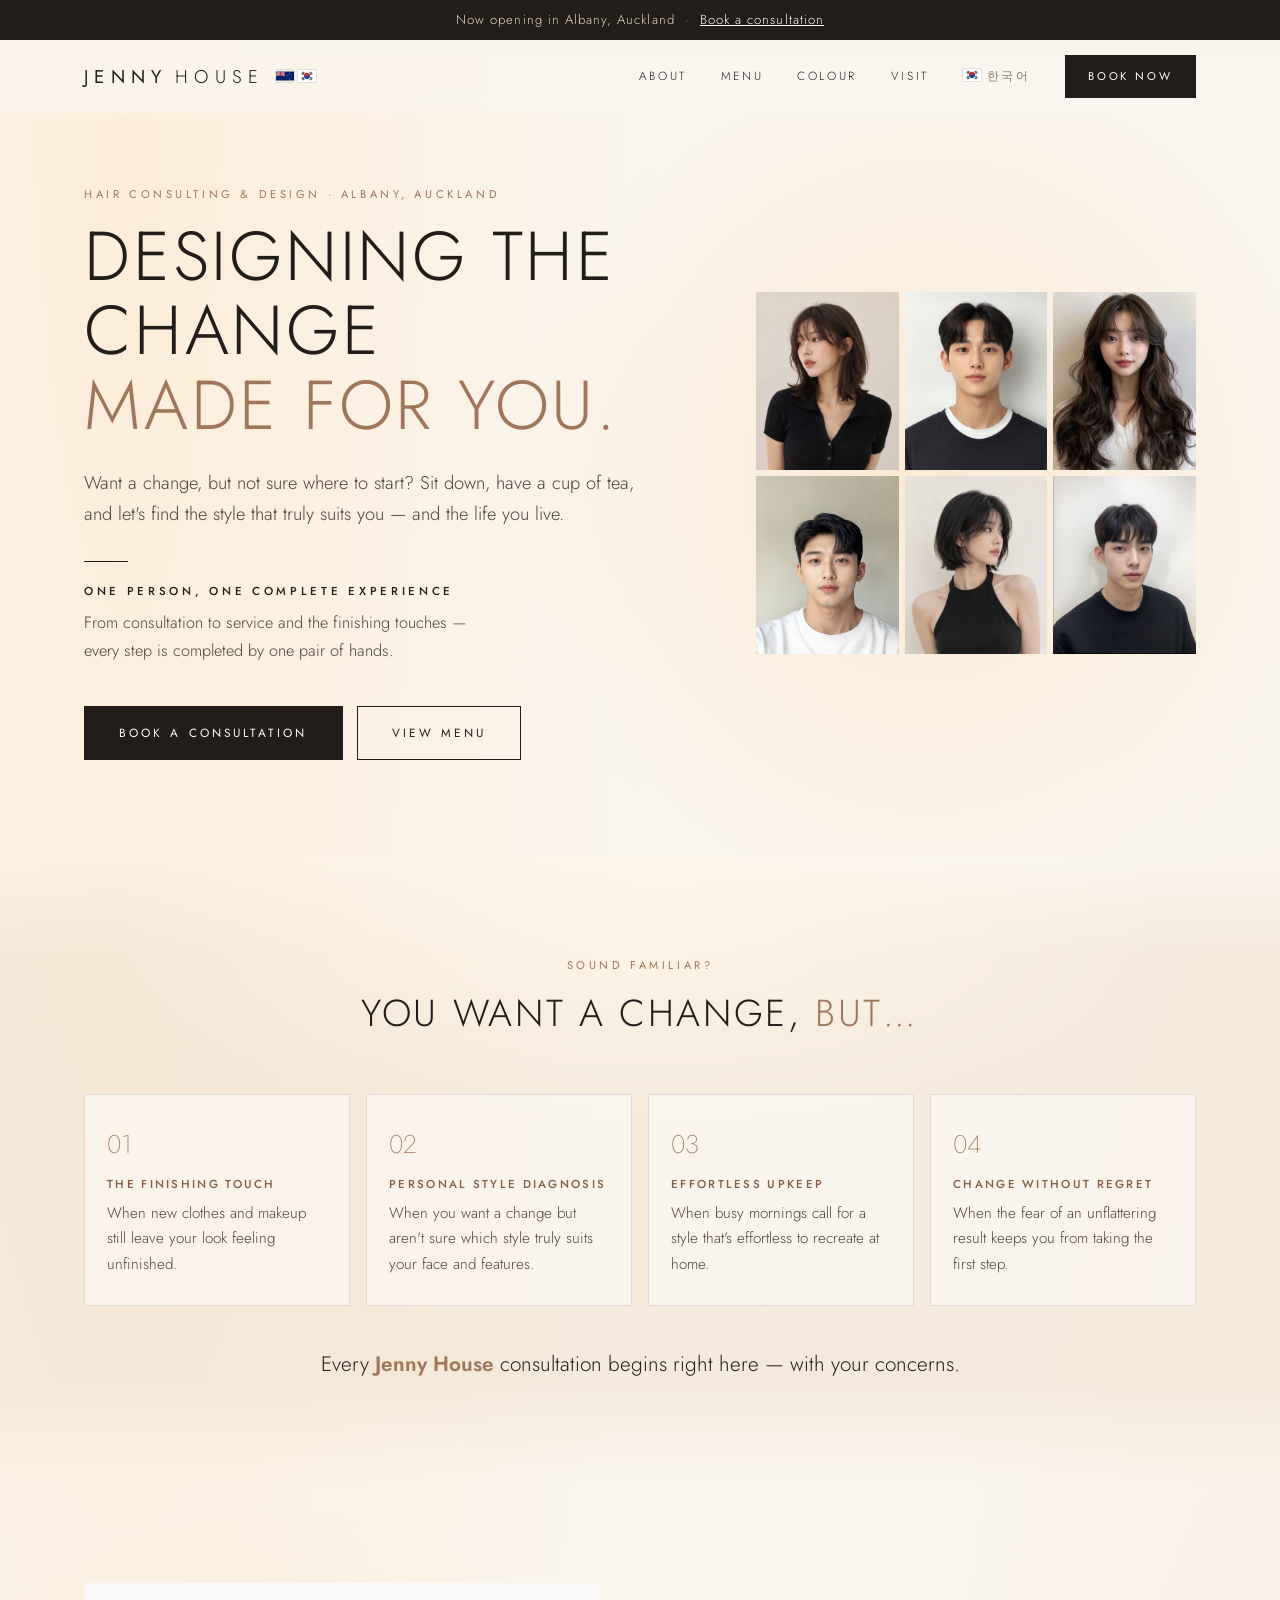
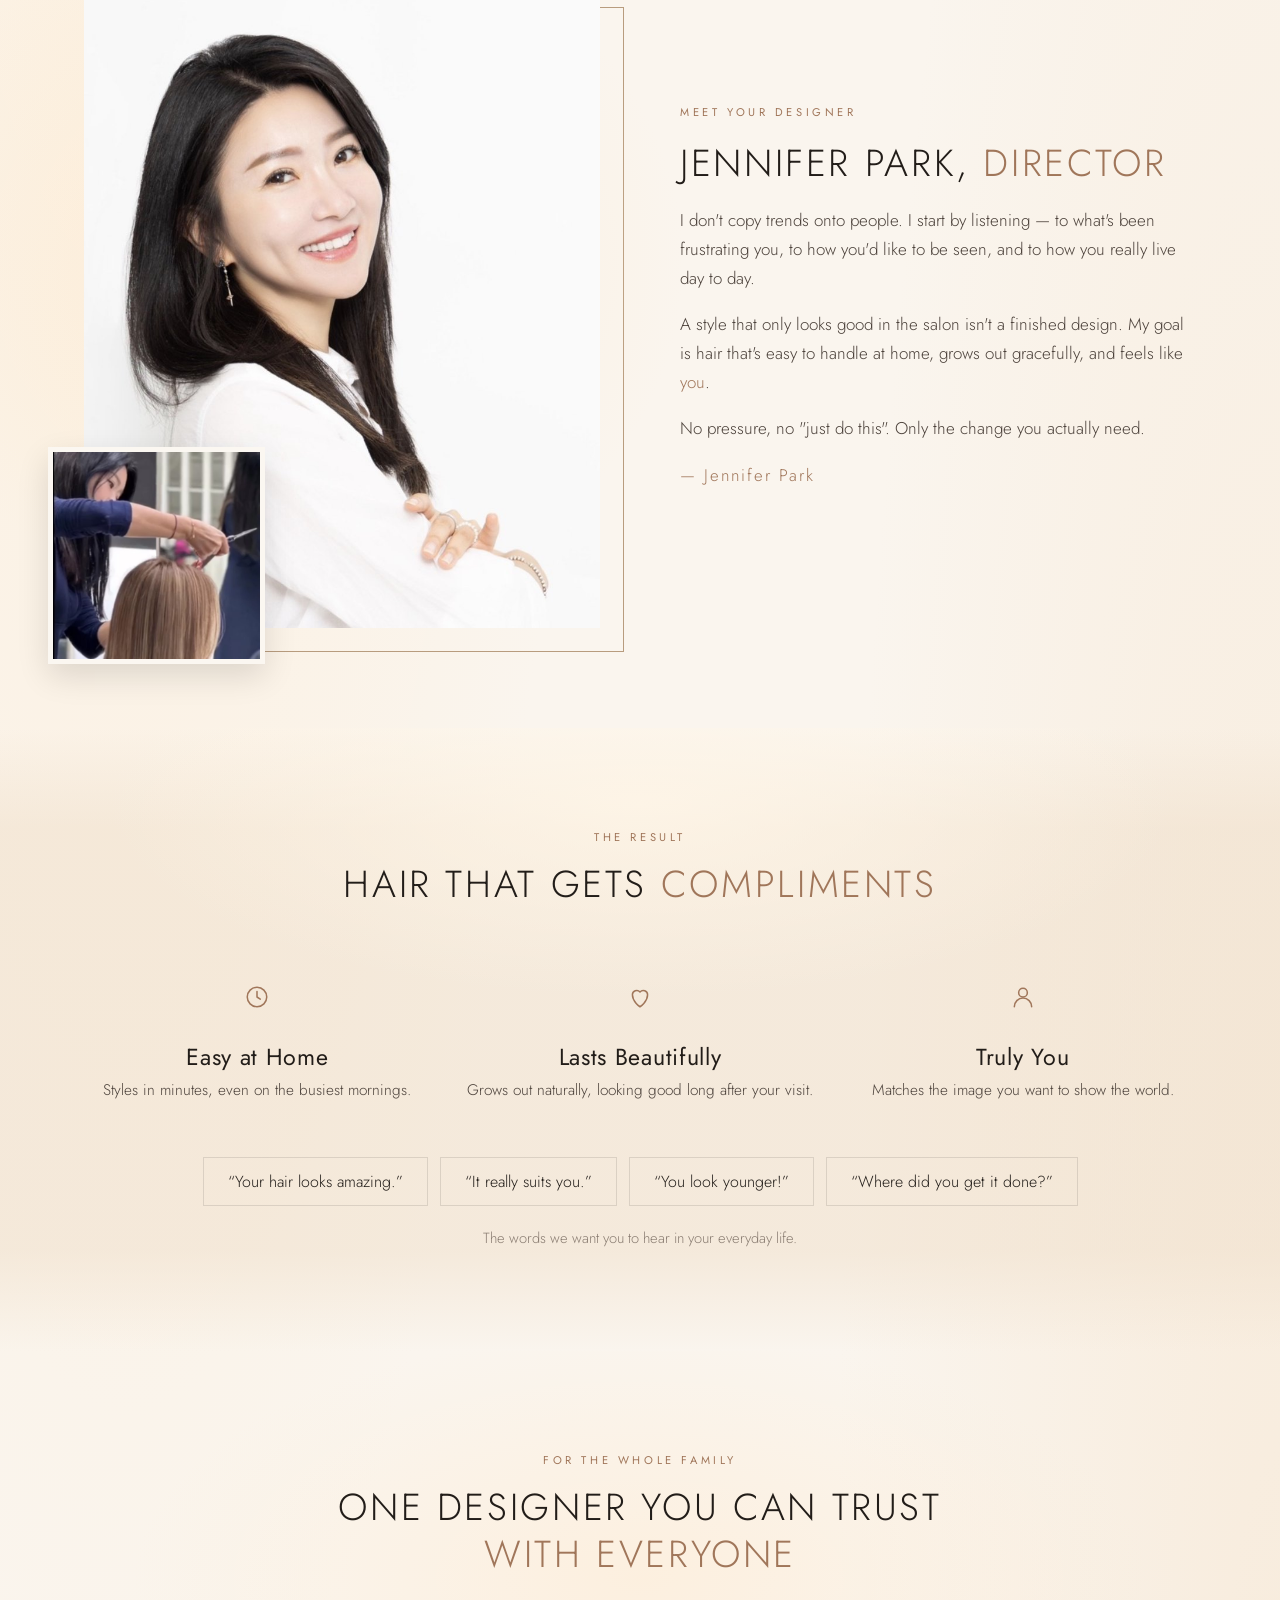
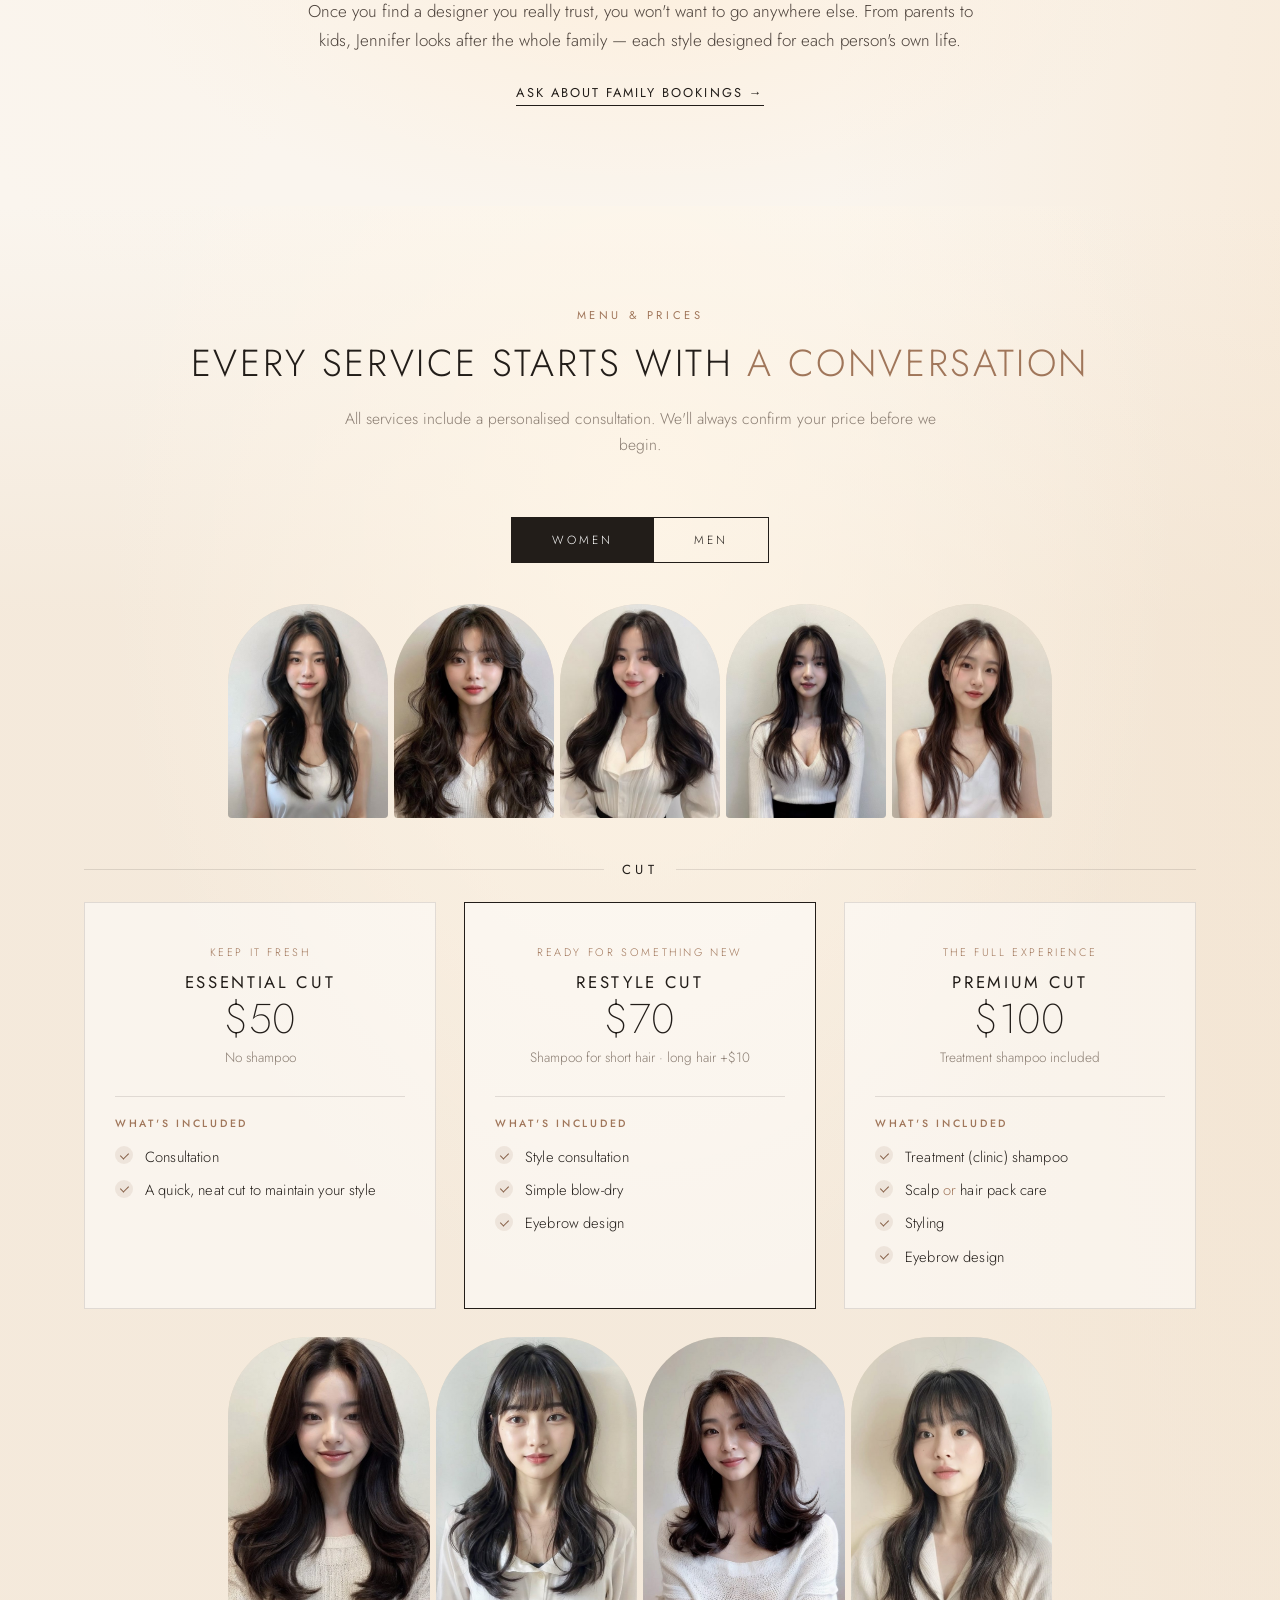
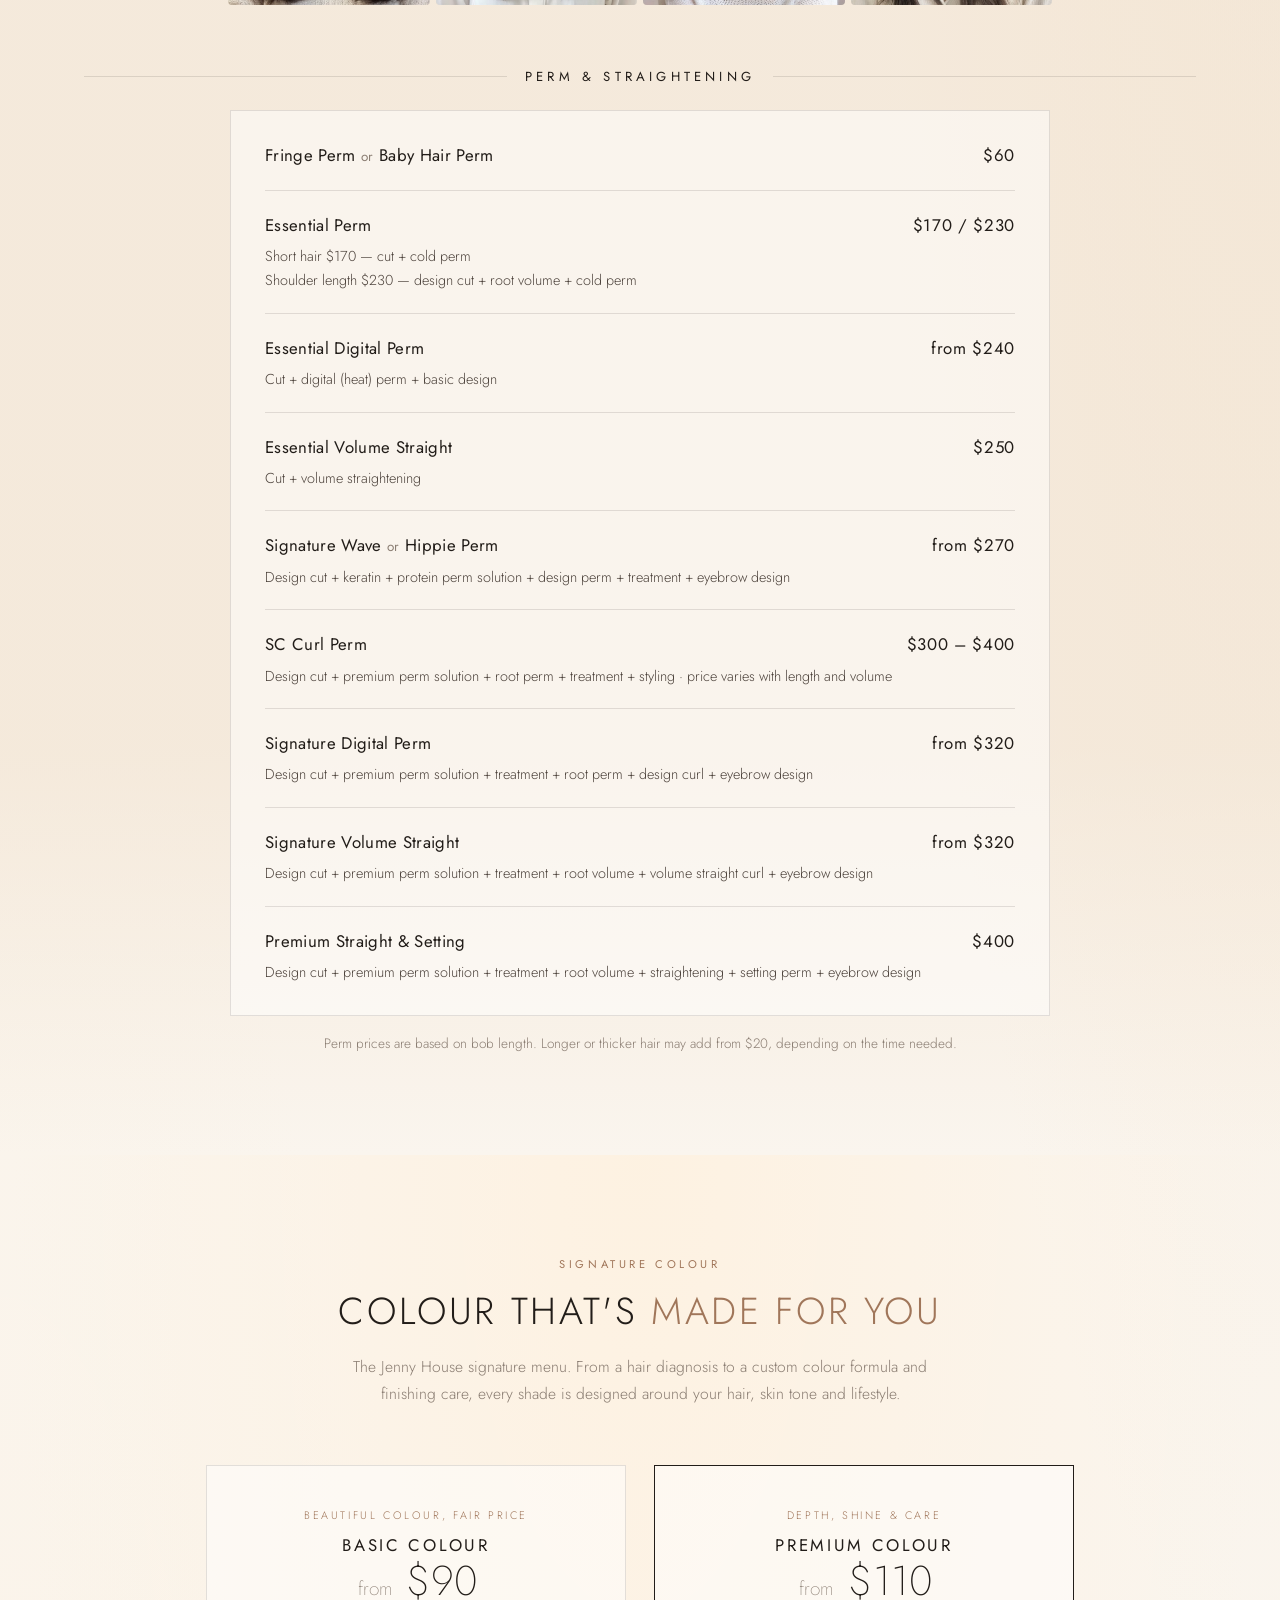
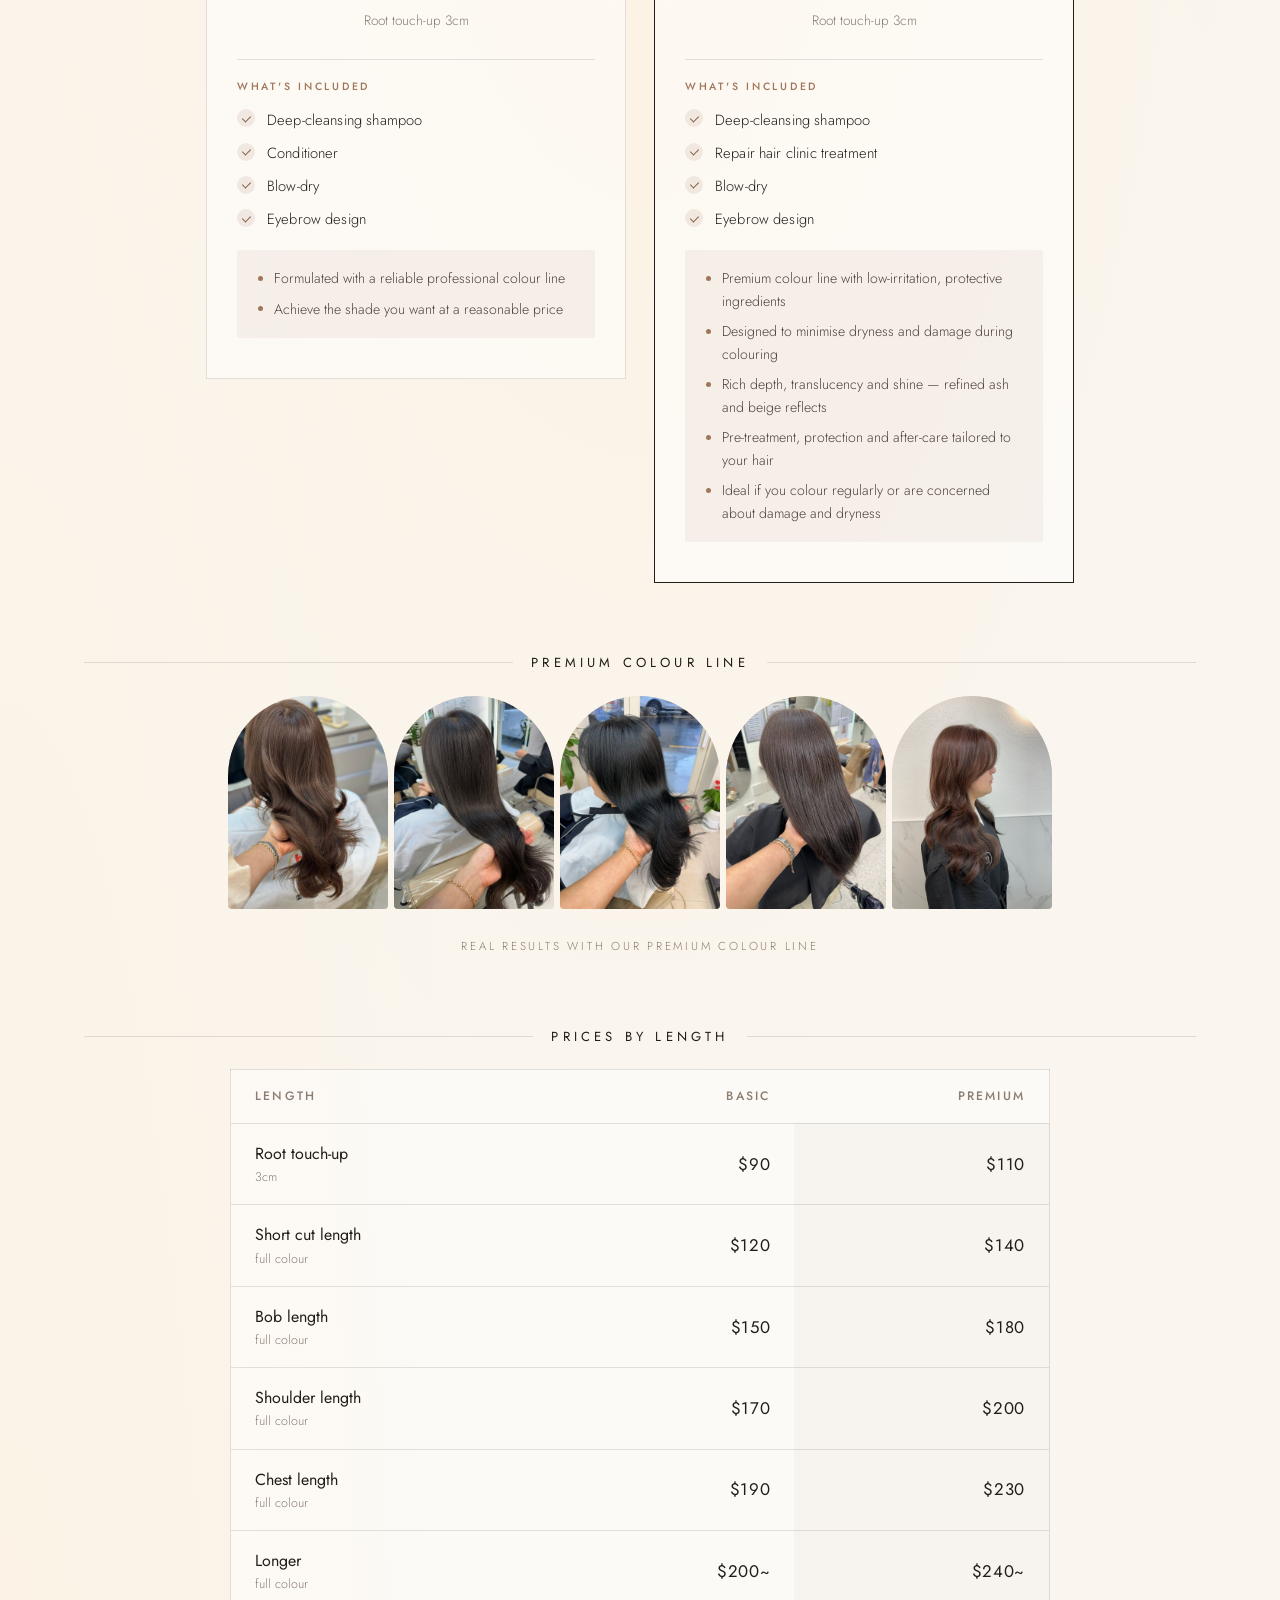
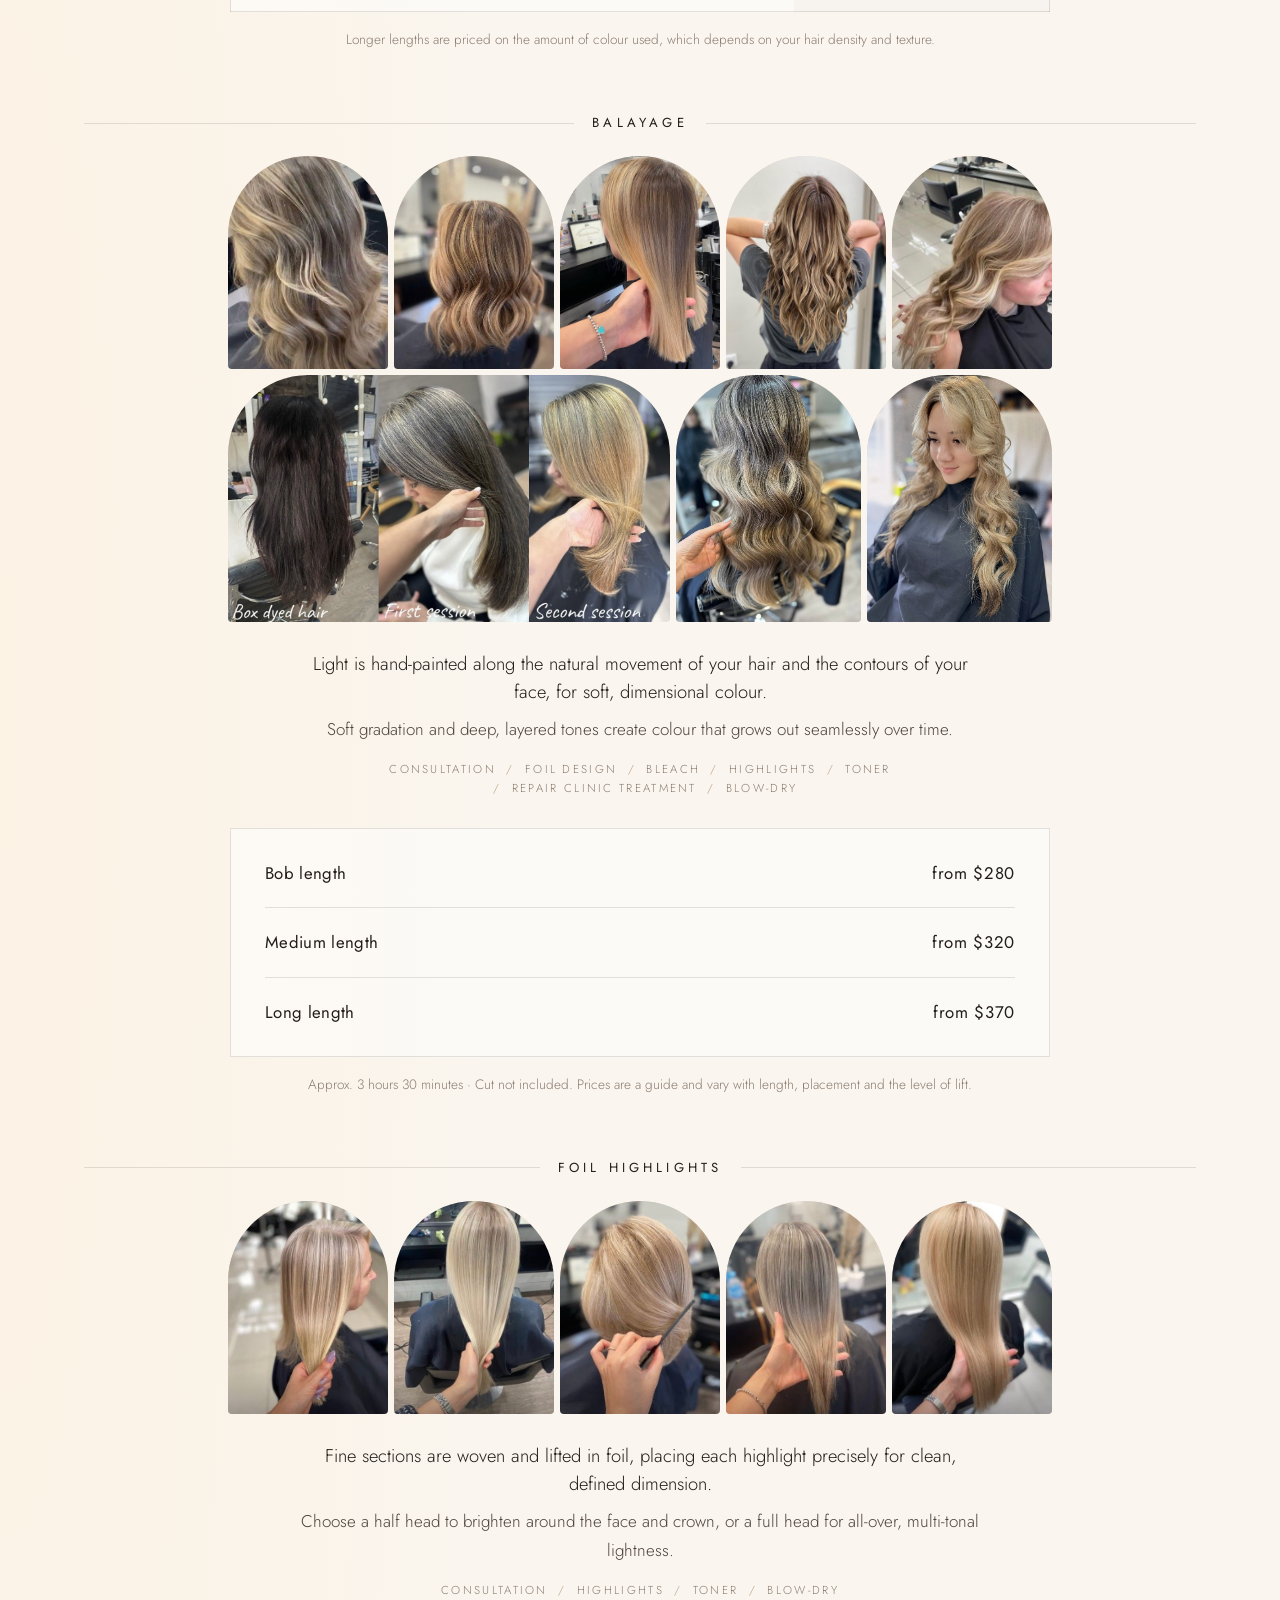
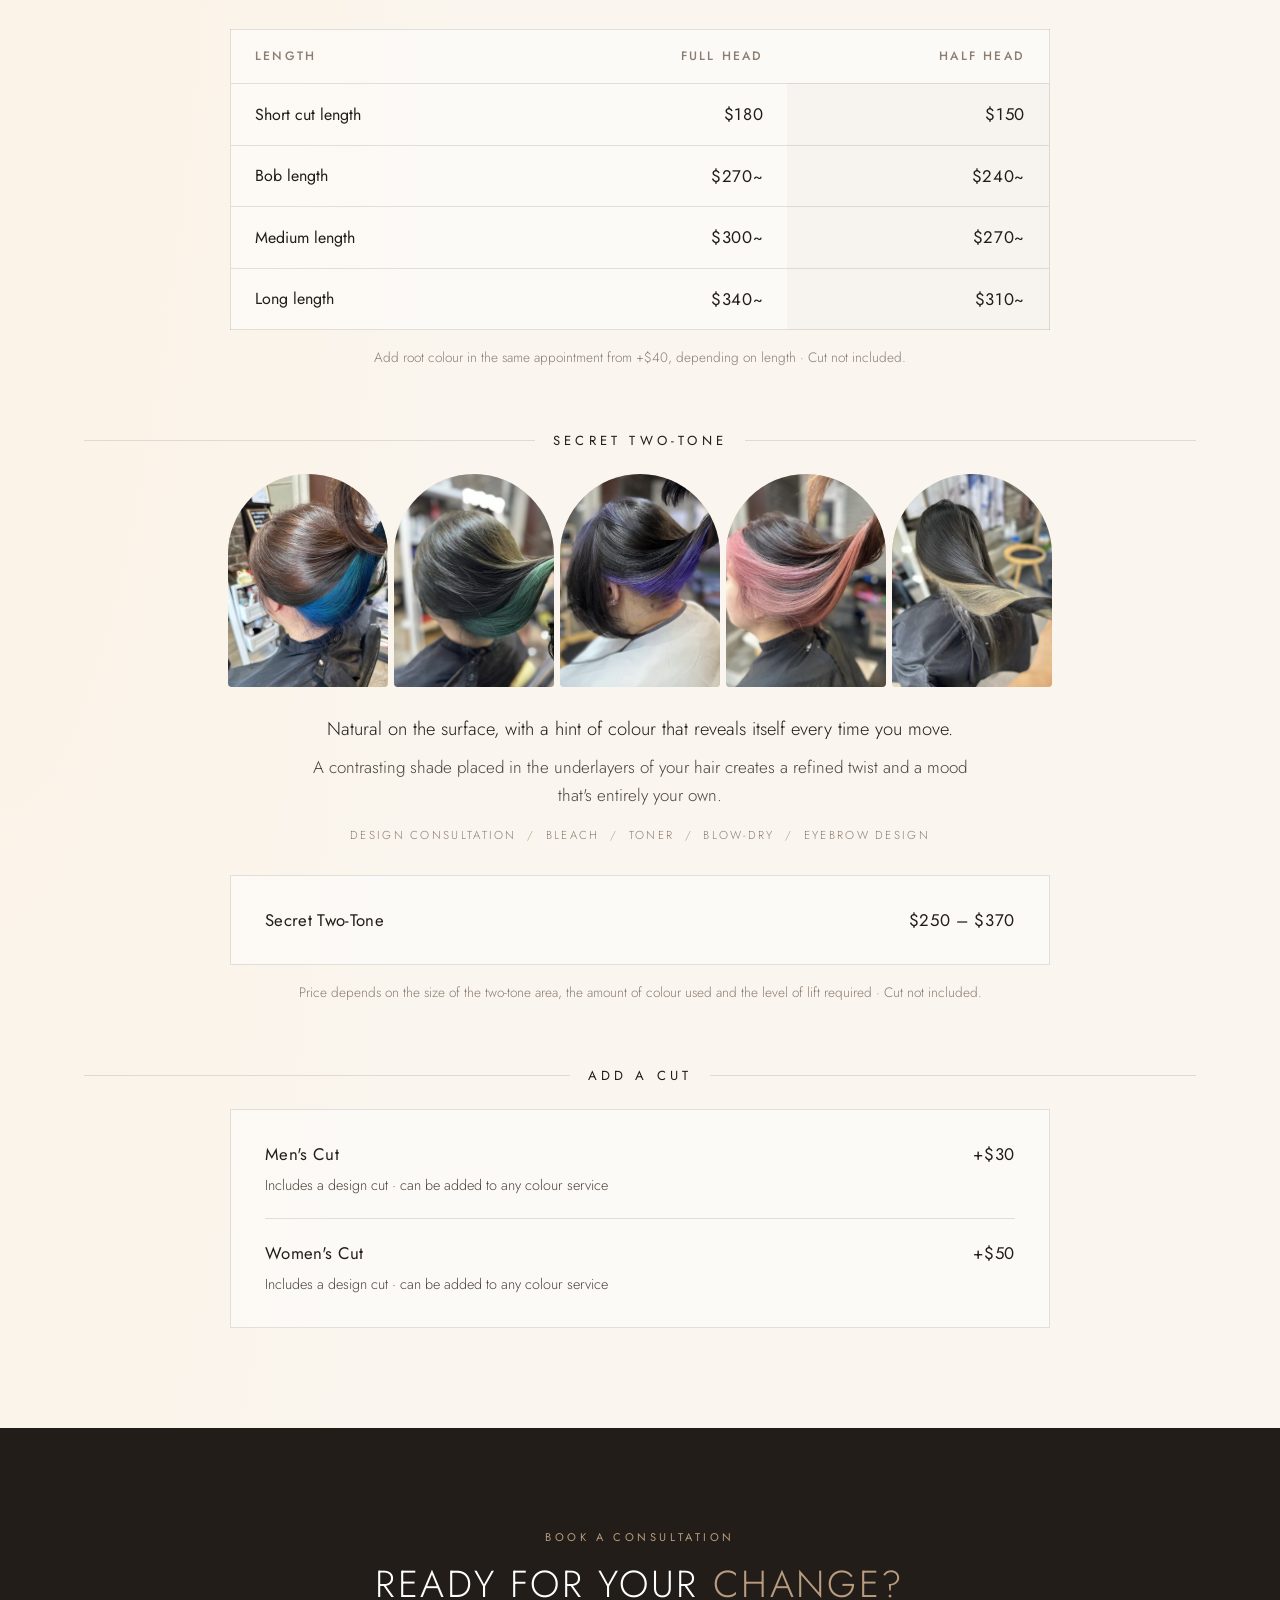
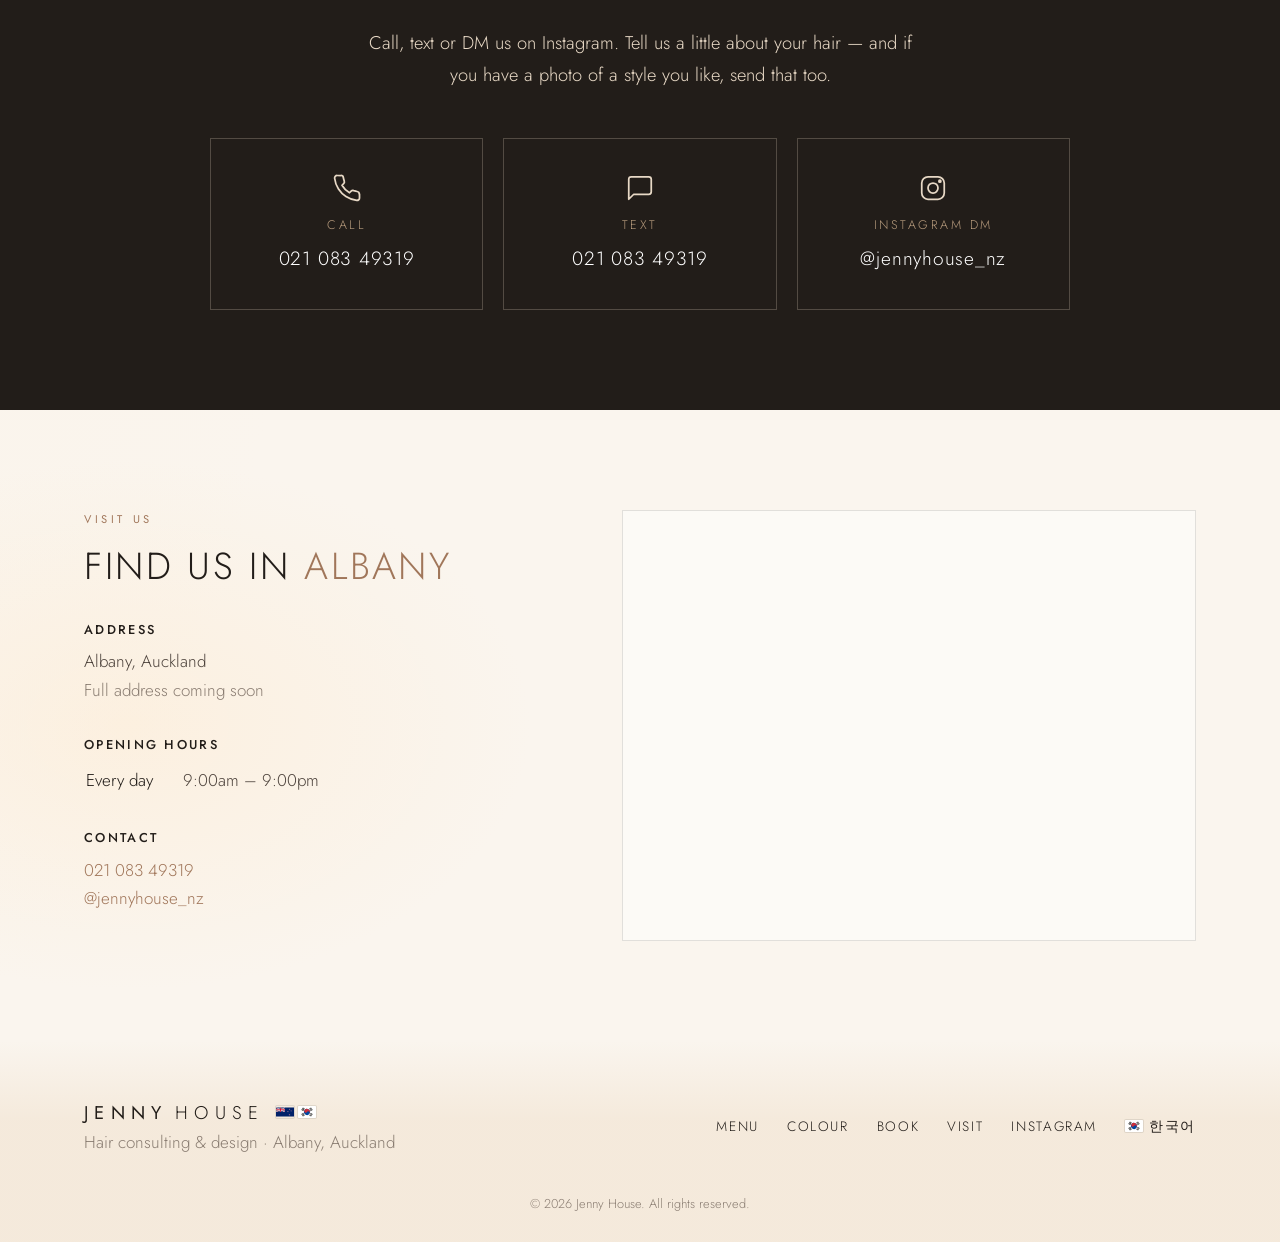
==== commit a33ee44f: "Add NZ and Korean flags, refine 'included services' and concerns copy - NZ and Korean flags beside t" ====
--- a/index.html
+++ b/index.html
@@ -23,13 +23,13 @@
   <!-- 상단 메뉴 -->
   <header class="nav" id="nav">
     <div class="container nav-inner">
-      <a href="#top" class="logo">Jenny <span>House</span></a>
+      <a href="#top" class="logo">Jenny <span>House</span><span class="logo-flags" aria-label="New Zealand · Korea"><img class="flag" src="images/flag-nz.svg" alt="" width="18" height="12"><img class="flag" src="images/flag-kr.svg" alt="" width="18" height="12"></span></a>
       <nav class="menu" id="menu">
         <a href="#jennifer">About</a>
         <a href="#menu-list">Menu</a>
         <a href="#color">Colour</a>
         <a href="#visit">Visit</a>
-        <a href="ko/" class="lang-switch" lang="ko">한국어</a>
+        <a href="ko/" class="lang-switch" lang="ko"><img class="flag" src="images/flag-kr.svg" alt="" width="18" height="12">한국어</a>
         <a href="#book" class="btn btn-small">Book Now</a>
       </nav>
       <button class="burger" id="burger" aria-label="Open menu"><span></span><span></span><span></span></button>
@@ -71,12 +71,12 @@
         <h2>You want a change, <em>but…</em></h2>
       </div>
       <div class="pain-grid">
-        <div class="pain reveal"><span class="num">01</span><p>New clothes and makeup, yet something still feels missing.</p></div>
-        <div class="pain reveal"><span class="num">02</span><p>You'd love a new look, but don't know what suits you.</p></div>
-        <div class="pain reveal"><span class="num">03</span><p>Busy mornings, not great at styling — hard-to-manage hair is a no.</p></div>
-        <div class="pain reveal"><span class="num">04</span><p>You're afraid of walking out with a look you regret.</p></div>
-      </div>
-      <p class="pain-close reveal">That's exactly where <strong>Jenny House</strong> begins.</p>
+        <div class="pain reveal"><span class="num">01</span><div><h3 class="pain-title">The finishing touch</h3><p>When new clothes and makeup still leave your look feeling unfinished.</p></div></div>
+        <div class="pain reveal"><span class="num">02</span><div><h3 class="pain-title">Personal style diagnosis</h3><p>When you want a change but aren't sure which style truly suits your face and features.</p></div></div>
+        <div class="pain reveal"><span class="num">03</span><div><h3 class="pain-title">Effortless upkeep</h3><p>When busy mornings call for a style that's effortless to recreate at home.</p></div></div>
+        <div class="pain reveal"><span class="num">04</span><div><h3 class="pain-title">Change without regret</h3><p>When the fear of an unflattering result keeps you from taking the first step.</p></div></div>
+      </div>
+      <p class="pain-close reveal">Every <strong>Jenny House</strong> consultation begins right here — with your concerns.</p>
     </div>
   </section>
 
@@ -571,7 +571,7 @@
   <footer class="footer">
     <div class="container footer-inner">
       <div>
-        <a href="#top" class="logo">Jenny <span>House</span></a>
+        <a href="#top" class="logo">Jenny <span>House</span><span class="logo-flags" aria-label="New Zealand · Korea"><img class="flag" src="images/flag-nz.svg" alt="" width="18" height="12"><img class="flag" src="images/flag-kr.svg" alt="" width="18" height="12"></span></a>
         <p class="muted">Hair consulting &amp; design · Albany, Auckland</p>
       </div>
       <div class="footer-links">
@@ -580,7 +580,7 @@
         <a href="#book">Book</a>
         <a href="#visit">Visit</a>
         <a href="https://www.instagram.com/jennyhouse_nz/" target="_blank" rel="noopener">Instagram</a>
-        <a href="ko/" lang="ko">한국어</a>
+        <a href="ko/" lang="ko"><img class="flag" src="images/flag-kr.svg" alt="" width="18" height="12">한국어</a>
       </div>
     </div>
     <p class="copyright">© <span id="year"></span> Jenny House. All rights reserved.</p>
--- a/style.css
+++ b/style.css
@@ -116,6 +116,9 @@
   background: var(--cream); border: 1px solid var(--sand); border-radius: 6px;
   padding: 28px 22px; font-size: .98rem; color: var(--brown);
 }
+.pain-title { font-size: .72rem; font-weight: 500; letter-spacing: .2em; text-transform: uppercase; color: var(--accent-dark); margin-bottom: .55rem; line-height: 1.4; }
+html[lang="ko"] .pain-title { font-size: .86rem; letter-spacing: .06em; text-transform: none; }
+.pain p { font-size: .95rem; line-height: 1.65; color: var(--text); }
 .pain .num { display: block; font-family: var(--serif); font-size: 1.6rem; color: var(--taupe); margin-bottom: .6rem; }
 .pain-close { text-align: center; margin-top: 2.6rem; font-family: var(--serif); font-size: 1.6rem; color: var(--brown); }
 .pain-close strong { color: var(--accent); font-weight: 600; }
@@ -432,6 +435,11 @@
 .book-option .value { font-weight: 300; font-size: 1.2rem; letter-spacing: .04em; }
 
 /* 메뉴 · 로고 */
+.flag { display: inline-block; width: 18px; height: 12px; vertical-align: -1px; box-shadow: 0 0 0 1px rgba(34, 29, 25, .1); border-radius: 1px; }
+.logo { display: inline-flex; align-items: center; }
+.logo > span:not(.logo-flags) { margin-left: .42em; }
+.logo-flags { display: inline-flex; gap: 4px; margin-left: 12px; letter-spacing: 0; }
+.lang-switch .flag, .footer-links .flag { margin-right: 6px; }
 .logo { font-family: "Jost", sans-serif; font-size: 1.15rem; font-weight: 400; letter-spacing: .34em; text-transform: uppercase; color: var(--ink); }
 .logo span { font-style: normal; font-weight: 300; color: var(--ink); }
 .nav { background: rgba(250, 245, 238, .85); }
@@ -476,10 +484,25 @@
 .color-table th, .color-table td, .menu-list li { border-bottom-color: var(--line); }
 .color-table td:last-child { background: rgba(160, 118, 90, .05); }
 .includes { border-top-color: var(--line); }
-.includes { text-align: center; padding-top: .4rem; font-size: .92rem; color: var(--ink); }
-.includes li { padding: .62rem 0; margin: 0; border-bottom: 1px solid var(--line); letter-spacing: .02em; }
-.includes li:last-child { border-bottom: 0; }
-.includes li::before { content: none; }
+.includes {
+  text-align: left; margin-top: .4rem; padding: 1.1rem 0 0; border-top: 1px solid var(--line);
+  font-size: .92rem; color: var(--ink);
+}
+.includes::before {
+  content: "What's included"; display: block; margin-bottom: .8rem;
+  font-size: .66rem; letter-spacing: .26em; text-transform: uppercase; color: var(--accent); font-weight: 500;
+}
+html[lang="ko"] .includes::before { content: "포함 서비스"; letter-spacing: .16em; font-size: .72rem; }
+.includes li { position: relative; padding: 0 0 0 30px; margin: 0 0 .7rem; line-height: 1.5; letter-spacing: .01em; border: 0; }
+.includes li:last-child { margin-bottom: 0; }
+.includes li::before {
+  content: ""; position: absolute; left: 0; top: .05em; width: 18px; height: 18px; border-radius: 50%;
+  background: rgba(160, 118, 90, .12);
+}
+.includes li::after {
+  content: ""; position: absolute; left: 6.5px; top: calc(.05em + 4.5px); width: 4px; height: 7px;
+  border: solid var(--accent-dark); border-width: 0 1.5px 1.5px 0; transform: rotate(45deg);
+}
 .color-points {
   margin-top: 1.2rem; padding: 1.1rem 1.3rem; border: 0; border-radius: 2px;
   background: rgba(160, 118, 90, .07); color: var(--text); font-size: .88rem; line-height: 1.6;
